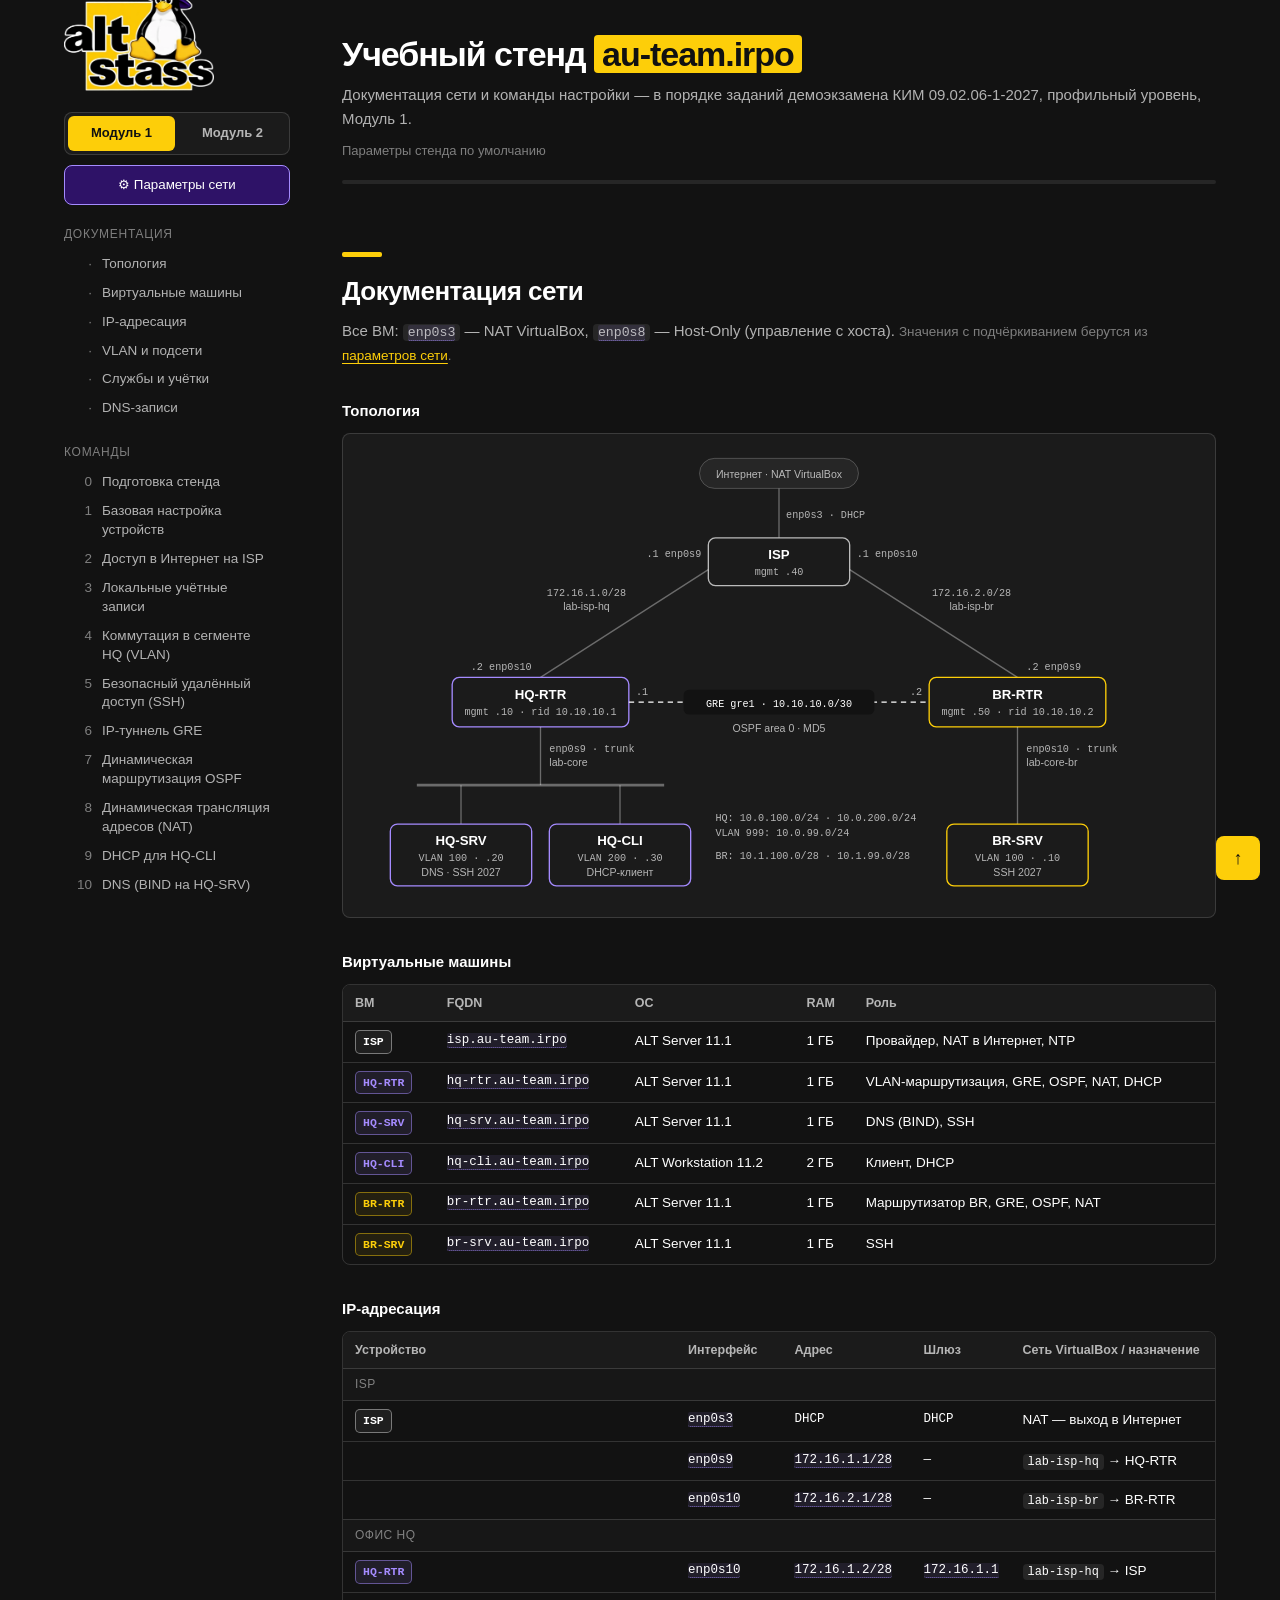
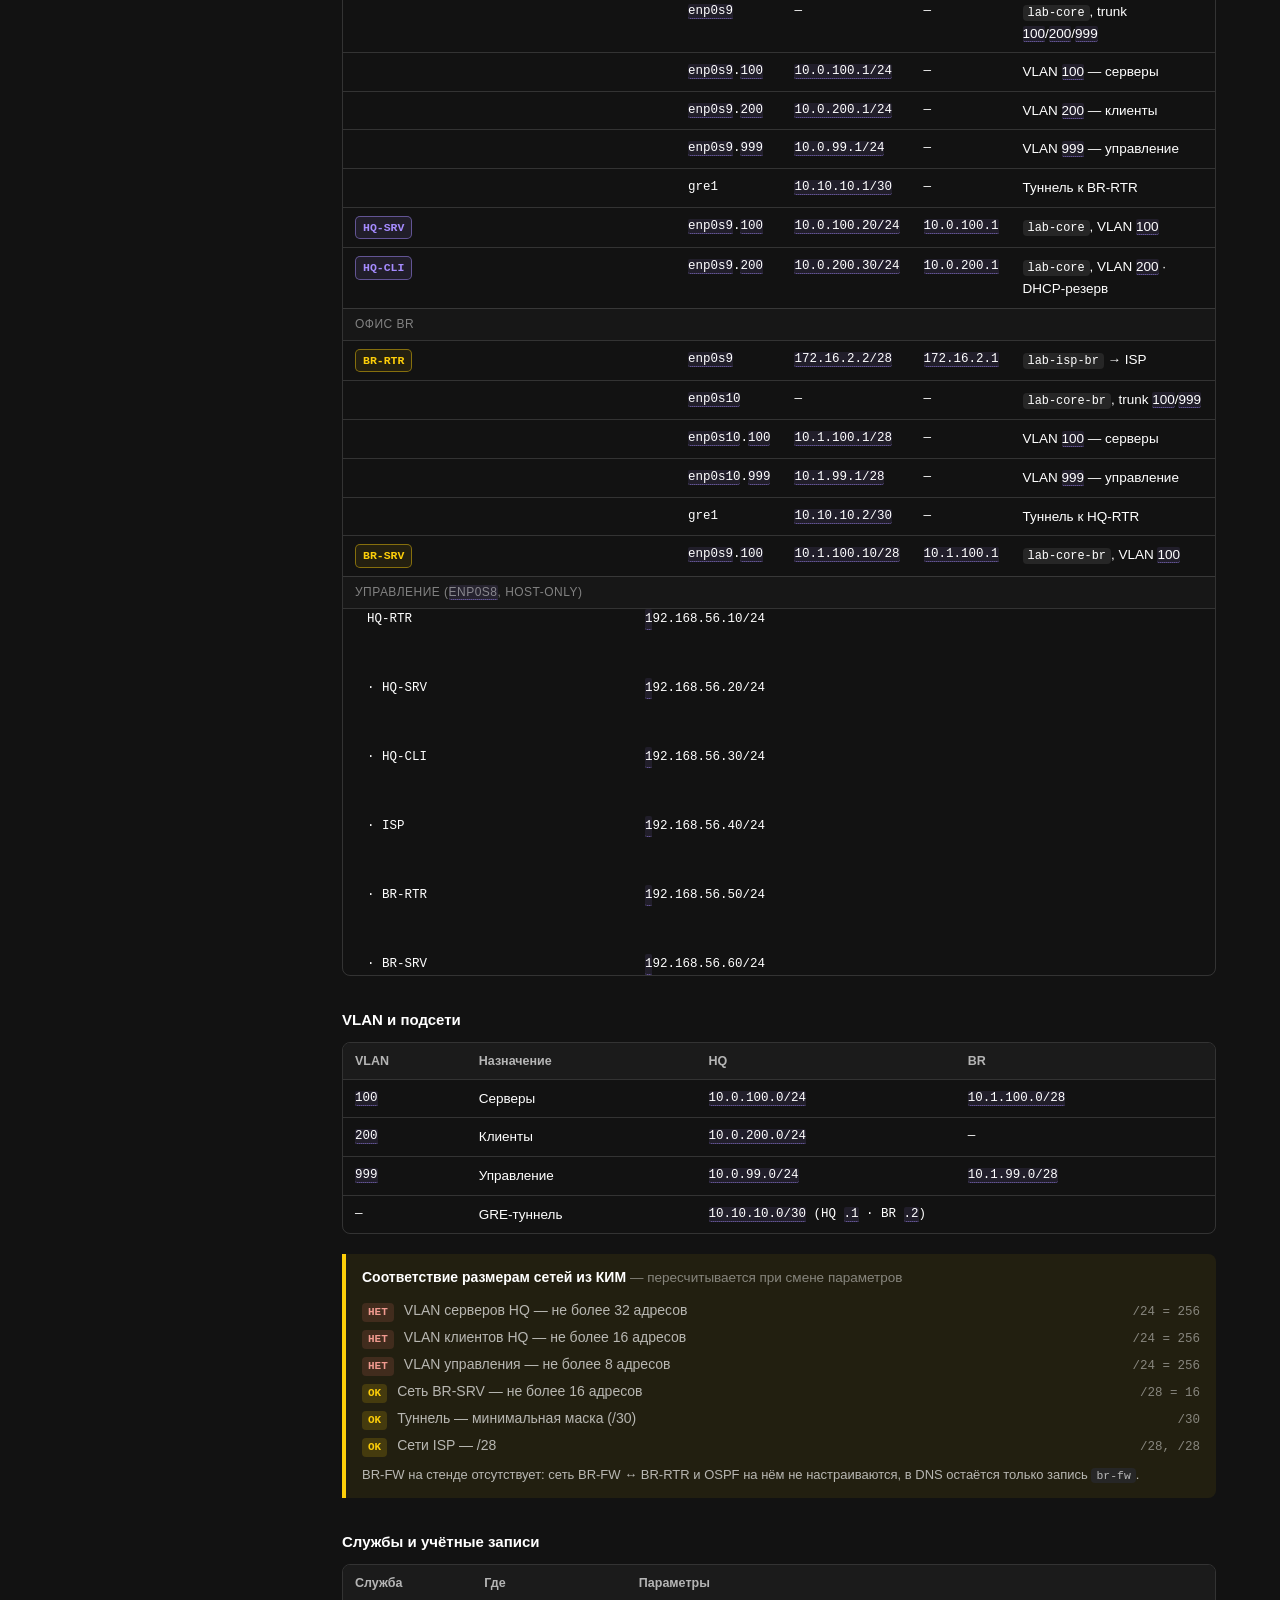
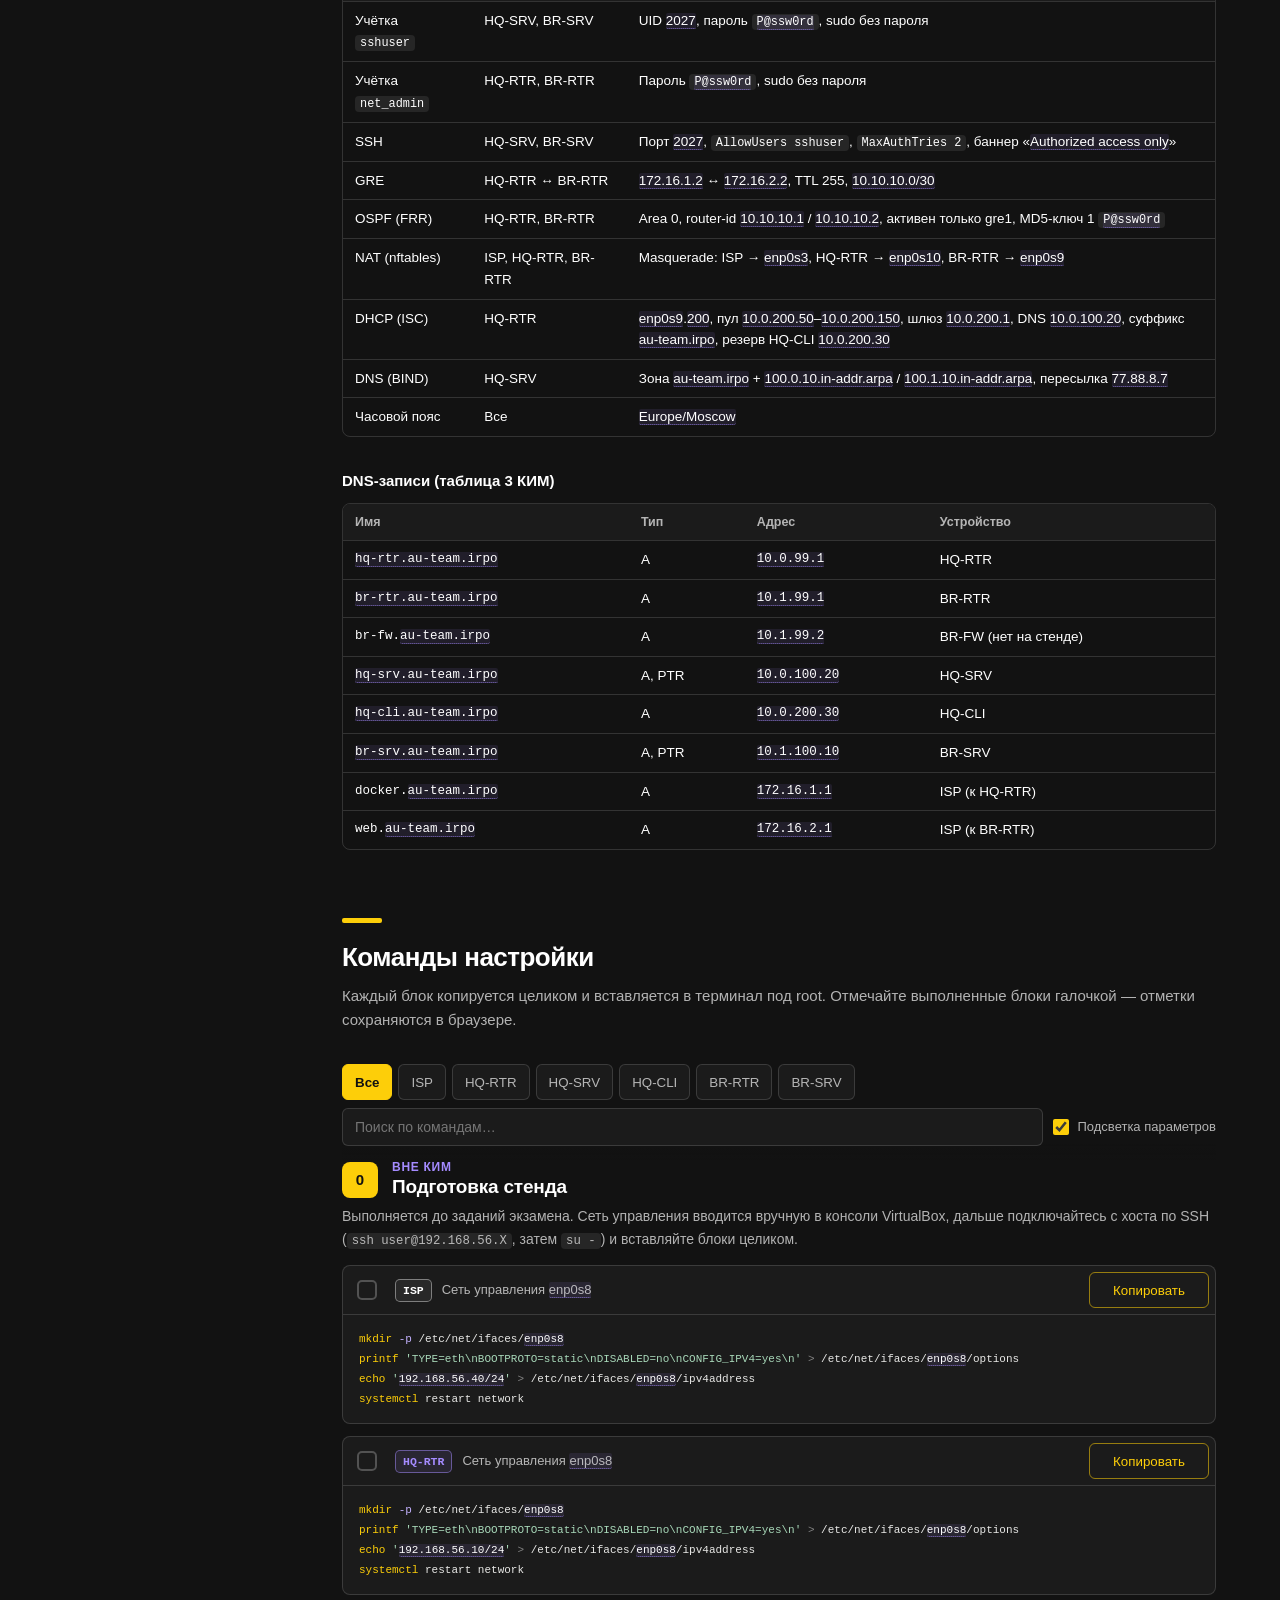
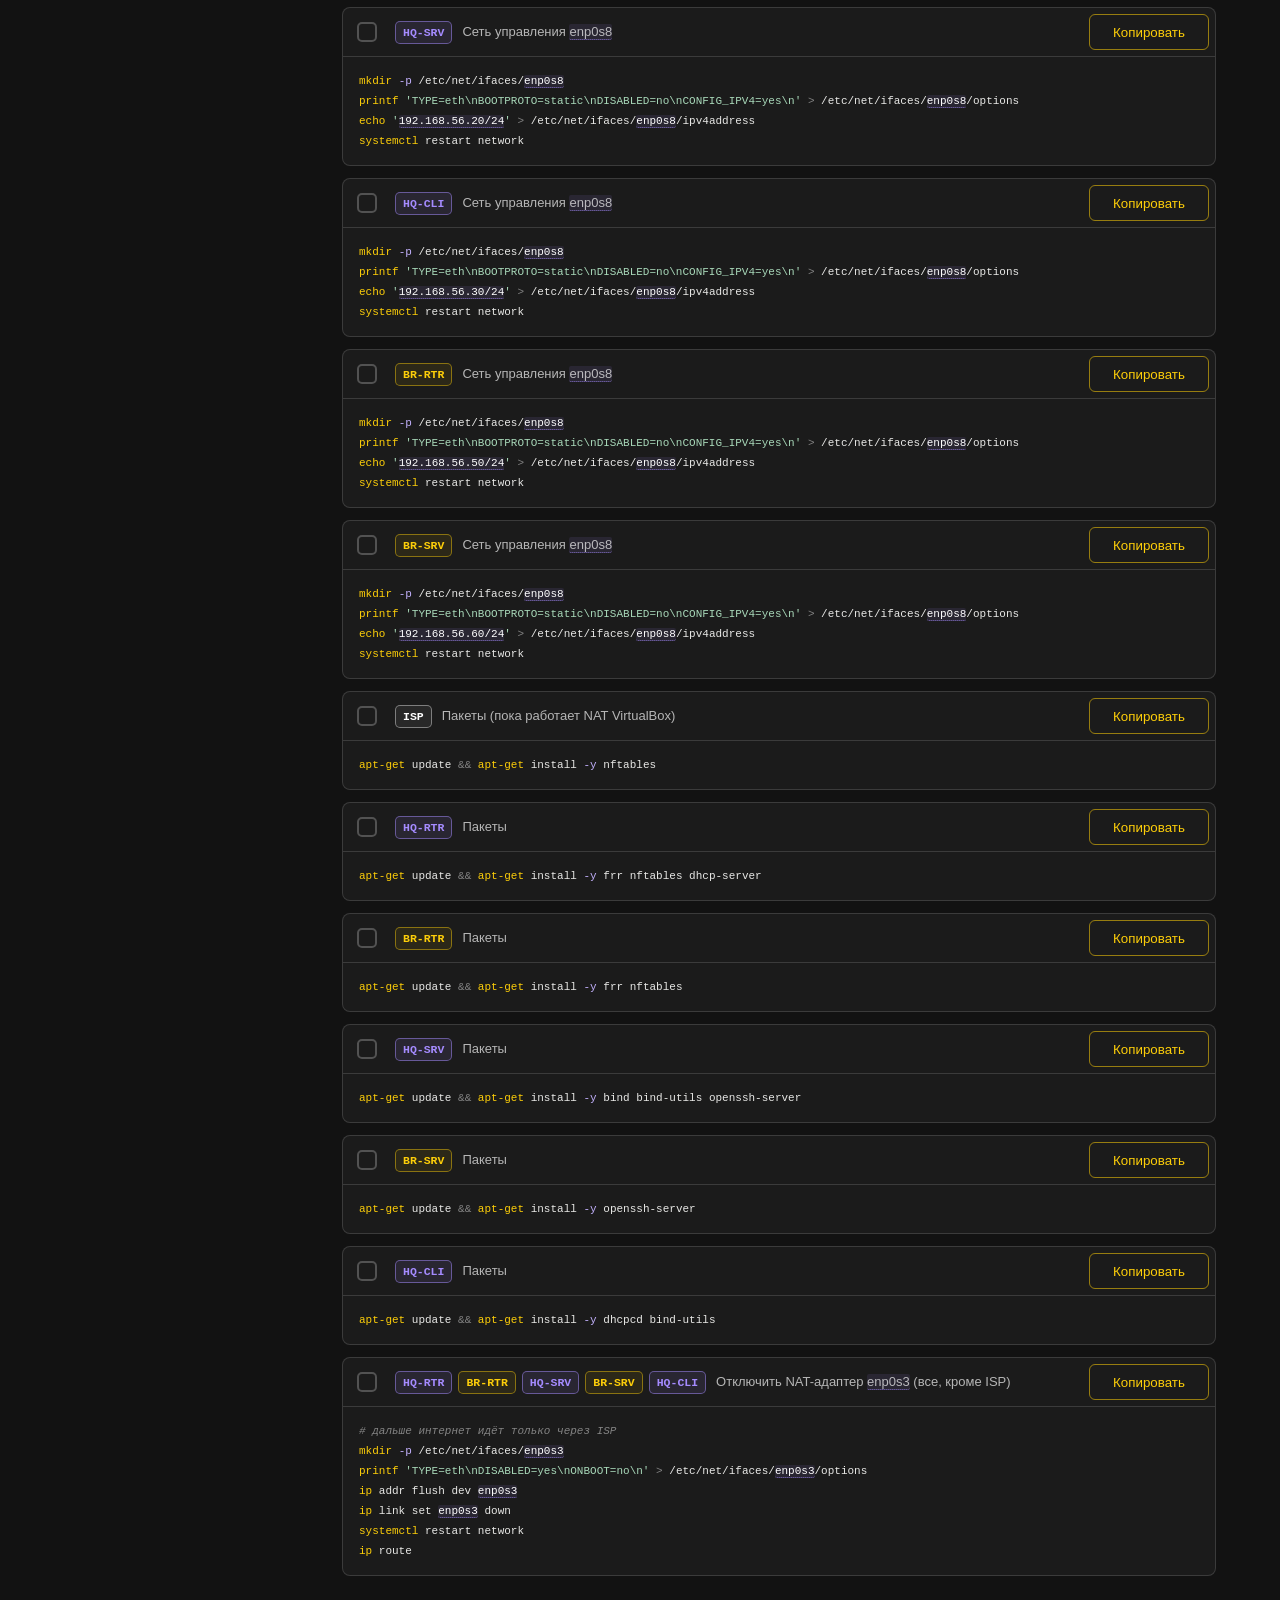
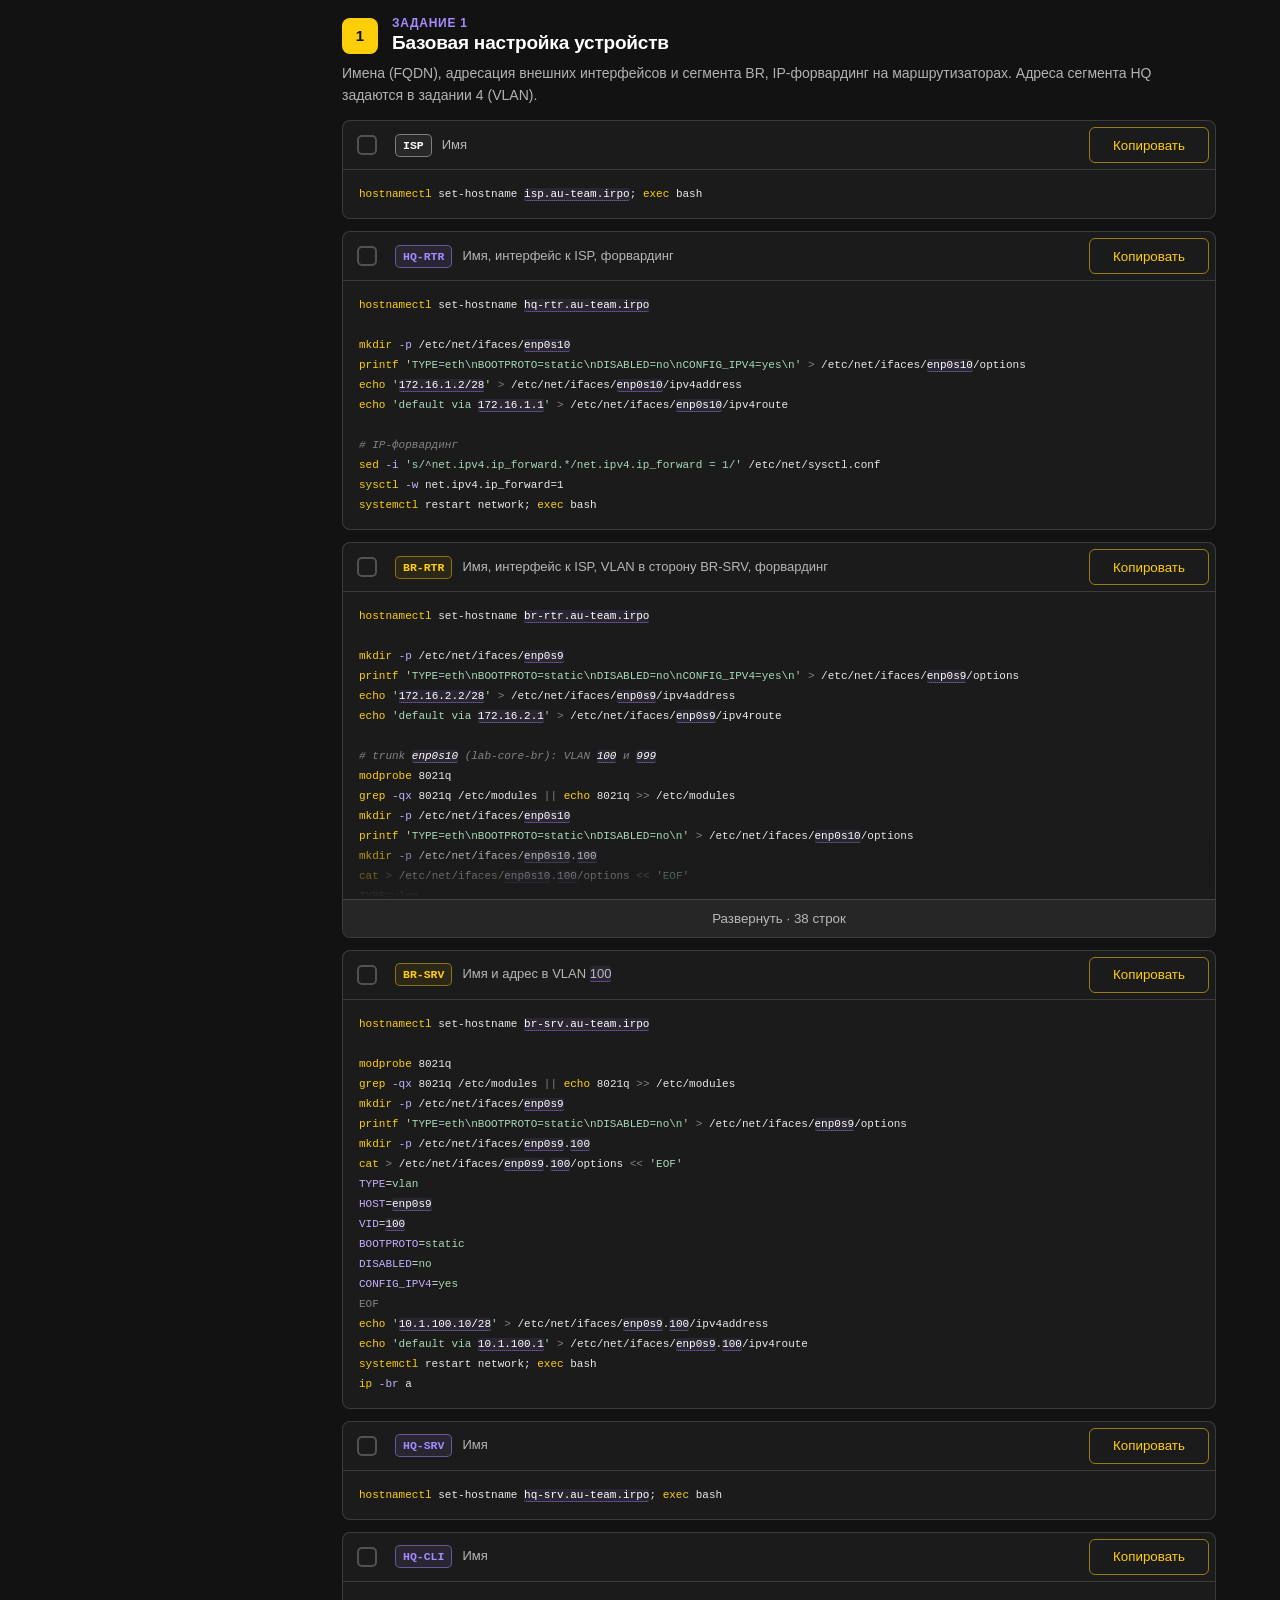
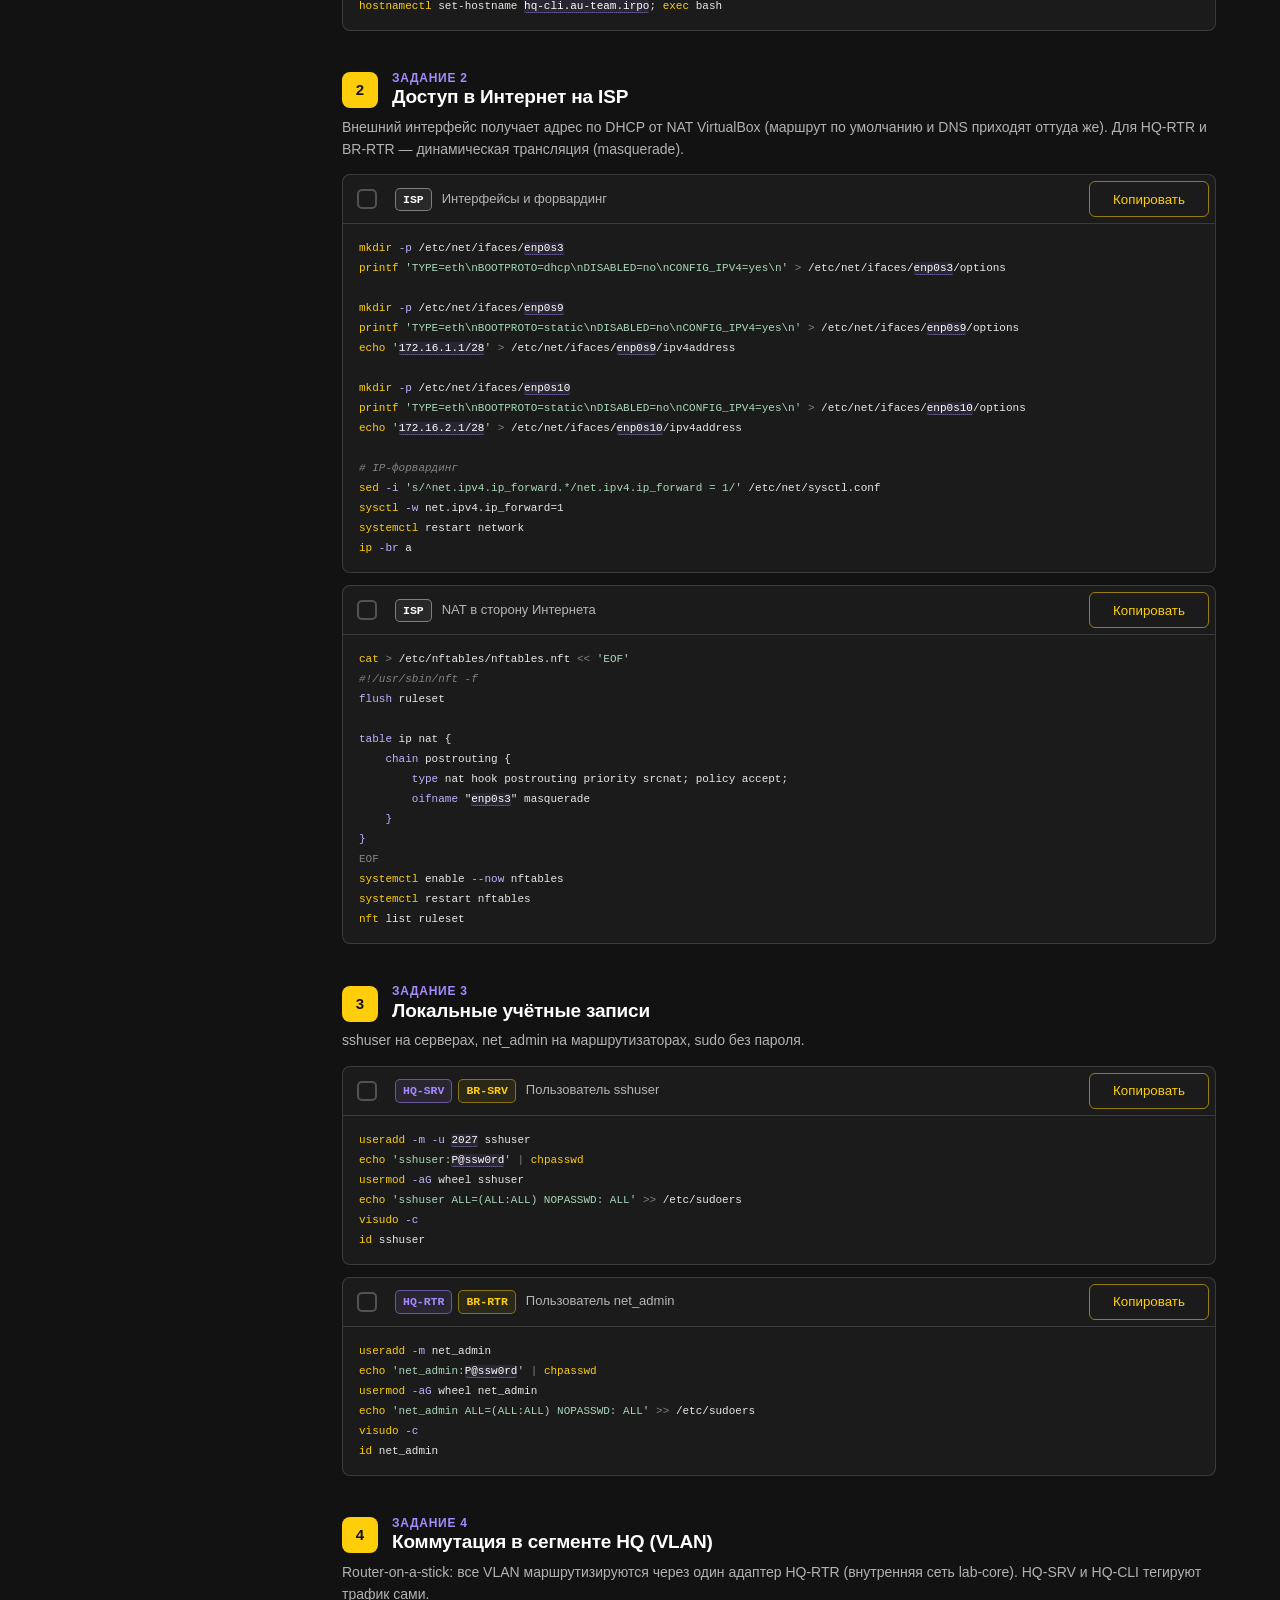
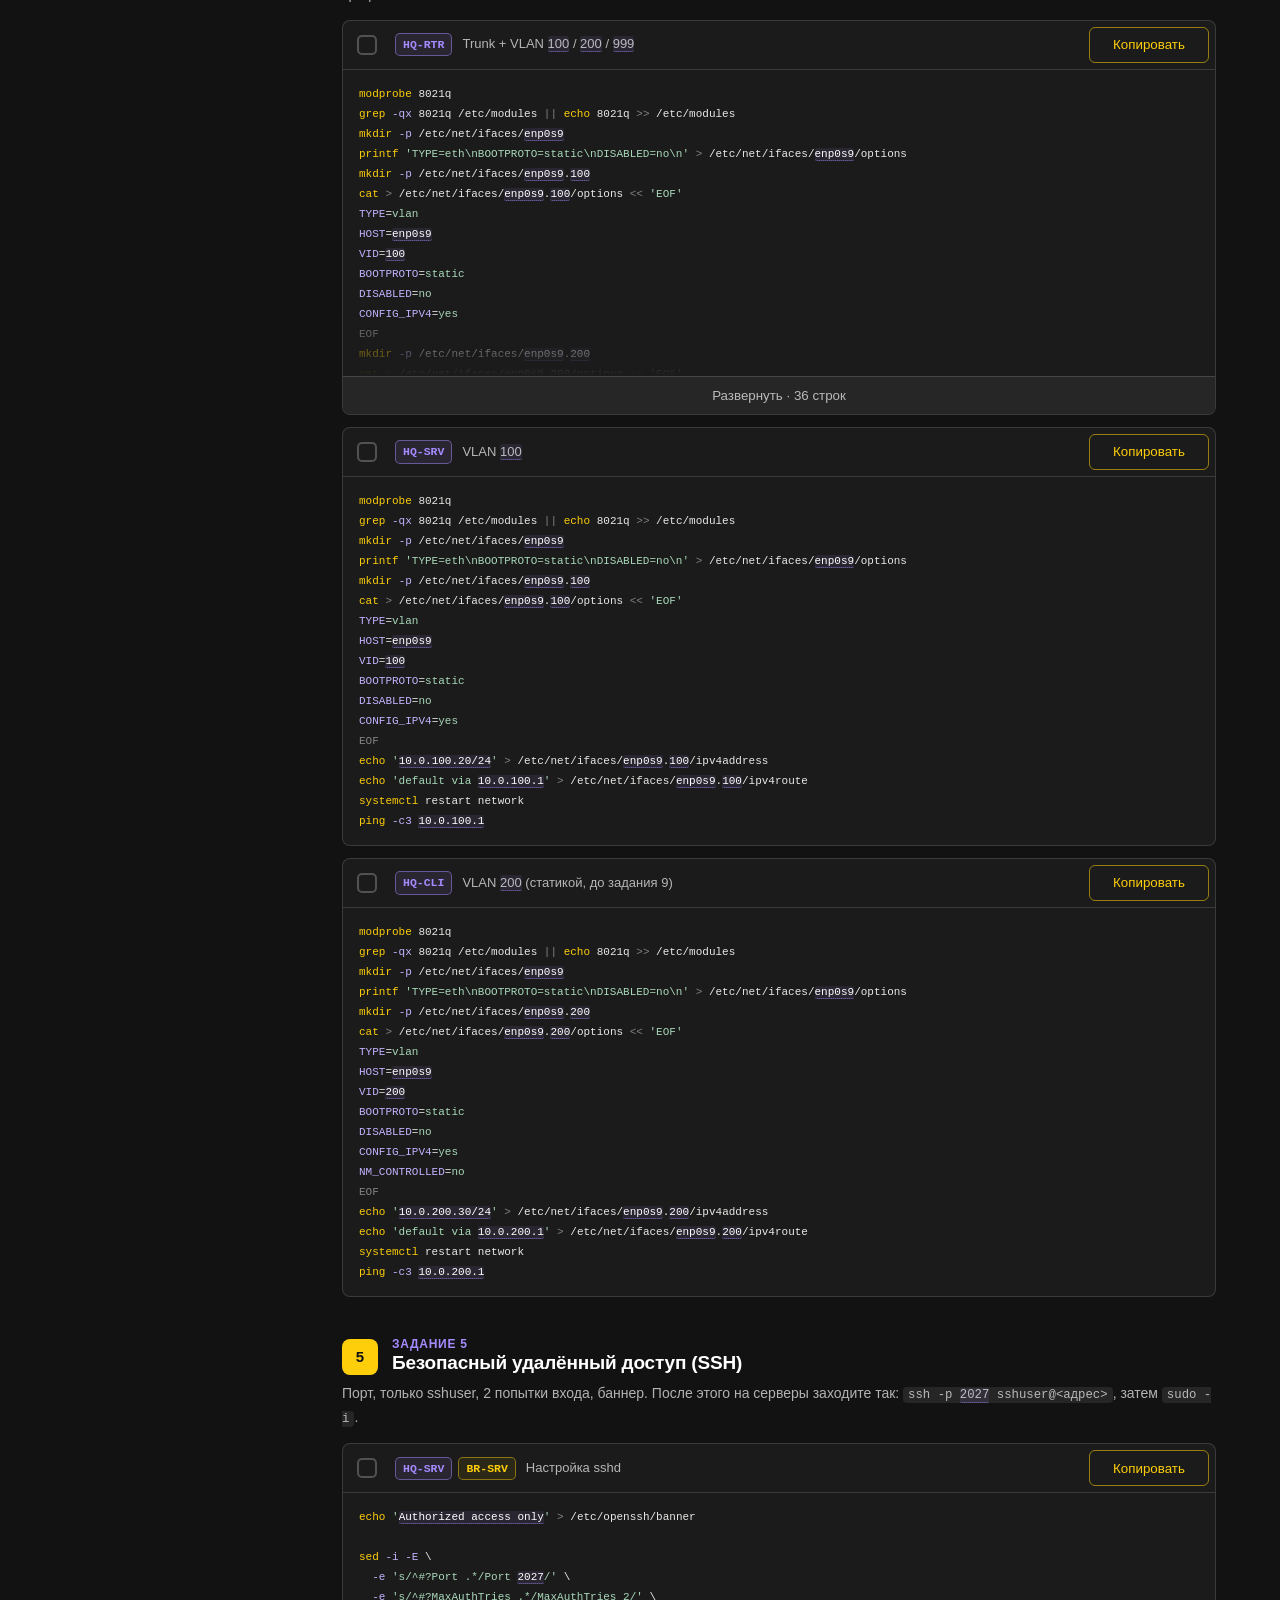
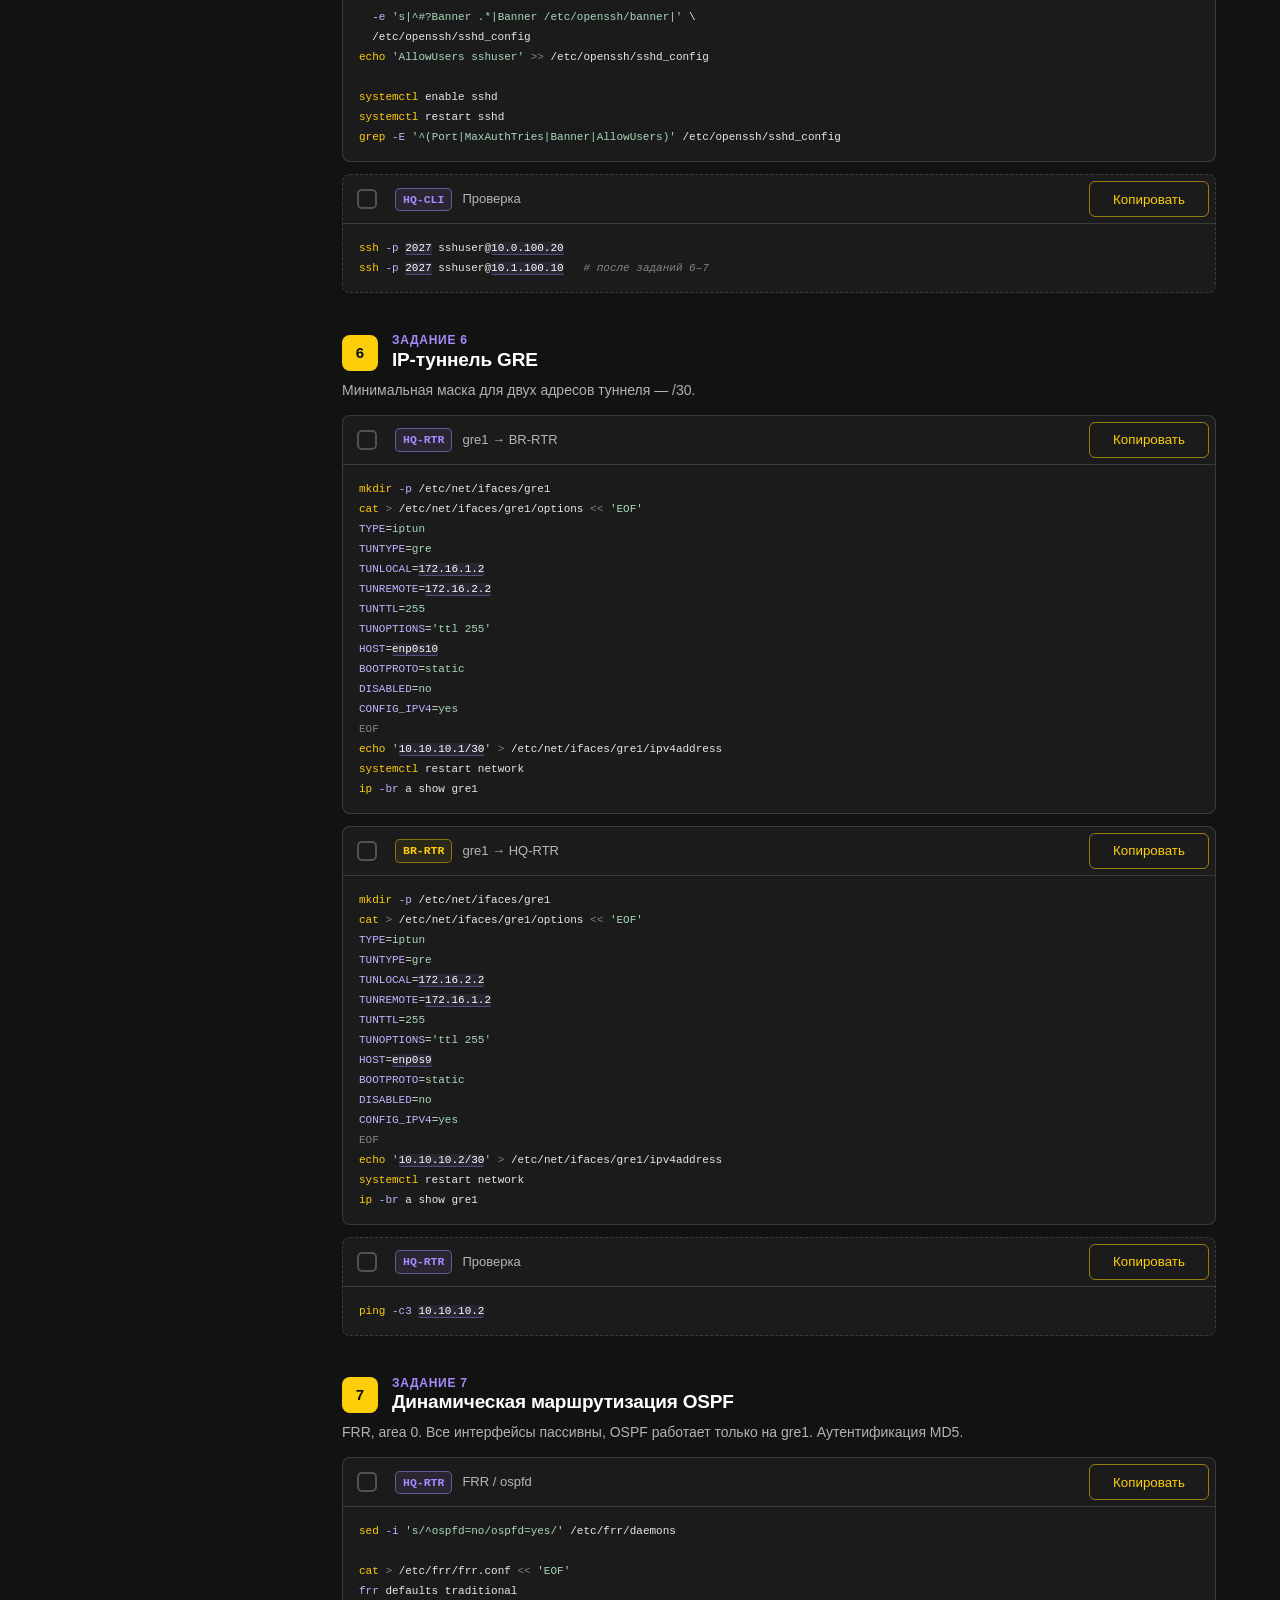
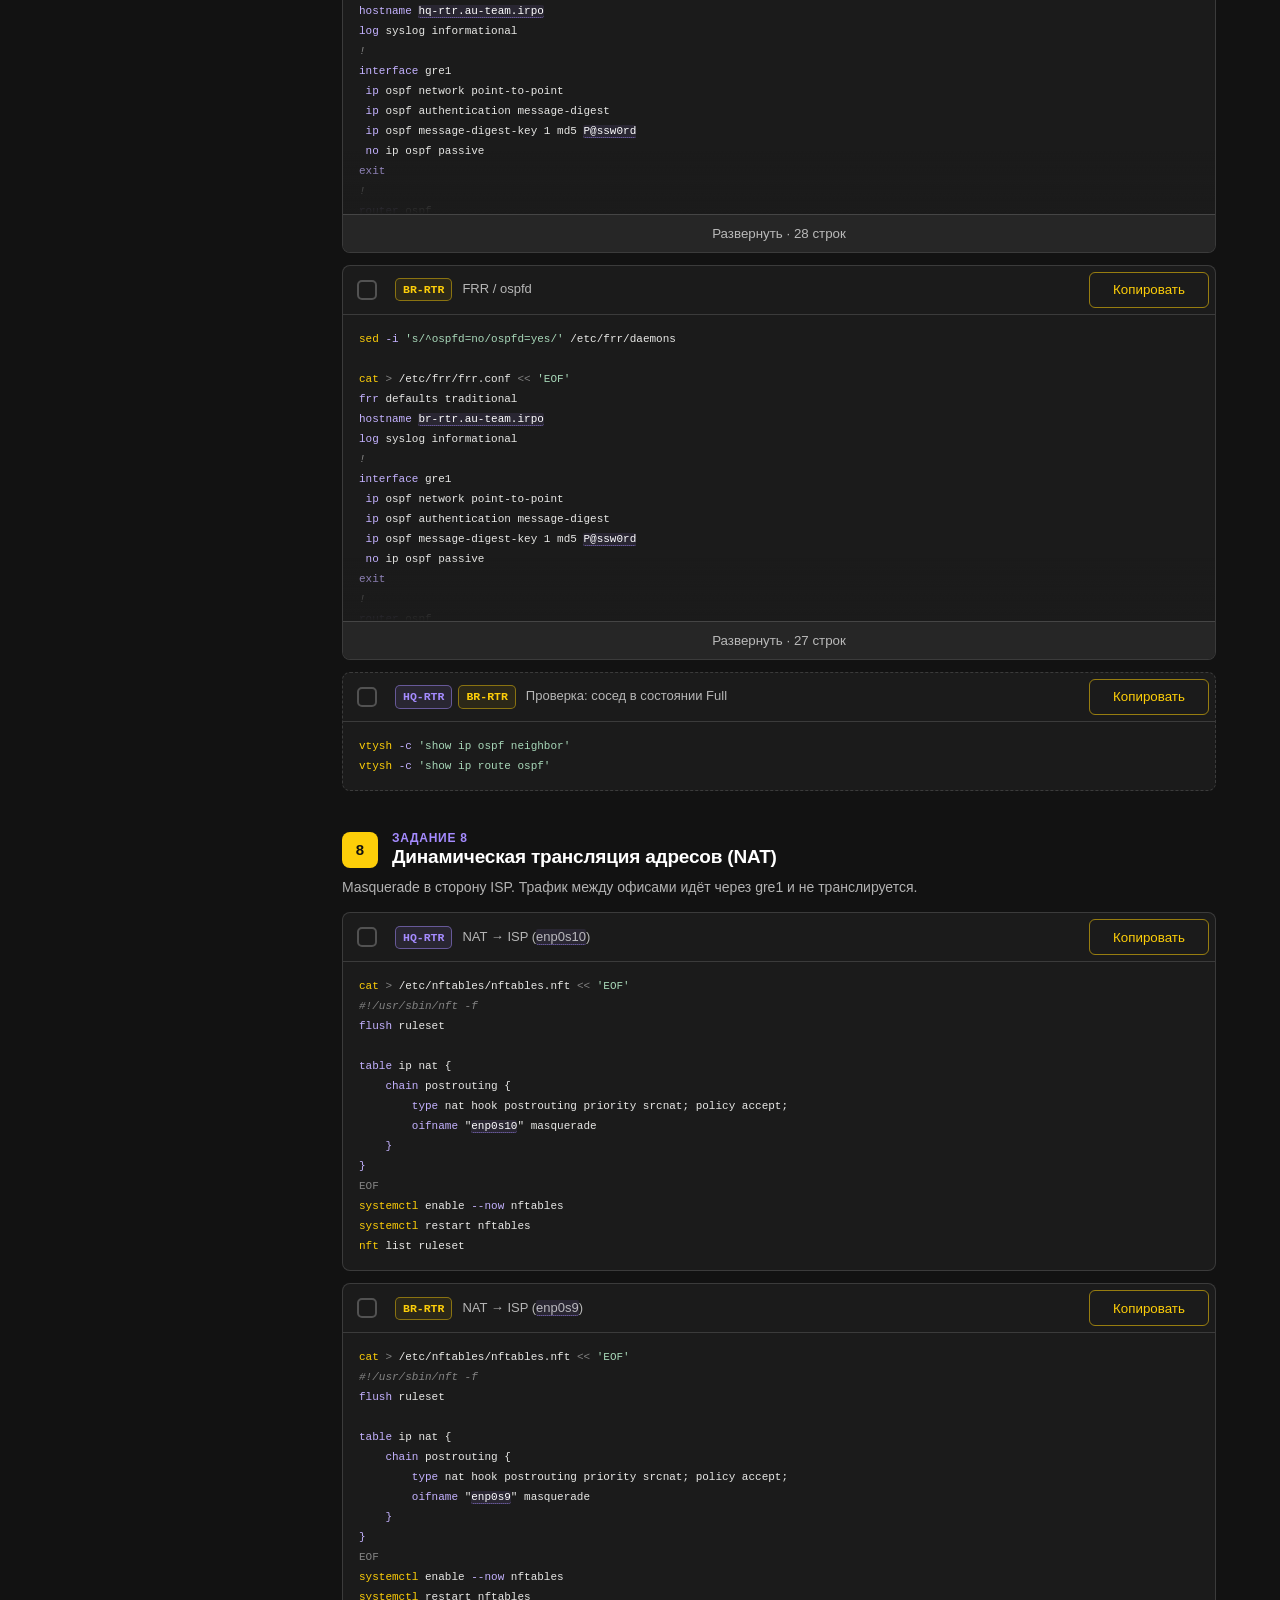
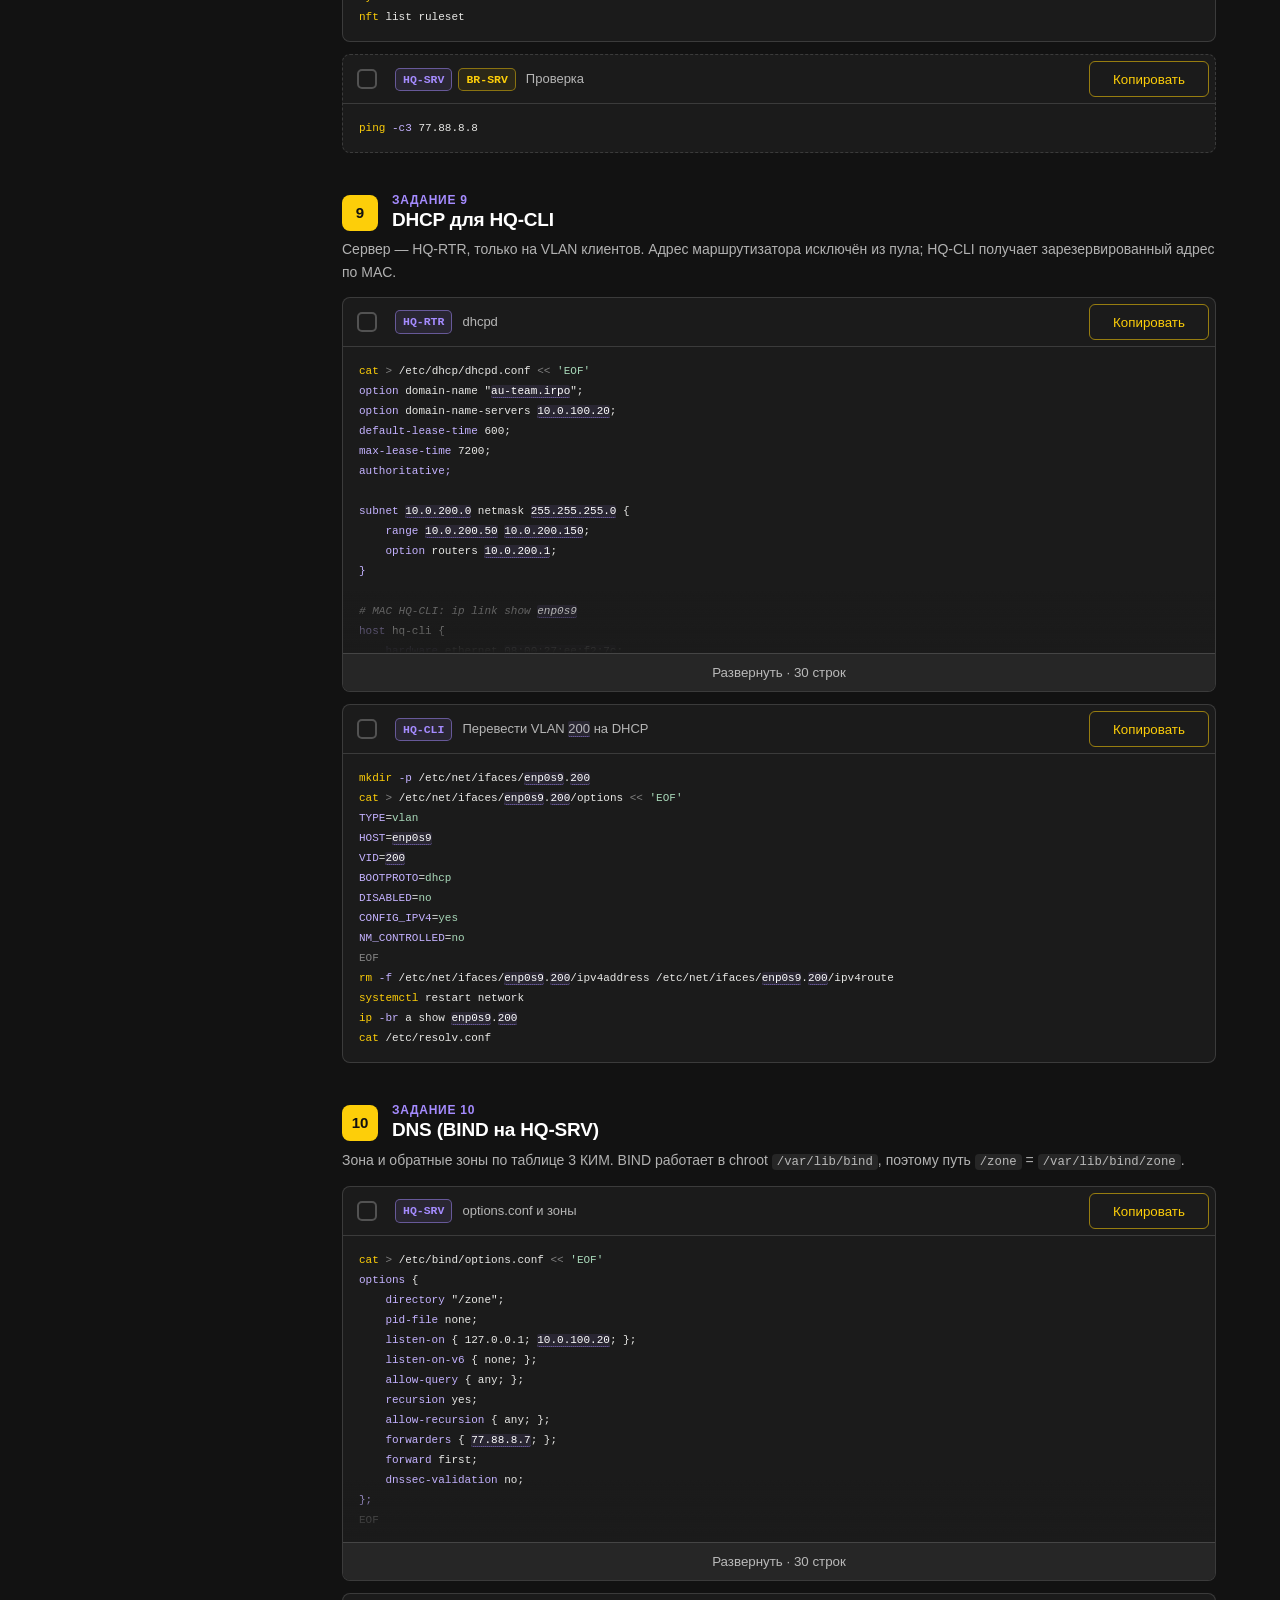
==== index.html @ 7e002b61 "Add files via upload" ====
<!DOCTYPE html>
<html lang="ru">
<head>
<meta charset="utf-8">
<meta name="viewport" content="width=device-width, initial-scale=1">
<title>Модуль 1 — сетевая инфраструктура · стенд au-team.irpo</title>
<meta name="description" content="Документация сети и команды настройки учебного стенда (ALT Linux) в порядке заданий демоэкзамена 09.02.06. Команды пересобираются под ваши параметры сети.">
<meta name="theme-color" content="#121212">
<meta property="og:type" content="website">
<meta property="og:locale" content="ru_RU">
<meta property="og:site_name" content="alt stass · стенд au-team.irpo">
<meta property="og:title" content="Модуль 1 — сетевая инфраструктура · стенд au-team.irpo">
<meta property="og:description" content="Документация сети и команды настройки стенда ДЭ 09.02.06 (ALT Linux) с копированием в один клик.">
<meta property="og:url" content="https://pankstass.github.io/AltStass/">
<meta property="og:image" content="https://pankstass.github.io/AltStass/assets/og-image.png">
<meta property="og:image:width" content="1200">
<meta property="og:image:height" content="630">
<meta name="twitter:card" content="summary_large_image">
<link rel="icon" type="image/png" href="assets/favicon.png">
<link rel="apple-touch-icon" href="assets/favicon.png">
<link rel="stylesheet" href="assets/style.css">
</head>
<body data-page="m1">
<a class="skip" href="#cmds">К командам</a>
<div class="wrap">
<aside aria-label="Навигация">
<a class="logo" href="index.html" aria-label="alt stass — на главную"><img src="assets/logo.webp" alt="alt stass" width="360" height="319"></a>
<nav class="mods" aria-label="Модули"><a href="index.html" aria-current="page">Модуль 1</a><a href="module2.html" >Модуль 2</a></nav>
<button type="button" class="pbtn side" data-open-params>⚙ Параметры сети</button>
<div class="lbl">Документация</div>
<ul class="toc">
<li><a href="#topology"><span class="n">·</span><span class="tt">Топология</span></a></li>
<li><a href="#vms"><span class="n">·</span><span class="tt">Виртуальные машины</span></a></li>
<li><a href="#addr"><span class="n">·</span><span class="tt">IP-адресация</span></a></li>
<li><a href="#vlan"><span class="n">·</span><span class="tt">VLAN и подсети</span></a></li>
<li><a href="#services"><span class="n">·</span><span class="tt">Службы и учётки</span></a></li>
<li><a href="#dns"><span class="n">·</span><span class="tt">DNS-записи</span></a></li>
</ul>
<div class="lbl">Команды <span class="prog-txt" data-prog-txt></span></div>
<ul class="toc">
<li><a href="#prep" data-step="prep"><span class="n">0</span><span class="tt">Подготовка стенда</span><span class="cnt" data-cnt="prep"></span></a></li>
<li><a href="#t1" data-step="t1"><span class="n">1</span><span class="tt">Базовая настройка устройств</span><span class="cnt" data-cnt="t1"></span></a></li>
<li><a href="#t2" data-step="t2"><span class="n">2</span><span class="tt">Доступ в Интернет на ISP</span><span class="cnt" data-cnt="t2"></span></a></li>
<li><a href="#t3" data-step="t3"><span class="n">3</span><span class="tt">Локальные учётные записи</span><span class="cnt" data-cnt="t3"></span></a></li>
<li><a href="#t4" data-step="t4"><span class="n">4</span><span class="tt">Коммутация в сегменте HQ (VLAN)</span><span class="cnt" data-cnt="t4"></span></a></li>
<li><a href="#t5" data-step="t5"><span class="n">5</span><span class="tt">Безопасный удалённый доступ (SSH)</span><span class="cnt" data-cnt="t5"></span></a></li>
<li><a href="#t6" data-step="t6"><span class="n">6</span><span class="tt">IP-туннель GRE</span><span class="cnt" data-cnt="t6"></span></a></li>
<li><a href="#t7" data-step="t7"><span class="n">7</span><span class="tt">Динамическая маршрутизация OSPF</span><span class="cnt" data-cnt="t7"></span></a></li>
<li><a href="#t8" data-step="t8"><span class="n">8</span><span class="tt">Динамическая трансляция адресов (NAT)</span><span class="cnt" data-cnt="t8"></span></a></li>
<li><a href="#t9" data-step="t9"><span class="n">9</span><span class="tt">DHCP для HQ-CLI</span><span class="cnt" data-cnt="t9"></span></a></li>
<li><a href="#t10" data-step="t10"><span class="n">10</span><span class="tt">DNS (BIND на HQ-SRV)</span><span class="cnt" data-cnt="t10"></span></a></li>
<li><a href="#t11" data-step="t11"><span class="n">11</span><span class="tt">Часовой пояс</span><span class="cnt" data-cnt="t11"></span></a></li>
<li><a href="#check" data-step="check"><span class="n">✓</span><span class="tt">Итоговая проверка</span><span class="cnt" data-cnt="check"></span></a></li>
</ul>
<button type="button" class="linkbtn reset-done" data-reset-done>Сбросить отметки «готово»</button>
</aside>
<main>
<header>
<img class="mlogo" src="assets/logo.webp" alt="alt stass" width="360" height="319">
<nav class="mods mmods" aria-label="Модули"><a href="index.html" aria-current="page">Модуль 1</a><a href="module2.html" >Модуль 2</a></nav>
<h1>Учебный стенд <em>au-team.irpo</em></h1>
<p>Документация сети и команды настройки — в порядке заданий демоэкзамена КИМ 09.02.06-1-2027, профильный уровень, Модуль 1.</p>
<div class="hbar">
<button type="button" class="pbtn" data-open-params>⚙ Параметры сети</button>
<span class="pstate" data-pstate>Параметры стенда по умолчанию</span>
</div>
<div class="prog" aria-hidden="true"><span data-prog></span></div>
</header>

<h2 id="docs">Документация сети</h2>
<p class="lead">Все ВМ: <code><span class="v" data-k="ISP_WAN">enp0s3</span></code> — NAT VirtualBox, <code><span class="v" data-k="MG_IF">enp0s8</span></code> — Host-Only (управление с хоста). <span class="hint">Значения с подчёркиванием берутся из <button type="button" class="linkbtn" data-open-params>параметров сети</button>.</span></p>

<h4 id="topology">Топология</h4>
<div class="card topo">
<svg class="topo-wide" viewBox="0 0 960 520" role="img" aria-label="Схема сети: ISP соединён с HQ-RTR и BR-RTR, между маршрутизаторами GRE-туннель, за HQ-RTR — HQ-SRV и HQ-CLI, за BR-RTR — BR-SRV" font-family="-apple-system,Segoe UI,Roboto,Arial,sans-serif">
<rect x="390" y="14" width="180" height="34" rx="17" class="pill-s"/>
<text x="480" y="36" text-anchor="middle" class="sm">Интернет · NAT VirtualBox</text>
<line x1="480" y1="48" x2="480" y2="104" class="ln"/>
<text x="488" y="82" class="mn"><tspan class="v" data-k="ISP_WAN">enp0s3</tspan> · DHCP</text>
<rect x="400" y="104" width="160" height="54" rx="8" class="bx b-isp"/>
<text x="480" y="128" text-anchor="middle" class="nm">ISP</text>
<text x="480" y="146" text-anchor="middle" class="mn">mgmt <tspan class="v" data-k="MG_ISP_DOT">.40</tspan></text>
<line x1="400" y1="140" x2="210" y2="262" class="ln"/>
<line x1="560" y1="140" x2="750" y2="262" class="ln"/>
<text x="262" y="170" class="mn" text-anchor="middle"><tspan class="v" data-k="ISP_HQ_SUBNET">172.16.1.0/28</tspan></text>
<text x="262" y="186" class="sm" text-anchor="middle">lab-isp-hq</text>
<text x="698" y="170" class="mn" text-anchor="middle"><tspan class="v" data-k="ISP_BR_SUBNET">172.16.2.0/28</tspan></text>
<text x="698" y="186" class="sm" text-anchor="middle">lab-isp-br</text>
<text x="392" y="126" class="mn" text-anchor="end"><tspan class="v" data-k="ISP_HQ_DOT">.1</tspan> <tspan class="v" data-k="ISP_HQ_IF">enp0s9</tspan></text>
<text x="568" y="126" class="mn"><tspan class="v" data-k="ISP_BR_DOT">.1</tspan> <tspan class="v" data-k="ISP_BR_IF">enp0s10</tspan></text>
<text x="200" y="254" class="mn" text-anchor="end"><tspan class="v" data-k="HQ_WAN_IP_DOT">.2</tspan> <tspan class="v" data-k="HQ_WAN_IF">enp0s10</tspan></text>
<text x="760" y="254" class="mn"><tspan class="v" data-k="BR_WAN_IP_DOT">.2</tspan> <tspan class="v" data-k="BR_WAN_IF">enp0s9</tspan></text>
<rect x="110" y="262" width="200" height="56" rx="8" class="bx b-hq"/>
<text x="210" y="286" text-anchor="middle" class="nm">HQ-RTR</text>
<text x="210" y="304" text-anchor="middle" class="mn">mgmt <tspan class="v" data-k="MG_HQRTR_DOT">.10</tspan> · rid <tspan class="v" data-k="GRE_HQ_IP">10.10.10.1</tspan></text>
<rect x="650" y="262" width="200" height="56" rx="8" class="bx b-br"/>
<text x="750" y="286" text-anchor="middle" class="nm">BR-RTR</text>
<text x="750" y="304" text-anchor="middle" class="mn">mgmt <tspan class="v" data-k="MG_BRRTR_DOT">.50</tspan> · rid <tspan class="v" data-k="GRE_BR">10.10.10.2</tspan></text>
<line x1="310" y1="290" x2="650" y2="290" class="gre"/>
<rect x="372" y="276" width="216" height="28" rx="6" class="gbg"/>
<text x="480" y="295" text-anchor="middle" class="mn gt">GRE gre1 · <tspan class="v" data-k="GRE_HQ_SUBNET">10.10.10.0/30</tspan></text>
<text x="480" y="324" text-anchor="middle" class="sm">OSPF area 0 · MD5</text>
<text x="318" y="282" class="mn"><tspan class="v" data-k="GRE_HQ_DOT">.1</tspan></text>
<text x="642" y="282" class="mn" text-anchor="end"><tspan class="v" data-k="GRE_BR_DOT">.2</tspan></text>
<line x1="210" y1="318" x2="210" y2="384" class="ln"/>
<text x="220" y="346" class="mn"><tspan class="v" data-k="HQ_LAN_IF">enp0s9</tspan> · trunk</text>
<text x="220" y="362" class="sm">lab-core</text>
<line x1="70" y1="384" x2="350" y2="384" class="bus"/>
<line x1="120" y1="384" x2="120" y2="428" class="ln"/>
<line x1="300" y1="384" x2="300" y2="428" class="ln"/>
<rect x="40" y="428" width="160" height="70" rx="8" class="bx b-hq"/>
<text x="120" y="452" text-anchor="middle" class="nm">HQ-SRV</text>
<text x="120" y="470" text-anchor="middle" class="mn">VLAN <tspan class="v" data-k="V_SRV">100</tspan> · <tspan class="v" data-k="HQ_SRV_IP_DOT">.20</tspan></text>
<text x="120" y="487" text-anchor="middle" class="sm">DNS · SSH <tspan class="v" data-k="SSH_PORT">2027</tspan></text>
<rect x="220" y="428" width="160" height="70" rx="8" class="bx b-hq"/>
<text x="300" y="452" text-anchor="middle" class="nm">HQ-CLI</text>
<text x="300" y="470" text-anchor="middle" class="mn">VLAN <tspan class="v" data-k="V_CLI">200</tspan> · <tspan class="v" data-k="HQ_CLI_IP_DOT">.30</tspan></text>
<text x="300" y="487" text-anchor="middle" class="sm">DHCP-клиент</text>
<line x1="750" y1="318" x2="750" y2="428" class="ln"/>
<text x="760" y="346" class="mn"><tspan class="v" data-k="BR_LAN_IF">enp0s10</tspan> · trunk</text>
<text x="760" y="362" class="sm">lab-core-br</text>
<rect x="670" y="428" width="160" height="70" rx="8" class="bx b-br"/>
<text x="750" y="452" text-anchor="middle" class="nm">BR-SRV</text>
<text x="750" y="470" text-anchor="middle" class="mn">VLAN <tspan class="v" data-k="V_SRV">100</tspan> · <tspan class="v" data-k="BR_SRV_IP_DOT">.10</tspan></text>
<text x="750" y="487" text-anchor="middle" class="sm">SSH <tspan class="v" data-k="SSH_PORT">2027</tspan></text>
<text x="408" y="424" class="mn">HQ: <tspan class="v" data-k="HQ_GW_SRV_SUBNET">10.0.100.0/24</tspan> · <tspan class="v" data-k="HQ_GW_CLI_SUBNET">10.0.200.0/24</tspan></text>
<text x="408" y="442" class="mn">VLAN <tspan class="v" data-k="V_MGMT">999</tspan>: <tspan class="v" data-k="HQ_GW_MGMT_SUBNET">10.0.99.0/24</tspan></text>
<text x="408" y="468" class="mn">BR: <tspan class="v" data-k="BR_GW_SRV_SUBNET">10.1.100.0/28</tspan> · <tspan class="v" data-k="BR_GW_MGMT_SUBNET">10.1.99.0/28</tspan></text>
</svg>
<svg class="topo-narrow" viewBox="0 0 360 600" role="img" aria-label="Схема сети (вертикальная)" font-family="-apple-system,Segoe UI,Roboto,Arial,sans-serif">
<rect x="105" y="8" width="150" height="30" rx="15" class="pill-s"/>
<text x="180" y="28" text-anchor="middle" class="sm">Интернет · NAT</text>
<line x1="180" y1="38" x2="180" y2="78" class="ln"/>
<text x="188" y="62" class="mn"><tspan class="v" data-k="ISP_WAN">enp0s3</tspan> · DHCP</text>
<rect x="110" y="78" width="140" height="48" rx="8" class="bx b-isp"/>
<text x="180" y="100" text-anchor="middle" class="nm">ISP</text>
<text x="180" y="117" text-anchor="middle" class="mn">mgmt <tspan class="v" data-k="MG_ISP_DOT">.40</tspan></text>
<line x1="130" y1="126" x2="90" y2="220" class="ln"/>
<line x1="230" y1="126" x2="270" y2="220" class="ln"/>
<text x="104" y="142" class="mn" text-anchor="end"><tspan class="v" data-k="ISP_HQ_DOT">.1</tspan> <tspan class="v" data-k="ISP_HQ_IF">enp0s9</tspan></text>
<text x="256" y="142" class="mn"><tspan class="v" data-k="ISP_BR_DOT">.1</tspan> <tspan class="v" data-k="ISP_BR_IF">enp0s10</tspan></text>
<text x="8" y="168" class="mn"><tspan class="v" data-k="ISP_HQ_SUBNET">172.16.1.0/28</tspan></text>
<text x="8" y="183" class="sm">lab-isp-hq</text>
<text x="352" y="168" class="mn" text-anchor="end"><tspan class="v" data-k="ISP_BR_SUBNET">172.16.2.0/28</tspan></text>
<text x="352" y="183" class="sm" text-anchor="end">lab-isp-br</text>
<text x="10" y="212" class="mn"><tspan class="v" data-k="HQ_WAN_IP_DOT">.2</tspan> <tspan class="v" data-k="HQ_WAN_IF">enp0s10</tspan></text>
<text x="350" y="212" class="mn" text-anchor="end"><tspan class="v" data-k="BR_WAN_IP_DOT">.2</tspan> <tspan class="v" data-k="BR_WAN_IF">enp0s9</tspan></text>
<rect x="10" y="220" width="160" height="50" rx="8" class="bx b-hq"/>
<text x="90" y="242" text-anchor="middle" class="nm">HQ-RTR</text>
<text x="90" y="259" text-anchor="middle" class="mn">rid <tspan class="v" data-k="GRE_HQ_IP">10.10.10.1</tspan></text>
<rect x="190" y="220" width="160" height="50" rx="8" class="bx b-br"/>
<text x="270" y="242" text-anchor="middle" class="nm">BR-RTR</text>
<text x="270" y="259" text-anchor="middle" class="mn">rid <tspan class="v" data-k="GRE_BR">10.10.10.2</tspan></text>
<line x1="170" y1="245" x2="190" y2="245" class="gre"/>
<text x="180" y="292" text-anchor="middle" class="mn gt">GRE · <tspan class="v" data-k="GRE_HQ_SUBNET">10.10.10.0/30</tspan></text>
<text x="180" y="307" text-anchor="middle" class="sm">OSPF area 0 · MD5</text>
<line x1="90" y1="270" x2="90" y2="370" class="ln"/>
<polyline points="90,356 4,356 4,481 10,481" class="ln"/>
<text x="98" y="334" class="mn"><tspan class="v" data-k="HQ_LAN_IF">enp0s9</tspan> · trunk</text>
<line x1="270" y1="270" x2="270" y2="370" class="ln"/>
<text x="262" y="352" class="mn" text-anchor="end"><tspan class="v" data-k="BR_LAN_IF">enp0s10</tspan> · trunk</text>
<rect x="10" y="370" width="160" height="62" rx="8" class="bx b-hq"/>
<text x="90" y="392" text-anchor="middle" class="nm">HQ-SRV</text>
<text x="90" y="409" text-anchor="middle" class="mn">VLAN <tspan class="v" data-k="V_SRV">100</tspan> · <tspan class="v" data-k="HQ_SRV_IP_DOT">.20</tspan></text>
<text x="90" y="424" text-anchor="middle" class="sm">DNS · SSH <tspan class="v" data-k="SSH_PORT">2027</tspan></text>
<rect x="10" y="450" width="160" height="62" rx="8" class="bx b-hq"/>
<text x="90" y="472" text-anchor="middle" class="nm">HQ-CLI</text>
<text x="90" y="489" text-anchor="middle" class="mn">VLAN <tspan class="v" data-k="V_CLI">200</tspan> · <tspan class="v" data-k="HQ_CLI_IP_DOT">.30</tspan></text>
<text x="90" y="504" text-anchor="middle" class="sm">DHCP-клиент</text>
<rect x="190" y="370" width="160" height="62" rx="8" class="bx b-br"/>
<text x="270" y="392" text-anchor="middle" class="nm">BR-SRV</text>
<text x="270" y="409" text-anchor="middle" class="mn">VLAN <tspan class="v" data-k="V_SRV">100</tspan> · <tspan class="v" data-k="BR_SRV_IP_DOT">.10</tspan></text>
<text x="270" y="424" text-anchor="middle" class="sm">SSH <tspan class="v" data-k="SSH_PORT">2027</tspan></text>
<text x="10" y="548" class="mn">HQ: <tspan class="v" data-k="HQ_GW_SRV_SUBNET">10.0.100.0/24</tspan> · <tspan class="v" data-k="HQ_GW_CLI_SUBNET">10.0.200.0/24</tspan></text>
<text x="10" y="566" class="mn">VLAN <tspan class="v" data-k="V_MGMT">999</tspan>: <tspan class="v" data-k="HQ_GW_MGMT_SUBNET">10.0.99.0/24</tspan></text>
<text x="10" y="590" class="mn">BR: <tspan class="v" data-k="BR_GW_SRV_SUBNET">10.1.100.0/28</tspan> · <tspan class="v" data-k="BR_GW_MGMT_SUBNET">10.1.99.0/28</tspan></text>
</svg>
</div>

<h4 id="vms">Виртуальные машины</h4>
<div class="tw"><table>
<tr><th>ВМ</th><th>FQDN</th><th>ОС</th><th>RAM</th><th>Роль</th></tr>
<tr><td><span class="dev d-isp">ISP</span></td><td class="m"><span class="v" data-k="H_ISP">isp.au-team.irpo</span></td><td>ALT Server 11.1</td><td>1 ГБ</td><td>Провайдер, NAT в Интернет, NTP</td></tr>
<tr><td><span class="dev d-hq">HQ-RTR</span></td><td class="m"><span class="v" data-k="H_HQRTR">hq-rtr.au-team.irpo</span></td><td>ALT Server 11.1</td><td>1 ГБ</td><td>VLAN-маршрутизация, GRE, OSPF, NAT, DHCP</td></tr>
<tr><td><span class="dev d-hq">HQ-SRV</span></td><td class="m"><span class="v" data-k="H_HQSRV">hq-srv.au-team.irpo</span></td><td>ALT Server 11.1</td><td>1 ГБ</td><td>DNS (BIND), SSH</td></tr>
<tr><td><span class="dev d-hq">HQ-CLI</span></td><td class="m"><span class="v" data-k="H_HQCLI">hq-cli.au-team.irpo</span></td><td>ALT Workstation 11.2</td><td>2 ГБ</td><td>Клиент, DHCP</td></tr>
<tr><td><span class="dev d-br">BR-RTR</span></td><td class="m"><span class="v" data-k="H_BRRTR">br-rtr.au-team.irpo</span></td><td>ALT Server 11.1</td><td>1 ГБ</td><td>Маршрутизатор BR, GRE, OSPF, NAT</td></tr>
<tr><td><span class="dev d-br">BR-SRV</span></td><td class="m"><span class="v" data-k="H_BRSRV">br-srv.au-team.irpo</span></td><td>ALT Server 11.1</td><td>1 ГБ</td><td>SSH</td></tr>
</table></div>

<h4 id="addr">IP-адресация</h4>
<div class="tw"><table>
<tr><th>Устройство</th><th>Интерфейс</th><th>Адрес</th><th>Шлюз</th><th>Сеть VirtualBox / назначение</th></tr>
<tr class="grp"><td colspan="5">ISP</td></tr>
<tr><td><span class="dev d-isp">ISP</span></td><td class="m"><span class="v" data-k="ISP_WAN">enp0s3</span></td><td class="m">DHCP</td><td class="m">DHCP</td><td>NAT — выход в Интернет</td></tr>
<tr><td></td><td class="m"><span class="v" data-k="ISP_HQ_IF">enp0s9</span></td><td class="m"><span class="v" data-k="ISP_HQ">172.16.1.1/28</span></td><td class="m">—</td><td><code>lab-isp-hq</code> → HQ-RTR</td></tr>
<tr><td></td><td class="m"><span class="v" data-k="ISP_BR_IF">enp0s10</span></td><td class="m"><span class="v" data-k="ISP_BR">172.16.2.1/28</span></td><td class="m">—</td><td><code>lab-isp-br</code> → BR-RTR</td></tr>
<tr class="grp"><td colspan="5">Офис HQ</td></tr>
<tr><td><span class="dev d-hq">HQ-RTR</span></td><td class="m"><span class="v" data-k="HQ_WAN_IF">enp0s10</span></td><td class="m"><span class="v" data-k="HQ_WAN_CIDR">172.16.1.2/28</span></td><td class="m"><span class="v" data-k="ISP_HQ_IP">172.16.1.1</span></td><td><code>lab-isp-hq</code> → ISP</td></tr>
<tr><td></td><td class="m"><span class="v" data-k="HQ_LAN_IF">enp0s9</span></td><td class="m">—</td><td class="m">—</td><td><code>lab-core</code>, trunk <span class="v" data-k="V_SRV">100</span>/<span class="v" data-k="V_CLI">200</span>/<span class="v" data-k="V_MGMT">999</span></td></tr>
<tr><td></td><td class="m"><span class="v" data-k="HQ_LAN_IF">enp0s9</span>.<span class="v" data-k="V_SRV">100</span></td><td class="m"><span class="v" data-k="HQ_GW_SRV">10.0.100.1/24</span></td><td class="m">—</td><td>VLAN <span class="v" data-k="V_SRV">100</span> — серверы</td></tr>
<tr><td></td><td class="m"><span class="v" data-k="HQ_LAN_IF">enp0s9</span>.<span class="v" data-k="V_CLI">200</span></td><td class="m"><span class="v" data-k="HQ_GW_CLI">10.0.200.1/24</span></td><td class="m">—</td><td>VLAN <span class="v" data-k="V_CLI">200</span> — клиенты</td></tr>
<tr><td></td><td class="m"><span class="v" data-k="HQ_LAN_IF">enp0s9</span>.<span class="v" data-k="V_MGMT">999</span></td><td class="m"><span class="v" data-k="HQ_GW_MGMT">10.0.99.1/24</span></td><td class="m">—</td><td>VLAN <span class="v" data-k="V_MGMT">999</span> — управление</td></tr>
<tr><td></td><td class="m">gre1</td><td class="m"><span class="v" data-k="GRE_HQ">10.10.10.1/30</span></td><td class="m">—</td><td>Туннель к BR-RTR</td></tr>
<tr><td><span class="dev d-hq">HQ-SRV</span></td><td class="m"><span class="v" data-k="HQ_SRV_IF">enp0s9</span>.<span class="v" data-k="V_SRV">100</span></td><td class="m"><span class="v" data-k="HQ_SRV_CIDR">10.0.100.20/24</span></td><td class="m"><span class="v" data-k="HQ_GW_SRV_IP">10.0.100.1</span></td><td><code>lab-core</code>, VLAN <span class="v" data-k="V_SRV">100</span></td></tr>
<tr><td><span class="dev d-hq">HQ-CLI</span></td><td class="m"><span class="v" data-k="HQ_CLI_IF">enp0s9</span>.<span class="v" data-k="V_CLI">200</span></td><td class="m"><span class="v" data-k="HQ_CLI_CIDR">10.0.200.30/24</span></td><td class="m"><span class="v" data-k="HQ_GW_CLI_IP">10.0.200.1</span></td><td><code>lab-core</code>, VLAN <span class="v" data-k="V_CLI">200</span> · DHCP-резерв</td></tr>
<tr class="grp"><td colspan="5">Офис BR</td></tr>
<tr><td><span class="dev d-br">BR-RTR</span></td><td class="m"><span class="v" data-k="BR_WAN_IF">enp0s9</span></td><td class="m"><span class="v" data-k="BR_WAN_CIDR">172.16.2.2/28</span></td><td class="m"><span class="v" data-k="ISP_BR_IP">172.16.2.1</span></td><td><code>lab-isp-br</code> → ISP</td></tr>
<tr><td></td><td class="m"><span class="v" data-k="BR_LAN_IF">enp0s10</span></td><td class="m">—</td><td class="m">—</td><td><code>lab-core-br</code>, trunk <span class="v" data-k="V_SRV">100</span>/<span class="v" data-k="V_MGMT">999</span></td></tr>
<tr><td></td><td class="m"><span class="v" data-k="BR_LAN_IF">enp0s10</span>.<span class="v" data-k="V_SRV">100</span></td><td class="m"><span class="v" data-k="BR_GW_SRV">10.1.100.1/28</span></td><td class="m">—</td><td>VLAN <span class="v" data-k="V_SRV">100</span> — серверы</td></tr>
<tr><td></td><td class="m"><span class="v" data-k="BR_LAN_IF">enp0s10</span>.<span class="v" data-k="V_MGMT">999</span></td><td class="m"><span class="v" data-k="BR_GW_MGMT">10.1.99.1/28</span></td><td class="m">—</td><td>VLAN <span class="v" data-k="V_MGMT">999</span> — управление</td></tr>
<tr><td></td><td class="m">gre1</td><td class="m"><span class="v" data-k="GRE_BR_CIDR">10.10.10.2/30</span></td><td class="m">—</td><td>Туннель к HQ-RTR</td></tr>
<tr><td><span class="dev d-br">BR-SRV</span></td><td class="m"><span class="v" data-k="BR_SRV_IF">enp0s9</span>.<span class="v" data-k="V_SRV">100</span></td><td class="m"><span class="v" data-k="BR_SRV_CIDR">10.1.100.10/28</span></td><td class="m"><span class="v" data-k="BR_GW_SRV_IP">10.1.100.1</span></td><td><code>lab-core-br</code>, VLAN <span class="v" data-k="V_SRV">100</span></td></tr>
<tr class="grp"><td colspan="5">Управление (<span class="v" data-k="MG_IF">enp0s8</span>, Host-Only)</td></tr>
<tr><td colspan="5" class="m wrap">HQ-RTR <span class="v" data-k="MG_HQRTR_CIDR">192.168.56.10/24</span> · HQ-SRV <span class="v" data-k="MG_HQSRV_CIDR">192.168.56.20/24</span> · HQ-CLI <span class="v" data-k="MG_HQCLI_CIDR">192.168.56.30/24</span> · ISP <span class="v" data-k="MG_ISP_CIDR">192.168.56.40/24</span> · BR-RTR <span class="v" data-k="MG_BRRTR_CIDR">192.168.56.50/24</span> · BR-SRV <span class="v" data-k="MG_BRSRV_CIDR">192.168.56.60/24</span></td></tr>
</table></div>

<h4 id="vlan">VLAN и подсети</h4>
<div class="tw"><table>
<tr><th>VLAN</th><th>Назначение</th><th>HQ</th><th>BR</th></tr>
<tr><td class="m"><span class="v" data-k="V_SRV">100</span></td><td>Серверы</td><td class="m"><span class="v" data-k="HQ_GW_SRV_SUBNET">10.0.100.0/24</span></td><td class="m"><span class="v" data-k="BR_GW_SRV_SUBNET">10.1.100.0/28</span></td></tr>
<tr><td class="m"><span class="v" data-k="V_CLI">200</span></td><td>Клиенты</td><td class="m"><span class="v" data-k="HQ_GW_CLI_SUBNET">10.0.200.0/24</span></td><td class="m">—</td></tr>
<tr><td class="m"><span class="v" data-k="V_MGMT">999</span></td><td>Управление</td><td class="m"><span class="v" data-k="HQ_GW_MGMT_SUBNET">10.0.99.0/24</span></td><td class="m"><span class="v" data-k="BR_GW_MGMT_SUBNET">10.1.99.0/28</span></td></tr>
<tr><td class="m">—</td><td>GRE-туннель</td><td class="m" colspan="2"><span class="v" data-k="GRE_HQ_SUBNET">10.10.10.0/30</span> (HQ <span class="v" data-k="GRE_HQ_DOT">.1</span> · BR <span class="v" data-k="GRE_BR_DOT">.2</span>)</td></tr>
</table></div>
<div class="note" id="kimcheck-wrap"><b>Соответствие размерам сетей из КИМ</b> <span class="hint">— пересчитывается при смене параметров</span>
<ul class="kim" id="kimcheck"></ul>
<p class="kim-foot">BR-FW на стенде отсутствует: сеть BR-FW ↔ BR-RTR и OSPF на нём не настраиваются, в DNS остаётся только запись <code>br-fw</code>.</p></div>

<h4 id="services">Службы и учётные записи</h4>
<div class="tw"><table class="svc">
<tr><th>Служба</th><th>Где</th><th>Параметры</th></tr>
<tr><td>Учётка <code>sshuser</code></td><td>HQ-SRV, BR-SRV</td><td>UID <span class="v" data-k="SSH_UID">2027</span>, пароль <code><span class="v" data-k="PW">P@ssw0rd</span></code>, sudo без пароля</td></tr>
<tr><td>Учётка <code>net_admin</code></td><td>HQ-RTR, BR-RTR</td><td>Пароль <code><span class="v" data-k="PW">P@ssw0rd</span></code>, sudo без пароля</td></tr>
<tr><td>SSH</td><td>HQ-SRV, BR-SRV</td><td>Порт <span class="v" data-k="SSH_PORT">2027</span>, <code>AllowUsers sshuser</code>, <code>MaxAuthTries 2</code>, баннер «<span class="v" data-k="BANNER">Authorized access only</span>»</td></tr>
<tr><td>GRE</td><td>HQ-RTR ↔ BR-RTR</td><td><span class="v" data-k="HQ_WAN_IP">172.16.1.2</span> ↔ <span class="v" data-k="BR_WAN_IP">172.16.2.2</span>, TTL 255, <span class="v" data-k="GRE_HQ_SUBNET">10.10.10.0/30</span></td></tr>
<tr><td>OSPF (FRR)</td><td>HQ-RTR, BR-RTR</td><td>Area 0, router-id <span class="v" data-k="GRE_HQ_IP">10.10.10.1</span> / <span class="v" data-k="GRE_BR">10.10.10.2</span>, активен только gre1, MD5-ключ 1 <code><span class="v" data-k="PW">P@ssw0rd</span></code></td></tr>
<tr><td>NAT (nftables)</td><td>ISP, HQ-RTR, BR-RTR</td><td>Masquerade: ISP → <span class="v" data-k="ISP_WAN">enp0s3</span>, HQ-RTR → <span class="v" data-k="HQ_WAN_IF">enp0s10</span>, BR-RTR → <span class="v" data-k="BR_WAN_IF">enp0s9</span></td></tr>
<tr><td>DHCP (ISC)</td><td>HQ-RTR</td><td><span class="v" data-k="HQ_LAN_IF">enp0s9</span>.<span class="v" data-k="V_CLI">200</span>, пул <span class="v" data-k="DHCP_FROM">10.0.200.50</span>–<span class="v" data-k="DHCP_TO">10.0.200.150</span>, шлюз <span class="v" data-k="HQ_GW_CLI_IP">10.0.200.1</span>, DNS <span class="v" data-k="HQ_SRV_IP">10.0.100.20</span>, суффикс <span class="v" data-k="DOMAIN">au-team.irpo</span>, резерв HQ-CLI <span class="v" data-k="HQ_CLI_IP">10.0.200.30</span></td></tr>
<tr><td>DNS (BIND)</td><td>HQ-SRV</td><td>Зона <span class="v" data-k="DOMAIN">au-team.irpo</span> + <span class="v" data-k="REV_HQ">100.0.10.in-addr.arpa</span> / <span class="v" data-k="REV_BR">100.1.10.in-addr.arpa</span>, пересылка <span class="v" data-k="DNS_FWD">77.88.8.7</span></td></tr>
<tr><td>Часовой пояс</td><td>Все</td><td><span class="v" data-k="TZ">Europe/Moscow</span></td></tr>
</table></div>

<h4 id="dns">DNS-записи (таблица 3 КИМ)</h4>
<div class="tw"><table>
<tr><th>Имя</th><th>Тип</th><th>Адрес</th><th>Устройство</th></tr>
<tr><td class="m"><span class="v" data-k="H_HQRTR">hq-rtr.au-team.irpo</span></td><td>A</td><td class="m"><span class="v" data-k="HQ_GW_MGMT_IP">10.0.99.1</span></td><td>HQ-RTR</td></tr>
<tr><td class="m"><span class="v" data-k="H_BRRTR">br-rtr.au-team.irpo</span></td><td>A</td><td class="m"><span class="v" data-k="BR_GW_MGMT_IP">10.1.99.1</span></td><td>BR-RTR</td></tr>
<tr><td class="m">br-fw.<span class="v" data-k="DOMAIN">au-team.irpo</span></td><td>A</td><td class="m"><span class="v" data-k="BR_FW_IP">10.1.99.2</span></td><td>BR-FW (нет на стенде)</td></tr>
<tr><td class="m"><span class="v" data-k="H_HQSRV">hq-srv.au-team.irpo</span></td><td>A, PTR</td><td class="m"><span class="v" data-k="HQ_SRV_IP">10.0.100.20</span></td><td>HQ-SRV</td></tr>
<tr><td class="m"><span class="v" data-k="H_HQCLI">hq-cli.au-team.irpo</span></td><td>A</td><td class="m"><span class="v" data-k="HQ_CLI_IP">10.0.200.30</span></td><td>HQ-CLI</td></tr>
<tr><td class="m"><span class="v" data-k="H_BRSRV">br-srv.au-team.irpo</span></td><td>A, PTR</td><td class="m"><span class="v" data-k="BR_SRV_IP">10.1.100.10</span></td><td>BR-SRV</td></tr>
<tr><td class="m">docker.<span class="v" data-k="DOMAIN">au-team.irpo</span></td><td>A</td><td class="m"><span class="v" data-k="ISP_HQ_IP">172.16.1.1</span></td><td>ISP (к HQ-RTR)</td></tr>
<tr><td class="m">web.<span class="v" data-k="DOMAIN">au-team.irpo</span></td><td>A</td><td class="m"><span class="v" data-k="ISP_BR_IP">172.16.2.1</span></td><td>ISP (к BR-RTR)</td></tr>
</table></div>


<h2 id="cmds">Команды настройки</h2>
<p class="lead">Каждый блок копируется целиком и вставляется в терминал под root. Отмечайте выполненные блоки галочкой — отметки сохраняются в браузере.</p>
<div class="filter" role="search">
<div class="frow" role="group" aria-label="Фильтр по устройству">
<button type="button" data-f="" aria-pressed="true">Все</button><button type="button" data-f="ISP" aria-pressed="false">ISP</button><button type="button" data-f="HQ-RTR" aria-pressed="false">HQ-RTR</button><button type="button" data-f="HQ-SRV" aria-pressed="false">HQ-SRV</button><button type="button" data-f="HQ-CLI" aria-pressed="false">HQ-CLI</button><button type="button" data-f="BR-RTR" aria-pressed="false">BR-RTR</button><button type="button" data-f="BR-SRV" aria-pressed="false">BR-SRV</button>
</div>
<div class="frow">
<label class="search"><span class="sr">Поиск по командам</span><input type="search" placeholder="Поиск по командам…" data-search autocomplete="off"></label>
<label class="tgl"><input type="checkbox" data-hl checked> Подсветка параметров</label>
</div>
<div class="devact" data-devact hidden>
<span data-devact-txt></span>
<button type="button" class="act" data-copy-all>Скопировать всё</button>
<button type="button" class="act" data-download>Скачать .sh</button>
</div>
</div>
<p class="empty" data-empty hidden>Ничего не найдено.</p>
<section class="step" id="prep" data-num="0" data-title="Подготовка стенда">
<div class="sh"><span class="snum">0</span><div><div class="exam">вне КИМ</div><h3>Подготовка стенда</h3></div></div>
<p class="sd">Выполняется до заданий экзамена. Сеть управления вводится вручную в консоли VirtualBox, дальше подключайтесь с хоста по SSH (<code>ssh user@192.168.56.X</code>, затем <code>su -</code>) и вставляйте блоки целиком.</p>
<div class="block" id="prep-1" data-dev="ISP" data-kind="cmd">
<div class="bh"><label class="done" title="Отметить как выполненное"><input type="checkbox" aria-label="Готово: Сеть управления enp0s8"><span class="box" aria-hidden="true"></span></label><div class="bt"><span class="dev d-isp">ISP</span><span class="btitle">Сеть управления <span class="v" data-k="MG_IF">enp0s8</span></span></div><button class="copy" type="button">Копировать</button></div>
<pre><code><span class="k">mkdir</span> <span class="o">-p</span> /etc/net/ifaces/<span class="v" data-k="MG_IF">enp0s8</span>
<span class="k">printf</span> <span class="s">&#x27;TYPE=eth\nBOOTPROTO=static\nDISABLED=no\nCONFIG_IPV4=yes\n&#x27;</span> <span class="op">&gt;</span> /etc/net/ifaces/<span class="v" data-k="MG_IF">enp0s8</span>/options
<span class="k">echo</span> <span class="s">&#x27;<span class="v" data-k="MG_ISP_CIDR">192.168.56.40/24</span>&#x27;</span> <span class="op">&gt;</span> /etc/net/ifaces/<span class="v" data-k="MG_IF">enp0s8</span>/ipv4address
<span class="k">systemctl</span> restart network</code></pre></div><div class="block" id="prep-2" data-dev="HQ-RTR" data-kind="cmd">
<div class="bh"><label class="done" title="Отметить как выполненное"><input type="checkbox" aria-label="Готово: Сеть управления enp0s8"><span class="box" aria-hidden="true"></span></label><div class="bt"><span class="dev d-hq">HQ-RTR</span><span class="btitle">Сеть управления <span class="v" data-k="MG_IF">enp0s8</span></span></div><button class="copy" type="button">Копировать</button></div>
<pre><code><span class="k">mkdir</span> <span class="o">-p</span> /etc/net/ifaces/<span class="v" data-k="MG_IF">enp0s8</span>
<span class="k">printf</span> <span class="s">&#x27;TYPE=eth\nBOOTPROTO=static\nDISABLED=no\nCONFIG_IPV4=yes\n&#x27;</span> <span class="op">&gt;</span> /etc/net/ifaces/<span class="v" data-k="MG_IF">enp0s8</span>/options
<span class="k">echo</span> <span class="s">&#x27;<span class="v" data-k="MG_HQRTR_CIDR">192.168.56.10/24</span>&#x27;</span> <span class="op">&gt;</span> /etc/net/ifaces/<span class="v" data-k="MG_IF">enp0s8</span>/ipv4address
<span class="k">systemctl</span> restart network</code></pre></div><div class="block" id="prep-3" data-dev="HQ-SRV" data-kind="cmd">
<div class="bh"><label class="done" title="Отметить как выполненное"><input type="checkbox" aria-label="Готово: Сеть управления enp0s8"><span class="box" aria-hidden="true"></span></label><div class="bt"><span class="dev d-hq">HQ-SRV</span><span class="btitle">Сеть управления <span class="v" data-k="MG_IF">enp0s8</span></span></div><button class="copy" type="button">Копировать</button></div>
<pre><code><span class="k">mkdir</span> <span class="o">-p</span> /etc/net/ifaces/<span class="v" data-k="MG_IF">enp0s8</span>
<span class="k">printf</span> <span class="s">&#x27;TYPE=eth\nBOOTPROTO=static\nDISABLED=no\nCONFIG_IPV4=yes\n&#x27;</span> <span class="op">&gt;</span> /etc/net/ifaces/<span class="v" data-k="MG_IF">enp0s8</span>/options
<span class="k">echo</span> <span class="s">&#x27;<span class="v" data-k="MG_HQSRV_CIDR">192.168.56.20/24</span>&#x27;</span> <span class="op">&gt;</span> /etc/net/ifaces/<span class="v" data-k="MG_IF">enp0s8</span>/ipv4address
<span class="k">systemctl</span> restart network</code></pre></div><div class="block" id="prep-4" data-dev="HQ-CLI" data-kind="cmd">
<div class="bh"><label class="done" title="Отметить как выполненное"><input type="checkbox" aria-label="Готово: Сеть управления enp0s8"><span class="box" aria-hidden="true"></span></label><div class="bt"><span class="dev d-hq">HQ-CLI</span><span class="btitle">Сеть управления <span class="v" data-k="MG_IF">enp0s8</span></span></div><button class="copy" type="button">Копировать</button></div>
<pre><code><span class="k">mkdir</span> <span class="o">-p</span> /etc/net/ifaces/<span class="v" data-k="MG_IF">enp0s8</span>
<span class="k">printf</span> <span class="s">&#x27;TYPE=eth\nBOOTPROTO=static\nDISABLED=no\nCONFIG_IPV4=yes\n&#x27;</span> <span class="op">&gt;</span> /etc/net/ifaces/<span class="v" data-k="MG_IF">enp0s8</span>/options
<span class="k">echo</span> <span class="s">&#x27;<span class="v" data-k="MG_HQCLI_CIDR">192.168.56.30/24</span>&#x27;</span> <span class="op">&gt;</span> /etc/net/ifaces/<span class="v" data-k="MG_IF">enp0s8</span>/ipv4address
<span class="k">systemctl</span> restart network</code></pre></div><div class="block" id="prep-5" data-dev="BR-RTR" data-kind="cmd">
<div class="bh"><label class="done" title="Отметить как выполненное"><input type="checkbox" aria-label="Готово: Сеть управления enp0s8"><span class="box" aria-hidden="true"></span></label><div class="bt"><span class="dev d-br">BR-RTR</span><span class="btitle">Сеть управления <span class="v" data-k="MG_IF">enp0s8</span></span></div><button class="copy" type="button">Копировать</button></div>
<pre><code><span class="k">mkdir</span> <span class="o">-p</span> /etc/net/ifaces/<span class="v" data-k="MG_IF">enp0s8</span>
<span class="k">printf</span> <span class="s">&#x27;TYPE=eth\nBOOTPROTO=static\nDISABLED=no\nCONFIG_IPV4=yes\n&#x27;</span> <span class="op">&gt;</span> /etc/net/ifaces/<span class="v" data-k="MG_IF">enp0s8</span>/options
<span class="k">echo</span> <span class="s">&#x27;<span class="v" data-k="MG_BRRTR_CIDR">192.168.56.50/24</span>&#x27;</span> <span class="op">&gt;</span> /etc/net/ifaces/<span class="v" data-k="MG_IF">enp0s8</span>/ipv4address
<span class="k">systemctl</span> restart network</code></pre></div><div class="block" id="prep-6" data-dev="BR-SRV" data-kind="cmd">
<div class="bh"><label class="done" title="Отметить как выполненное"><input type="checkbox" aria-label="Готово: Сеть управления enp0s8"><span class="box" aria-hidden="true"></span></label><div class="bt"><span class="dev d-br">BR-SRV</span><span class="btitle">Сеть управления <span class="v" data-k="MG_IF">enp0s8</span></span></div><button class="copy" type="button">Копировать</button></div>
<pre><code><span class="k">mkdir</span> <span class="o">-p</span> /etc/net/ifaces/<span class="v" data-k="MG_IF">enp0s8</span>
<span class="k">printf</span> <span class="s">&#x27;TYPE=eth\nBOOTPROTO=static\nDISABLED=no\nCONFIG_IPV4=yes\n&#x27;</span> <span class="op">&gt;</span> /etc/net/ifaces/<span class="v" data-k="MG_IF">enp0s8</span>/options
<span class="k">echo</span> <span class="s">&#x27;<span class="v" data-k="MG_BRSRV_CIDR">192.168.56.60/24</span>&#x27;</span> <span class="op">&gt;</span> /etc/net/ifaces/<span class="v" data-k="MG_IF">enp0s8</span>/ipv4address
<span class="k">systemctl</span> restart network</code></pre></div><div class="block" id="prep-7" data-dev="ISP" data-kind="cmd">
<div class="bh"><label class="done" title="Отметить как выполненное"><input type="checkbox" aria-label="Готово: Пакеты (пока работает NAT VirtualBox)"><span class="box" aria-hidden="true"></span></label><div class="bt"><span class="dev d-isp">ISP</span><span class="btitle">Пакеты (пока работает NAT VirtualBox)</span></div><button class="copy" type="button">Копировать</button></div>
<pre><code><span class="k">apt-get</span> update <span class="op">&amp;&amp;</span> <span class="k">apt-get</span> install <span class="o">-y</span> nftables</code></pre></div><div class="block" id="prep-8" data-dev="HQ-RTR" data-kind="cmd">
<div class="bh"><label class="done" title="Отметить как выполненное"><input type="checkbox" aria-label="Готово: Пакеты"><span class="box" aria-hidden="true"></span></label><div class="bt"><span class="dev d-hq">HQ-RTR</span><span class="btitle">Пакеты</span></div><button class="copy" type="button">Копировать</button></div>
<pre><code><span class="k">apt-get</span> update <span class="op">&amp;&amp;</span> <span class="k">apt-get</span> install <span class="o">-y</span> frr nftables dhcp-server</code></pre></div><div class="block" id="prep-9" data-dev="BR-RTR" data-kind="cmd">
<div class="bh"><label class="done" title="Отметить как выполненное"><input type="checkbox" aria-label="Готово: Пакеты"><span class="box" aria-hidden="true"></span></label><div class="bt"><span class="dev d-br">BR-RTR</span><span class="btitle">Пакеты</span></div><button class="copy" type="button">Копировать</button></div>
<pre><code><span class="k">apt-get</span> update <span class="op">&amp;&amp;</span> <span class="k">apt-get</span> install <span class="o">-y</span> frr nftables</code></pre></div><div class="block" id="prep-10" data-dev="HQ-SRV" data-kind="cmd">
<div class="bh"><label class="done" title="Отметить как выполненное"><input type="checkbox" aria-label="Готово: Пакеты"><span class="box" aria-hidden="true"></span></label><div class="bt"><span class="dev d-hq">HQ-SRV</span><span class="btitle">Пакеты</span></div><button class="copy" type="button">Копировать</button></div>
<pre><code><span class="k">apt-get</span> update <span class="op">&amp;&amp;</span> <span class="k">apt-get</span> install <span class="o">-y</span> bind bind-utils openssh-server</code></pre></div><div class="block" id="prep-11" data-dev="BR-SRV" data-kind="cmd">
<div class="bh"><label class="done" title="Отметить как выполненное"><input type="checkbox" aria-label="Готово: Пакеты"><span class="box" aria-hidden="true"></span></label><div class="bt"><span class="dev d-br">BR-SRV</span><span class="btitle">Пакеты</span></div><button class="copy" type="button">Копировать</button></div>
<pre><code><span class="k">apt-get</span> update <span class="op">&amp;&amp;</span> <span class="k">apt-get</span> install <span class="o">-y</span> openssh-server</code></pre></div><div class="block" id="prep-12" data-dev="HQ-CLI" data-kind="cmd">
<div class="bh"><label class="done" title="Отметить как выполненное"><input type="checkbox" aria-label="Готово: Пакеты"><span class="box" aria-hidden="true"></span></label><div class="bt"><span class="dev d-hq">HQ-CLI</span><span class="btitle">Пакеты</span></div><button class="copy" type="button">Копировать</button></div>
<pre><code><span class="k">apt-get</span> update <span class="op">&amp;&amp;</span> <span class="k">apt-get</span> install <span class="o">-y</span> dhcpcd bind-utils</code></pre></div><div class="block" id="prep-13" data-dev="HQ-RTR|BR-RTR|HQ-SRV|BR-SRV|HQ-CLI" data-kind="cmd">
<div class="bh"><label class="done" title="Отметить как выполненное"><input type="checkbox" aria-label="Готово: Отключить NAT-адаптер enp0s3 (все, кроме ISP)"><span class="box" aria-hidden="true"></span></label><div class="bt"><span class="dev d-hq">HQ-RTR</span><span class="dev d-br">BR-RTR</span><span class="dev d-hq">HQ-SRV</span><span class="dev d-br">BR-SRV</span><span class="dev d-hq">HQ-CLI</span><span class="btitle">Отключить NAT-адаптер <span class="v" data-k="ISP_WAN">enp0s3</span> (все, кроме ISP)</span></div><button class="copy" type="button">Копировать</button></div>
<pre><code><span class="c"># дальше интернет идёт только через ISP</span>
<span class="k">mkdir</span> <span class="o">-p</span> /etc/net/ifaces/<span class="v" data-k="ISP_WAN">enp0s3</span>
<span class="k">printf</span> <span class="s">&#x27;TYPE=eth\nDISABLED=yes\nONBOOT=no\n&#x27;</span> <span class="op">&gt;</span> /etc/net/ifaces/<span class="v" data-k="ISP_WAN">enp0s3</span>/options
<span class="k">ip</span> addr flush dev <span class="v" data-k="ISP_WAN">enp0s3</span>
<span class="k">ip</span> link set <span class="v" data-k="ISP_WAN">enp0s3</span> down
<span class="k">systemctl</span> restart network
<span class="k">ip</span> route</code></pre></div>
</section>
<section class="step" id="t1" data-num="1" data-title="Базовая настройка устройств">
<div class="sh"><span class="snum">1</span><div><div class="exam">Задание 1</div><h3>Базовая настройка устройств</h3></div></div>
<p class="sd">Имена (FQDN), адресация внешних интерфейсов и сегмента BR, IP-форвардинг на маршрутизаторах. Адреса сегмента HQ задаются в задании 4 (VLAN).</p>
<div class="block" id="t1-1" data-dev="ISP" data-kind="cmd">
<div class="bh"><label class="done" title="Отметить как выполненное"><input type="checkbox" aria-label="Готово: Имя"><span class="box" aria-hidden="true"></span></label><div class="bt"><span class="dev d-isp">ISP</span><span class="btitle">Имя</span></div><button class="copy" type="button">Копировать</button></div>
<pre><code><span class="k">hostnamectl</span> set-hostname <span class="v" data-k="H_ISP">isp.au-team.irpo</span>; <span class="k">exec</span> bash</code></pre></div><div class="block" id="t1-2" data-dev="HQ-RTR" data-kind="cmd">
<div class="bh"><label class="done" title="Отметить как выполненное"><input type="checkbox" aria-label="Готово: Имя, интерфейс к ISP, форвардинг"><span class="box" aria-hidden="true"></span></label><div class="bt"><span class="dev d-hq">HQ-RTR</span><span class="btitle">Имя, интерфейс к ISP, форвардинг</span></div><button class="copy" type="button">Копировать</button></div>
<pre><code><span class="k">hostnamectl</span> set-hostname <span class="v" data-k="H_HQRTR">hq-rtr.au-team.irpo</span>

<span class="k">mkdir</span> <span class="o">-p</span> /etc/net/ifaces/<span class="v" data-k="HQ_WAN_IF">enp0s10</span>
<span class="k">printf</span> <span class="s">&#x27;TYPE=eth\nBOOTPROTO=static\nDISABLED=no\nCONFIG_IPV4=yes\n&#x27;</span> <span class="op">&gt;</span> /etc/net/ifaces/<span class="v" data-k="HQ_WAN_IF">enp0s10</span>/options
<span class="k">echo</span> <span class="s">&#x27;<span class="v" data-k="HQ_WAN_CIDR">172.16.1.2/28</span>&#x27;</span> <span class="op">&gt;</span> /etc/net/ifaces/<span class="v" data-k="HQ_WAN_IF">enp0s10</span>/ipv4address
<span class="k">echo</span> <span class="s">&#x27;default via <span class="v" data-k="ISP_HQ_IP">172.16.1.1</span>&#x27;</span> <span class="op">&gt;</span> /etc/net/ifaces/<span class="v" data-k="HQ_WAN_IF">enp0s10</span>/ipv4route

<span class="c"># IP-форвардинг</span>
<span class="k">sed</span> <span class="o">-i</span> <span class="s">&#x27;s/^net.ipv4.ip_forward.*/net.ipv4.ip_forward = 1/&#x27;</span> /etc/net/sysctl.conf
<span class="k">sysctl</span> <span class="o">-w</span> net.ipv4.ip_forward=1
<span class="k">systemctl</span> restart network; <span class="k">exec</span> bash</code></pre></div><div class="block" id="t1-3" data-dev="BR-RTR" data-kind="cmd">
<div class="bh"><label class="done" title="Отметить как выполненное"><input type="checkbox" aria-label="Готово: Имя, интерфейс к ISP, VLAN в сторону BR-SRV, форвардинг"><span class="box" aria-hidden="true"></span></label><div class="bt"><span class="dev d-br">BR-RTR</span><span class="btitle">Имя, интерфейс к ISP, VLAN в сторону BR-SRV, форвардинг</span></div><button class="copy" type="button">Копировать</button></div>
<pre><code><span class="k">hostnamectl</span> set-hostname <span class="v" data-k="H_BRRTR">br-rtr.au-team.irpo</span>

<span class="k">mkdir</span> <span class="o">-p</span> /etc/net/ifaces/<span class="v" data-k="BR_WAN_IF">enp0s9</span>
<span class="k">printf</span> <span class="s">&#x27;TYPE=eth\nBOOTPROTO=static\nDISABLED=no\nCONFIG_IPV4=yes\n&#x27;</span> <span class="op">&gt;</span> /etc/net/ifaces/<span class="v" data-k="BR_WAN_IF">enp0s9</span>/options
<span class="k">echo</span> <span class="s">&#x27;<span class="v" data-k="BR_WAN_CIDR">172.16.2.2/28</span>&#x27;</span> <span class="op">&gt;</span> /etc/net/ifaces/<span class="v" data-k="BR_WAN_IF">enp0s9</span>/ipv4address
<span class="k">echo</span> <span class="s">&#x27;default via <span class="v" data-k="ISP_BR_IP">172.16.2.1</span>&#x27;</span> <span class="op">&gt;</span> /etc/net/ifaces/<span class="v" data-k="BR_WAN_IF">enp0s9</span>/ipv4route

<span class="c"># trunk <span class="v" data-k="BR_LAN_IF">enp0s10</span> (lab-core-br): VLAN <span class="v" data-k="V_SRV">100</span> и <span class="v" data-k="V_MGMT">999</span></span>
<span class="k">modprobe</span> 8021q
<span class="k">grep</span> <span class="o">-qx</span> 8021q /etc/modules <span class="op">||</span> <span class="k">echo</span> 8021q <span class="op">&gt;&gt;</span> /etc/modules
<span class="k">mkdir</span> <span class="o">-p</span> /etc/net/ifaces/<span class="v" data-k="BR_LAN_IF">enp0s10</span>
<span class="k">printf</span> <span class="s">&#x27;TYPE=eth\nBOOTPROTO=static\nDISABLED=no\n&#x27;</span> <span class="op">&gt;</span> /etc/net/ifaces/<span class="v" data-k="BR_LAN_IF">enp0s10</span>/options
<span class="k">mkdir</span> <span class="o">-p</span> /etc/net/ifaces/<span class="v" data-k="BR_LAN_IF">enp0s10</span>.<span class="v" data-k="V_SRV">100</span>
<span class="k">cat</span> <span class="op">&gt;</span> /etc/net/ifaces/<span class="v" data-k="BR_LAN_IF">enp0s10</span>.<span class="v" data-k="V_SRV">100</span>/options <span class="op">&lt;&lt;</span> <span class="s">&#x27;EOF&#x27;</span>
<span class="p">TYPE</span>=<span class="s">vlan</span>
<span class="p">HOST</span>=<span class="s"><span class="v" data-k="BR_LAN_IF">enp0s10</span></span>
<span class="p">VID</span>=<span class="s"><span class="v" data-k="V_SRV">100</span></span>
<span class="p">BOOTPROTO</span>=<span class="s">static</span>
<span class="p">DISABLED</span>=<span class="s">no</span>
<span class="p">CONFIG_IPV4</span>=<span class="s">yes</span>
<span class="h">EOF</span>
<span class="k">mkdir</span> <span class="o">-p</span> /etc/net/ifaces/<span class="v" data-k="BR_LAN_IF">enp0s10</span>.<span class="v" data-k="V_MGMT">999</span>
<span class="k">cat</span> <span class="op">&gt;</span> /etc/net/ifaces/<span class="v" data-k="BR_LAN_IF">enp0s10</span>.<span class="v" data-k="V_MGMT">999</span>/options <span class="op">&lt;&lt;</span> <span class="s">&#x27;EOF&#x27;</span>
<span class="p">TYPE</span>=<span class="s">vlan</span>
<span class="p">HOST</span>=<span class="s"><span class="v" data-k="BR_LAN_IF">enp0s10</span></span>
<span class="p">VID</span>=<span class="s"><span class="v" data-k="V_MGMT">999</span></span>
<span class="p">BOOTPROTO</span>=<span class="s">static</span>
<span class="p">DISABLED</span>=<span class="s">no</span>
<span class="p">CONFIG_IPV4</span>=<span class="s">yes</span>
<span class="h">EOF</span>
<span class="k">echo</span> <span class="s">&#x27;<span class="v" data-k="BR_GW_SRV">10.1.100.1/28</span>&#x27;</span> <span class="op">&gt;</span> /etc/net/ifaces/<span class="v" data-k="BR_LAN_IF">enp0s10</span>.<span class="v" data-k="V_SRV">100</span>/ipv4address
<span class="k">echo</span> <span class="s">&#x27;<span class="v" data-k="BR_GW_MGMT">10.1.99.1/28</span>&#x27;</span> <span class="op">&gt;</span> /etc/net/ifaces/<span class="v" data-k="BR_LAN_IF">enp0s10</span>.<span class="v" data-k="V_MGMT">999</span>/ipv4address

<span class="c"># IP-форвардинг</span>
<span class="k">sed</span> <span class="o">-i</span> <span class="s">&#x27;s/^net.ipv4.ip_forward.*/net.ipv4.ip_forward = 1/&#x27;</span> /etc/net/sysctl.conf
<span class="k">sysctl</span> <span class="o">-w</span> net.ipv4.ip_forward=1
<span class="k">systemctl</span> restart network; <span class="k">exec</span> bash
<span class="k">ip</span> <span class="o">-br</span> a</code></pre></div><div class="block" id="t1-4" data-dev="BR-SRV" data-kind="cmd">
<div class="bh"><label class="done" title="Отметить как выполненное"><input type="checkbox" aria-label="Готово: Имя и адрес в VLAN 100"><span class="box" aria-hidden="true"></span></label><div class="bt"><span class="dev d-br">BR-SRV</span><span class="btitle">Имя и адрес в VLAN <span class="v" data-k="V_SRV">100</span></span></div><button class="copy" type="button">Копировать</button></div>
<pre><code><span class="k">hostnamectl</span> set-hostname <span class="v" data-k="H_BRSRV">br-srv.au-team.irpo</span>

<span class="k">modprobe</span> 8021q
<span class="k">grep</span> <span class="o">-qx</span> 8021q /etc/modules <span class="op">||</span> <span class="k">echo</span> 8021q <span class="op">&gt;&gt;</span> /etc/modules
<span class="k">mkdir</span> <span class="o">-p</span> /etc/net/ifaces/<span class="v" data-k="BR_SRV_IF">enp0s9</span>
<span class="k">printf</span> <span class="s">&#x27;TYPE=eth\nBOOTPROTO=static\nDISABLED=no\n&#x27;</span> <span class="op">&gt;</span> /etc/net/ifaces/<span class="v" data-k="BR_SRV_IF">enp0s9</span>/options
<span class="k">mkdir</span> <span class="o">-p</span> /etc/net/ifaces/<span class="v" data-k="BR_SRV_IF">enp0s9</span>.<span class="v" data-k="V_SRV">100</span>
<span class="k">cat</span> <span class="op">&gt;</span> /etc/net/ifaces/<span class="v" data-k="BR_SRV_IF">enp0s9</span>.<span class="v" data-k="V_SRV">100</span>/options <span class="op">&lt;&lt;</span> <span class="s">&#x27;EOF&#x27;</span>
<span class="p">TYPE</span>=<span class="s">vlan</span>
<span class="p">HOST</span>=<span class="s"><span class="v" data-k="BR_SRV_IF">enp0s9</span></span>
<span class="p">VID</span>=<span class="s"><span class="v" data-k="V_SRV">100</span></span>
<span class="p">BOOTPROTO</span>=<span class="s">static</span>
<span class="p">DISABLED</span>=<span class="s">no</span>
<span class="p">CONFIG_IPV4</span>=<span class="s">yes</span>
<span class="h">EOF</span>
<span class="k">echo</span> <span class="s">&#x27;<span class="v" data-k="BR_SRV_CIDR">10.1.100.10/28</span>&#x27;</span> <span class="op">&gt;</span> /etc/net/ifaces/<span class="v" data-k="BR_SRV_IF">enp0s9</span>.<span class="v" data-k="V_SRV">100</span>/ipv4address
<span class="k">echo</span> <span class="s">&#x27;default via <span class="v" data-k="BR_GW_SRV_IP">10.1.100.1</span>&#x27;</span> <span class="op">&gt;</span> /etc/net/ifaces/<span class="v" data-k="BR_SRV_IF">enp0s9</span>.<span class="v" data-k="V_SRV">100</span>/ipv4route
<span class="k">systemctl</span> restart network; <span class="k">exec</span> bash
<span class="k">ip</span> <span class="o">-br</span> a</code></pre></div><div class="block" id="t1-5" data-dev="HQ-SRV" data-kind="cmd">
<div class="bh"><label class="done" title="Отметить как выполненное"><input type="checkbox" aria-label="Готово: Имя"><span class="box" aria-hidden="true"></span></label><div class="bt"><span class="dev d-hq">HQ-SRV</span><span class="btitle">Имя</span></div><button class="copy" type="button">Копировать</button></div>
<pre><code><span class="k">hostnamectl</span> set-hostname <span class="v" data-k="H_HQSRV">hq-srv.au-team.irpo</span>; <span class="k">exec</span> bash</code></pre></div><div class="block" id="t1-6" data-dev="HQ-CLI" data-kind="cmd">
<div class="bh"><label class="done" title="Отметить как выполненное"><input type="checkbox" aria-label="Готово: Имя"><span class="box" aria-hidden="true"></span></label><div class="bt"><span class="dev d-hq">HQ-CLI</span><span class="btitle">Имя</span></div><button class="copy" type="button">Копировать</button></div>
<pre><code><span class="k">hostnamectl</span> set-hostname <span class="v" data-k="H_HQCLI">hq-cli.au-team.irpo</span>; <span class="k">exec</span> bash</code></pre></div>
</section>
<section class="step" id="t2" data-num="2" data-title="Доступ в Интернет на ISP">
<div class="sh"><span class="snum">2</span><div><div class="exam">Задание 2</div><h3>Доступ в Интернет на ISP</h3></div></div>
<p class="sd">Внешний интерфейс получает адрес по DHCP от NAT VirtualBox (маршрут по умолчанию и DNS приходят оттуда же). Для HQ-RTR и BR-RTR — динамическая трансляция (masquerade).</p>
<div class="block" id="t2-1" data-dev="ISP" data-kind="cmd">
<div class="bh"><label class="done" title="Отметить как выполненное"><input type="checkbox" aria-label="Готово: Интерфейсы и форвардинг"><span class="box" aria-hidden="true"></span></label><div class="bt"><span class="dev d-isp">ISP</span><span class="btitle">Интерфейсы и форвардинг</span></div><button class="copy" type="button">Копировать</button></div>
<pre><code><span class="k">mkdir</span> <span class="o">-p</span> /etc/net/ifaces/<span class="v" data-k="ISP_WAN">enp0s3</span>
<span class="k">printf</span> <span class="s">&#x27;TYPE=eth\nBOOTPROTO=dhcp\nDISABLED=no\nCONFIG_IPV4=yes\n&#x27;</span> <span class="op">&gt;</span> /etc/net/ifaces/<span class="v" data-k="ISP_WAN">enp0s3</span>/options

<span class="k">mkdir</span> <span class="o">-p</span> /etc/net/ifaces/<span class="v" data-k="ISP_HQ_IF">enp0s9</span>
<span class="k">printf</span> <span class="s">&#x27;TYPE=eth\nBOOTPROTO=static\nDISABLED=no\nCONFIG_IPV4=yes\n&#x27;</span> <span class="op">&gt;</span> /etc/net/ifaces/<span class="v" data-k="ISP_HQ_IF">enp0s9</span>/options
<span class="k">echo</span> <span class="s">&#x27;<span class="v" data-k="ISP_HQ">172.16.1.1/28</span>&#x27;</span> <span class="op">&gt;</span> /etc/net/ifaces/<span class="v" data-k="ISP_HQ_IF">enp0s9</span>/ipv4address

<span class="k">mkdir</span> <span class="o">-p</span> /etc/net/ifaces/<span class="v" data-k="ISP_BR_IF">enp0s10</span>
<span class="k">printf</span> <span class="s">&#x27;TYPE=eth\nBOOTPROTO=static\nDISABLED=no\nCONFIG_IPV4=yes\n&#x27;</span> <span class="op">&gt;</span> /etc/net/ifaces/<span class="v" data-k="ISP_BR_IF">enp0s10</span>/options
<span class="k">echo</span> <span class="s">&#x27;<span class="v" data-k="ISP_BR">172.16.2.1/28</span>&#x27;</span> <span class="op">&gt;</span> /etc/net/ifaces/<span class="v" data-k="ISP_BR_IF">enp0s10</span>/ipv4address

<span class="c"># IP-форвардинг</span>
<span class="k">sed</span> <span class="o">-i</span> <span class="s">&#x27;s/^net.ipv4.ip_forward.*/net.ipv4.ip_forward = 1/&#x27;</span> /etc/net/sysctl.conf
<span class="k">sysctl</span> <span class="o">-w</span> net.ipv4.ip_forward=1
<span class="k">systemctl</span> restart network
<span class="k">ip</span> <span class="o">-br</span> a</code></pre></div><div class="block" id="t2-2" data-dev="ISP" data-kind="cmd">
<div class="bh"><label class="done" title="Отметить как выполненное"><input type="checkbox" aria-label="Готово: NAT в сторону Интернета"><span class="box" aria-hidden="true"></span></label><div class="bt"><span class="dev d-isp">ISP</span><span class="btitle">NAT в сторону Интернета</span></div><button class="copy" type="button">Копировать</button></div>
<pre><code><span class="k">cat</span> <span class="op">&gt;</span> /etc/nftables/nftables.nft <span class="op">&lt;&lt;</span> <span class="s">&#x27;EOF&#x27;</span>
<span class="c">#!/usr/sbin/nft -f</span>
<span class="p">flush</span> ruleset

<span class="p">table</span> ip nat {
    <span class="p">chain</span> postrouting {
        <span class="p">type</span> nat hook postrouting priority srcnat; policy accept;
        <span class="p">oifname</span> &quot;<span class="v" data-k="ISP_WAN">enp0s3</span>&quot; masquerade
    <span class="p">}</span>
<span class="p">}</span>
<span class="h">EOF</span>
<span class="k">systemctl</span> enable <span class="o">--now</span> nftables
<span class="k">systemctl</span> restart nftables
<span class="k">nft</span> list ruleset</code></pre></div>
</section>
<section class="step" id="t3" data-num="3" data-title="Локальные учётные записи">
<div class="sh"><span class="snum">3</span><div><div class="exam">Задание 3</div><h3>Локальные учётные записи</h3></div></div>
<p class="sd">sshuser на серверах, net_admin на маршрутизаторах, sudo без пароля.</p>
<div class="block" id="t3-1" data-dev="HQ-SRV|BR-SRV" data-kind="cmd">
<div class="bh"><label class="done" title="Отметить как выполненное"><input type="checkbox" aria-label="Готово: Пользователь sshuser"><span class="box" aria-hidden="true"></span></label><div class="bt"><span class="dev d-hq">HQ-SRV</span><span class="dev d-br">BR-SRV</span><span class="btitle">Пользователь sshuser</span></div><button class="copy" type="button">Копировать</button></div>
<pre><code><span class="k">useradd</span> <span class="o">-m</span> <span class="o">-u</span> <span class="v" data-k="SSH_UID">2027</span> sshuser
<span class="k">echo</span> <span class="s">&#x27;sshuser:<span class="v" data-k="PW">P@ssw0rd</span>&#x27;</span> <span class="op">|</span> <span class="k">chpasswd</span>
<span class="k">usermod</span> <span class="o">-aG</span> wheel sshuser
<span class="k">echo</span> <span class="s">&#x27;sshuser ALL=(ALL:ALL) NOPASSWD: ALL&#x27;</span> <span class="op">&gt;&gt;</span> /etc/sudoers
<span class="k">visudo</span> <span class="o">-c</span>
<span class="k">id</span> sshuser</code></pre></div><div class="block" id="t3-2" data-dev="HQ-RTR|BR-RTR" data-kind="cmd">
<div class="bh"><label class="done" title="Отметить как выполненное"><input type="checkbox" aria-label="Готово: Пользователь net_admin"><span class="box" aria-hidden="true"></span></label><div class="bt"><span class="dev d-hq">HQ-RTR</span><span class="dev d-br">BR-RTR</span><span class="btitle">Пользователь net_admin</span></div><button class="copy" type="button">Копировать</button></div>
<pre><code><span class="k">useradd</span> <span class="o">-m</span> net_admin
<span class="k">echo</span> <span class="s">&#x27;net_admin:<span class="v" data-k="PW">P@ssw0rd</span>&#x27;</span> <span class="op">|</span> <span class="k">chpasswd</span>
<span class="k">usermod</span> <span class="o">-aG</span> wheel net_admin
<span class="k">echo</span> <span class="s">&#x27;net_admin ALL=(ALL:ALL) NOPASSWD: ALL&#x27;</span> <span class="op">&gt;&gt;</span> /etc/sudoers
<span class="k">visudo</span> <span class="o">-c</span>
<span class="k">id</span> net_admin</code></pre></div>
</section>
<section class="step" id="t4" data-num="4" data-title="Коммутация в сегменте HQ (VLAN)">
<div class="sh"><span class="snum">4</span><div><div class="exam">Задание 4</div><h3>Коммутация в сегменте HQ (VLAN)</h3></div></div>
<p class="sd">Router-on-a-stick: все VLAN маршрутизируются через один адаптер HQ-RTR (внутренняя сеть lab-core). HQ-SRV и HQ-CLI тегируют трафик сами.</p>
<div class="block" id="t4-1" data-dev="HQ-RTR" data-kind="cmd">
<div class="bh"><label class="done" title="Отметить как выполненное"><input type="checkbox" aria-label="Готово: Trunk + VLAN 100 / 200 / 999"><span class="box" aria-hidden="true"></span></label><div class="bt"><span class="dev d-hq">HQ-RTR</span><span class="btitle">Trunk + VLAN <span class="v" data-k="V_SRV">100</span> / <span class="v" data-k="V_CLI">200</span> / <span class="v" data-k="V_MGMT">999</span></span></div><button class="copy" type="button">Копировать</button></div>
<pre><code><span class="k">modprobe</span> 8021q
<span class="k">grep</span> <span class="o">-qx</span> 8021q /etc/modules <span class="op">||</span> <span class="k">echo</span> 8021q <span class="op">&gt;&gt;</span> /etc/modules
<span class="k">mkdir</span> <span class="o">-p</span> /etc/net/ifaces/<span class="v" data-k="HQ_LAN_IF">enp0s9</span>
<span class="k">printf</span> <span class="s">&#x27;TYPE=eth\nBOOTPROTO=static\nDISABLED=no\n&#x27;</span> <span class="op">&gt;</span> /etc/net/ifaces/<span class="v" data-k="HQ_LAN_IF">enp0s9</span>/options
<span class="k">mkdir</span> <span class="o">-p</span> /etc/net/ifaces/<span class="v" data-k="HQ_LAN_IF">enp0s9</span>.<span class="v" data-k="V_SRV">100</span>
<span class="k">cat</span> <span class="op">&gt;</span> /etc/net/ifaces/<span class="v" data-k="HQ_LAN_IF">enp0s9</span>.<span class="v" data-k="V_SRV">100</span>/options <span class="op">&lt;&lt;</span> <span class="s">&#x27;EOF&#x27;</span>
<span class="p">TYPE</span>=<span class="s">vlan</span>
<span class="p">HOST</span>=<span class="s"><span class="v" data-k="HQ_LAN_IF">enp0s9</span></span>
<span class="p">VID</span>=<span class="s"><span class="v" data-k="V_SRV">100</span></span>
<span class="p">BOOTPROTO</span>=<span class="s">static</span>
<span class="p">DISABLED</span>=<span class="s">no</span>
<span class="p">CONFIG_IPV4</span>=<span class="s">yes</span>
<span class="h">EOF</span>
<span class="k">mkdir</span> <span class="o">-p</span> /etc/net/ifaces/<span class="v" data-k="HQ_LAN_IF">enp0s9</span>.<span class="v" data-k="V_CLI">200</span>
<span class="k">cat</span> <span class="op">&gt;</span> /etc/net/ifaces/<span class="v" data-k="HQ_LAN_IF">enp0s9</span>.<span class="v" data-k="V_CLI">200</span>/options <span class="op">&lt;&lt;</span> <span class="s">&#x27;EOF&#x27;</span>
<span class="p">TYPE</span>=<span class="s">vlan</span>
<span class="p">HOST</span>=<span class="s"><span class="v" data-k="HQ_LAN_IF">enp0s9</span></span>
<span class="p">VID</span>=<span class="s"><span class="v" data-k="V_CLI">200</span></span>
<span class="p">BOOTPROTO</span>=<span class="s">static</span>
<span class="p">DISABLED</span>=<span class="s">no</span>
<span class="p">CONFIG_IPV4</span>=<span class="s">yes</span>
<span class="h">EOF</span>
<span class="k">mkdir</span> <span class="o">-p</span> /etc/net/ifaces/<span class="v" data-k="HQ_LAN_IF">enp0s9</span>.<span class="v" data-k="V_MGMT">999</span>
<span class="k">cat</span> <span class="op">&gt;</span> /etc/net/ifaces/<span class="v" data-k="HQ_LAN_IF">enp0s9</span>.<span class="v" data-k="V_MGMT">999</span>/options <span class="op">&lt;&lt;</span> <span class="s">&#x27;EOF&#x27;</span>
<span class="p">TYPE</span>=<span class="s">vlan</span>
<span class="p">HOST</span>=<span class="s"><span class="v" data-k="HQ_LAN_IF">enp0s9</span></span>
<span class="p">VID</span>=<span class="s"><span class="v" data-k="V_MGMT">999</span></span>
<span class="p">BOOTPROTO</span>=<span class="s">static</span>
<span class="p">DISABLED</span>=<span class="s">no</span>
<span class="p">CONFIG_IPV4</span>=<span class="s">yes</span>
<span class="h">EOF</span>
<span class="k">echo</span> <span class="s">&#x27;<span class="v" data-k="HQ_GW_SRV">10.0.100.1/24</span>&#x27;</span>  <span class="op">&gt;</span> /etc/net/ifaces/<span class="v" data-k="HQ_LAN_IF">enp0s9</span>.<span class="v" data-k="V_SRV">100</span>/ipv4address
<span class="k">echo</span> <span class="s">&#x27;<span class="v" data-k="HQ_GW_CLI">10.0.200.1/24</span>&#x27;</span>  <span class="op">&gt;</span> /etc/net/ifaces/<span class="v" data-k="HQ_LAN_IF">enp0s9</span>.<span class="v" data-k="V_CLI">200</span>/ipv4address
<span class="k">echo</span> <span class="s">&#x27;<span class="v" data-k="HQ_GW_MGMT">10.0.99.1/24</span>&#x27;</span> <span class="op">&gt;</span> /etc/net/ifaces/<span class="v" data-k="HQ_LAN_IF">enp0s9</span>.<span class="v" data-k="V_MGMT">999</span>/ipv4address
<span class="k">systemctl</span> restart network
<span class="k">ip</span> <span class="o">-br</span> a</code></pre></div><div class="block" id="t4-2" data-dev="HQ-SRV" data-kind="cmd">
<div class="bh"><label class="done" title="Отметить как выполненное"><input type="checkbox" aria-label="Готово: VLAN 100"><span class="box" aria-hidden="true"></span></label><div class="bt"><span class="dev d-hq">HQ-SRV</span><span class="btitle">VLAN <span class="v" data-k="V_SRV">100</span></span></div><button class="copy" type="button">Копировать</button></div>
<pre><code><span class="k">modprobe</span> 8021q
<span class="k">grep</span> <span class="o">-qx</span> 8021q /etc/modules <span class="op">||</span> <span class="k">echo</span> 8021q <span class="op">&gt;&gt;</span> /etc/modules
<span class="k">mkdir</span> <span class="o">-p</span> /etc/net/ifaces/<span class="v" data-k="HQ_SRV_IF">enp0s9</span>
<span class="k">printf</span> <span class="s">&#x27;TYPE=eth\nBOOTPROTO=static\nDISABLED=no\n&#x27;</span> <span class="op">&gt;</span> /etc/net/ifaces/<span class="v" data-k="HQ_SRV_IF">enp0s9</span>/options
<span class="k">mkdir</span> <span class="o">-p</span> /etc/net/ifaces/<span class="v" data-k="HQ_SRV_IF">enp0s9</span>.<span class="v" data-k="V_SRV">100</span>
<span class="k">cat</span> <span class="op">&gt;</span> /etc/net/ifaces/<span class="v" data-k="HQ_SRV_IF">enp0s9</span>.<span class="v" data-k="V_SRV">100</span>/options <span class="op">&lt;&lt;</span> <span class="s">&#x27;EOF&#x27;</span>
<span class="p">TYPE</span>=<span class="s">vlan</span>
<span class="p">HOST</span>=<span class="s"><span class="v" data-k="HQ_SRV_IF">enp0s9</span></span>
<span class="p">VID</span>=<span class="s"><span class="v" data-k="V_SRV">100</span></span>
<span class="p">BOOTPROTO</span>=<span class="s">static</span>
<span class="p">DISABLED</span>=<span class="s">no</span>
<span class="p">CONFIG_IPV4</span>=<span class="s">yes</span>
<span class="h">EOF</span>
<span class="k">echo</span> <span class="s">&#x27;<span class="v" data-k="HQ_SRV_CIDR">10.0.100.20/24</span>&#x27;</span> <span class="op">&gt;</span> /etc/net/ifaces/<span class="v" data-k="HQ_SRV_IF">enp0s9</span>.<span class="v" data-k="V_SRV">100</span>/ipv4address
<span class="k">echo</span> <span class="s">&#x27;default via <span class="v" data-k="HQ_GW_SRV_IP">10.0.100.1</span>&#x27;</span> <span class="op">&gt;</span> /etc/net/ifaces/<span class="v" data-k="HQ_SRV_IF">enp0s9</span>.<span class="v" data-k="V_SRV">100</span>/ipv4route
<span class="k">systemctl</span> restart network
<span class="k">ping</span> <span class="o">-c3</span> <span class="v" data-k="HQ_GW_SRV_IP">10.0.100.1</span></code></pre></div><div class="block" id="t4-3" data-dev="HQ-CLI" data-kind="cmd">
<div class="bh"><label class="done" title="Отметить как выполненное"><input type="checkbox" aria-label="Готово: VLAN 200 (статикой, до задания 9)"><span class="box" aria-hidden="true"></span></label><div class="bt"><span class="dev d-hq">HQ-CLI</span><span class="btitle">VLAN <span class="v" data-k="V_CLI">200</span> (статикой, до задания 9)</span></div><button class="copy" type="button">Копировать</button></div>
<pre><code><span class="k">modprobe</span> 8021q
<span class="k">grep</span> <span class="o">-qx</span> 8021q /etc/modules <span class="op">||</span> <span class="k">echo</span> 8021q <span class="op">&gt;&gt;</span> /etc/modules
<span class="k">mkdir</span> <span class="o">-p</span> /etc/net/ifaces/<span class="v" data-k="HQ_CLI_IF">enp0s9</span>
<span class="k">printf</span> <span class="s">&#x27;TYPE=eth\nBOOTPROTO=static\nDISABLED=no\n&#x27;</span> <span class="op">&gt;</span> /etc/net/ifaces/<span class="v" data-k="HQ_CLI_IF">enp0s9</span>/options
<span class="k">mkdir</span> <span class="o">-p</span> /etc/net/ifaces/<span class="v" data-k="HQ_CLI_IF">enp0s9</span>.<span class="v" data-k="V_CLI">200</span>
<span class="k">cat</span> <span class="op">&gt;</span> /etc/net/ifaces/<span class="v" data-k="HQ_CLI_IF">enp0s9</span>.<span class="v" data-k="V_CLI">200</span>/options <span class="op">&lt;&lt;</span> <span class="s">&#x27;EOF&#x27;</span>
<span class="p">TYPE</span>=<span class="s">vlan</span>
<span class="p">HOST</span>=<span class="s"><span class="v" data-k="HQ_CLI_IF">enp0s9</span></span>
<span class="p">VID</span>=<span class="s"><span class="v" data-k="V_CLI">200</span></span>
<span class="p">BOOTPROTO</span>=<span class="s">static</span>
<span class="p">DISABLED</span>=<span class="s">no</span>
<span class="p">CONFIG_IPV4</span>=<span class="s">yes</span>
<span class="p">NM_CONTROLLED</span>=<span class="s">no</span>
<span class="h">EOF</span>
<span class="k">echo</span> <span class="s">&#x27;<span class="v" data-k="HQ_CLI_CIDR">10.0.200.30/24</span>&#x27;</span> <span class="op">&gt;</span> /etc/net/ifaces/<span class="v" data-k="HQ_CLI_IF">enp0s9</span>.<span class="v" data-k="V_CLI">200</span>/ipv4address
<span class="k">echo</span> <span class="s">&#x27;default via <span class="v" data-k="HQ_GW_CLI_IP">10.0.200.1</span>&#x27;</span> <span class="op">&gt;</span> /etc/net/ifaces/<span class="v" data-k="HQ_CLI_IF">enp0s9</span>.<span class="v" data-k="V_CLI">200</span>/ipv4route
<span class="k">systemctl</span> restart network
<span class="k">ping</span> <span class="o">-c3</span> <span class="v" data-k="HQ_GW_CLI_IP">10.0.200.1</span></code></pre></div>
</section>
<section class="step" id="t5" data-num="5" data-title="Безопасный удалённый доступ (SSH)">
<div class="sh"><span class="snum">5</span><div><div class="exam">Задание 5</div><h3>Безопасный удалённый доступ (SSH)</h3></div></div>
<p class="sd">Порт, только sshuser, 2 попытки входа, баннер. После этого на серверы заходите так: <code>ssh -p <span class="v" data-k="SSH_PORT">2027</span> sshuser@&lt;адрес&gt;</code>, затем <code>sudo -i</code>.</p>
<div class="block" id="t5-1" data-dev="HQ-SRV|BR-SRV" data-kind="cmd">
<div class="bh"><label class="done" title="Отметить как выполненное"><input type="checkbox" aria-label="Готово: Настройка sshd"><span class="box" aria-hidden="true"></span></label><div class="bt"><span class="dev d-hq">HQ-SRV</span><span class="dev d-br">BR-SRV</span><span class="btitle">Настройка sshd</span></div><button class="copy" type="button">Копировать</button></div>
<pre><code><span class="k">echo</span> <span class="s">&#x27;<span class="v" data-k="BANNER">Authorized access only</span>&#x27;</span> <span class="op">&gt;</span> /etc/openssh/banner

<span class="k">sed</span> <span class="o">-i</span> <span class="o">-E</span> \
  <span class="o">-e</span> <span class="s">&#x27;s/^#?Port .*/Port <span class="v" data-k="SSH_PORT">2027</span>/&#x27;</span> \
  <span class="o">-e</span> <span class="s">&#x27;s/^#?MaxAuthTries .*/MaxAuthTries 2/&#x27;</span> \
  <span class="o">-e</span> <span class="s">&#x27;s|^#?Banner .*|Banner /etc/openssh/banner|&#x27;</span> \
  /etc/openssh/sshd_config
<span class="k">echo</span> <span class="s">&#x27;AllowUsers sshuser&#x27;</span> <span class="op">&gt;&gt;</span> /etc/openssh/sshd_config

<span class="k">systemctl</span> enable sshd
<span class="k">systemctl</span> restart sshd
<span class="k">grep</span> <span class="o">-E</span> <span class="s">&#x27;^(Port|MaxAuthTries|Banner|AllowUsers)&#x27;</span> /etc/openssh/sshd_config</code></pre></div><div class="block chk" id="t5-2" data-dev="HQ-CLI" data-kind="check">
<div class="bh"><label class="done" title="Отметить как выполненное"><input type="checkbox" aria-label="Готово: Проверка"><span class="box" aria-hidden="true"></span></label><div class="bt"><span class="dev d-hq">HQ-CLI</span><span class="btitle">Проверка</span></div><button class="copy" type="button">Копировать</button></div>
<pre><code><span class="k">ssh</span> <span class="o">-p</span> <span class="v" data-k="SSH_PORT">2027</span> sshuser@<span class="v" data-k="HQ_SRV_IP">10.0.100.20</span>
<span class="k">ssh</span> <span class="o">-p</span> <span class="v" data-k="SSH_PORT">2027</span> sshuser@<span class="v" data-k="BR_SRV_IP">10.1.100.10</span>   <span class="c"># после заданий 6–7</span></code></pre></div>
</section>
<section class="step" id="t6" data-num="6" data-title="IP-туннель GRE">
<div class="sh"><span class="snum">6</span><div><div class="exam">Задание 6</div><h3>IP-туннель GRE</h3></div></div>
<p class="sd">Минимальная маска для двух адресов туннеля — /30.</p>
<div class="block" id="t6-1" data-dev="HQ-RTR" data-kind="cmd">
<div class="bh"><label class="done" title="Отметить как выполненное"><input type="checkbox" aria-label="Готово: gre1 → BR-RTR"><span class="box" aria-hidden="true"></span></label><div class="bt"><span class="dev d-hq">HQ-RTR</span><span class="btitle">gre1 → BR-RTR</span></div><button class="copy" type="button">Копировать</button></div>
<pre><code><span class="k">mkdir</span> <span class="o">-p</span> /etc/net/ifaces/gre1
<span class="k">cat</span> <span class="op">&gt;</span> /etc/net/ifaces/gre1/options <span class="op">&lt;&lt;</span> <span class="s">&#x27;EOF&#x27;</span>
<span class="p">TYPE</span>=<span class="s">iptun</span>
<span class="p">TUNTYPE</span>=<span class="s">gre</span>
<span class="p">TUNLOCAL</span>=<span class="s"><span class="v" data-k="HQ_WAN_IP">172.16.1.2</span></span>
<span class="p">TUNREMOTE</span>=<span class="s"><span class="v" data-k="BR_WAN_IP">172.16.2.2</span></span>
<span class="p">TUNTTL</span>=<span class="s">255</span>
<span class="p">TUNOPTIONS</span>=<span class="s">&#x27;ttl 255&#x27;</span>
<span class="p">HOST</span>=<span class="s"><span class="v" data-k="HQ_WAN_IF">enp0s10</span></span>
<span class="p">BOOTPROTO</span>=<span class="s">static</span>
<span class="p">DISABLED</span>=<span class="s">no</span>
<span class="p">CONFIG_IPV4</span>=<span class="s">yes</span>
<span class="h">EOF</span>
<span class="k">echo</span> <span class="s">&#x27;<span class="v" data-k="GRE_HQ">10.10.10.1/30</span>&#x27;</span> <span class="op">&gt;</span> /etc/net/ifaces/gre1/ipv4address
<span class="k">systemctl</span> restart network
<span class="k">ip</span> <span class="o">-br</span> a show gre1</code></pre></div><div class="block" id="t6-2" data-dev="BR-RTR" data-kind="cmd">
<div class="bh"><label class="done" title="Отметить как выполненное"><input type="checkbox" aria-label="Готово: gre1 → HQ-RTR"><span class="box" aria-hidden="true"></span></label><div class="bt"><span class="dev d-br">BR-RTR</span><span class="btitle">gre1 → HQ-RTR</span></div><button class="copy" type="button">Копировать</button></div>
<pre><code><span class="k">mkdir</span> <span class="o">-p</span> /etc/net/ifaces/gre1
<span class="k">cat</span> <span class="op">&gt;</span> /etc/net/ifaces/gre1/options <span class="op">&lt;&lt;</span> <span class="s">&#x27;EOF&#x27;</span>
<span class="p">TYPE</span>=<span class="s">iptun</span>
<span class="p">TUNTYPE</span>=<span class="s">gre</span>
<span class="p">TUNLOCAL</span>=<span class="s"><span class="v" data-k="BR_WAN_IP">172.16.2.2</span></span>
<span class="p">TUNREMOTE</span>=<span class="s"><span class="v" data-k="HQ_WAN_IP">172.16.1.2</span></span>
<span class="p">TUNTTL</span>=<span class="s">255</span>
<span class="p">TUNOPTIONS</span>=<span class="s">&#x27;ttl 255&#x27;</span>
<span class="p">HOST</span>=<span class="s"><span class="v" data-k="BR_WAN_IF">enp0s9</span></span>
<span class="p">BOOTPROTO</span>=<span class="s">static</span>
<span class="p">DISABLED</span>=<span class="s">no</span>
<span class="p">CONFIG_IPV4</span>=<span class="s">yes</span>
<span class="h">EOF</span>
<span class="k">echo</span> <span class="s">&#x27;<span class="v" data-k="GRE_BR_CIDR">10.10.10.2/30</span>&#x27;</span> <span class="op">&gt;</span> /etc/net/ifaces/gre1/ipv4address
<span class="k">systemctl</span> restart network
<span class="k">ip</span> <span class="o">-br</span> a show gre1</code></pre></div><div class="block chk" id="t6-3" data-dev="HQ-RTR" data-kind="check">
<div class="bh"><label class="done" title="Отметить как выполненное"><input type="checkbox" aria-label="Готово: Проверка"><span class="box" aria-hidden="true"></span></label><div class="bt"><span class="dev d-hq">HQ-RTR</span><span class="btitle">Проверка</span></div><button class="copy" type="button">Копировать</button></div>
<pre><code><span class="k">ping</span> <span class="o">-c3</span> <span class="v" data-k="GRE_BR">10.10.10.2</span></code></pre></div>
</section>
<section class="step" id="t7" data-num="7" data-title="Динамическая маршрутизация OSPF">
<div class="sh"><span class="snum">7</span><div><div class="exam">Задание 7</div><h3>Динамическая маршрутизация OSPF</h3></div></div>
<p class="sd">FRR, area 0. Все интерфейсы пассивны, OSPF работает только на gre1. Аутентификация MD5.</p>
<div class="block" id="t7-1" data-dev="HQ-RTR" data-kind="cmd">
<div class="bh"><label class="done" title="Отметить как выполненное"><input type="checkbox" aria-label="Готово: FRR / ospfd"><span class="box" aria-hidden="true"></span></label><div class="bt"><span class="dev d-hq">HQ-RTR</span><span class="btitle">FRR / ospfd</span></div><button class="copy" type="button">Копировать</button></div>
<pre><code><span class="k">sed</span> <span class="o">-i</span> <span class="s">&#x27;s/^ospfd=no/ospfd=yes/&#x27;</span> /etc/frr/daemons

<span class="k">cat</span> <span class="op">&gt;</span> /etc/frr/frr.conf <span class="op">&lt;&lt;</span> <span class="s">&#x27;EOF&#x27;</span>
<span class="p">frr</span> defaults traditional
<span class="p">hostname</span> <span class="v" data-k="H_HQRTR">hq-rtr.au-team.irpo</span>
<span class="p">log</span> syslog informational
<span class="c">!</span>
<span class="p">interface</span> gre1
 <span class="p">ip</span> ospf network point-to-point
 <span class="p">ip</span> ospf authentication message-digest
 <span class="p">ip</span> ospf message-digest-key 1 md5 <span class="v" data-k="PW">P@ssw0rd</span>
 <span class="p">no</span> ip ospf passive
<span class="p">exit</span>
<span class="c">!</span>
<span class="p">router</span> ospf
 <span class="p">ospf</span> router-id <span class="v" data-k="GRE_HQ_IP">10.10.10.1</span>
 <span class="p">passive-interface</span> default
 <span class="p">network</span> <span class="v" data-k="HQ_GW_SRV_SUBNET">10.0.100.0/24</span> area 0
 <span class="p">network</span> <span class="v" data-k="HQ_GW_CLI_SUBNET">10.0.200.0/24</span> area 0
 <span class="p">network</span> <span class="v" data-k="HQ_GW_MGMT_SUBNET">10.0.99.0/24</span> area 0
 <span class="p">network</span> <span class="v" data-k="GRE_HQ_SUBNET">10.10.10.0/30</span> area 0
<span class="p">exit</span>
<span class="c">!</span>
<span class="p">line</span> vty
<span class="c">!</span>
<span class="h">EOF</span>
<span class="k">systemctl</span> enable <span class="o">--now</span> frr
<span class="k">systemctl</span> restart frr</code></pre></div><div class="block" id="t7-2" data-dev="BR-RTR" data-kind="cmd">
<div class="bh"><label class="done" title="Отметить как выполненное"><input type="checkbox" aria-label="Готово: FRR / ospfd"><span class="box" aria-hidden="true"></span></label><div class="bt"><span class="dev d-br">BR-RTR</span><span class="btitle">FRR / ospfd</span></div><button class="copy" type="button">Копировать</button></div>
<pre><code><span class="k">sed</span> <span class="o">-i</span> <span class="s">&#x27;s/^ospfd=no/ospfd=yes/&#x27;</span> /etc/frr/daemons

<span class="k">cat</span> <span class="op">&gt;</span> /etc/frr/frr.conf <span class="op">&lt;&lt;</span> <span class="s">&#x27;EOF&#x27;</span>
<span class="p">frr</span> defaults traditional
<span class="p">hostname</span> <span class="v" data-k="H_BRRTR">br-rtr.au-team.irpo</span>
<span class="p">log</span> syslog informational
<span class="c">!</span>
<span class="p">interface</span> gre1
 <span class="p">ip</span> ospf network point-to-point
 <span class="p">ip</span> ospf authentication message-digest
 <span class="p">ip</span> ospf message-digest-key 1 md5 <span class="v" data-k="PW">P@ssw0rd</span>
 <span class="p">no</span> ip ospf passive
<span class="p">exit</span>
<span class="c">!</span>
<span class="p">router</span> ospf
 <span class="p">ospf</span> router-id <span class="v" data-k="GRE_BR">10.10.10.2</span>
 <span class="p">passive-interface</span> default
 <span class="p">network</span> <span class="v" data-k="BR_GW_SRV_SUBNET">10.1.100.0/28</span> area 0
 <span class="p">network</span> <span class="v" data-k="BR_GW_MGMT_SUBNET">10.1.99.0/28</span> area 0
 <span class="p">network</span> <span class="v" data-k="GRE_HQ_SUBNET">10.10.10.0/30</span> area 0
<span class="p">exit</span>
<span class="c">!</span>
<span class="p">line</span> vty
<span class="c">!</span>
<span class="h">EOF</span>
<span class="k">systemctl</span> enable <span class="o">--now</span> frr
<span class="k">systemctl</span> restart frr</code></pre></div><div class="block chk" id="t7-3" data-dev="HQ-RTR|BR-RTR" data-kind="check">
<div class="bh"><label class="done" title="Отметить как выполненное"><input type="checkbox" aria-label="Готово: Проверка: сосед в состоянии Full"><span class="box" aria-hidden="true"></span></label><div class="bt"><span class="dev d-hq">HQ-RTR</span><span class="dev d-br">BR-RTR</span><span class="btitle">Проверка: сосед в состоянии Full</span></div><button class="copy" type="button">Копировать</button></div>
<pre><code><span class="k">vtysh</span> <span class="o">-c</span> <span class="s">&#x27;show ip ospf neighbor&#x27;</span>
<span class="k">vtysh</span> <span class="o">-c</span> <span class="s">&#x27;show ip route ospf&#x27;</span></code></pre></div>
</section>
<section class="step" id="t8" data-num="8" data-title="Динамическая трансляция адресов (NAT)">
<div class="sh"><span class="snum">8</span><div><div class="exam">Задание 8</div><h3>Динамическая трансляция адресов (NAT)</h3></div></div>
<p class="sd">Masquerade в сторону ISP. Трафик между офисами идёт через gre1 и не транслируется.</p>
<div class="block" id="t8-1" data-dev="HQ-RTR" data-kind="cmd">
<div class="bh"><label class="done" title="Отметить как выполненное"><input type="checkbox" aria-label="Готово: NAT → ISP (enp0s10)"><span class="box" aria-hidden="true"></span></label><div class="bt"><span class="dev d-hq">HQ-RTR</span><span class="btitle">NAT → ISP (<span class="v" data-k="HQ_WAN_IF">enp0s10</span>)</span></div><button class="copy" type="button">Копировать</button></div>
<pre><code><span class="k">cat</span> <span class="op">&gt;</span> /etc/nftables/nftables.nft <span class="op">&lt;&lt;</span> <span class="s">&#x27;EOF&#x27;</span>
<span class="c">#!/usr/sbin/nft -f</span>
<span class="p">flush</span> ruleset

<span class="p">table</span> ip nat {
    <span class="p">chain</span> postrouting {
        <span class="p">type</span> nat hook postrouting priority srcnat; policy accept;
        <span class="p">oifname</span> &quot;<span class="v" data-k="HQ_WAN_IF">enp0s10</span>&quot; masquerade
    <span class="p">}</span>
<span class="p">}</span>
<span class="h">EOF</span>
<span class="k">systemctl</span> enable <span class="o">--now</span> nftables
<span class="k">systemctl</span> restart nftables
<span class="k">nft</span> list ruleset</code></pre></div><div class="block" id="t8-2" data-dev="BR-RTR" data-kind="cmd">
<div class="bh"><label class="done" title="Отметить как выполненное"><input type="checkbox" aria-label="Готово: NAT → ISP (enp0s9)"><span class="box" aria-hidden="true"></span></label><div class="bt"><span class="dev d-br">BR-RTR</span><span class="btitle">NAT → ISP (<span class="v" data-k="BR_WAN_IF">enp0s9</span>)</span></div><button class="copy" type="button">Копировать</button></div>
<pre><code><span class="k">cat</span> <span class="op">&gt;</span> /etc/nftables/nftables.nft <span class="op">&lt;&lt;</span> <span class="s">&#x27;EOF&#x27;</span>
<span class="c">#!/usr/sbin/nft -f</span>
<span class="p">flush</span> ruleset

<span class="p">table</span> ip nat {
    <span class="p">chain</span> postrouting {
        <span class="p">type</span> nat hook postrouting priority srcnat; policy accept;
        <span class="p">oifname</span> &quot;<span class="v" data-k="BR_WAN_IF">enp0s9</span>&quot; masquerade
    <span class="p">}</span>
<span class="p">}</span>
<span class="h">EOF</span>
<span class="k">systemctl</span> enable <span class="o">--now</span> nftables
<span class="k">systemctl</span> restart nftables
<span class="k">nft</span> list ruleset</code></pre></div><div class="block chk" id="t8-3" data-dev="HQ-SRV|BR-SRV" data-kind="check">
<div class="bh"><label class="done" title="Отметить как выполненное"><input type="checkbox" aria-label="Готово: Проверка"><span class="box" aria-hidden="true"></span></label><div class="bt"><span class="dev d-hq">HQ-SRV</span><span class="dev d-br">BR-SRV</span><span class="btitle">Проверка</span></div><button class="copy" type="button">Копировать</button></div>
<pre><code><span class="k">ping</span> <span class="o">-c3</span> 77.88.8.8</code></pre></div>
</section>
<section class="step" id="t9" data-num="9" data-title="DHCP для HQ-CLI">
<div class="sh"><span class="snum">9</span><div><div class="exam">Задание 9</div><h3>DHCP для HQ-CLI</h3></div></div>
<p class="sd">Сервер — HQ-RTR, только на VLAN клиентов. Адрес маршрутизатора исключён из пула; HQ-CLI получает зарезервированный адрес по MAC.</p>
<div class="block" id="t9-1" data-dev="HQ-RTR" data-kind="cmd">
<div class="bh"><label class="done" title="Отметить как выполненное"><input type="checkbox" aria-label="Готово: dhcpd"><span class="box" aria-hidden="true"></span></label><div class="bt"><span class="dev d-hq">HQ-RTR</span><span class="btitle">dhcpd</span></div><button class="copy" type="button">Копировать</button></div>
<pre><code><span class="k">cat</span> <span class="op">&gt;</span> /etc/dhcp/dhcpd.conf <span class="op">&lt;&lt;</span> <span class="s">&#x27;EOF&#x27;</span>
<span class="p">option</span> domain-name &quot;<span class="v" data-k="DOMAIN">au-team.irpo</span>&quot;;
<span class="p">option</span> domain-name-servers <span class="v" data-k="HQ_SRV_IP">10.0.100.20</span>;
<span class="p">default-lease-time</span> 600;
<span class="p">max-lease-time</span> 7200;
<span class="p">authoritative;</span>

<span class="p">subnet</span> <span class="v" data-k="HQ_GW_CLI_NET">10.0.200.0</span> netmask <span class="v" data-k="HQ_GW_CLI_MASK">255.255.255.0</span> {
    <span class="p">range</span> <span class="v" data-k="DHCP_FROM">10.0.200.50</span> <span class="v" data-k="DHCP_TO">10.0.200.150</span>;
    <span class="p">option</span> routers <span class="v" data-k="HQ_GW_CLI_IP">10.0.200.1</span>;
<span class="p">}</span>

<span class="c"># MAC HQ-CLI: ip link show <span class="v" data-k="HQ_CLI_IF">enp0s9</span></span>
<span class="p">host</span> hq-cli {
    <span class="p">hardware</span> ethernet <span class="v" data-k="HQ_CLI_MAC">08:00:27:ee:f2:7c</span>;
    <span class="p">fixed-address</span> <span class="v" data-k="HQ_CLI_IP">10.0.200.30</span>;
<span class="p">}</span>
<span class="h">EOF</span>
<span class="k">dhcpd</span> <span class="o">-t</span> <span class="o">-cf</span> /etc/dhcp/dhcpd.conf

<span class="k">mkdir</span> <span class="o">-p</span> /etc/systemd/system/dhcpd.service.d
<span class="k">cat</span> <span class="op">&gt;</span> /etc/systemd/system/dhcpd.service.d/override.conf <span class="op">&lt;&lt;</span> <span class="s">&#x27;EOF&#x27;</span>
<span class="p">[Service]</span>
<span class="p">ExecStart</span>=<span class="s"></span>
<span class="p">ExecStart</span>=<span class="s">/usr/sbin/dhcpd -f -q -cf /etc/dhcp/dhcpd.conf <span class="v" data-k="HQ_LAN_IF">enp0s9</span>.<span class="v" data-k="V_CLI">200</span></span>
<span class="h">EOF</span>
<span class="k">systemctl</span> daemon-reload
<span class="k">systemctl</span> enable <span class="o">--now</span> dhcpd
<span class="k">systemctl</span> restart dhcpd
<span class="k">systemctl</span> status dhcpd <span class="o">--no-pager</span></code></pre></div><div class="block" id="t9-2" data-dev="HQ-CLI" data-kind="cmd">
<div class="bh"><label class="done" title="Отметить как выполненное"><input type="checkbox" aria-label="Готово: Перевести VLAN 200 на DHCP"><span class="box" aria-hidden="true"></span></label><div class="bt"><span class="dev d-hq">HQ-CLI</span><span class="btitle">Перевести VLAN <span class="v" data-k="V_CLI">200</span> на DHCP</span></div><button class="copy" type="button">Копировать</button></div>
<pre><code><span class="k">mkdir</span> <span class="o">-p</span> /etc/net/ifaces/<span class="v" data-k="HQ_CLI_IF">enp0s9</span>.<span class="v" data-k="V_CLI">200</span>
<span class="k">cat</span> <span class="op">&gt;</span> /etc/net/ifaces/<span class="v" data-k="HQ_CLI_IF">enp0s9</span>.<span class="v" data-k="V_CLI">200</span>/options <span class="op">&lt;&lt;</span> <span class="s">&#x27;EOF&#x27;</span>
<span class="p">TYPE</span>=<span class="s">vlan</span>
<span class="p">HOST</span>=<span class="s"><span class="v" data-k="HQ_CLI_IF">enp0s9</span></span>
<span class="p">VID</span>=<span class="s"><span class="v" data-k="V_CLI">200</span></span>
<span class="p">BOOTPROTO</span>=<span class="s">dhcp</span>
<span class="p">DISABLED</span>=<span class="s">no</span>
<span class="p">CONFIG_IPV4</span>=<span class="s">yes</span>
<span class="p">NM_CONTROLLED</span>=<span class="s">no</span>
<span class="h">EOF</span>
<span class="k">rm</span> <span class="o">-f</span> /etc/net/ifaces/<span class="v" data-k="HQ_CLI_IF">enp0s9</span>.<span class="v" data-k="V_CLI">200</span>/ipv4address /etc/net/ifaces/<span class="v" data-k="HQ_CLI_IF">enp0s9</span>.<span class="v" data-k="V_CLI">200</span>/ipv4route
<span class="k">systemctl</span> restart network
<span class="k">ip</span> <span class="o">-br</span> a show <span class="v" data-k="HQ_CLI_IF">enp0s9</span>.<span class="v" data-k="V_CLI">200</span>
<span class="k">cat</span> /etc/resolv.conf</code></pre></div>
</section>
<section class="step" id="t10" data-num="10" data-title="DNS (BIND на HQ-SRV)">
<div class="sh"><span class="snum">10</span><div><div class="exam">Задание 10</div><h3>DNS (BIND на HQ-SRV)</h3></div></div>
<p class="sd">Зона и обратные зоны по таблице 3 КИМ. BIND работает в chroot <code>/var/lib/bind</code>, поэтому путь <code>/zone</code> = <code>/var/lib/bind/zone</code>.</p>
<div class="block" id="t10-1" data-dev="HQ-SRV" data-kind="cmd">
<div class="bh"><label class="done" title="Отметить как выполненное"><input type="checkbox" aria-label="Готово: options.conf и зоны"><span class="box" aria-hidden="true"></span></label><div class="bt"><span class="dev d-hq">HQ-SRV</span><span class="btitle">options.conf и зоны</span></div><button class="copy" type="button">Копировать</button></div>
<pre><code><span class="k">cat</span> <span class="op">&gt;</span> /etc/bind/options.conf <span class="op">&lt;&lt;</span> <span class="s">&#x27;EOF&#x27;</span>
<span class="p">options</span> {
    <span class="p">directory</span> &quot;/zone&quot;;
    <span class="p">pid-file</span> none;
    <span class="p">listen-on</span> { 127.0.0.1; <span class="v" data-k="HQ_SRV_IP">10.0.100.20</span>; };
    <span class="p">listen-on-v6</span> { none; };
    <span class="p">allow-query</span> { any; };
    <span class="p">recursion</span> yes;
    <span class="p">allow-recursion</span> { any; };
    <span class="p">forwarders</span> { <span class="v" data-k="DNS_FWD">77.88.8.7</span>; };
    <span class="p">forward</span> first;
    <span class="p">dnssec-validation</span> no;
<span class="p">};</span>
<span class="h">EOF</span>

<span class="k">cat</span> <span class="op">&gt;&gt;</span> /etc/bind/local.conf <span class="op">&lt;&lt;</span> <span class="s">&#x27;EOF&#x27;</span>
<span class="p">zone</span> &quot;<span class="v" data-k="DOMAIN">au-team.irpo</span>&quot; {
    <span class="p">type</span> master;
    <span class="p">file</span> &quot;/zone/<span class="v" data-k="DOMAIN">au-team.irpo</span>.zone&quot;;
<span class="p">};</span>
<span class="p">zone</span> &quot;<span class="v" data-k="REV_HQ">100.0.10.in-addr.arpa</span>&quot; {
    <span class="p">type</span> master;
    <span class="p">file</span> &quot;/zone/<span class="v" data-k="REV_HQ_FILE">10.0.100.rev</span>&quot;;
<span class="p">};</span>
<span class="p">zone</span> &quot;<span class="v" data-k="REV_BR">100.1.10.in-addr.arpa</span>&quot; {
    <span class="p">type</span> master;
    <span class="p">file</span> &quot;/zone/<span class="v" data-k="REV_BR_FILE">10.1.100.rev</span>&quot;;
<span class="p">};</span>
<span class="h">EOF</span>
<span class="k">named-checkconf</span></code></pre></div><div class="block" id="t10-2" data-dev="HQ-SRV" data-kind="cmd">
<div class="bh"><label class="done" title="Отметить как выполненное"><input type="checkbox" aria-label="Готово: Файлы зон"><span class="box" aria-hidden="true"></span></label><div class="bt"><span class="dev d-hq">HQ-SRV</span><span class="btitle">Файлы зон</span></div><button class="copy" type="button">Копировать</button></div>
<pre><code><span class="k">mkdir</span> <span class="o">-p</span> /var/lib/bind/zone
<span class="k">cat</span> <span class="op">&gt;</span> /var/lib/bind/zone/<span class="v" data-k="DOMAIN">au-team.irpo</span>.zone <span class="op">&lt;&lt;</span> <span class="s">&#x27;EOF&#x27;</span>
<span class="p">$TTL</span> 1D
<span class="p">@</span>       IN SOA  <span class="v" data-k="H_HQSRV">hq-srv.au-team.irpo</span>. root.<span class="v" data-k="DOMAIN">au-team.irpo</span>. (
                <span class="p">2027010101</span><span class="c"> ; serial</span>
                <span class="p">12H</span>       <span class="c"> ; refresh</span>
                <span class="p">1H</span>        <span class="c"> ; retry</span>
                <span class="p">1W</span>        <span class="c"> ; expire</span>
                <span class="p">1H</span> )      <span class="c"> ; minimum</span>
        <span class="p">IN</span> NS   <span class="v" data-k="H_HQSRV">hq-srv.au-team.irpo</span>.
<span class="p">hq-rtr</span>  IN A    <span class="v" data-k="HQ_GW_MGMT_IP">10.0.99.1</span>
<span class="p">br-rtr</span>  IN A    <span class="v" data-k="BR_GW_MGMT_IP">10.1.99.1</span>
<span class="p">br-fw</span>   IN A    <span class="v" data-k="BR_FW_IP">10.1.99.2</span>
<span class="p">hq-srv</span>  IN A    <span class="v" data-k="HQ_SRV_IP">10.0.100.20</span>
<span class="p">hq-cli</span>  IN A    <span class="v" data-k="HQ_CLI_IP">10.0.200.30</span>
<span class="p">br-srv</span>  IN A    <span class="v" data-k="BR_SRV_IP">10.1.100.10</span>
<span class="p">docker</span>  IN A    <span class="v" data-k="ISP_HQ_IP">172.16.1.1</span>
<span class="p">web</span>     IN A    <span class="v" data-k="ISP_BR_IP">172.16.2.1</span>
<span class="h">EOF</span>

<span class="k">cat</span> <span class="op">&gt;</span> /var/lib/bind/zone/<span class="v" data-k="REV_HQ_FILE">10.0.100.rev</span> <span class="op">&lt;&lt;</span> <span class="s">&#x27;EOF&#x27;</span>
<span class="p">$TTL</span> 1D
<span class="p">@</span>   IN SOA <span class="v" data-k="H_HQSRV">hq-srv.au-team.irpo</span>. root.<span class="v" data-k="DOMAIN">au-team.irpo</span>. ( 2027010101 12H 1H 1W 1H )
    <span class="p">IN</span> NS  <span class="v" data-k="H_HQSRV">hq-srv.au-team.irpo</span>.
<span class="p"><span class="v" data-k="REV_HQ_PTR">20</span></span>  IN PTR <span class="v" data-k="H_HQSRV">hq-srv.au-team.irpo</span>.
<span class="h">EOF</span>

<span class="k">cat</span> <span class="op">&gt;</span> /var/lib/bind/zone/<span class="v" data-k="REV_BR_FILE">10.1.100.rev</span> <span class="op">&lt;&lt;</span> <span class="s">&#x27;EOF&#x27;</span>
<span class="p">$TTL</span> 1D
<span class="p">@</span>   IN SOA <span class="v" data-k="H_HQSRV">hq-srv.au-team.irpo</span>. root.<span class="v" data-k="DOMAIN">au-team.irpo</span>. ( 2027010101 12H 1H 1W 1H )
    <span class="p">IN</span> NS  <span class="v" data-k="H_HQSRV">hq-srv.au-team.irpo</span>.
<span class="p"><span class="v" data-k="REV_BR_PTR">10</span></span>  IN PTR <span class="v" data-k="H_BRSRV">br-srv.au-team.irpo</span>.
<span class="h">EOF</span>

<span class="k">chown</span> named:named /var/lib/bind/zone/*
<span class="k">chmod</span> 640 /var/lib/bind/zone/*
<span class="k">named-checkzone</span> <span class="v" data-k="DOMAIN">au-team.irpo</span> /var/lib/bind/zone/<span class="v" data-k="DOMAIN">au-team.irpo</span>.zone
<span class="k">named-checkzone</span> <span class="v" data-k="REV_HQ">100.0.10.in-addr.arpa</span> /var/lib/bind/zone/<span class="v" data-k="REV_HQ_FILE">10.0.100.rev</span>
<span class="k">named-checkzone</span> <span class="v" data-k="REV_BR">100.1.10.in-addr.arpa</span> /var/lib/bind/zone/<span class="v" data-k="REV_BR_FILE">10.1.100.rev</span></code></pre></div><div class="block" id="t10-3" data-dev="HQ-SRV" data-kind="cmd">
<div class="bh"><label class="done" title="Отметить как выполненное"><input type="checkbox" aria-label="Готово: Запуск и локальный резолвер"><span class="box" aria-hidden="true"></span></label><div class="bt"><span class="dev d-hq">HQ-SRV</span><span class="btitle">Запуск и локальный резолвер</span></div><button class="copy" type="button">Копировать</button></div>
<pre><code><span class="k">sed</span> <span class="o">-i</span> <span class="s">&#x27;s|^#\?CHROOT=.*|CHROOT=&quot;-t /var/lib/bind&quot;|&#x27;</span> /etc/sysconfig/bind
<span class="k">grep</span> CHROOT /etc/sysconfig/bind
<span class="k">systemctl</span> enable <span class="o">--now</span> bind
<span class="k">systemctl</span> restart bind

<span class="k">printf</span> <span class="s">&#x27;search <span class="v" data-k="DOMAIN">au-team.irpo</span>\nnameserver 127.0.0.1\n&#x27;</span> <span class="op">&gt;</span> /etc/net/ifaces/<span class="v" data-k="HQ_SRV_IF">enp0s9</span>.<span class="v" data-k="V_SRV">100</span>/resolv.conf
<span class="k">systemctl</span> restart network</code></pre></div><div class="block chk" id="t10-4" data-dev="HQ-SRV|HQ-CLI" data-kind="check">
<div class="bh"><label class="done" title="Отметить как выполненное"><input type="checkbox" aria-label="Готово: Проверка"><span class="box" aria-hidden="true"></span></label><div class="bt"><span class="dev d-hq">HQ-SRV</span><span class="dev d-hq">HQ-CLI</span><span class="btitle">Проверка</span></div><button class="copy" type="button">Копировать</button></div>
<pre><code><span class="k">dig</span> @<span class="v" data-k="HQ_SRV_IP">10.0.100.20</span> <span class="v" data-k="H_HQRTR">hq-rtr.au-team.irpo</span> +short
<span class="k">dig</span> @<span class="v" data-k="HQ_SRV_IP">10.0.100.20</span> <span class="v" data-k="H_BRSRV">br-srv.au-team.irpo</span> +short
<span class="k">dig</span> @<span class="v" data-k="HQ_SRV_IP">10.0.100.20</span> <span class="o">-x</span> <span class="v" data-k="HQ_SRV_IP">10.0.100.20</span> +short
<span class="k">dig</span> @<span class="v" data-k="HQ_SRV_IP">10.0.100.20</span> <span class="o">-x</span> <span class="v" data-k="BR_SRV_IP">10.1.100.10</span> +short
<span class="k">dig</span> @<span class="v" data-k="HQ_SRV_IP">10.0.100.20</span> ya.ru +short</code></pre></div>
</section>
<section class="step" id="t11" data-num="11" data-title="Часовой пояс">
<div class="sh"><span class="snum">11</span><div><div class="exam">Задание 11</div><h3>Часовой пояс</h3></div></div>
<p class="sd">На всех устройствах — по месту проведения экзамена.</p>
<div class="block" id="t11-1" data-dev="Все ВМ" data-kind="cmd">
<div class="bh"><label class="done" title="Отметить как выполненное"><input type="checkbox" aria-label="Готово: Часовой пояс"><span class="box" aria-hidden="true"></span></label><div class="bt"><span class="dev d-all">Все ВМ</span><span class="btitle">Часовой пояс</span></div><button class="copy" type="button">Копировать</button></div>
<pre><code><span class="k">timedatectl</span> set-timezone <span class="v" data-k="TZ">Europe/Moscow</span>
<span class="k">timedatectl</span></code></pre></div>
</section>
<section class="step" id="check" data-num="✓" data-title="Итоговая проверка">
<div class="sh"><span class="snum">✓</span><div><div class="exam">вне КИМ</div><h3>Итоговая проверка</h3></div></div>
<p class="sd">Быстрый прогон перед сдачей.</p>
<div class="block chk" id="check-1" data-dev="HQ-CLI" data-kind="check">
<div class="bh"><label class="done" title="Отметить как выполненное"><input type="checkbox" aria-label="Готово: Связность, DNS, SSH"><span class="box" aria-hidden="true"></span></label><div class="bt"><span class="dev d-hq">HQ-CLI</span><span class="btitle">Связность, DNS, SSH</span></div><button class="copy" type="button">Копировать</button></div>
<pre><code><span class="k">ip</span> <span class="o">-br</span> a
<span class="k">ip</span> route
<span class="k">ping</span> <span class="o">-c2</span> <span class="v" data-k="HQ_GW_CLI_IP">10.0.200.1</span>
<span class="k">ping</span> <span class="o">-c2</span> <span class="v" data-k="HQ_SRV_IP">10.0.100.20</span>
<span class="k">ping</span> <span class="o">-c2</span> <span class="v" data-k="BR_SRV_IP">10.1.100.10</span>
<span class="k">ping</span> <span class="o">-c2</span> 77.88.8.8
<span class="k">host</span> <span class="v" data-k="H_HQSRV">hq-srv.au-team.irpo</span>
<span class="k">host</span> ya.ru
<span class="k">ssh</span> <span class="o">-p</span> <span class="v" data-k="SSH_PORT">2027</span> sshuser@<span class="v" data-k="H_HQSRV">hq-srv.au-team.irpo</span></code></pre></div><div class="block chk" id="check-2" data-dev="HQ-RTR|BR-RTR" data-kind="check">
<div class="bh"><label class="done" title="Отметить как выполненное"><input type="checkbox" aria-label="Готово: Маршрутизация и NAT"><span class="box" aria-hidden="true"></span></label><div class="bt"><span class="dev d-hq">HQ-RTR</span><span class="dev d-br">BR-RTR</span><span class="btitle">Маршрутизация и NAT</span></div><button class="copy" type="button">Копировать</button></div>
<pre><code><span class="k">ip</span> <span class="o">-br</span> a
<span class="k">vtysh</span> <span class="o">-c</span> <span class="s">&#x27;show ip ospf neighbor&#x27;</span>
<span class="k">vtysh</span> <span class="o">-c</span> <span class="s">&#x27;show ip route&#x27;</span>
<span class="k">nft</span> list ruleset
<span class="k">systemctl</span> is-active frr nftables</code></pre></div>
</section>
<footer>
<p>Стенд: Панков С. А., НовГУ · Порядок по КИМ 09.02.06-1-2027, Том 1 · ALT Linux (etcnet)</p>
<p class="noprint"><button type="button" class="linkbtn" onclick="window.print()">Версия для печати</button></p>
</footer>
</main>
</div>
<a class="top" href="#" aria-label="Наверх">↑</a>
<dialog class="params" id="params" aria-labelledby="ptitle">
<form method="dialog" class="pform" novalidate>
<div class="phead"><h2 id="ptitle">Параметры сети</h2><button type="button" class="x" data-close aria-label="Закрыть">×</button></div>
<p class="pnote">Измените значения и нажмите «Пересобрать команды» — подставятся во все блоки, таблицы и схему. Параметры общие для обоих модулей.</p>
<div class="pbody" data-pbody></div>
<div class="pmsg" data-pmsg aria-live="polite"></div>
<div class="pfoot">
<button type="button" class="primary" data-apply>Пересобрать команды</button>
<button type="button" data-preset>Маски по КИМ</button>
<button type="button" data-defaults>Значения стенда</button>
<button type="button" data-export>Экспорт</button>
<label class="filebtn">Импорт<input type="file" accept=".json,application/json" data-import hidden></label>
</div>
</form>
</dialog>
<div class="toast" data-toast role="status" aria-live="polite"></div>
<script src="assets/params.js"></script>
<script src="assets/app.js"></script>
</body>
</html>
---- assets/style.css ----
:root{--bg:#121212;--sf:#1b1b1b;--rs:#262626;--rd:#333;--yl:#FDCE09;--yl2:#ffdc3d;--pp:#A58BFF;--ppd:#2E1267;--tx:#fff;--t2:rgba(255,255,255,.68);--t3:rgba(255,255,255,.46);--bd:rgba(255,255,255,.14);--bd2:rgba(255,255,255,.24);--mono:Menlo,Consolas,"Liberation Mono",monospace}
*{box-sizing:border-box}
html{scroll-behavior:smooth;scroll-padding-top:16px}
body{margin:0;background:var(--bg);color:var(--tx);font:15px/1.6 -apple-system,BlinkMacSystemFont,"Segoe UI",Roboto,"Helvetica Neue",Arial,sans-serif;-webkit-font-smoothing:antialiased}
a{color:var(--yl);text-decoration:none}a:hover{text-decoration:underline}
code{font-family:var(--mono);font-size:.88em}
p code,td code,li code{background:var(--rs);padding:1px 5px;border-radius:4px}
button{font-family:inherit}
.skip{position:absolute;left:-999px;top:8px;background:var(--yl);color:#111;padding:8px 12px;border-radius:6px;z-index:50}.skip:focus{left:8px}
.sr{position:absolute;width:1px;height:1px;overflow:hidden;clip:rect(0 0 0 0)}
:focus-visible{outline:2px solid var(--pp);outline-offset:2px}
.wrap{max-width:1200px;margin:0 auto;padding:0 24px;display:grid;grid-template-columns:230px minmax(0,1fr);gap:48px}
aside{position:sticky;top:0;align-self:start;height:100vh;overflow:auto;padding:28px 4px 24px 0;scrollbar-width:thin}
.logo{display:block;width:150px;margin:0 0 16px}.logo img,.mlogo{display:block;width:100%;height:auto}
.mods{display:flex;gap:4px;background:var(--sf);border:1px solid var(--bd);border-radius:8px;padding:3px;margin-bottom:10px}
.mods a{flex:1;text-align:center;font-size:13px;font-weight:700;color:var(--t2);padding:7px 6px;border-radius:6px}
.mods a:hover{color:var(--tx);text-decoration:none;background:var(--rs)}
.mods a[aria-current=page]{background:var(--yl);color:#111}
.pbtn{font:700 13px/1 inherit;font-family:inherit;color:var(--tx);background:var(--ppd);border:1px solid var(--pp);border-radius:8px;padding:0 14px;min-height:40px;cursor:pointer}
.pbtn:hover{background:#3d1a8a}
.pbtn.side{width:100%}
aside .lbl{font-size:12px;letter-spacing:.06em;text-transform:uppercase;color:var(--t3);margin:20px 0 6px;display:flex;justify-content:space-between}
.prog-txt{letter-spacing:0;text-transform:none;color:var(--yl)}
.toc{list-style:none;margin:0;padding:0}
.toc a{display:flex;gap:10px;padding:5px 8px;border-radius:6px;color:var(--t2);font-size:13.5px;line-height:1.4;border-left:2px solid transparent}
.toc a:hover{background:var(--sf);color:var(--tx);text-decoration:none}
.toc a.active{color:var(--tx);background:var(--sf);border-left-color:var(--yl)}
.toc .n{flex:0 0 18px;color:var(--t3);font-variant-numeric:tabular-nums;text-align:right}
.toc a.active .n{color:var(--yl)}
.toc .tt{flex:1}
.cnt{font-size:11.5px;color:var(--t3);font-variant-numeric:tabular-nums;white-space:nowrap}
.cnt.full{color:var(--yl)}
.toc .v{border:0;background:none;padding:0;color:inherit}
.linkbtn{background:none;border:0;color:var(--yl);padding:0;font:inherit;cursor:pointer;text-decoration:underline;text-underline-offset:3px}
.reset-done{margin:16px 8px 0;font-size:12.5px;color:var(--t3)}
main{padding:36px 0 80px;min-width:0}
.mlogo{display:none}.mmods{display:none}
header h1{font-size:34px;line-height:1.1;margin:0 0 10px;font-weight:900;letter-spacing:-.03em}
header h1 em{font-style:normal;background:var(--yl);color:#111;padding:0 8px;border-radius:4px}
header p{margin:0;color:var(--t2)}
.hbar{display:flex;flex-wrap:wrap;align-items:center;gap:12px;margin-top:18px}
.pstate{font-size:13px;color:var(--t3)}
.pstate.chg{color:var(--yl)}
.prog{height:4px;background:var(--rs);border-radius:2px;margin-top:18px;overflow:hidden}
.prog span{display:block;height:100%;width:0;background:var(--yl);transition:width .3s}
h2{font-size:26px;margin:60px 0 6px;font-weight:900;letter-spacing:-.02em;padding-top:8px}
h2::before{content:"";display:block;width:40px;height:5px;background:var(--yl);border-radius:2px;margin-bottom:14px}
.lead{color:var(--t2);margin:0 0 20px}
.hint{color:var(--t3);font-size:13.5px}
h4{font-size:15px;margin:32px 0 10px;font-weight:800}
.card{background:var(--sf);border:1px solid var(--bd);border-radius:8px}
.topo{padding:12px;overflow-x:auto}
.topo svg{display:block;width:100%;height:auto}
.topo .topo-wide{min-width:720px}.topo .topo-narrow{display:none;max-width:420px;margin:0 auto}
.topo .bx{fill:#1b1b1b;stroke-width:1.5}.topo .b-isp{stroke:rgba(255,255,255,.7)}.topo .b-hq{stroke:var(--pp)}.topo .b-br{stroke:var(--yl)}
.topo .nm{fill:#fff;font-size:15px;font-weight:800}.topo .sm{fill:var(--t2);font-size:12px}
.topo .mn{fill:var(--t2);font-size:11.5px;font-family:var(--mono)}
.topo .ln{stroke:rgba(255,255,255,.35);stroke-width:1.5;fill:none}.topo .bus{stroke:rgba(255,255,255,.35);stroke-width:3}
.topo .gre{stroke:#fff;stroke-width:1.5;stroke-dasharray:6 5}.topo .gbg{fill:var(--bg)}.topo .gt{fill:#fff}
.topo .pill-s{fill:var(--rs);stroke:var(--bd2)}
.topo tspan.chg{fill:var(--yl)}
.tw{overflow-x:auto;border:1px solid var(--bd);border-radius:8px}
table{border-collapse:collapse;width:100%;font-size:13.5px}
th,td{text-align:left;padding:8px 12px;border-bottom:1px solid var(--bd);vertical-align:top}
th{font-weight:600;color:var(--t2);background:var(--sf);font-size:12.5px;white-space:nowrap}
tr:last-child td{border-bottom:0}
td.m{font-family:var(--mono);font-size:12.5px;white-space:nowrap}td.wrap{white-space:normal}
.svc td:nth-child(2){min-width:140px}
.grp td{background:#171717;color:var(--t3);font-size:12px;letter-spacing:.04em;text-transform:uppercase;padding:6px 12px}
.note{border-left:4px solid var(--yl);background:rgba(253,206,9,.07);border-radius:0 8px 8px 0;padding:12px 16px;margin:20px 0;color:var(--t2);font-size:14px}
.note b{color:var(--tx)}
.kim{list-style:none;margin:10px 0 6px;padding:0;display:grid;gap:4px}
.kim li{display:flex;gap:10px;align-items:baseline}
.kim .st{flex:0 0 auto;font:700 11px/1 var(--mono);padding:4px 6px;border-radius:4px}
.kim .ok{background:rgba(253,206,9,.16);color:var(--yl)}.kim .bad{background:rgba(233,115,102,.16);color:#F09A8F}
.kim .val{margin-left:auto;font-family:var(--mono);font-size:12.5px;color:var(--t3);white-space:nowrap}
.kim-foot{margin:8px 0 0;font-size:13px}
.dev{display:inline-block;font:600 11.5px/1 var(--mono);padding:5px 7px;border-radius:5px;border:1px solid;white-space:nowrap}
.d-isp{color:#fff;border-color:rgba(255,255,255,.4);background:rgba(255,255,255,.06)}
.d-hq{color:var(--pp);border-color:rgba(165,139,255,.5);background:rgba(165,139,255,.1)}
.d-br{color:var(--yl);border-color:rgba(253,206,9,.45);background:rgba(253,206,9,.08)}
.d-all{color:var(--t2);border-color:var(--bd2);background:var(--rs)}
/* значения-параметры */
.v{border-bottom:1px dotted rgba(165,139,255,.75);background:rgba(165,139,255,.1);border-radius:2px}
.v.chg{border-bottom-color:var(--yl);background:rgba(253,206,9,.16)}
body.nohl .v,body.nohl .v.chg{background:none;border-bottom-color:transparent}
.toc .v,h1 .v{background:none!important;border:0!important}
/* фильтр */
.filter{position:sticky;top:0;z-index:5;background:linear-gradient(var(--bg) 85%,rgba(18,18,18,0));padding:12px 0 14px;display:grid;gap:8px}
.frow{display:flex;flex-wrap:wrap;gap:6px;align-items:center}
.filter [data-f]{font:500 13px/1 inherit;font-family:inherit;color:var(--t2);background:var(--sf);border:1px solid var(--bd);border-radius:6px;padding:0 12px;min-height:36px;cursor:pointer}
.filter [data-f]:hover{color:var(--tx);border-color:var(--bd2)}
.filter [data-f][aria-pressed=true]{background:var(--yl);color:#111;border-color:var(--yl);font-weight:700}
.search{flex:1 1 260px}
.search input{width:100%;min-height:38px;background:var(--sf);border:1px solid var(--bd);border-radius:6px;color:var(--tx);padding:0 12px;font:inherit;font-size:14px}
.search input:focus{outline:none;border-color:var(--pp)}
.tgl{font-size:13px;color:var(--t2);display:flex;gap:6px;align-items:center;cursor:pointer;min-height:38px}
.tgl input{accent-color:var(--yl);width:16px;height:16px}
.devact{display:flex;flex-wrap:wrap;gap:8px;align-items:center;background:var(--sf);border:1px solid var(--bd);border-radius:8px;padding:6px 6px 6px 12px;font-size:13px;color:var(--t2)}
.devact span{margin-right:auto}
.act{font:700 13px/1 inherit;font-family:inherit;color:#111;background:var(--yl);border:0;border-radius:6px;padding:0 14px;min-height:36px;cursor:pointer}
.act:hover{background:var(--yl2)}
.empty{color:var(--t3);text-align:center;padding:32px 0}
/* шаги и блоки */
.step{margin:0 0 40px;scroll-margin-top:150px}
.sh{display:flex;gap:14px;align-items:center;margin-bottom:6px}
.snum{flex:0 0 36px;height:36px;border-radius:8px;background:var(--yl);color:#111;display:grid;place-items:center;font-weight:900;font-variant-numeric:tabular-nums}
.step.alldone .snum{background:var(--ppd);color:var(--pp);box-shadow:inset 0 0 0 1px var(--pp)}
.exam{font-size:12px;color:var(--pp);font-weight:600;text-transform:uppercase;letter-spacing:.06em;line-height:1.2}
.sh h3{margin:0;font-size:19px;font-weight:800;letter-spacing:-.01em;line-height:1.3}
.sd{color:var(--t2);margin:6px 0 14px;font-size:14px}
.block{background:var(--sf);border:1px solid var(--bd);border-radius:8px;margin:0 0 12px;overflow:hidden;scroll-margin-top:150px;transition:opacity .2s}
.block.chk{border-style:dashed}
.block.isdone{opacity:.55}.block.isdone:hover{opacity:.9}
.bh{display:flex;align-items:center;gap:10px;padding:6px 6px 6px 6px;border-bottom:1px solid var(--bd)}
.done{flex:0 0 auto;display:grid;place-items:center;width:36px;height:36px;cursor:pointer;border-radius:6px}
.done:hover{background:var(--rs)}
.done input{position:absolute;opacity:0;width:1px;height:1px}
.done .box{width:20px;height:20px;border:2px solid var(--bd2);border-radius:5px;display:grid;place-items:center}
.done input:checked+.box{background:var(--yl);border-color:var(--yl)}
.done input:checked+.box::after{content:"";width:10px;height:5px;border:solid #111;border-width:0 0 2.5px 2.5px;transform:translateY(-1px) rotate(-45deg)}
.done input:focus-visible+.box{outline:2px solid var(--pp);outline-offset:2px}
.bt{display:flex;flex-wrap:wrap;align-items:center;gap:6px;min-width:0;flex:1}
.btitle{color:var(--t2);font-size:13px;margin-left:4px}
.copy{flex:0 0 auto;font:700 13px/1 inherit;font-family:inherit;color:var(--yl);background:transparent;border:1px solid rgba(253,206,9,.55);border-radius:6px;padding:0 14px;min-height:36px;min-width:120px;cursor:pointer}
.copy:hover{background:var(--yl);color:#111;border-color:var(--yl)}
.copy.ok{background:var(--ppd);color:#fff;border-color:var(--pp)}
pre{margin:0;padding:14px 16px;overflow-x:auto;font:12.5px/1.6 var(--mono);color:#e8e8e6;tab-size:4;position:relative}
pre.collapsed{max-height:24.5em;overflow:hidden}
pre.collapsed::after{content:"";position:absolute;left:0;right:0;bottom:0;height:5em;background:linear-gradient(rgba(27,27,27,0),var(--sf))}
.more{display:block;width:100%;background:var(--rs);border:0;border-top:1px solid var(--bd);color:var(--t2);font:600 13px/1 inherit;font-family:inherit;min-height:38px;cursor:pointer}
.more:hover{color:var(--tx);background:var(--rd)}
/* подсветка синтаксиса */
pre .c{color:var(--t3);font-style:italic}pre .k{color:var(--yl)}pre .o{color:#C4B2FF}pre .s{color:#A8D8B9}
pre .p{color:#C4B2FF}pre .op{color:var(--t3)}pre .h{color:var(--t3)}pre .var{color:#A8D8B9}
pre .v{color:#fff}
.hidden{display:none!important}
footer{color:var(--t3);font-size:13px;border-top:1px solid var(--bd);padding-top:20px;margin-top:56px}
footer p{margin:0 0 6px}
.top{position:fixed;right:20px;bottom:20px;width:44px;height:44px;border-radius:8px;background:var(--yl);color:#111;font-weight:900;display:grid;place-items:center;font-size:18px;z-index:6}
.top:hover{text-decoration:none;background:var(--yl2)}
/* диалог параметров */
.params{padding:0;border:0;margin:0 0 0 auto;height:100vh;max-height:100vh;width:min(520px,100vw);max-width:100vw;background:var(--sf);color:var(--tx);border-left:1px solid var(--bd2)}
.params::backdrop{background:rgba(0,0,0,.6)}
.pform{display:flex;flex-direction:column;height:100%}
.phead{display:flex;align-items:center;justify-content:space-between;padding:16px 20px 8px}
.phead h2{margin:0;font-size:20px;padding:0}.phead h2::before{display:none}
.x{width:44px;height:44px;border-radius:8px;background:var(--rs);border:0;color:var(--tx);font-size:24px;cursor:pointer}
.x:hover{background:var(--rd)}
.pnote{margin:0 20px 8px;color:var(--t2);font-size:13px}
.pbody{flex:1;overflow:auto;padding:0 20px 12px}
.pbody fieldset{border:0;border-top:1px solid var(--bd);margin:0;padding:12px 0 6px}
.pbody legend{font-weight:800;font-size:14px;padding:0 0 6px;color:var(--yl)}
.fld{display:grid;grid-template-columns:1fr 190px;gap:10px;align-items:center;padding:3px 0}
.fld label{font-size:13px;color:var(--t2)}
.fld input{width:100%;min-height:34px;background:var(--bg);border:1px solid var(--bd);border-radius:6px;color:var(--tx);padding:0 9px;font:12.5px var(--mono)}
.fld input:focus{outline:none;border-color:var(--pp)}
.fld.chg input{border-color:rgba(253,206,9,.6)}
.fld.err input{border-color:#E97366;background:rgba(233,115,102,.08)}
.fld .em{grid-column:2;font-size:11.5px;color:#F09A8F;margin-top:-2px}
.pmsg{padding:0 20px;font-size:13px}
.pmsg ul{margin:8px 0;padding-left:18px}
.pmsg .e{color:#F09A8F}.pmsg .w{color:var(--yl)}.pmsg .i{color:var(--t2)}
.pfoot{display:flex;flex-wrap:wrap;gap:8px;padding:12px 20px 16px;border-top:1px solid var(--bd);background:var(--sf)}
.pfoot button,.filebtn{font:600 13px/1 inherit;font-family:inherit;color:var(--tx);background:var(--rs);border:1px solid var(--bd);border-radius:6px;padding:0 12px;min-height:40px;cursor:pointer;display:inline-flex;align-items:center}
.pfoot button:hover,.filebtn:hover{background:var(--rd)}
.pfoot .primary{background:var(--yl);color:#111;border-color:var(--yl);font-weight:800;flex:1 1 100%;justify-content:center;min-height:44px}
.pfoot .primary:hover{background:var(--yl2)}
.toast{position:fixed;left:50%;bottom:24px;transform:translate(-50%,20px);background:var(--ppd);border:1px solid var(--pp);color:#fff;padding:10px 16px;border-radius:8px;font-size:14px;opacity:0;pointer-events:none;transition:.25s;z-index:100}
.toast.on{opacity:1;transform:translate(-50%,0)}
@media (min-width:961px){.hbar .pbtn{display:none}.hbar{margin-top:10px}}
@media (max-width:960px){.wrap{display:block;padding:0 16px}aside{display:none}main{padding-top:24px}header h1{font-size:26px}
 .mlogo{display:block;width:120px;margin-bottom:14px}.mmods{display:flex;max-width:320px}
 .btitle{flex-basis:100%;margin:2px 0 0}.top{right:12px;bottom:12px}.step,.block{scroll-margin-top:200px}}
@media (max-width:700px){.topo .topo-wide{display:none}.topo .topo-narrow{display:block}.topo{overflow:visible}
 .fld{grid-template-columns:1fr}.fld .em{grid-column:1}.copy{min-width:0}}
@media (prefers-reduced-motion:reduce){html{scroll-behavior:auto}*{transition:none!important}}
/* печать */
@media print{
 @page{margin:14mm}
 :root{--bg:#fff;--sf:#fff;--rs:#f2f2f2;--tx:#000;--t2:#333;--t3:#666;--bd:#ccc;--bd2:#999;--yl:#000;--pp:#4b2aa8}
 body{background:#fff;color:#000;font-size:11pt}
 .wrap{display:block;padding:0;max-width:none}
 aside,.filter,.copy,.done,.top,.hbar,.prog,.more,.toast,.params,.noprint,.skip,.mmods,.empty,.hint{display:none!important}
 .mlogo{display:block;width:90px}
 header h1 em{background:none;color:#000;padding:0;text-decoration:underline}
 h2{break-after:avoid}h2::before{background:#000}
 .block,.step .sh,tr{break-inside:avoid}
 .block{border:1px solid #bbb;opacity:1!important}
 pre{white-space:pre-wrap;word-break:break-all;color:#000;font-size:9pt}
 pre.collapsed{max-height:none}pre.collapsed::after{display:none}
 pre .k,pre .o,pre .s,pre .p,pre .var{color:#000}pre .k{font-weight:700}pre .c{color:#555}
 .v,.v.chg{background:none!important;border:0!important}
 .snum{background:#000;color:#fff}
 .topo{background:#fff}.topo .topo-wide{display:block!important;min-width:0}.topo .topo-narrow{display:none!important}
 .topo .bx{fill:#fff}.topo .nm,.topo .gt{fill:#000}.topo .mn,.topo .sm{fill:#333}.topo .ln,.topo .bus{stroke:#666}.topo .gre{stroke:#000}.topo .gbg{fill:#fff}.topo .pill-s{fill:#f2f2f2}
 .topo .b-br{stroke:#b08d00}.topo .b-hq{stroke:#4b2aa8}.topo .b-isp{stroke:#000}
 .dev{background:none!important;color:#000!important;border-color:#666!important}
 a{color:#000}
 .grp td{background:#eee!important;color:#333!important}
 th{background:#f5f5f5}
 .note{background:#f7f7f7;border-left-color:#000}
 .hidden{display:block!important}.step.hidden{display:block!important}
}
.devact[hidden],[hidden]{display:none!important}
.filebtn{font-size:13px!important;line-height:1}
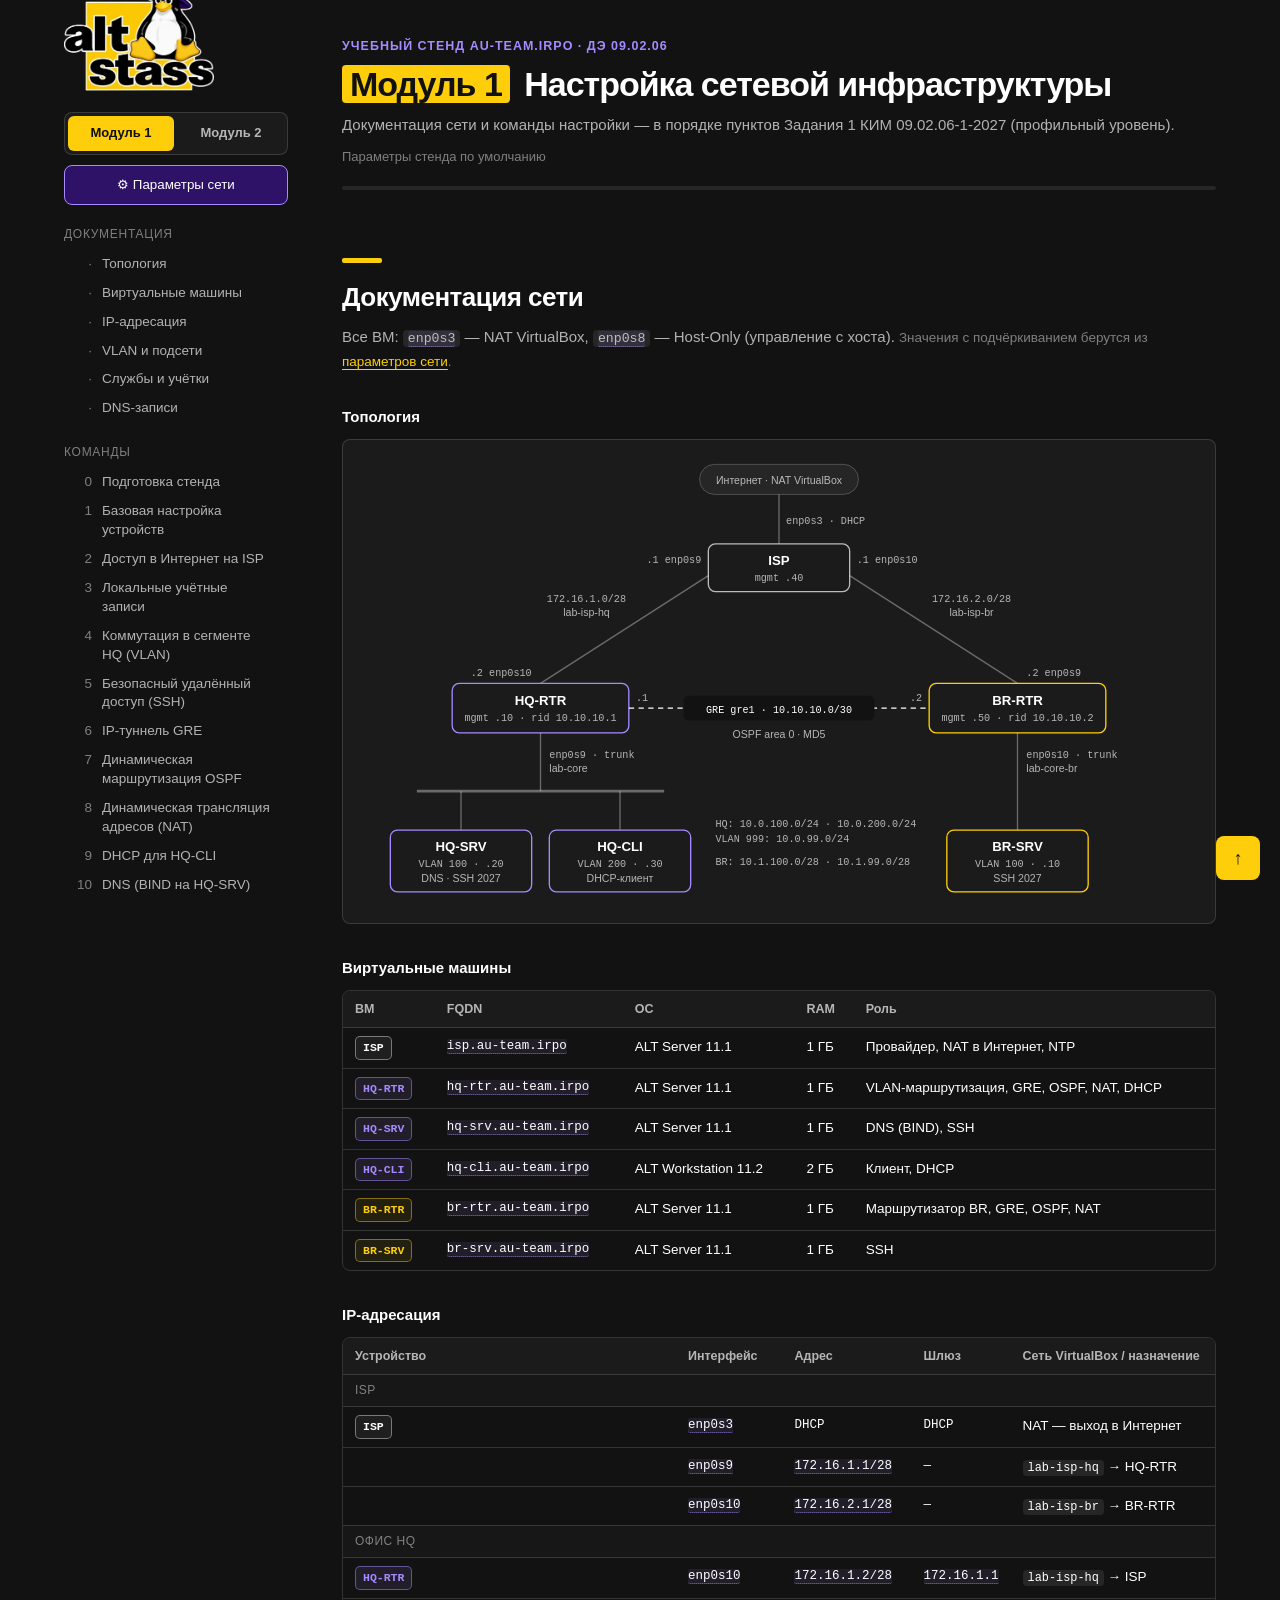
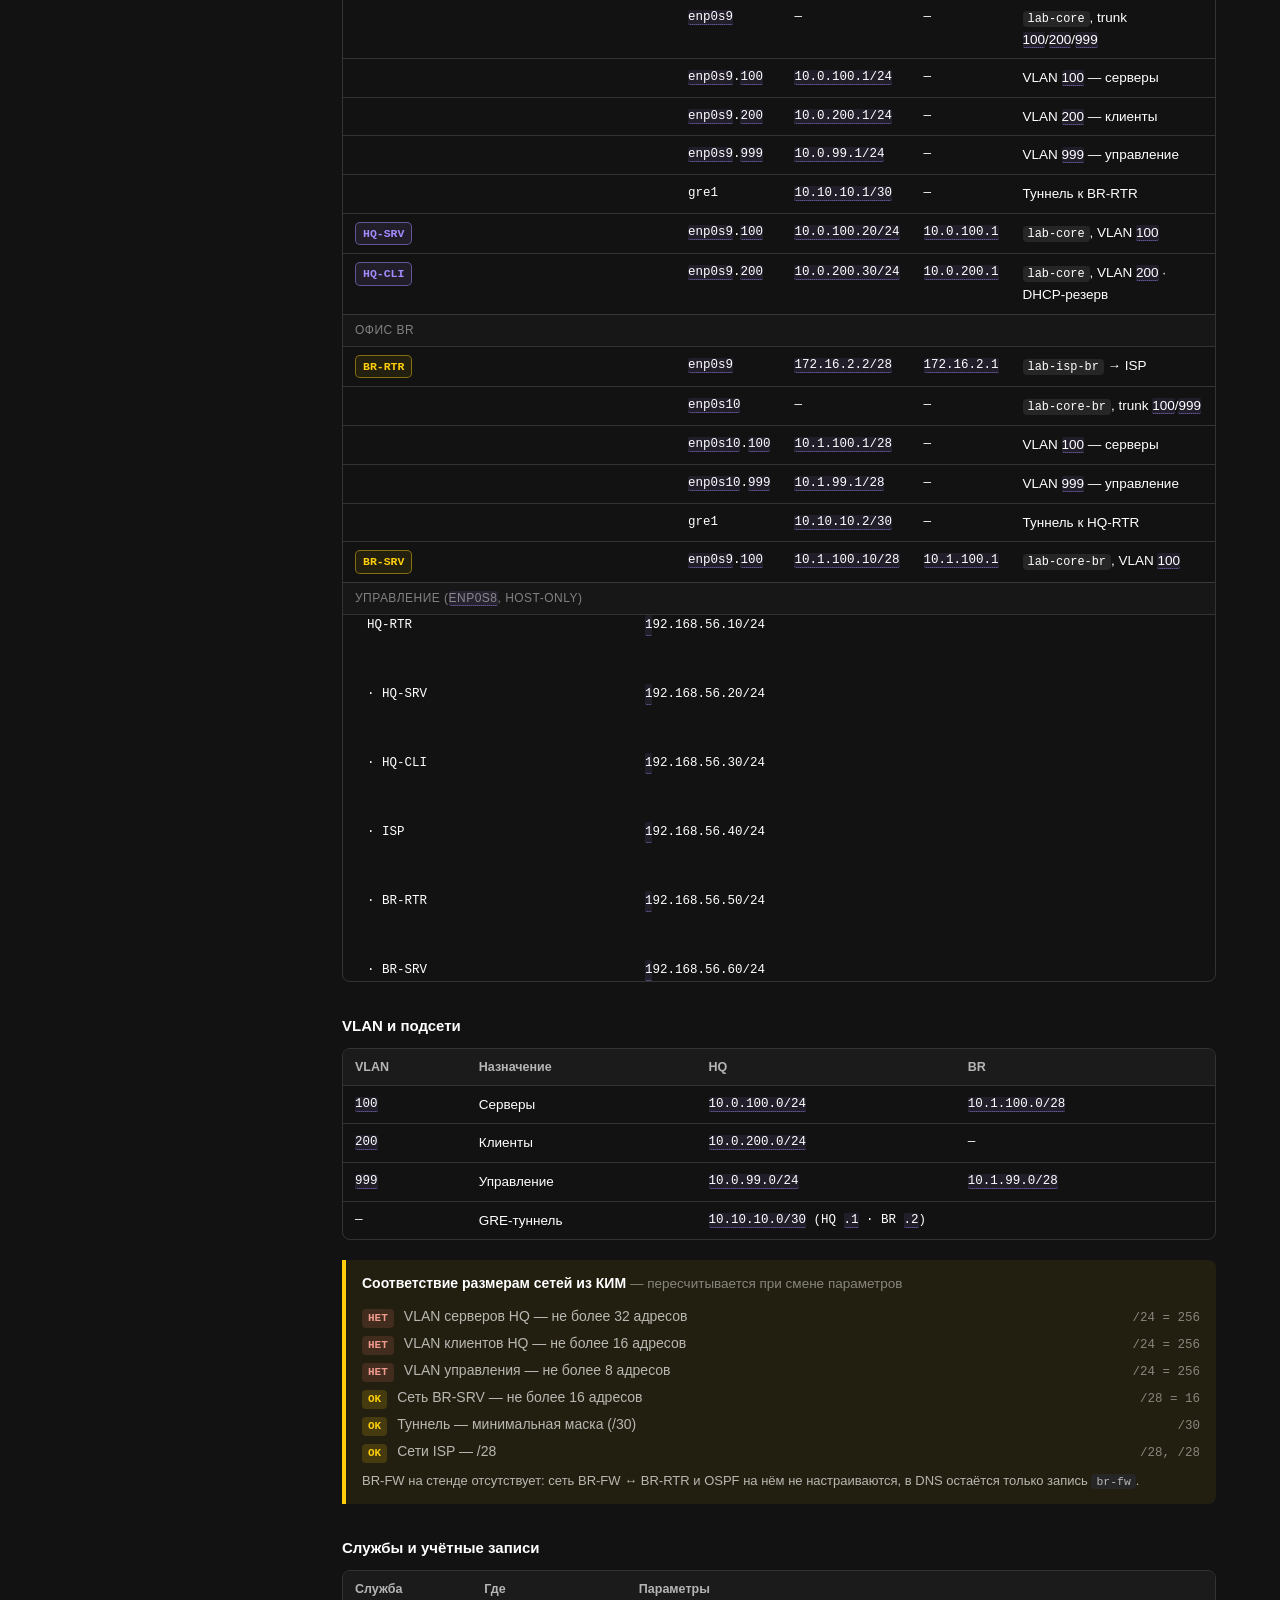
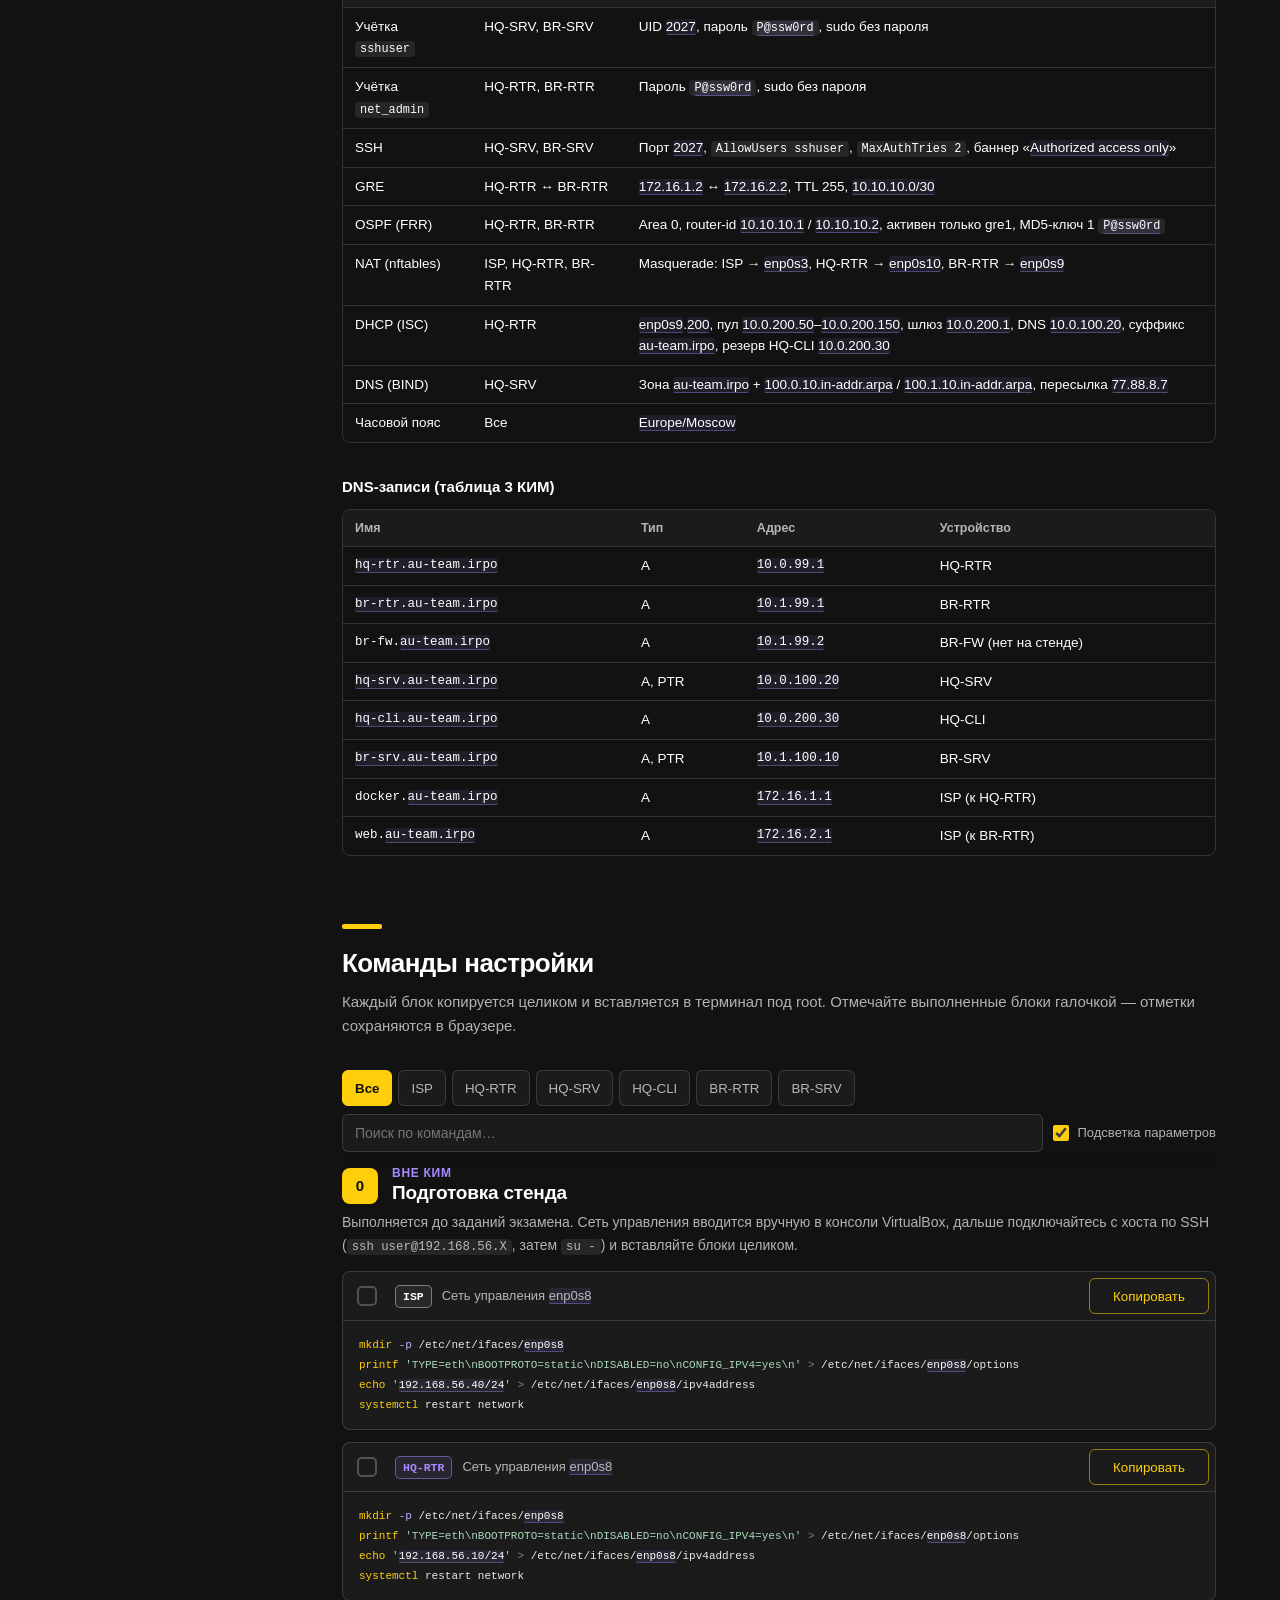
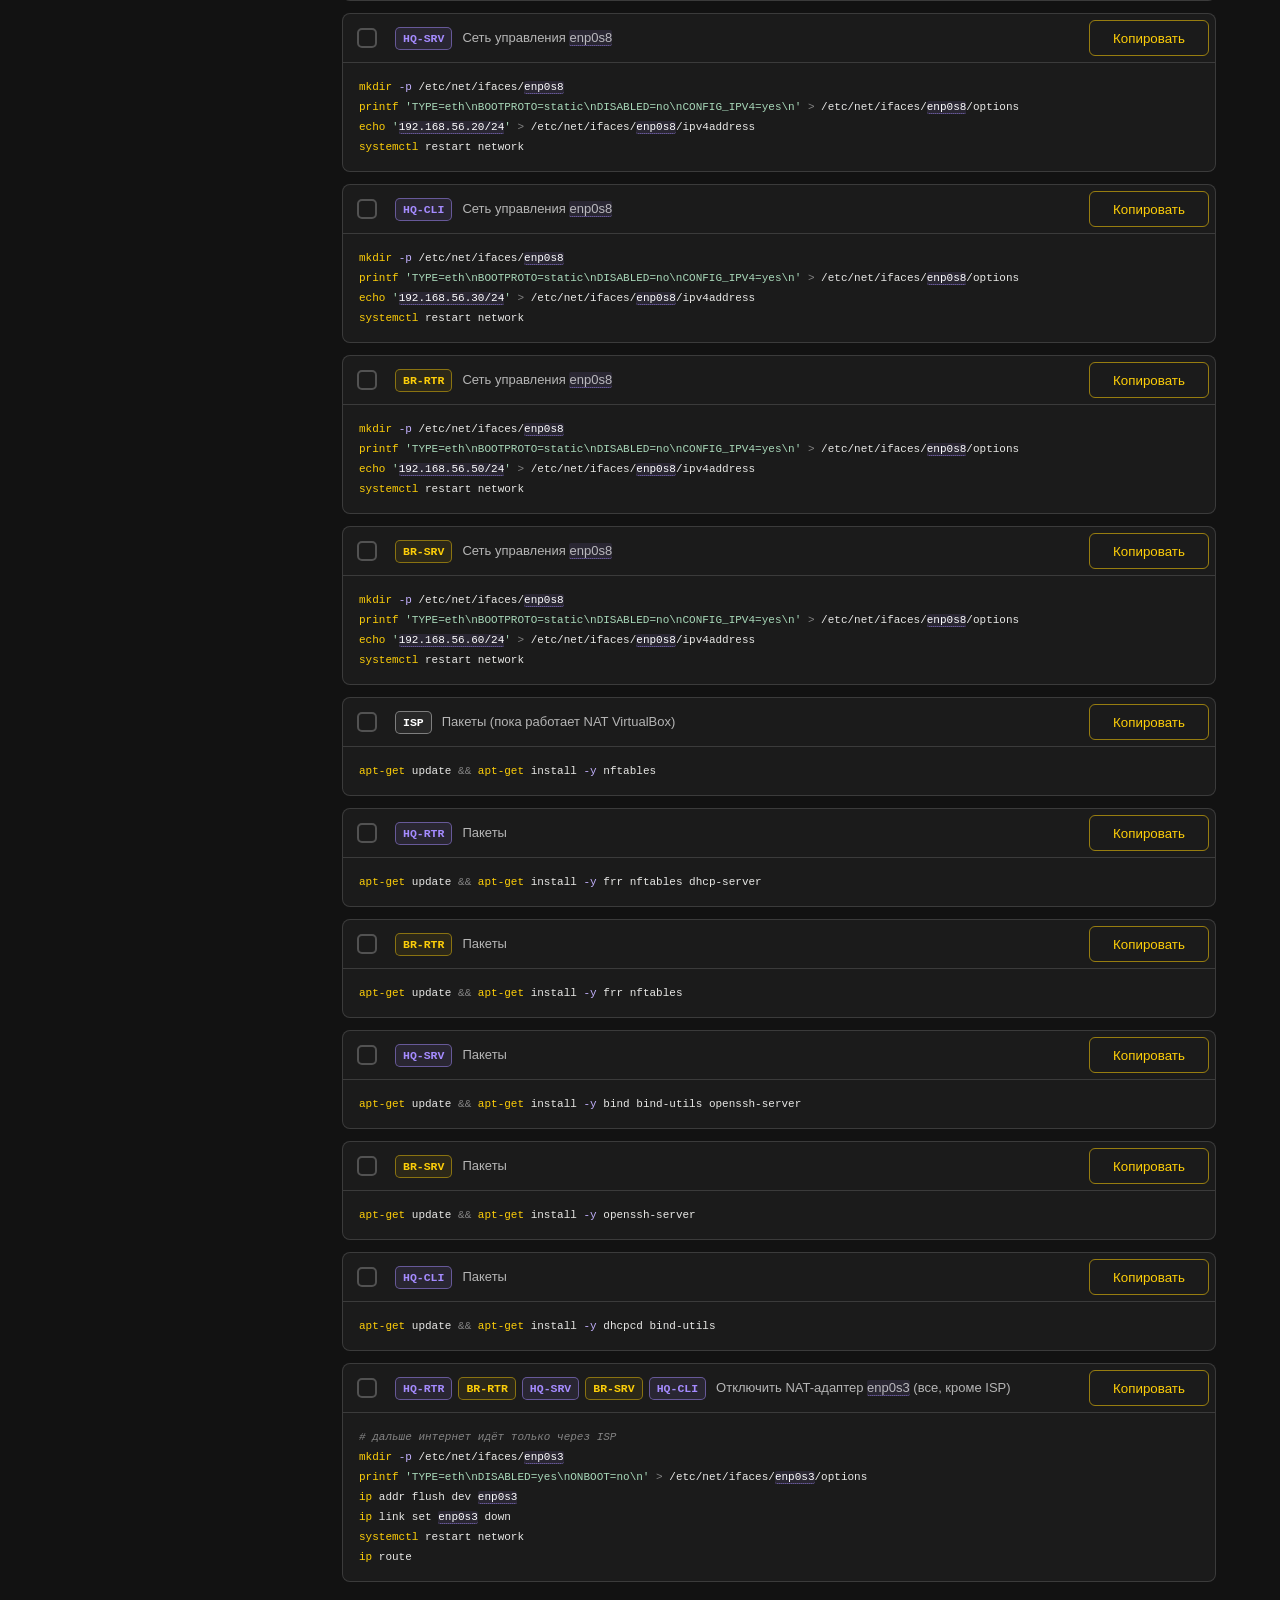
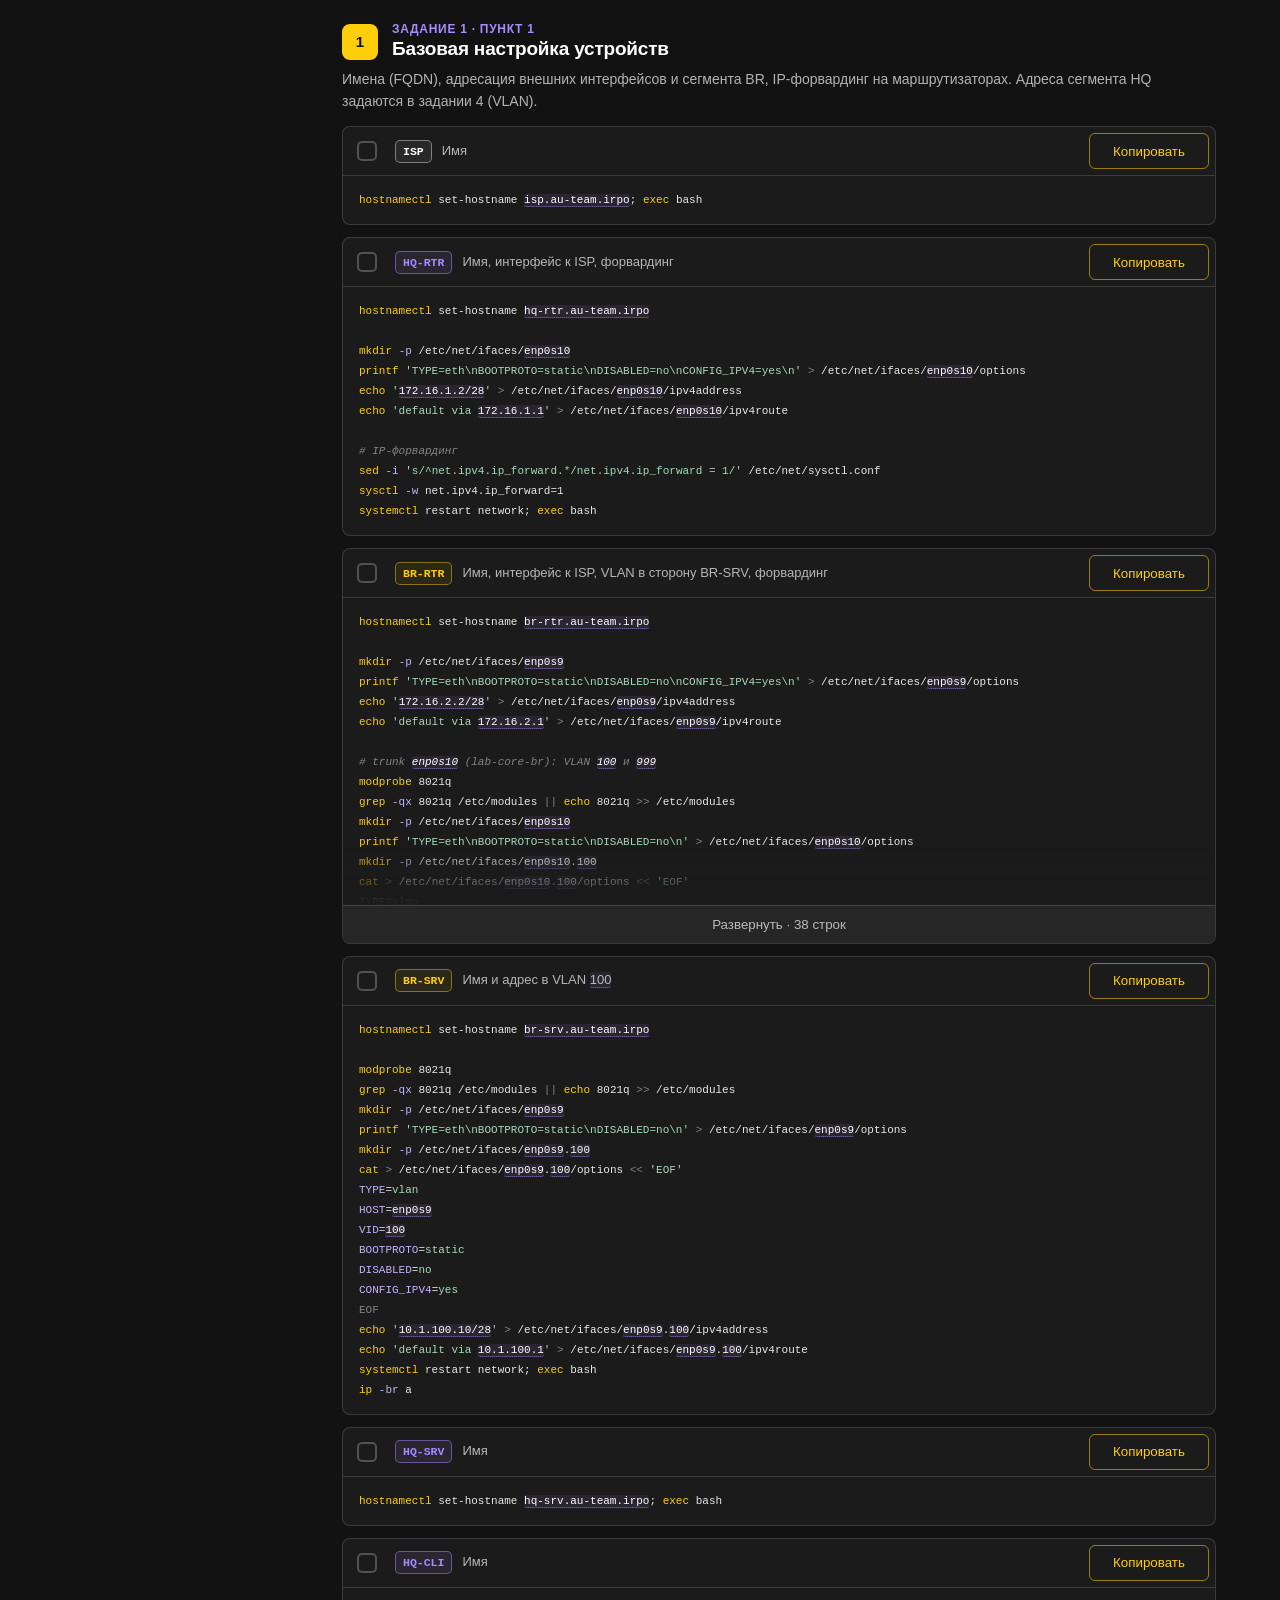
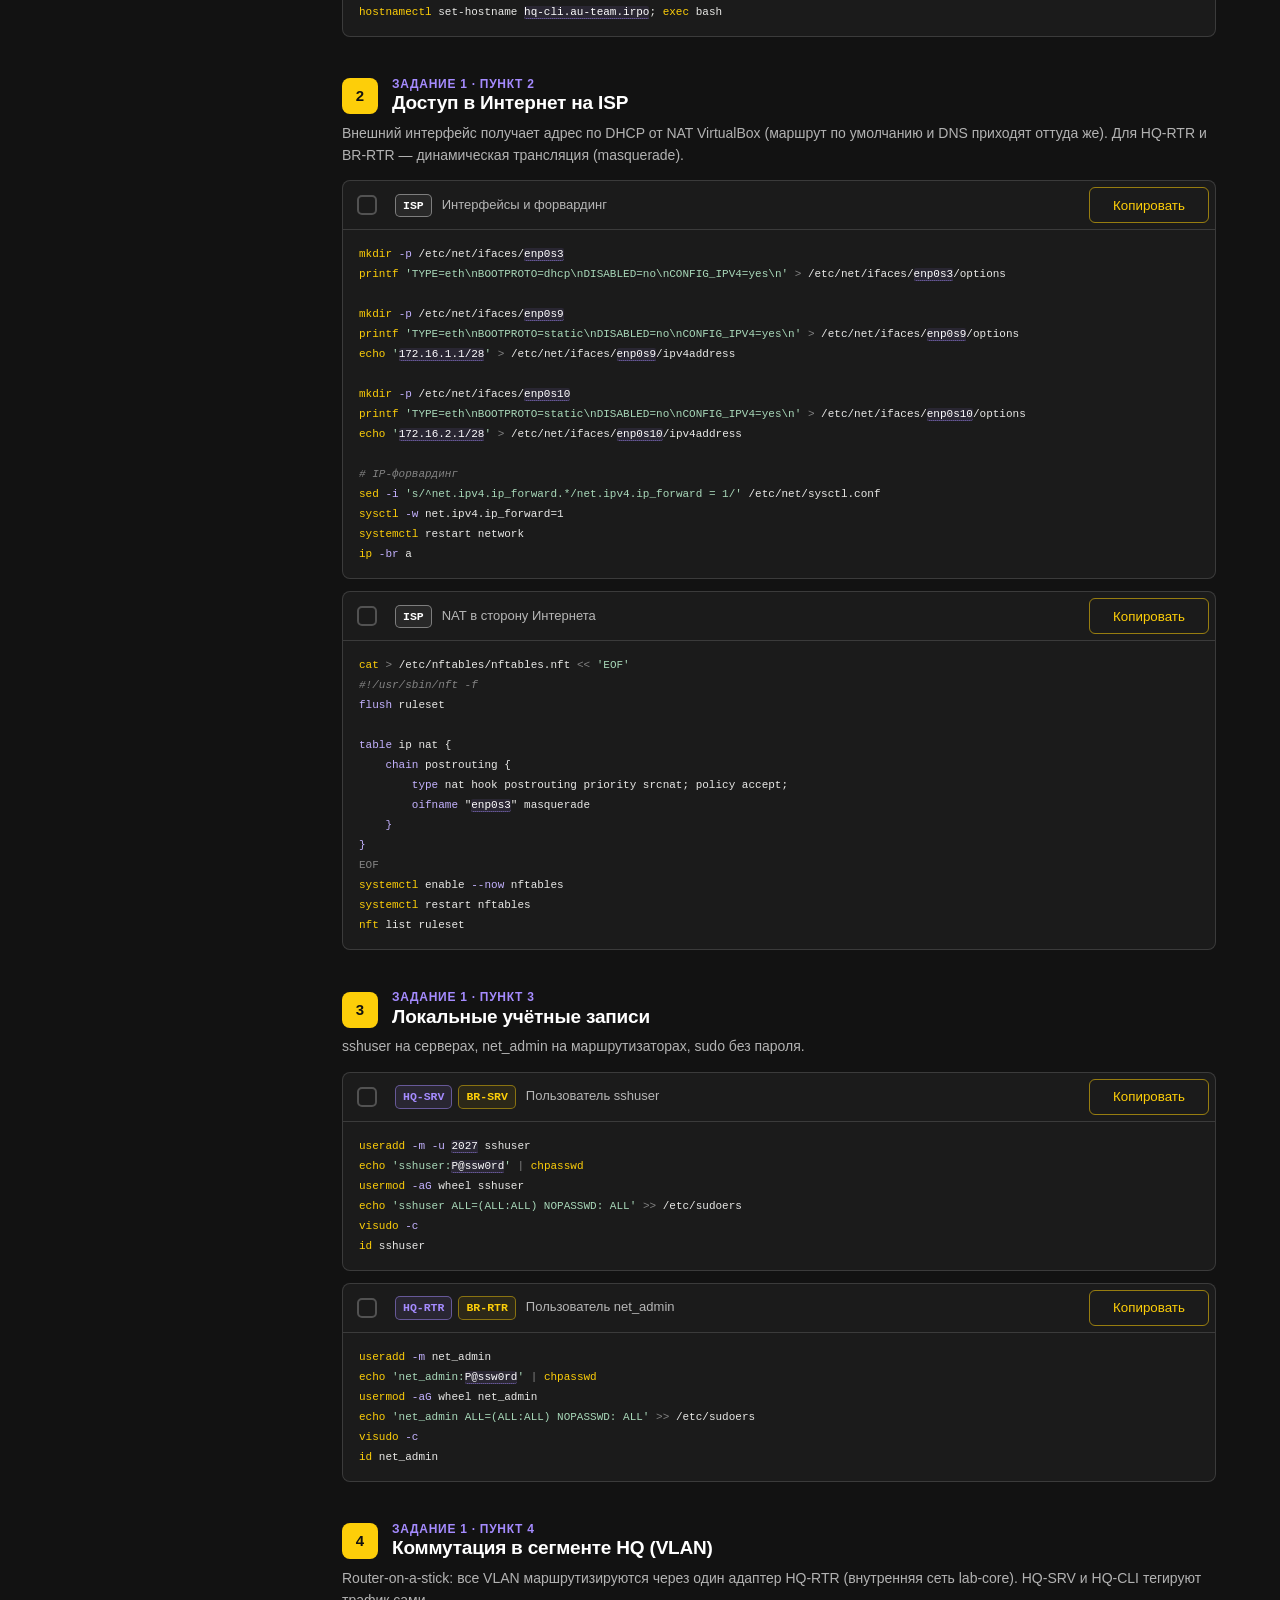
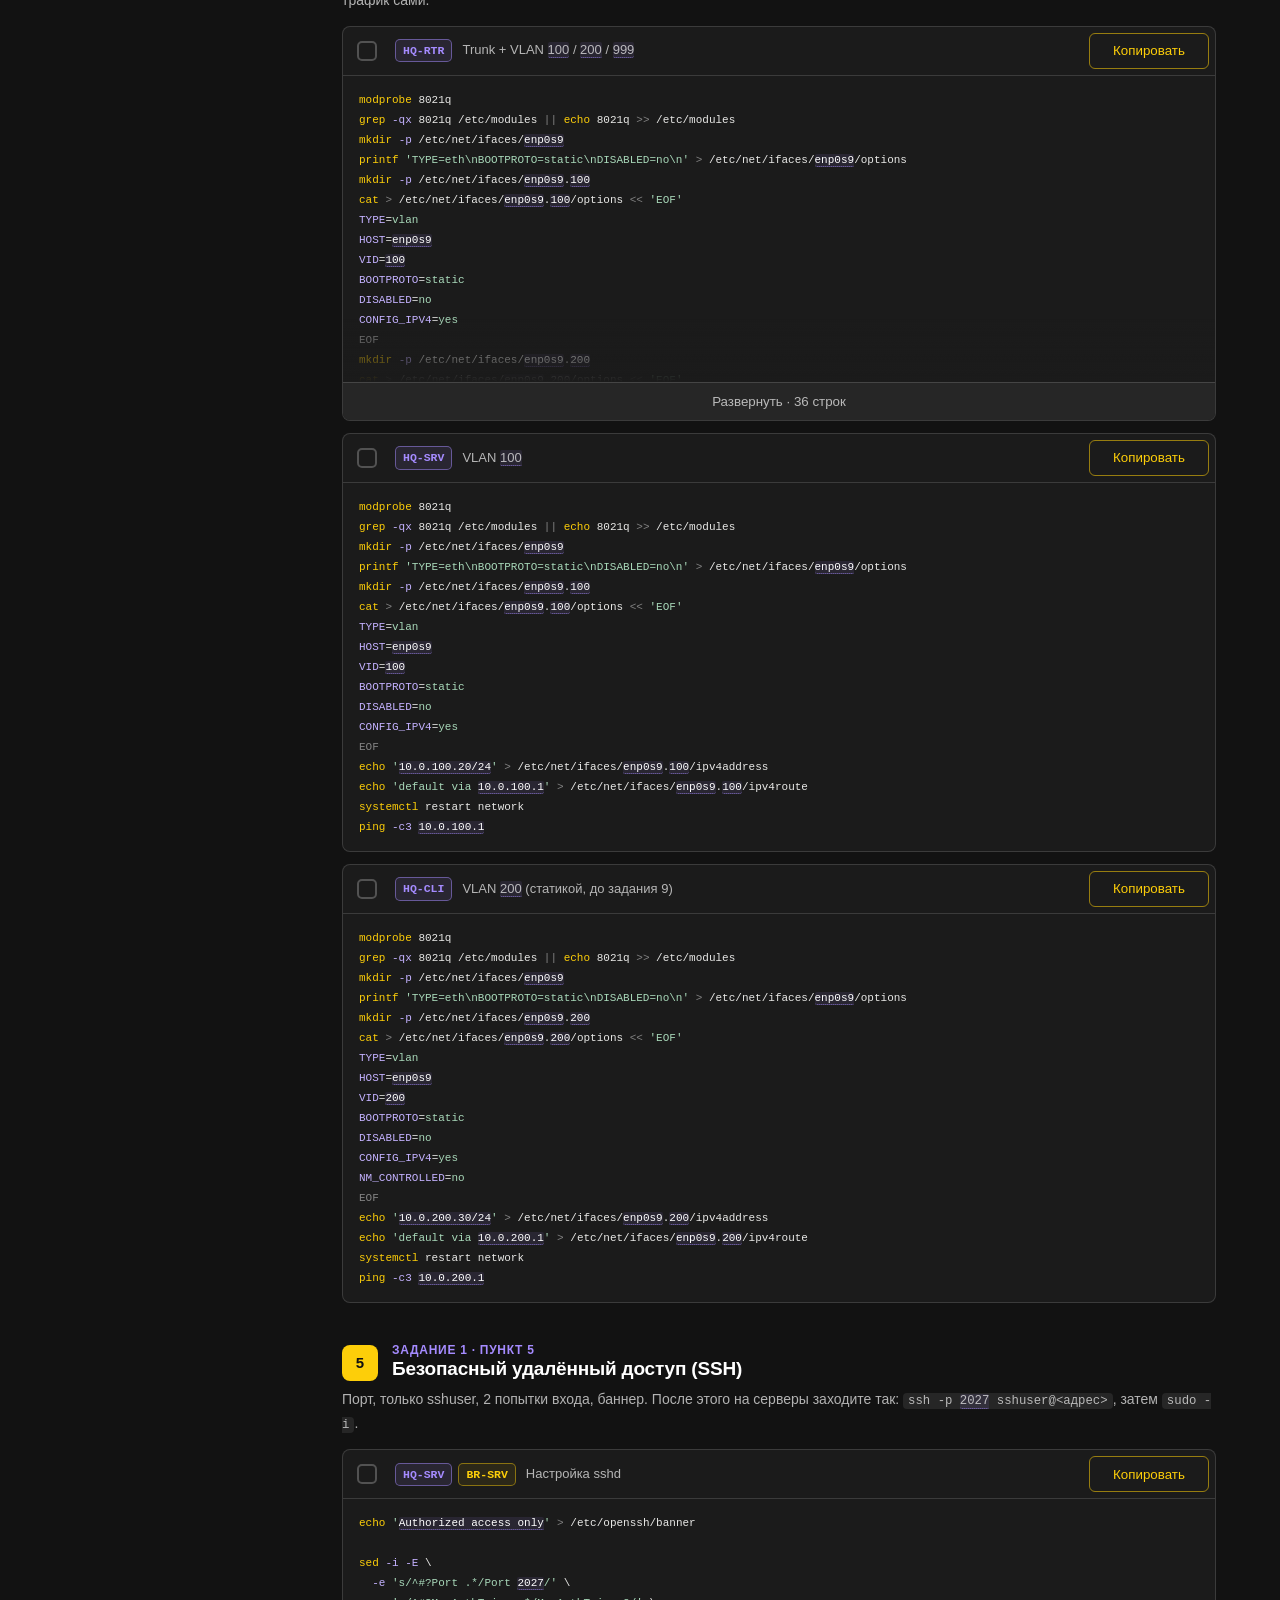
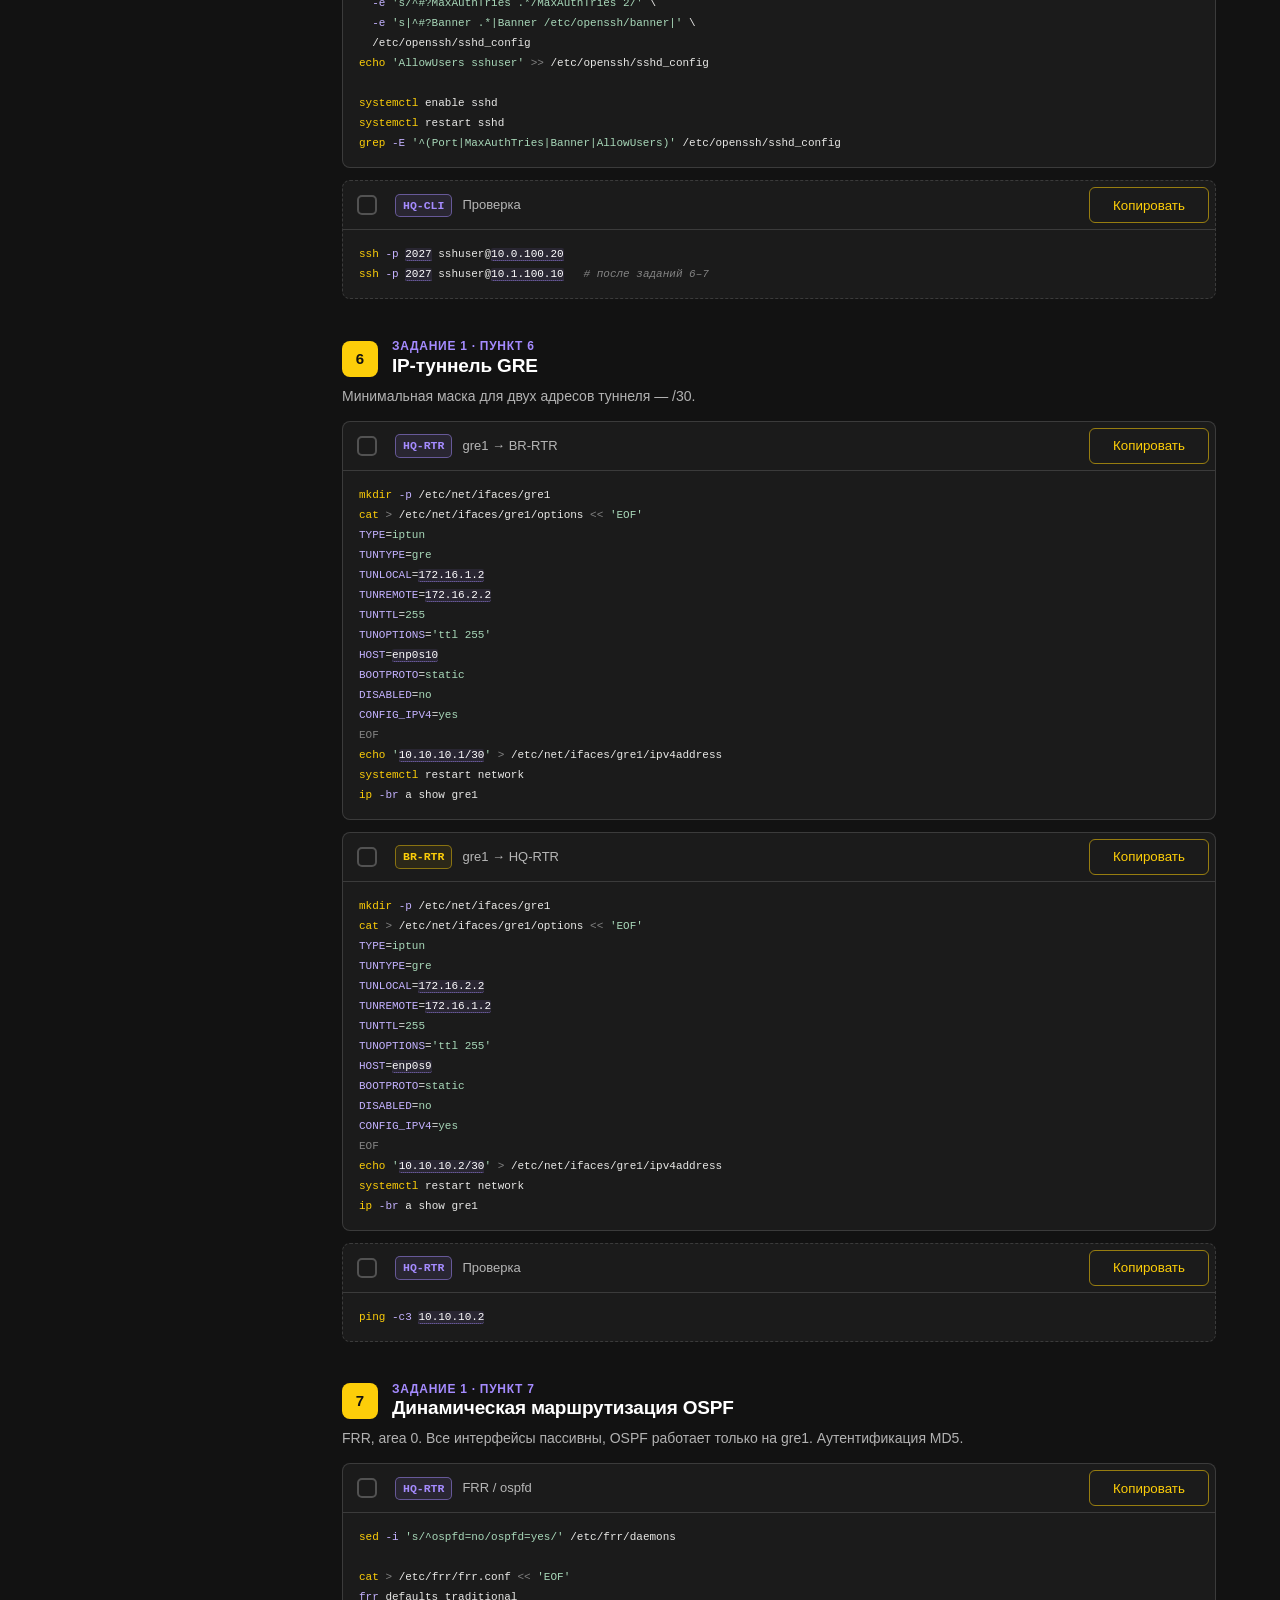
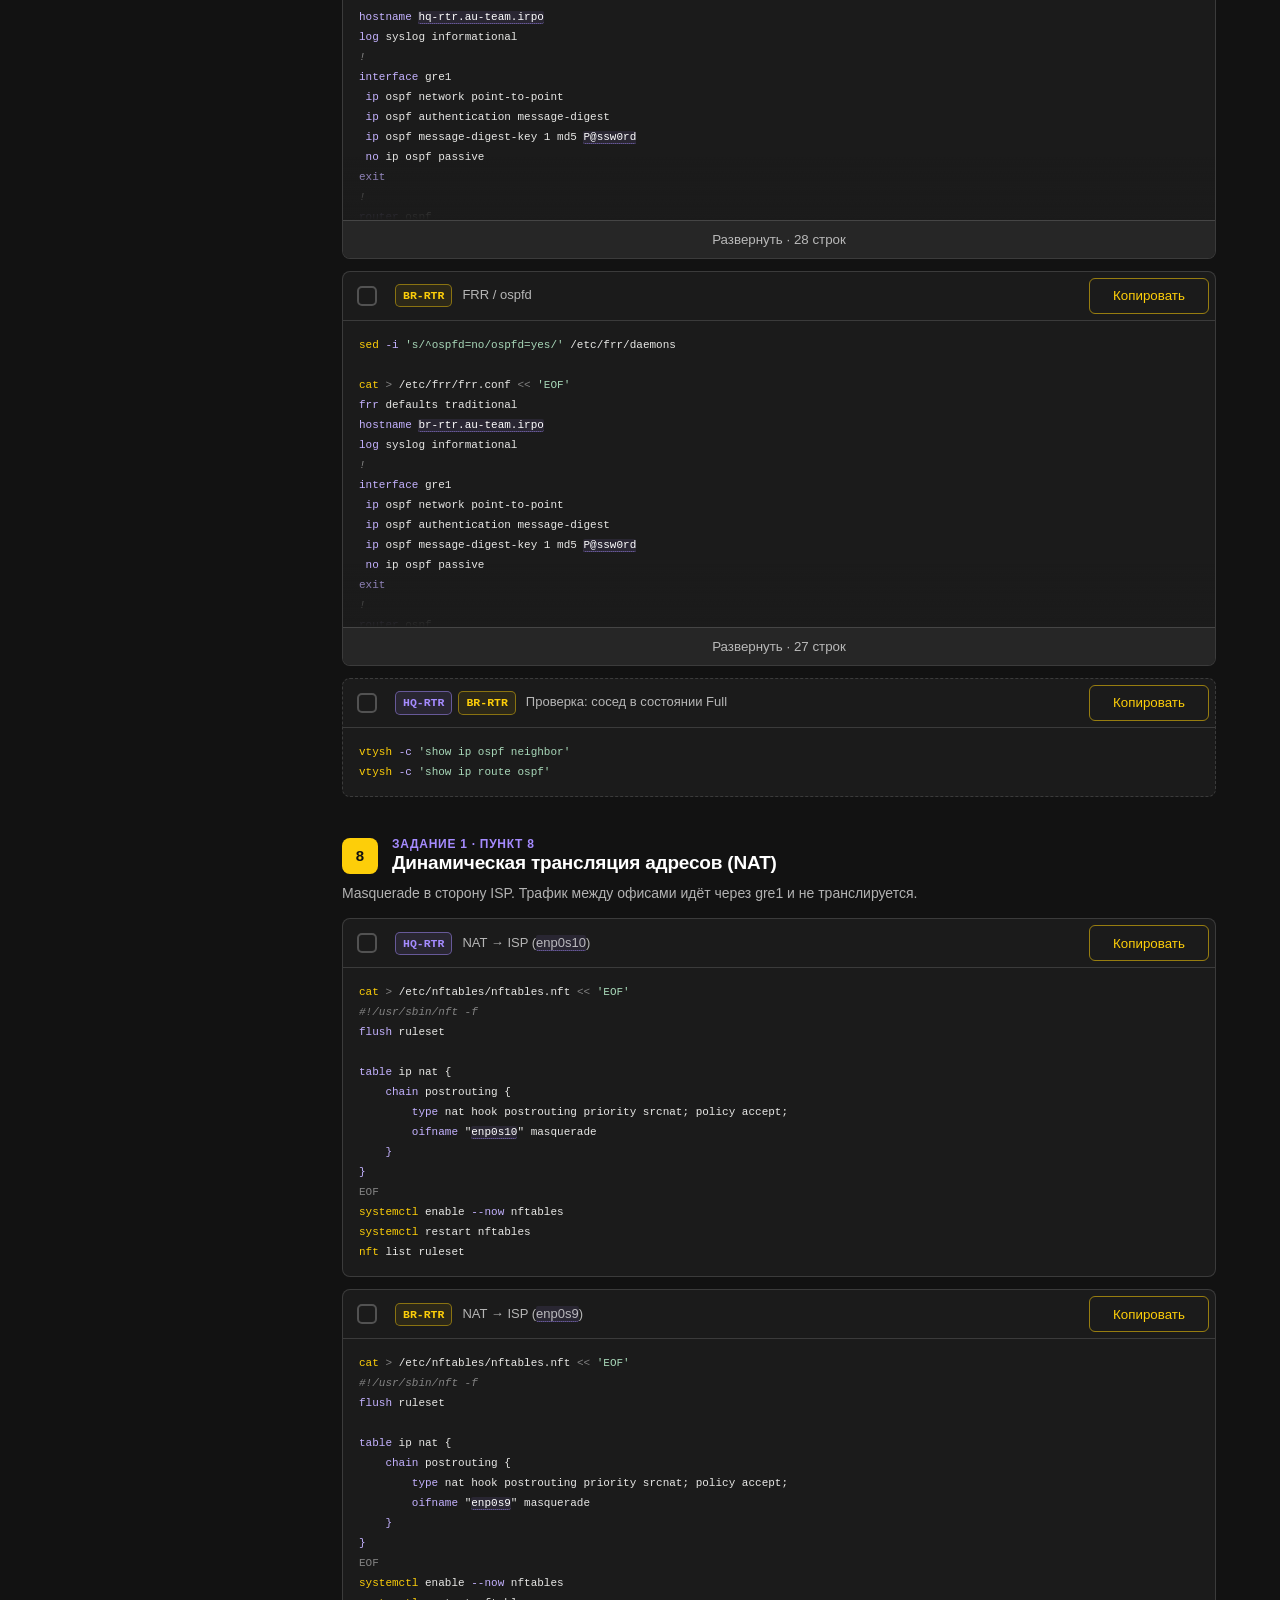
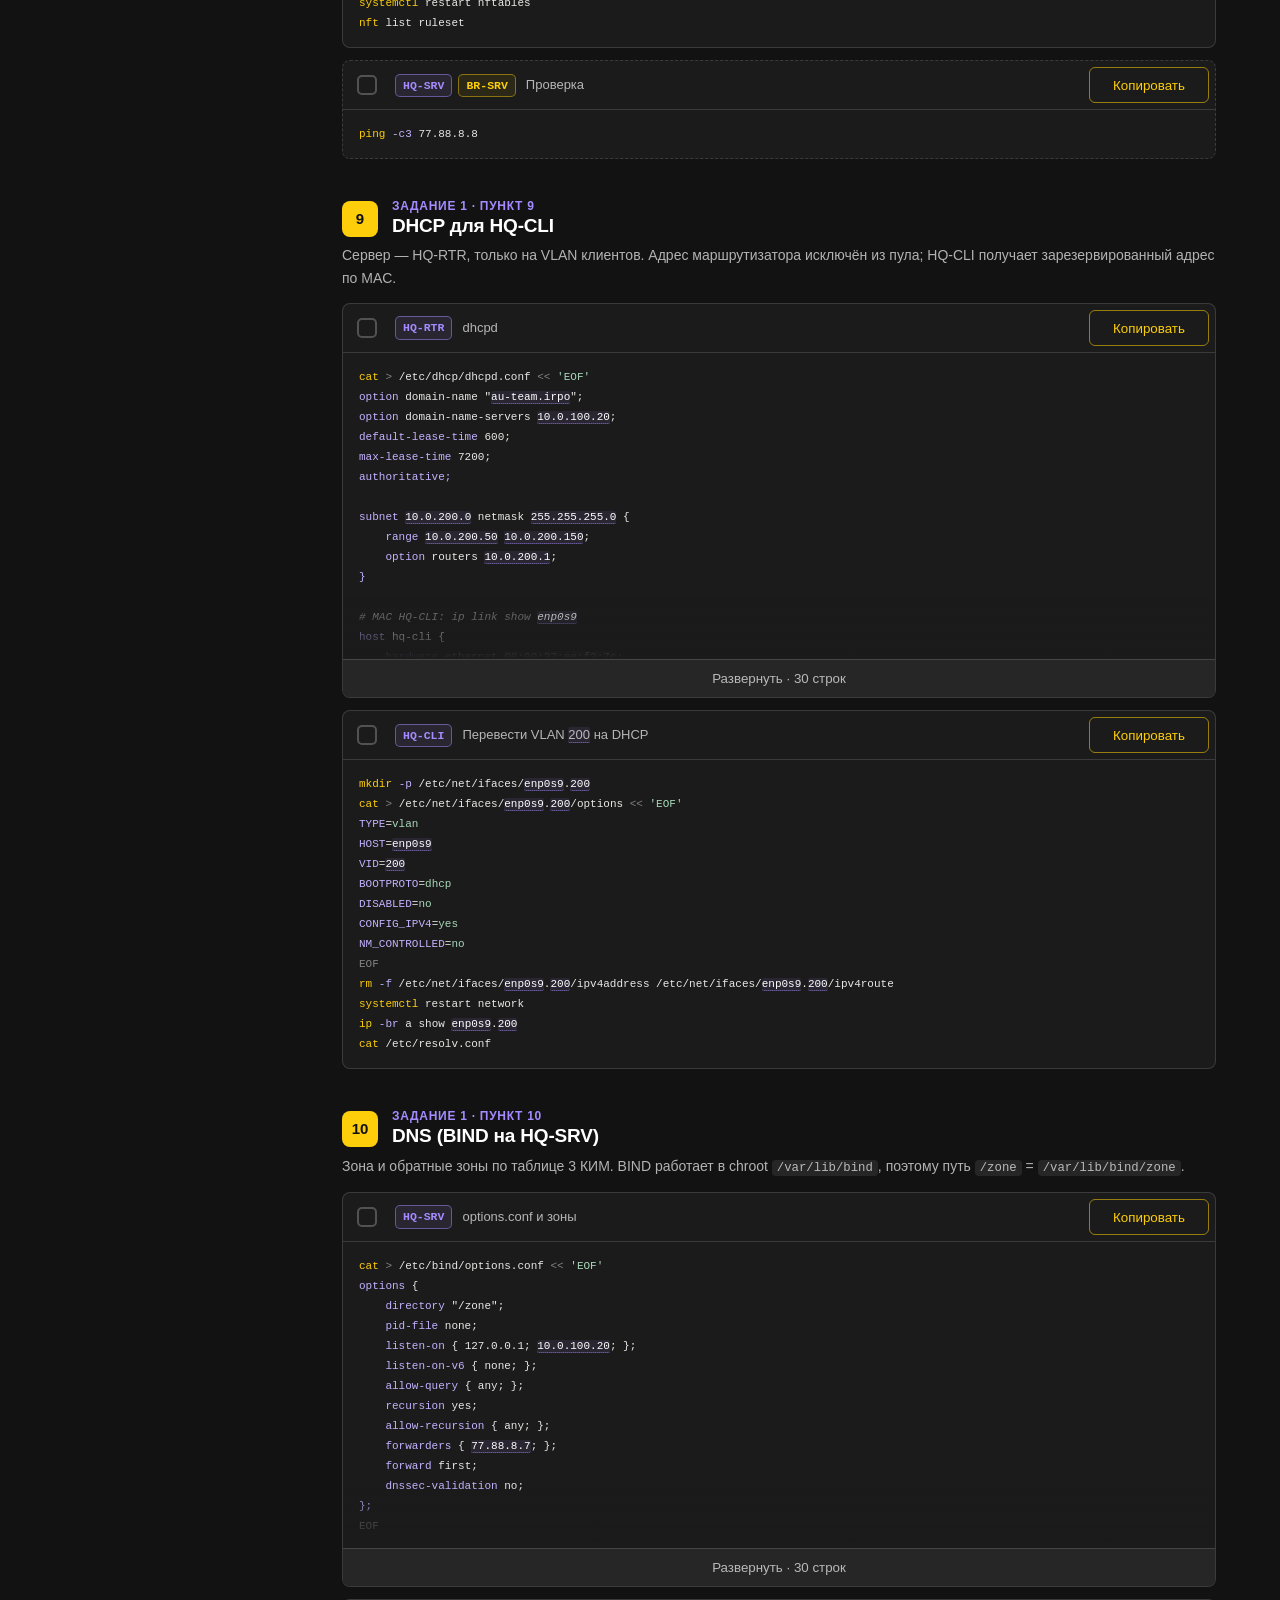
==== commit 426d9dfa: "Add files via upload" ====
--- a/index.html
+++ b/index.html
@@ -3,16 +3,16 @@
 <head>
 <meta charset="utf-8">
 <meta name="viewport" content="width=device-width, initial-scale=1">
-<title>Модуль 1 — сетевая инфраструктура · стенд au-team.irpo</title>
+<title>Модуль 1. Настройка сетевой инфраструктуры · стенд au-team.irpo</title>
 <meta name="description" content="Документация сети и команды настройки учебного стенда (ALT Linux) в порядке заданий демоэкзамена 09.02.06. Команды пересобираются под ваши параметры сети.">
 <meta name="theme-color" content="#121212">
 <meta property="og:type" content="website">
 <meta property="og:locale" content="ru_RU">
 <meta property="og:site_name" content="alt stass · стенд au-team.irpo">
-<meta property="og:title" content="Модуль 1 — сетевая инфраструктура · стенд au-team.irpo">
+<meta property="og:title" content="Модуль 1. Настройка сетевой инфраструктуры · стенд au-team.irpo">
 <meta property="og:description" content="Документация сети и команды настройки стенда ДЭ 09.02.06 (ALT Linux) с копированием в один клик.">
-<meta property="og:url" content="https://pankstass.github.io/AltStass/">
-<meta property="og:image" content="https://pankstass.github.io/AltStass/assets/og-image.png">
+<meta property="og:url" content="https://USERNAME.github.io/REPO/">
+<meta property="og:image" content="https://USERNAME.github.io/REPO/assets/og-image.png">
 <meta property="og:image:width" content="1200">
 <meta property="og:image:height" content="630">
 <meta name="twitter:card" content="summary_large_image">
@@ -25,7 +25,7 @@
 <div class="wrap">
 <aside aria-label="Навигация">
 <a class="logo" href="index.html" aria-label="alt stass — на главную"><img src="assets/logo.webp" alt="alt stass" width="360" height="319"></a>
-<nav class="mods" aria-label="Модули"><a href="index.html" aria-current="page">Модуль 1</a><a href="module2.html" >Модуль 2</a></nav>
+<nav class="mods" aria-label="Модули"><a href="index.html" aria-current="page" title="Настройка сетевой инфраструктуры">Модуль 1</a><a href="module2.html"  title="Организация сетевого администрирования">Модуль 2</a></nav>
 <button type="button" class="pbtn side" data-open-params>⚙ Параметры сети</button>
 <div class="lbl">Документация</div>
 <ul class="toc">
@@ -57,9 +57,10 @@
 <main>
 <header>
 <img class="mlogo" src="assets/logo.webp" alt="alt stass" width="360" height="319">
-<nav class="mods mmods" aria-label="Модули"><a href="index.html" aria-current="page">Модуль 1</a><a href="module2.html" >Модуль 2</a></nav>
-<h1>Учебный стенд <em>au-team.irpo</em></h1>
-<p>Документация сети и команды настройки — в порядке заданий демоэкзамена КИМ 09.02.06-1-2027, профильный уровень, Модуль 1.</p>
+<nav class="mods mmods" aria-label="Модули"><a href="index.html" aria-current="page" title="Настройка сетевой инфраструктуры">Модуль 1</a><a href="module2.html"  title="Организация сетевого администрирования">Модуль 2</a></nav>
+<p class="kicker">Учебный стенд au-team.irpo · ДЭ 09.02.06</p>
+<h1><em>Модуль 1</em> Настройка сетевой инфраструктуры</h1>
+<p>Документация сети и команды настройки — в порядке пунктов Задания 1 КИМ 09.02.06-1-2027 (профильный уровень).</p>
 <div class="hbar">
 <button type="button" class="pbtn" data-open-params>⚙ Параметры сети</button>
 <span class="pstate" data-pstate>Параметры стенда по умолчанию</span>
@@ -328,7 +329,7 @@
 <span class="k">ip</span> route</code></pre></div>
 </section>
 <section class="step" id="t1" data-num="1" data-title="Базовая настройка устройств">
-<div class="sh"><span class="snum">1</span><div><div class="exam">Задание 1</div><h3>Базовая настройка устройств</h3></div></div>
+<div class="sh"><span class="snum">1</span><div><div class="exam">Задание 1 · пункт 1</div><h3>Базовая настройка устройств</h3></div></div>
 <p class="sd">Имена (FQDN), адресация внешних интерфейсов и сегмента BR, IP-форвардинг на маршрутизаторах. Адреса сегмента HQ задаются в задании 4 (VLAN).</p>
 <div class="block" id="t1-1" data-dev="ISP" data-kind="cmd">
 <div class="bh"><label class="done" title="Отметить как выполненное"><input type="checkbox" aria-label="Готово: Имя"><span class="box" aria-hidden="true"></span></label><div class="bt"><span class="dev d-isp">ISP</span><span class="btitle">Имя</span></div><button class="copy" type="button">Копировать</button></div>
@@ -410,7 +411,7 @@
 <pre><code><span class="k">hostnamectl</span> set-hostname <span class="v" data-k="H_HQCLI">hq-cli.au-team.irpo</span>; <span class="k">exec</span> bash</code></pre></div>
 </section>
 <section class="step" id="t2" data-num="2" data-title="Доступ в Интернет на ISP">
-<div class="sh"><span class="snum">2</span><div><div class="exam">Задание 2</div><h3>Доступ в Интернет на ISP</h3></div></div>
+<div class="sh"><span class="snum">2</span><div><div class="exam">Задание 1 · пункт 2</div><h3>Доступ в Интернет на ISP</h3></div></div>
 <p class="sd">Внешний интерфейс получает адрес по DHCP от NAT VirtualBox (маршрут по умолчанию и DNS приходят оттуда же). Для HQ-RTR и BR-RTR — динамическая трансляция (masquerade).</p>
 <div class="block" id="t2-1" data-dev="ISP" data-kind="cmd">
 <div class="bh"><label class="done" title="Отметить как выполненное"><input type="checkbox" aria-label="Готово: Интерфейсы и форвардинг"><span class="box" aria-hidden="true"></span></label><div class="bt"><span class="dev d-isp">ISP</span><span class="btitle">Интерфейсы и форвардинг</span></div><button class="copy" type="button">Копировать</button></div>
@@ -447,7 +448,7 @@
 <span class="k">nft</span> list ruleset</code></pre></div>
 </section>
 <section class="step" id="t3" data-num="3" data-title="Локальные учётные записи">
-<div class="sh"><span class="snum">3</span><div><div class="exam">Задание 3</div><h3>Локальные учётные записи</h3></div></div>
+<div class="sh"><span class="snum">3</span><div><div class="exam">Задание 1 · пункт 3</div><h3>Локальные учётные записи</h3></div></div>
 <p class="sd">sshuser на серверах, net_admin на маршрутизаторах, sudo без пароля.</p>
 <div class="block" id="t3-1" data-dev="HQ-SRV|BR-SRV" data-kind="cmd">
 <div class="bh"><label class="done" title="Отметить как выполненное"><input type="checkbox" aria-label="Готово: Пользователь sshuser"><span class="box" aria-hidden="true"></span></label><div class="bt"><span class="dev d-hq">HQ-SRV</span><span class="dev d-br">BR-SRV</span><span class="btitle">Пользователь sshuser</span></div><button class="copy" type="button">Копировать</button></div>
@@ -466,7 +467,7 @@
 <span class="k">id</span> net_admin</code></pre></div>
 </section>
 <section class="step" id="t4" data-num="4" data-title="Коммутация в сегменте HQ (VLAN)">
-<div class="sh"><span class="snum">4</span><div><div class="exam">Задание 4</div><h3>Коммутация в сегменте HQ (VLAN)</h3></div></div>
+<div class="sh"><span class="snum">4</span><div><div class="exam">Задание 1 · пункт 4</div><h3>Коммутация в сегменте HQ (VLAN)</h3></div></div>
 <p class="sd">Router-on-a-stick: все VLAN маршрутизируются через один адаптер HQ-RTR (внутренняя сеть lab-core). HQ-SRV и HQ-CLI тегируют трафик сами.</p>
 <div class="block" id="t4-1" data-dev="HQ-RTR" data-kind="cmd">
 <div class="bh"><label class="done" title="Отметить как выполненное"><input type="checkbox" aria-label="Готово: Trunk + VLAN 100 / 200 / 999"><span class="box" aria-hidden="true"></span></label><div class="bt"><span class="dev d-hq">HQ-RTR</span><span class="btitle">Trunk + VLAN <span class="v" data-k="V_SRV">100</span> / <span class="v" data-k="V_CLI">200</span> / <span class="v" data-k="V_MGMT">999</span></span></div><button class="copy" type="button">Копировать</button></div>
@@ -545,7 +546,7 @@
 <span class="k">ping</span> <span class="o">-c3</span> <span class="v" data-k="HQ_GW_CLI_IP">10.0.200.1</span></code></pre></div>
 </section>
 <section class="step" id="t5" data-num="5" data-title="Безопасный удалённый доступ (SSH)">
-<div class="sh"><span class="snum">5</span><div><div class="exam">Задание 5</div><h3>Безопасный удалённый доступ (SSH)</h3></div></div>
+<div class="sh"><span class="snum">5</span><div><div class="exam">Задание 1 · пункт 5</div><h3>Безопасный удалённый доступ (SSH)</h3></div></div>
 <p class="sd">Порт, только sshuser, 2 попытки входа, баннер. После этого на серверы заходите так: <code>ssh -p <span class="v" data-k="SSH_PORT">2027</span> sshuser@&lt;адрес&gt;</code>, затем <code>sudo -i</code>.</p>
 <div class="block" id="t5-1" data-dev="HQ-SRV|BR-SRV" data-kind="cmd">
 <div class="bh"><label class="done" title="Отметить как выполненное"><input type="checkbox" aria-label="Готово: Настройка sshd"><span class="box" aria-hidden="true"></span></label><div class="bt"><span class="dev d-hq">HQ-SRV</span><span class="dev d-br">BR-SRV</span><span class="btitle">Настройка sshd</span></div><button class="copy" type="button">Копировать</button></div>
@@ -566,7 +567,7 @@
 <span class="k">ssh</span> <span class="o">-p</span> <span class="v" data-k="SSH_PORT">2027</span> sshuser@<span class="v" data-k="BR_SRV_IP">10.1.100.10</span>   <span class="c"># после заданий 6–7</span></code></pre></div>
 </section>
 <section class="step" id="t6" data-num="6" data-title="IP-туннель GRE">
-<div class="sh"><span class="snum">6</span><div><div class="exam">Задание 6</div><h3>IP-туннель GRE</h3></div></div>
+<div class="sh"><span class="snum">6</span><div><div class="exam">Задание 1 · пункт 6</div><h3>IP-туннель GRE</h3></div></div>
 <p class="sd">Минимальная маска для двух адресов туннеля — /30.</p>
 <div class="block" id="t6-1" data-dev="HQ-RTR" data-kind="cmd">
 <div class="bh"><label class="done" title="Отметить как выполненное"><input type="checkbox" aria-label="Готово: gre1 → BR-RTR"><span class="box" aria-hidden="true"></span></label><div class="bt"><span class="dev d-hq">HQ-RTR</span><span class="btitle">gre1 → BR-RTR</span></div><button class="copy" type="button">Копировать</button></div>
@@ -607,7 +608,7 @@
 <pre><code><span class="k">ping</span> <span class="o">-c3</span> <span class="v" data-k="GRE_BR">10.10.10.2</span></code></pre></div>
 </section>
 <section class="step" id="t7" data-num="7" data-title="Динамическая маршрутизация OSPF">
-<div class="sh"><span class="snum">7</span><div><div class="exam">Задание 7</div><h3>Динамическая маршрутизация OSPF</h3></div></div>
+<div class="sh"><span class="snum">7</span><div><div class="exam">Задание 1 · пункт 7</div><h3>Динамическая маршрутизация OSPF</h3></div></div>
 <p class="sd">FRR, area 0. Все интерфейсы пассивны, OSPF работает только на gre1. Аутентификация MD5.</p>
 <div class="block" id="t7-1" data-dev="HQ-RTR" data-kind="cmd">
 <div class="bh"><label class="done" title="Отметить как выполненное"><input type="checkbox" aria-label="Готово: FRR / ospfd"><span class="box" aria-hidden="true"></span></label><div class="bt"><span class="dev d-hq">HQ-RTR</span><span class="btitle">FRR / ospfd</span></div><button class="copy" type="button">Копировать</button></div>
@@ -672,7 +673,7 @@
 <span class="k">vtysh</span> <span class="o">-c</span> <span class="s">&#x27;show ip route ospf&#x27;</span></code></pre></div>
 </section>
 <section class="step" id="t8" data-num="8" data-title="Динамическая трансляция адресов (NAT)">
-<div class="sh"><span class="snum">8</span><div><div class="exam">Задание 8</div><h3>Динамическая трансляция адресов (NAT)</h3></div></div>
+<div class="sh"><span class="snum">8</span><div><div class="exam">Задание 1 · пункт 8</div><h3>Динамическая трансляция адресов (NAT)</h3></div></div>
 <p class="sd">Masquerade в сторону ISP. Трафик между офисами идёт через gre1 и не транслируется.</p>
 <div class="block" id="t8-1" data-dev="HQ-RTR" data-kind="cmd">
 <div class="bh"><label class="done" title="Отметить как выполненное"><input type="checkbox" aria-label="Готово: NAT → ISP (enp0s10)"><span class="box" aria-hidden="true"></span></label><div class="bt"><span class="dev d-hq">HQ-RTR</span><span class="btitle">NAT → ISP (<span class="v" data-k="HQ_WAN_IF">enp0s10</span>)</span></div><button class="copy" type="button">Копировать</button></div>
@@ -709,7 +710,7 @@
 <pre><code><span class="k">ping</span> <span class="o">-c3</span> 77.88.8.8</code></pre></div>
 </section>
 <section class="step" id="t9" data-num="9" data-title="DHCP для HQ-CLI">
-<div class="sh"><span class="snum">9</span><div><div class="exam">Задание 9</div><h3>DHCP для HQ-CLI</h3></div></div>
+<div class="sh"><span class="snum">9</span><div><div class="exam">Задание 1 · пункт 9</div><h3>DHCP для HQ-CLI</h3></div></div>
 <p class="sd">Сервер — HQ-RTR, только на VLAN клиентов. Адрес маршрутизатора исключён из пула; HQ-CLI получает зарезервированный адрес по MAC.</p>
 <div class="block" id="t9-1" data-dev="HQ-RTR" data-kind="cmd">
 <div class="bh"><label class="done" title="Отметить как выполненное"><input type="checkbox" aria-label="Готово: dhcpd"><span class="box" aria-hidden="true"></span></label><div class="bt"><span class="dev d-hq">HQ-RTR</span><span class="btitle">dhcpd</span></div><button class="copy" type="button">Копировать</button></div>
@@ -760,7 +761,7 @@
 <span class="k">cat</span> /etc/resolv.conf</code></pre></div>
 </section>
 <section class="step" id="t10" data-num="10" data-title="DNS (BIND на HQ-SRV)">
-<div class="sh"><span class="snum">10</span><div><div class="exam">Задание 10</div><h3>DNS (BIND на HQ-SRV)</h3></div></div>
+<div class="sh"><span class="snum">10</span><div><div class="exam">Задание 1 · пункт 10</div><h3>DNS (BIND на HQ-SRV)</h3></div></div>
 <p class="sd">Зона и обратные зоны по таблице 3 КИМ. BIND работает в chroot <code>/var/lib/bind</code>, поэтому путь <code>/zone</code> = <code>/var/lib/bind/zone</code>.</p>
 <div class="block" id="t10-1" data-dev="HQ-SRV" data-kind="cmd">
 <div class="bh"><label class="done" title="Отметить как выполненное"><input type="checkbox" aria-label="Готово: options.conf и зоны"><span class="box" aria-hidden="true"></span></label><div class="bt"><span class="dev d-hq">HQ-SRV</span><span class="btitle">options.conf и зоны</span></div><button class="copy" type="button">Копировать</button></div>
@@ -850,7 +851,7 @@
 <span class="k">dig</span> @<span class="v" data-k="HQ_SRV_IP">10.0.100.20</span> ya.ru +short</code></pre></div>
 </section>
 <section class="step" id="t11" data-num="11" data-title="Часовой пояс">
-<div class="sh"><span class="snum">11</span><div><div class="exam">Задание 11</div><h3>Часовой пояс</h3></div></div>
+<div class="sh"><span class="snum">11</span><div><div class="exam">Задание 1 · пункт 11</div><h3>Часовой пояс</h3></div></div>
 <p class="sd">На всех устройствах — по месту проведения экзамена.</p>
 <div class="block" id="t11-1" data-dev="Все ВМ" data-kind="cmd">
 <div class="bh"><label class="done" title="Отметить как выполненное"><input type="checkbox" aria-label="Готово: Часовой пояс"><span class="box" aria-hidden="true"></span></label><div class="bt"><span class="dev d-all">Все ВМ</span><span class="btitle">Часовой пояс</span></div><button class="copy" type="button">Копировать</button></div>
--- a/assets/style.css
+++ b/assets/style.css
@@ -10,7 +10,9 @@
 .sr{position:absolute;width:1px;height:1px;overflow:hidden;clip:rect(0 0 0 0)}
 :focus-visible{outline:2px solid var(--pp);outline-offset:2px}
 .wrap{max-width:1200px;margin:0 auto;padding:0 24px;display:grid;grid-template-columns:230px minmax(0,1fr);gap:48px}
-aside{position:sticky;top:0;align-self:start;height:100vh;overflow:auto;padding:28px 4px 24px 0;scrollbar-width:thin}
+aside{position:sticky;top:0;align-self:start;height:100vh;overflow-y:auto;overflow-x:hidden;padding:28px 6px 24px 0;scrollbar-width:thin;scrollbar-color:#3a3a3a transparent}
+aside::-webkit-scrollbar{width:6px}aside::-webkit-scrollbar-track{background:transparent}aside::-webkit-scrollbar-thumb{background:#3a3a3a;border-radius:3px}aside::-webkit-scrollbar-thumb:hover{background:#555}aside::-webkit-scrollbar-button{display:none;height:0}
+html{scrollbar-color:#3a3a3a var(--bg)}::-webkit-scrollbar{width:10px;height:10px}::-webkit-scrollbar-track{background:var(--bg)}::-webkit-scrollbar-thumb{background:#3a3a3a;border-radius:5px;border:2px solid var(--bg)}::-webkit-scrollbar-thumb:hover{background:#555}::-webkit-scrollbar-button{display:none;width:0;height:0}::-webkit-scrollbar-corner{background:transparent}
 .logo{display:block;width:150px;margin:0 0 16px}.logo img,.mlogo{display:block;width:100%;height:auto}
 .mods{display:flex;gap:4px;background:var(--sf);border:1px solid var(--bd);border-radius:8px;padding:3px;margin-bottom:10px}
 .mods a{flex:1;text-align:center;font-size:13px;font-weight:700;color:var(--t2);padding:7px 6px;border-radius:6px}
@@ -36,7 +38,8 @@
 main{padding:36px 0 80px;min-width:0}
 .mlogo{display:none}.mmods{display:none}
 header h1{font-size:34px;line-height:1.1;margin:0 0 10px;font-weight:900;letter-spacing:-.03em}
-header h1 em{font-style:normal;background:var(--yl);color:#111;padding:0 8px;border-radius:4px}
+header h1 em{font-style:normal;background:var(--yl);color:#111;padding:0 8px;border-radius:4px;margin-right:6px;white-space:nowrap}
+.kicker{font-size:12.5px!important;letter-spacing:.08em;text-transform:uppercase;color:var(--pp)!important;font-weight:700;margin:0 0 10px!important}
 header p{margin:0;color:var(--t2)}
 .hbar{display:flex;flex-wrap:wrap;align-items:center;gap:12px;margin-top:18px}
 .pstate{font-size:13px;color:var(--t3)}
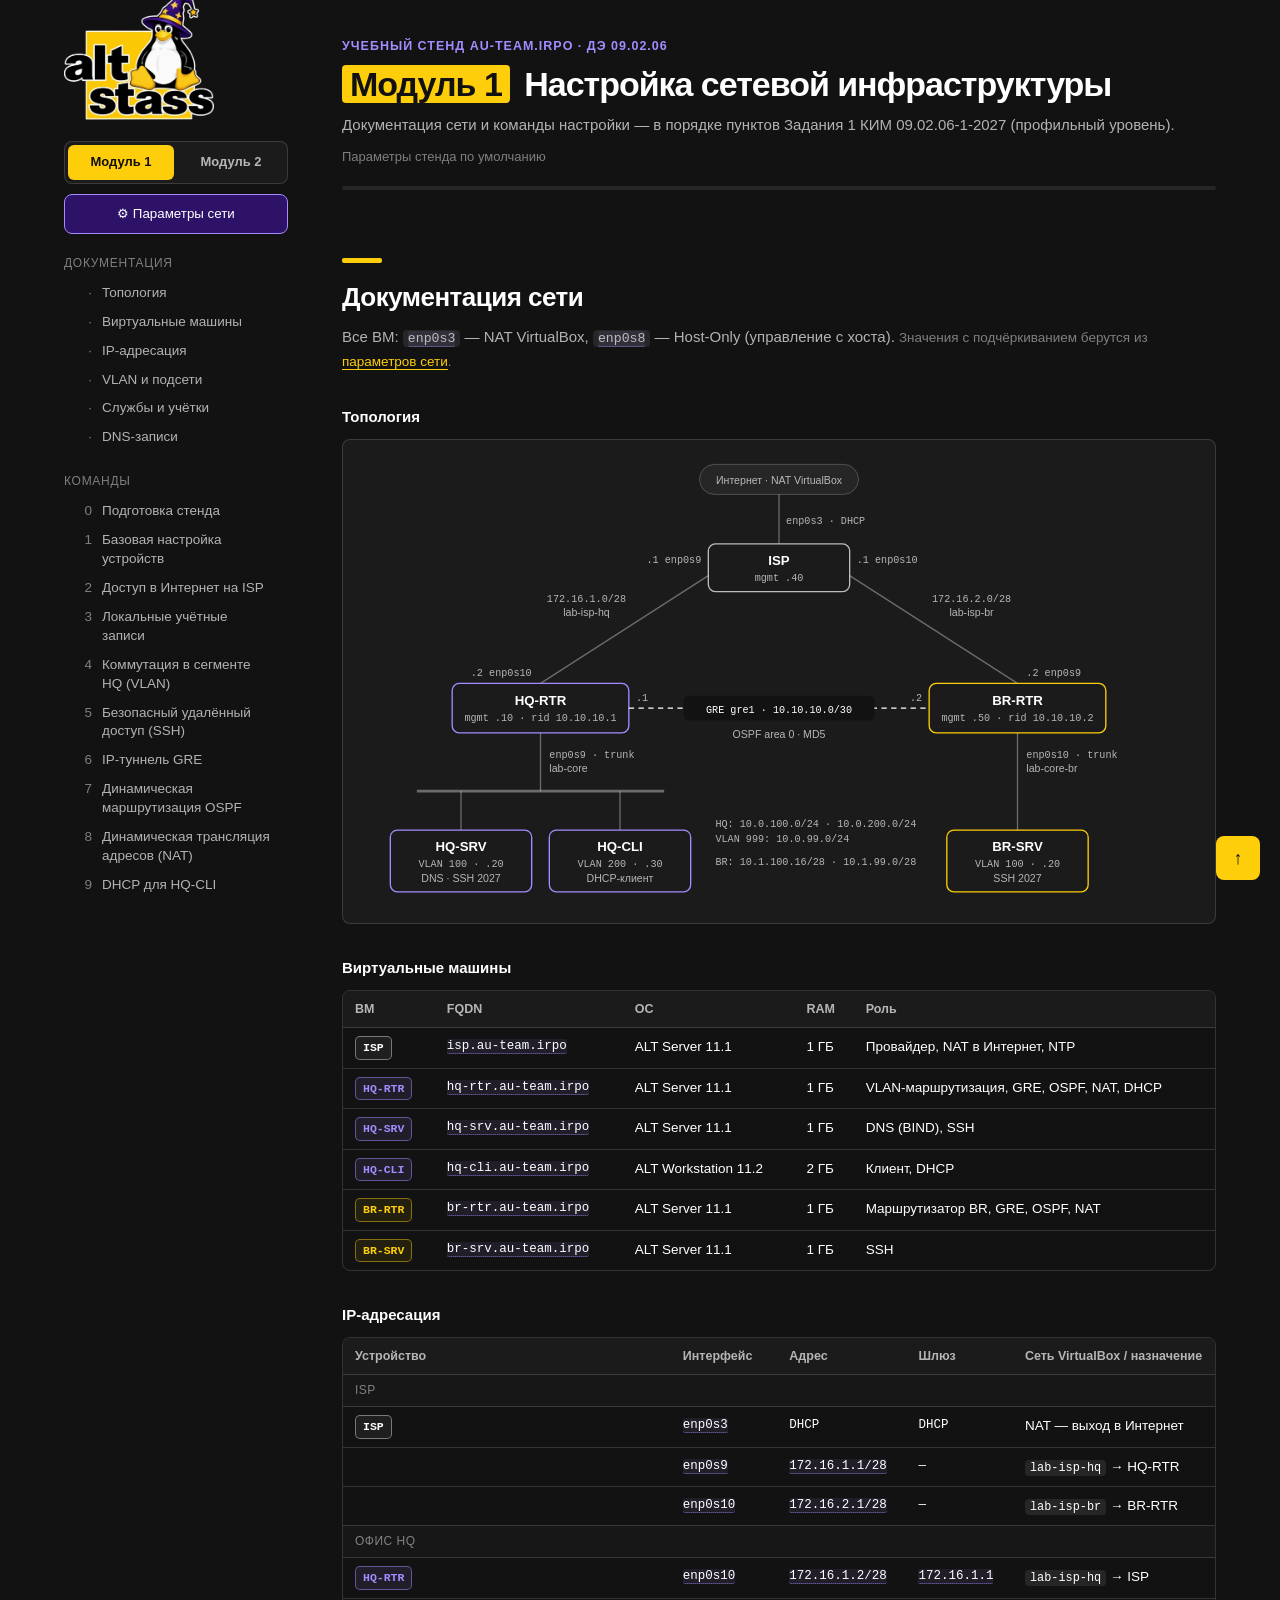
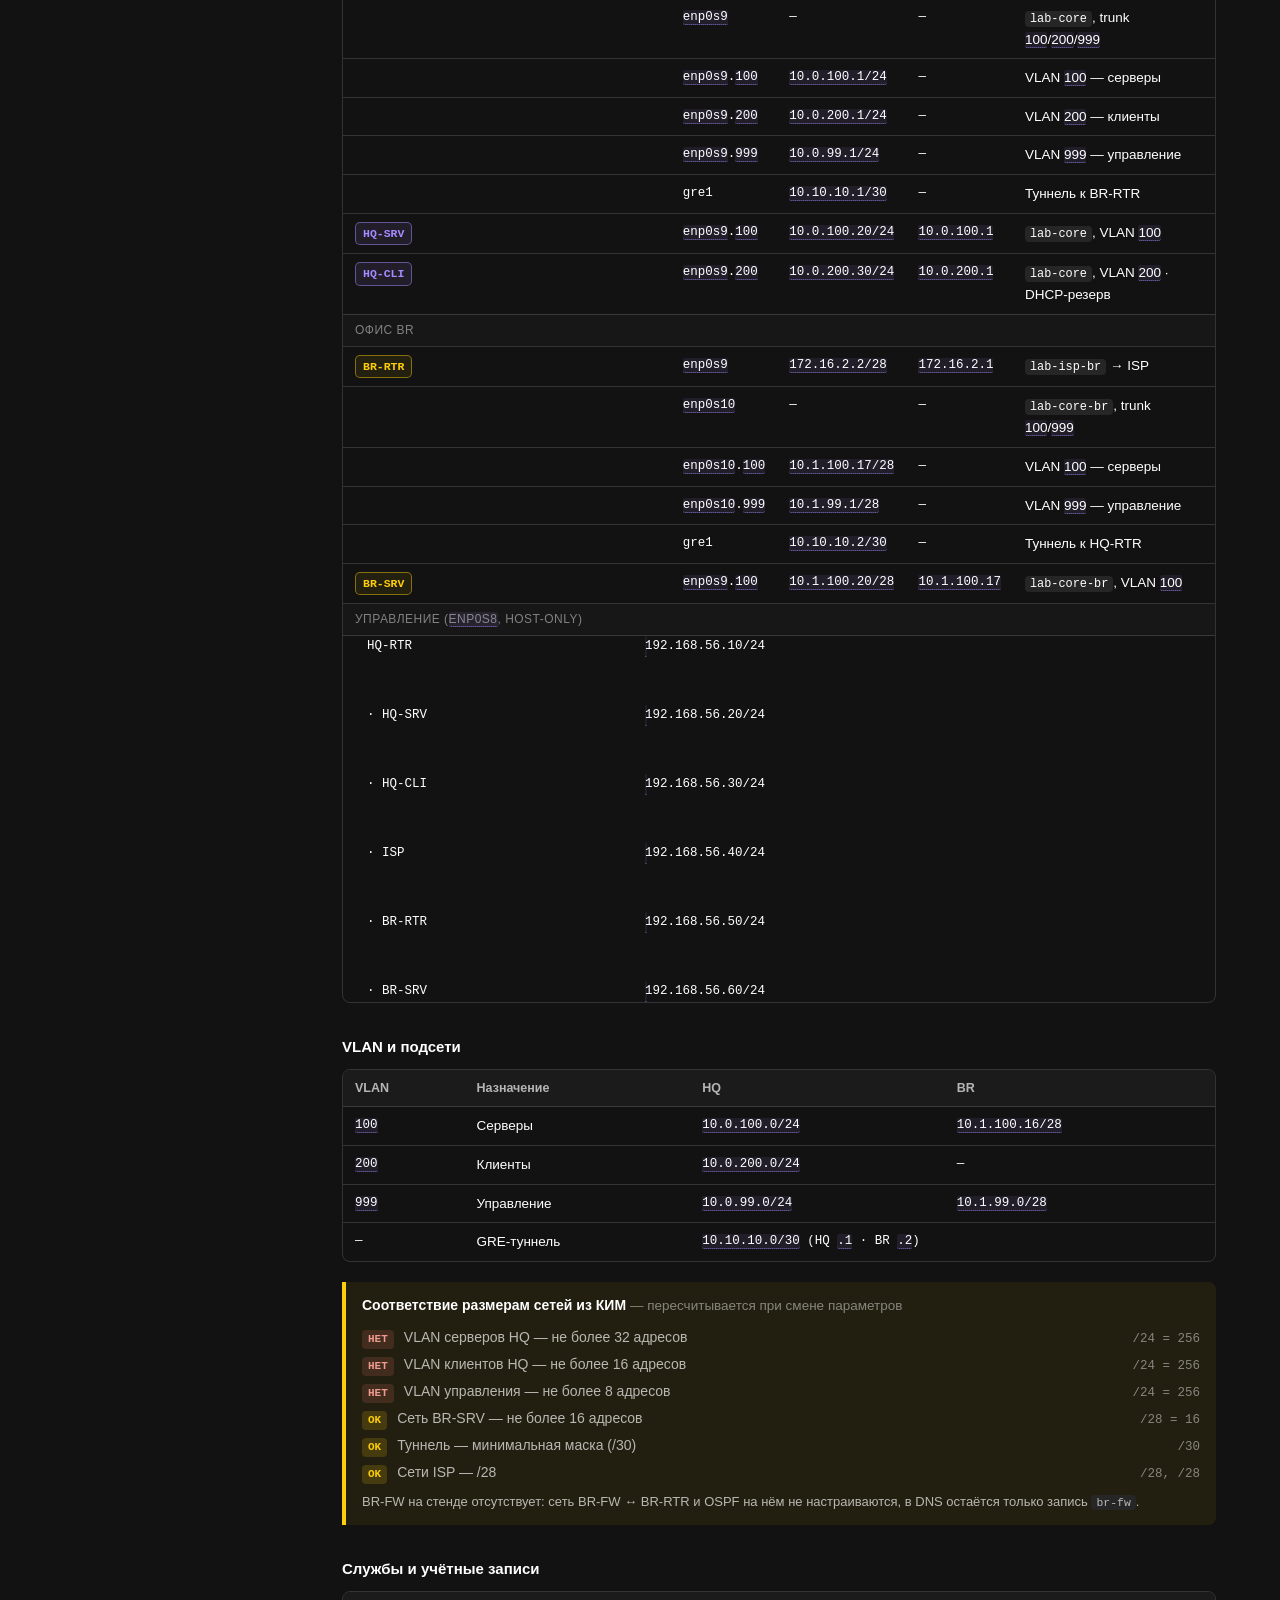
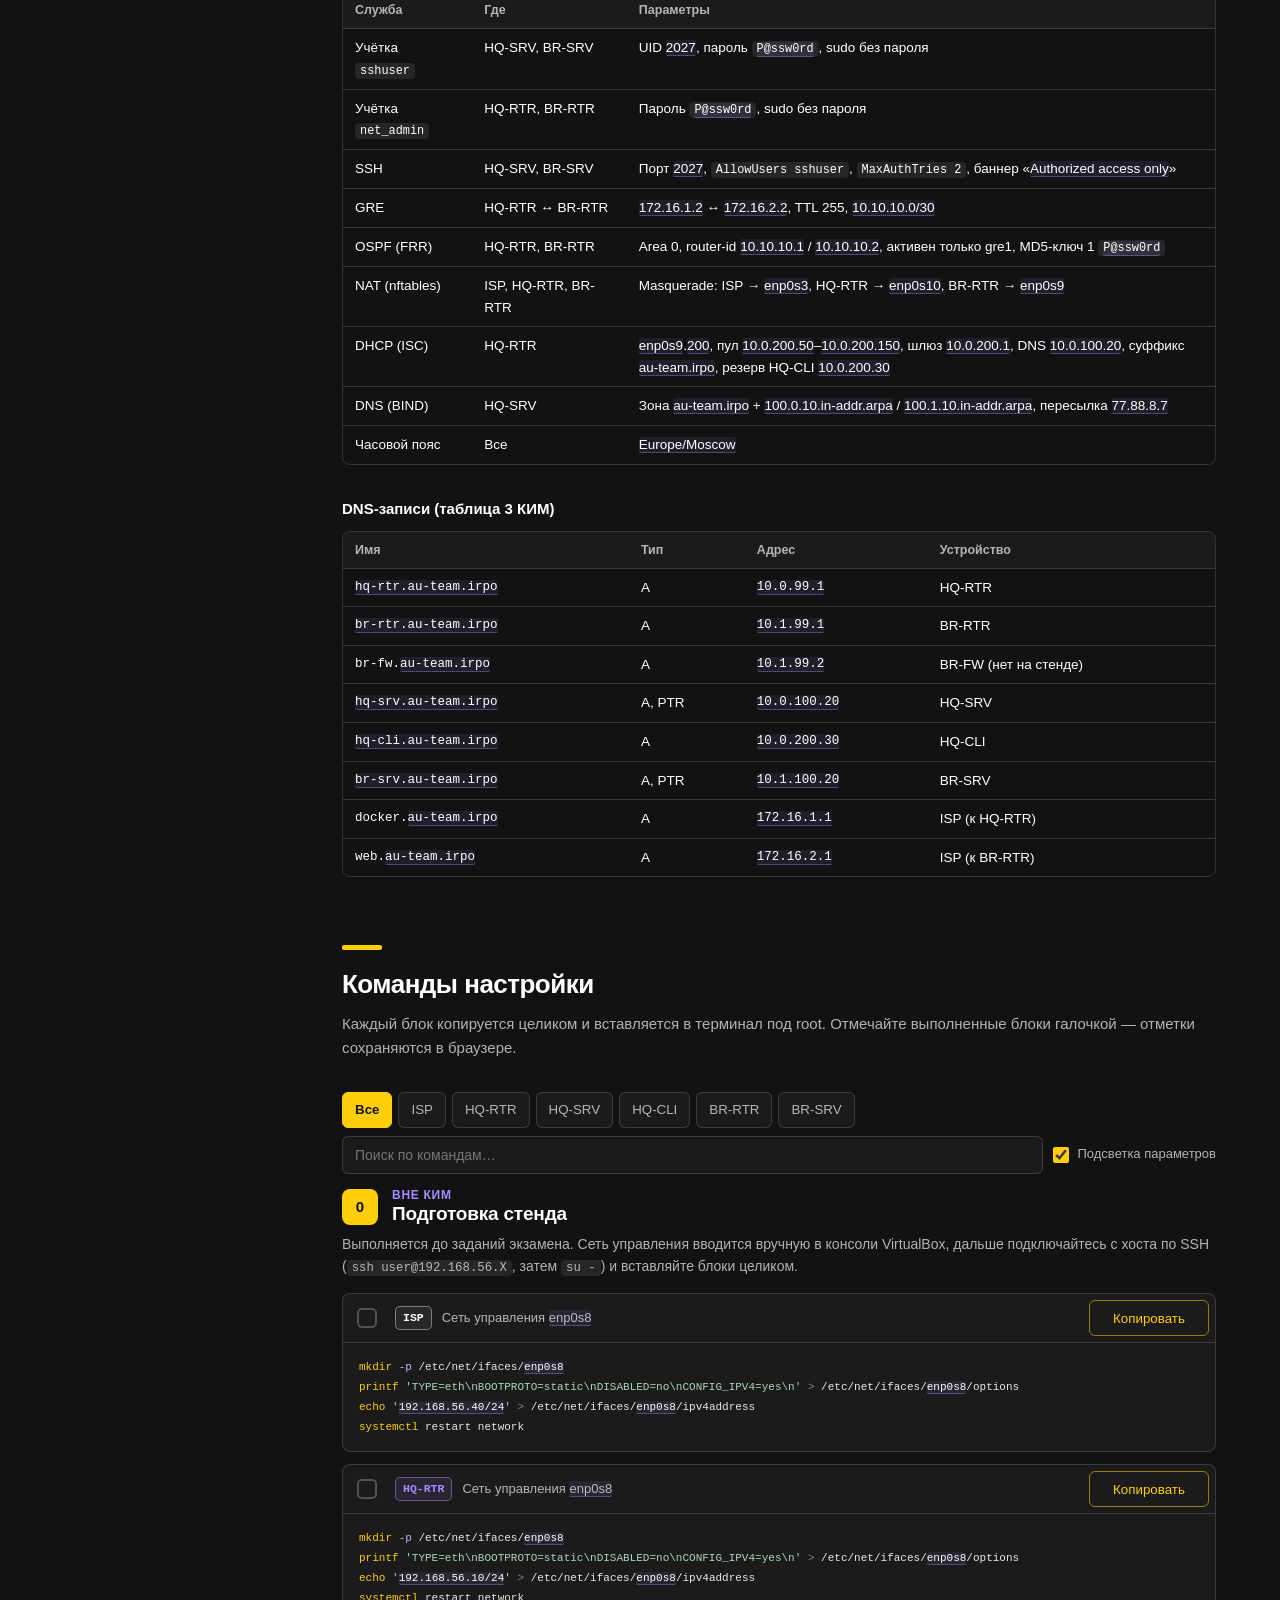
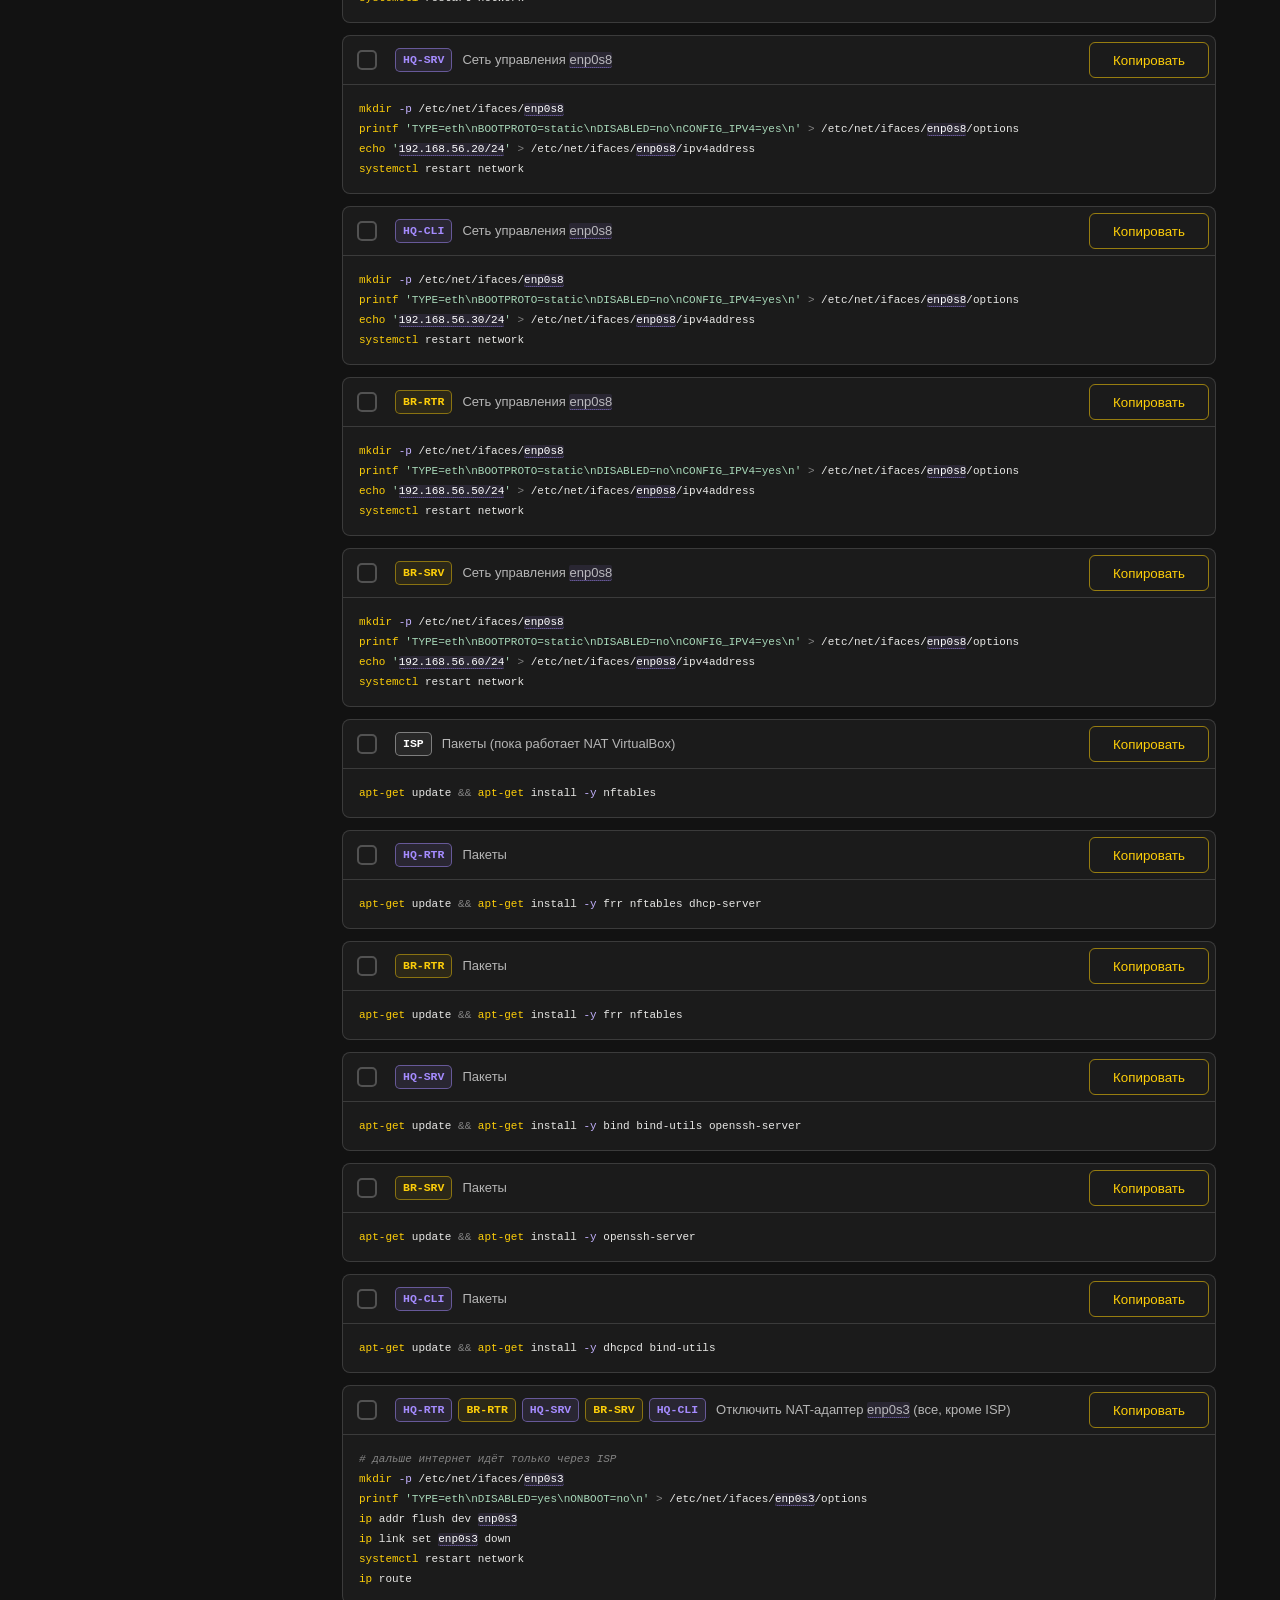
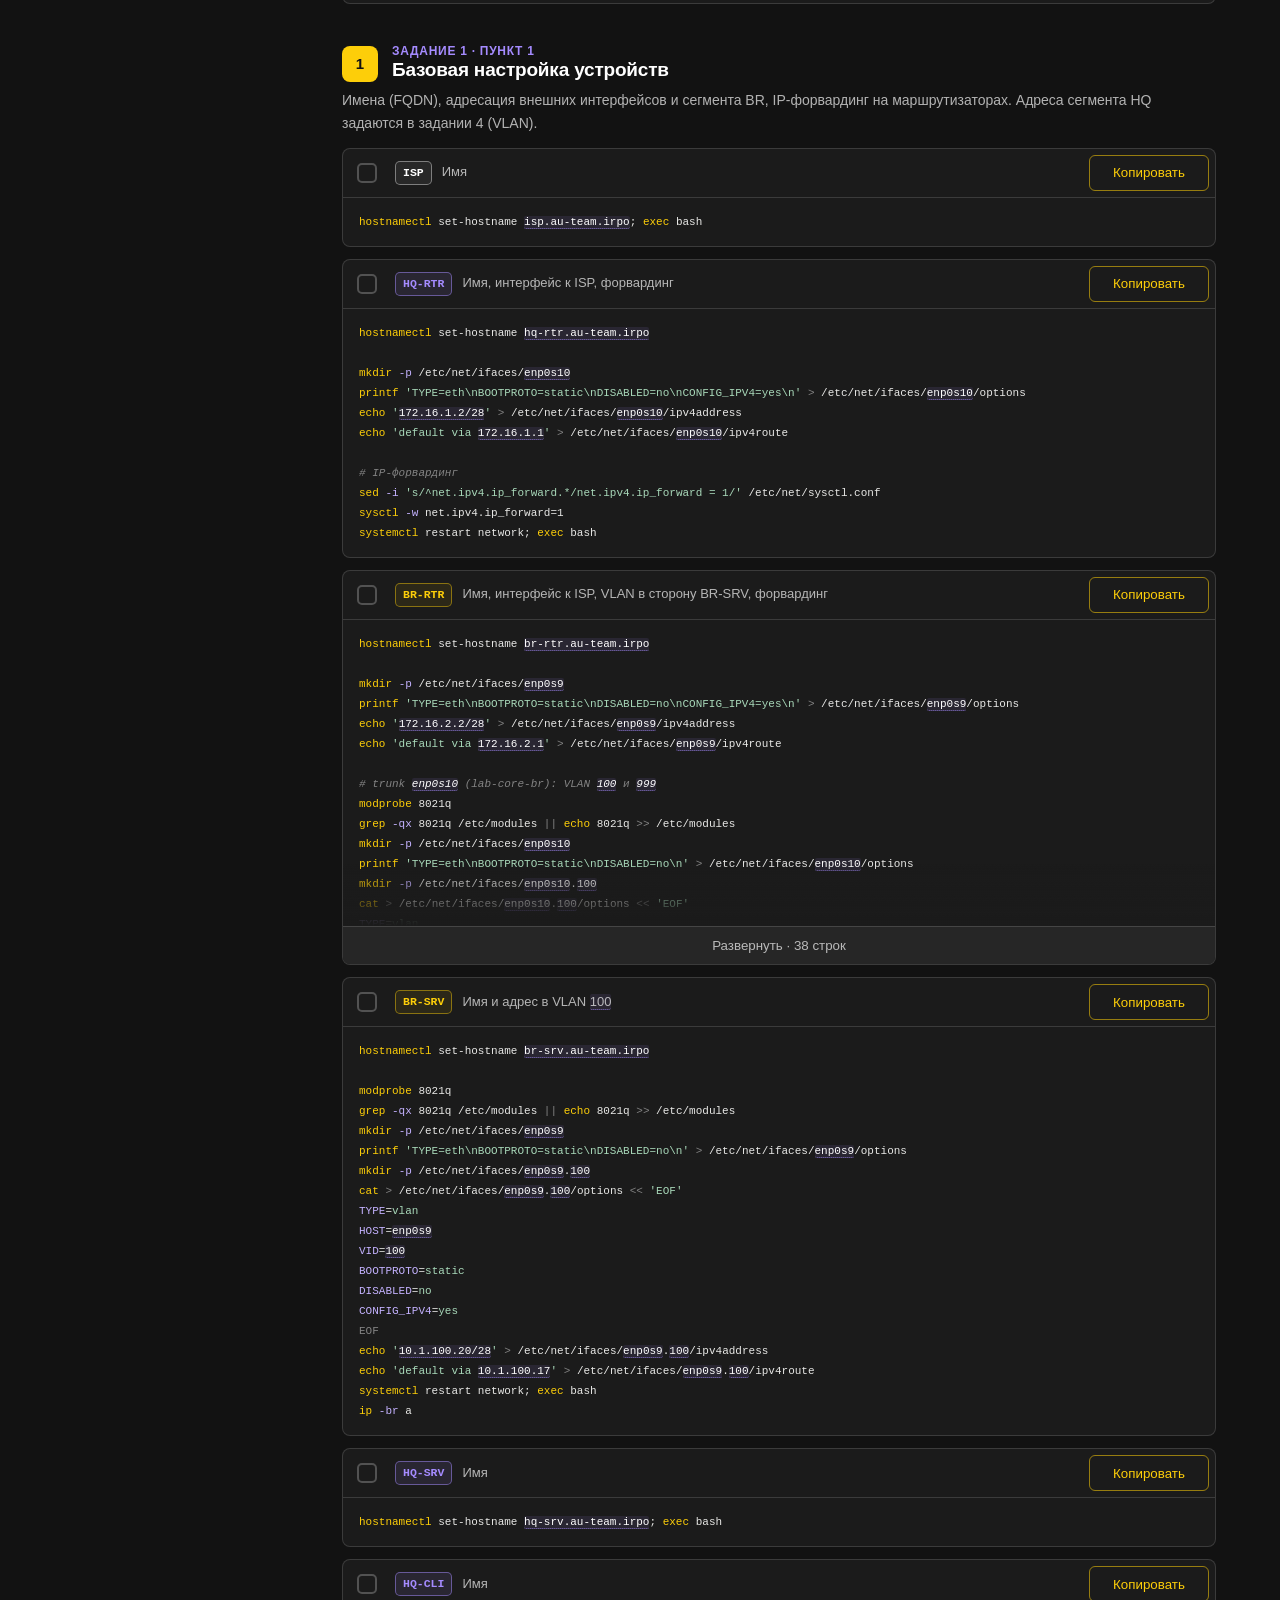
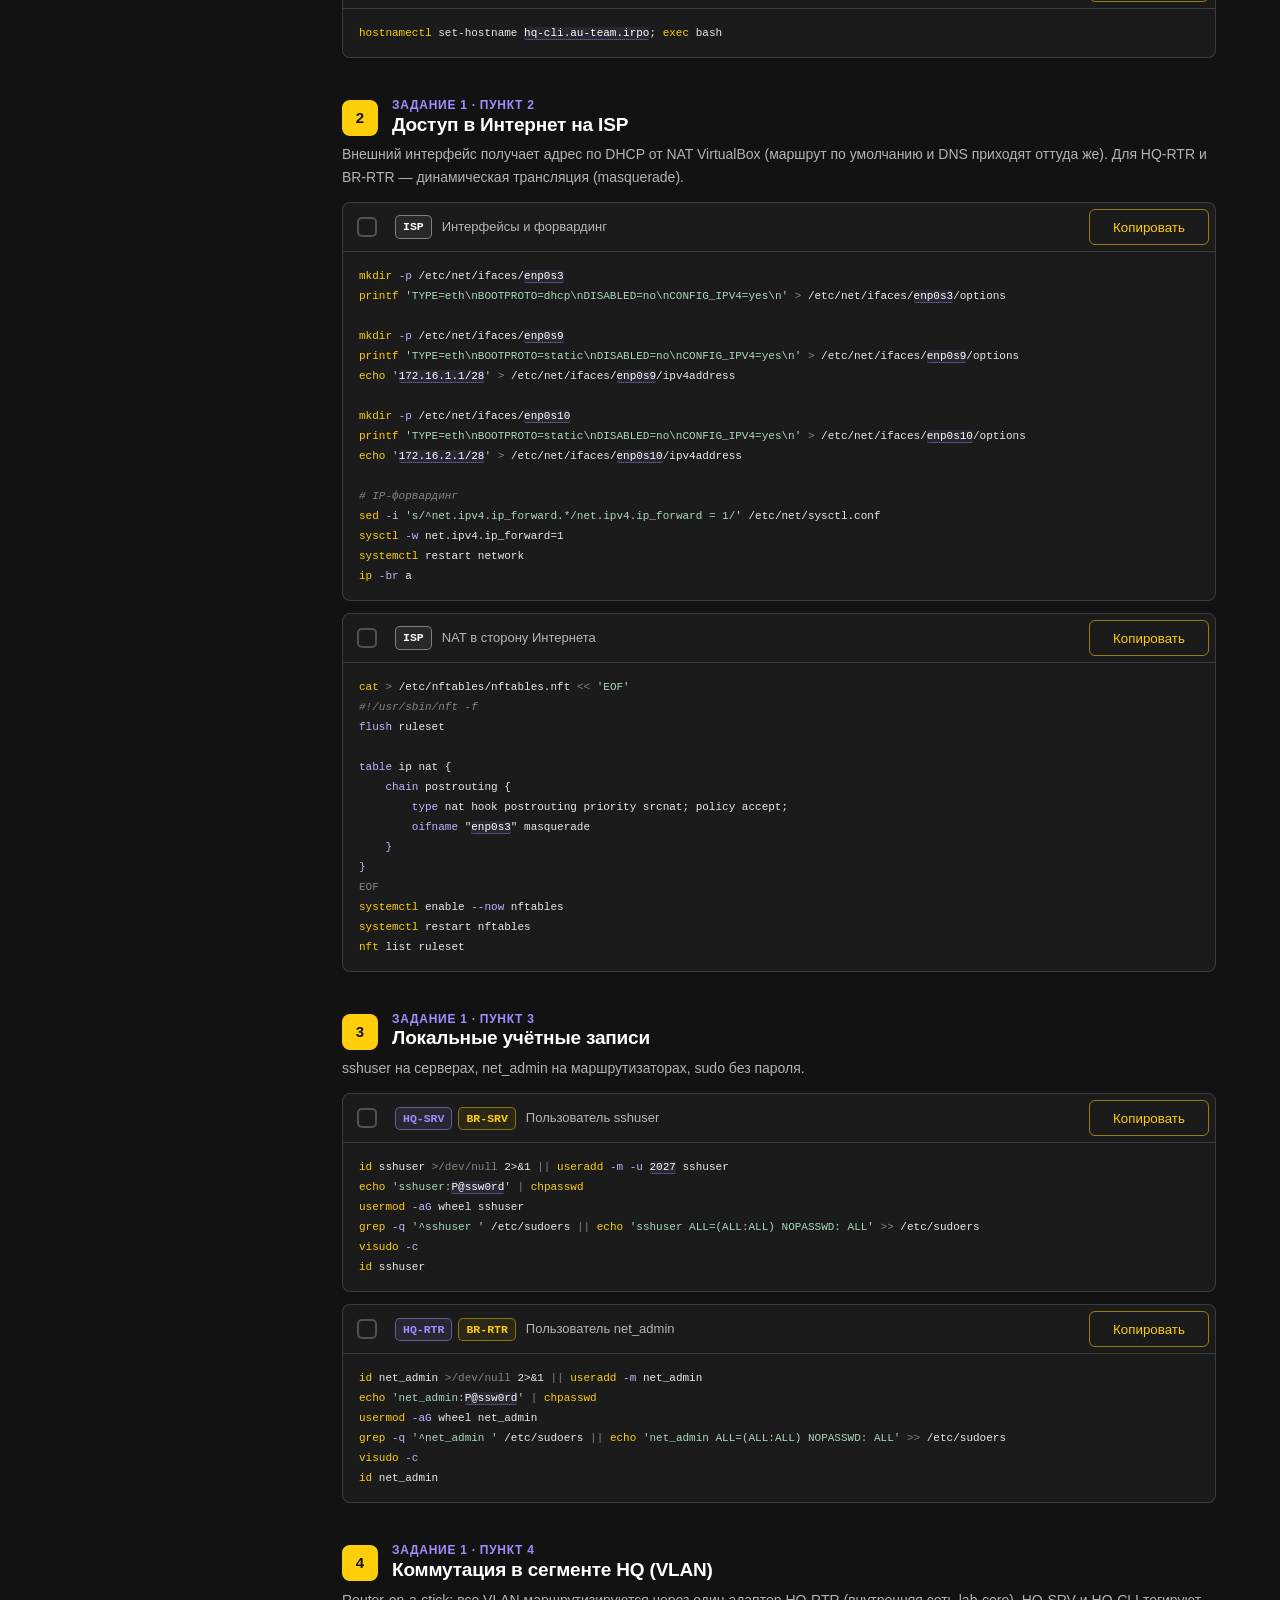
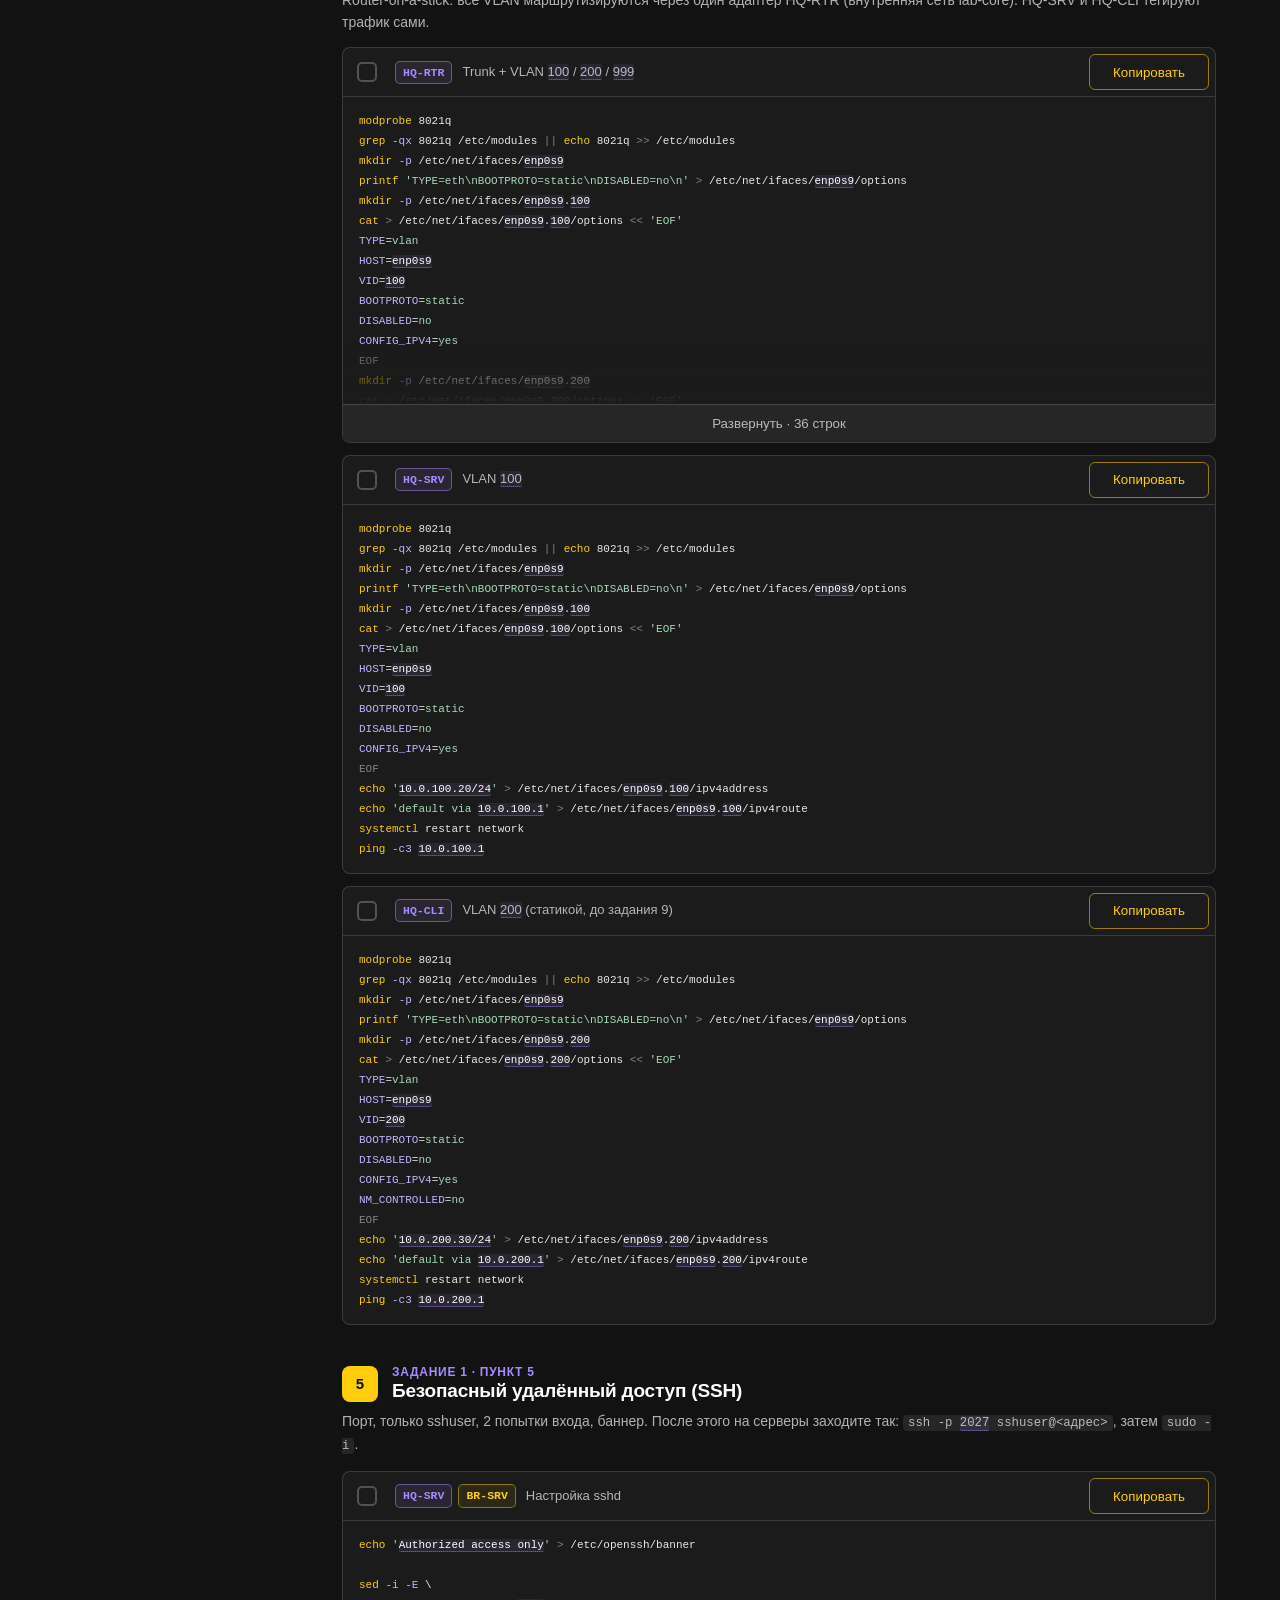
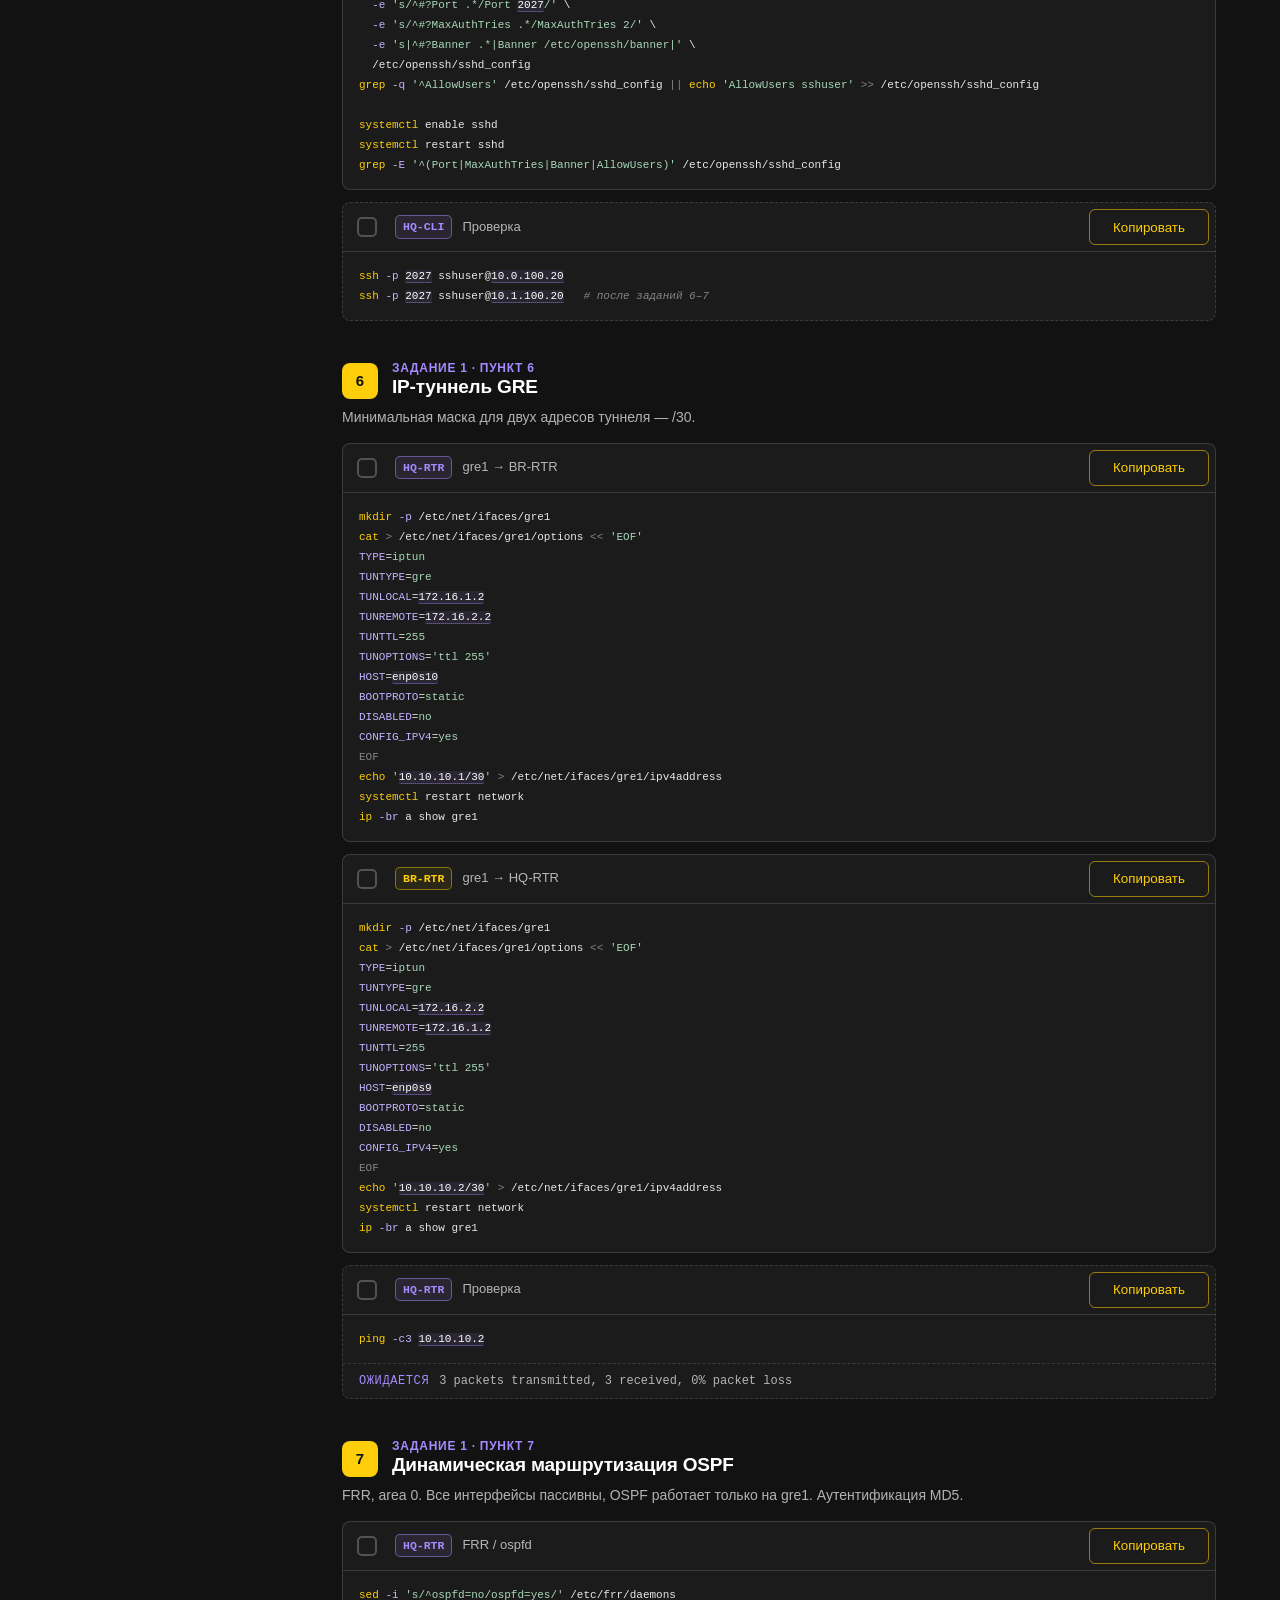
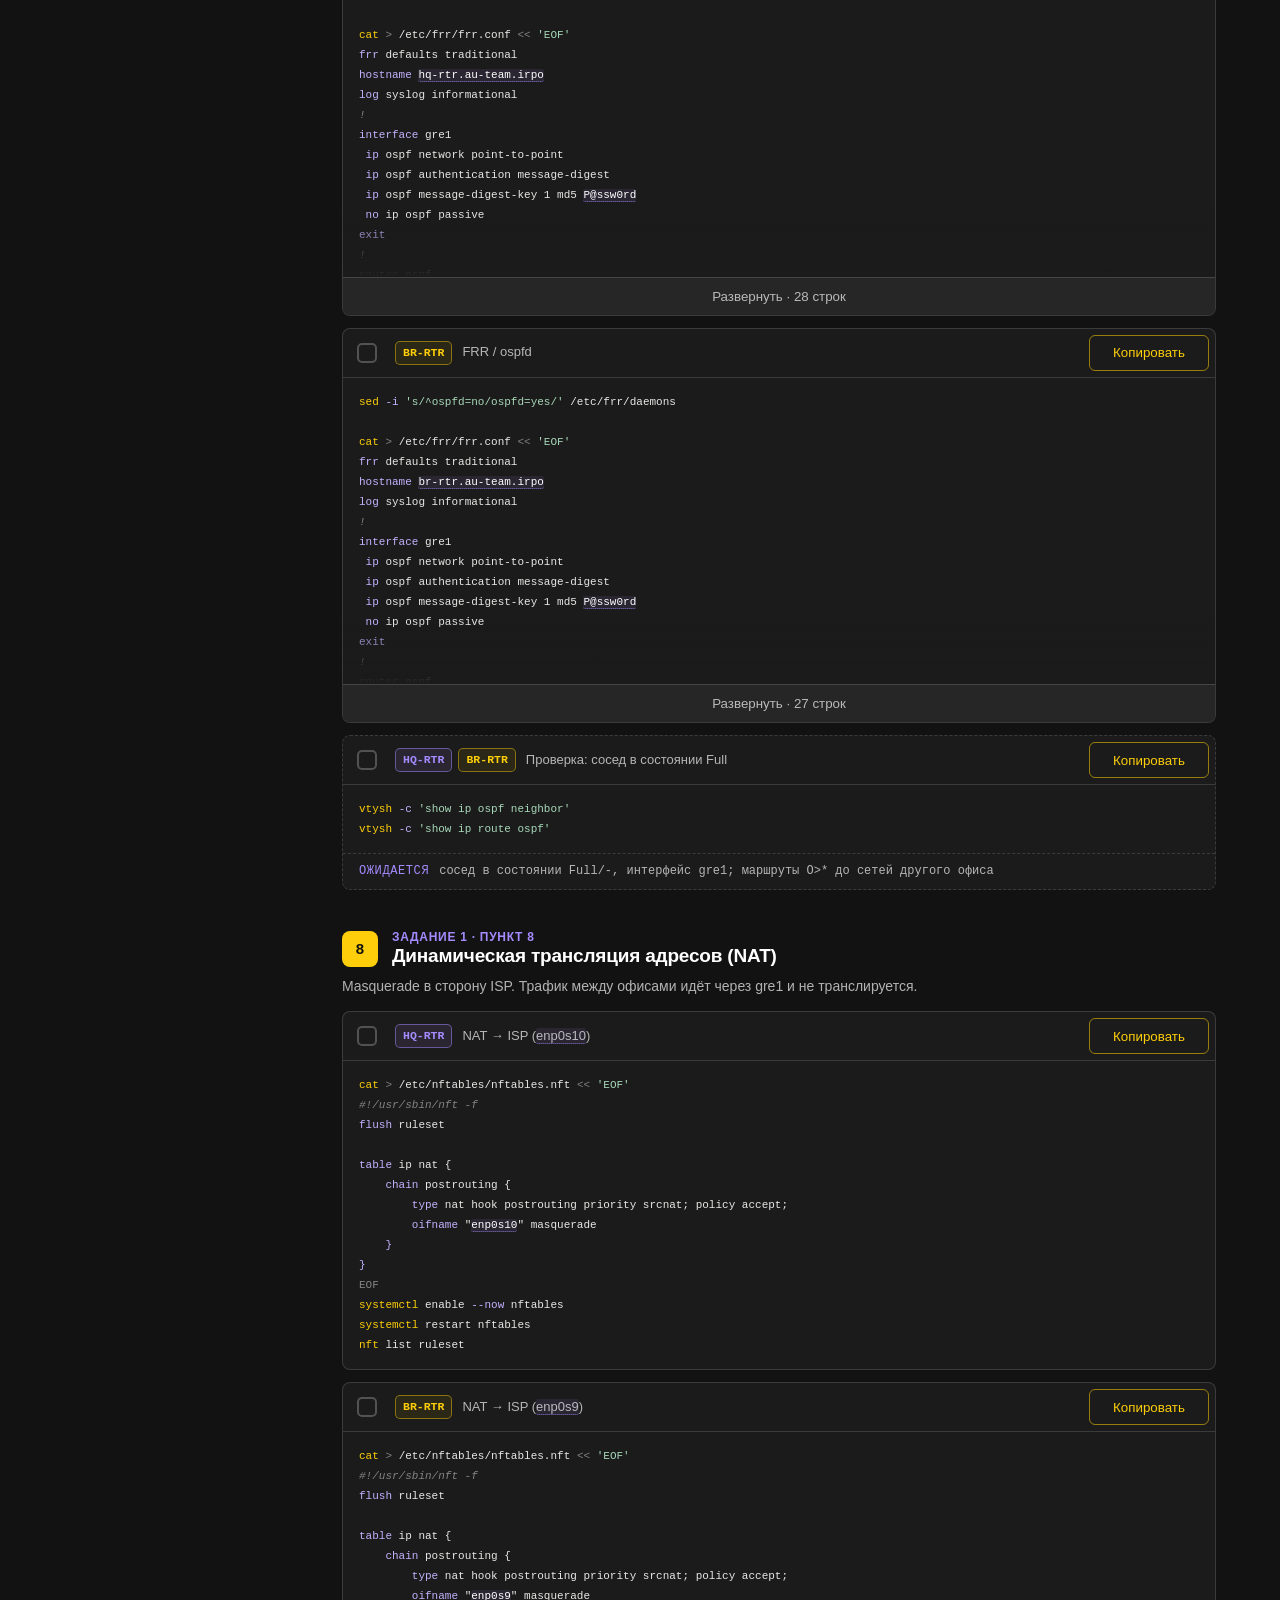
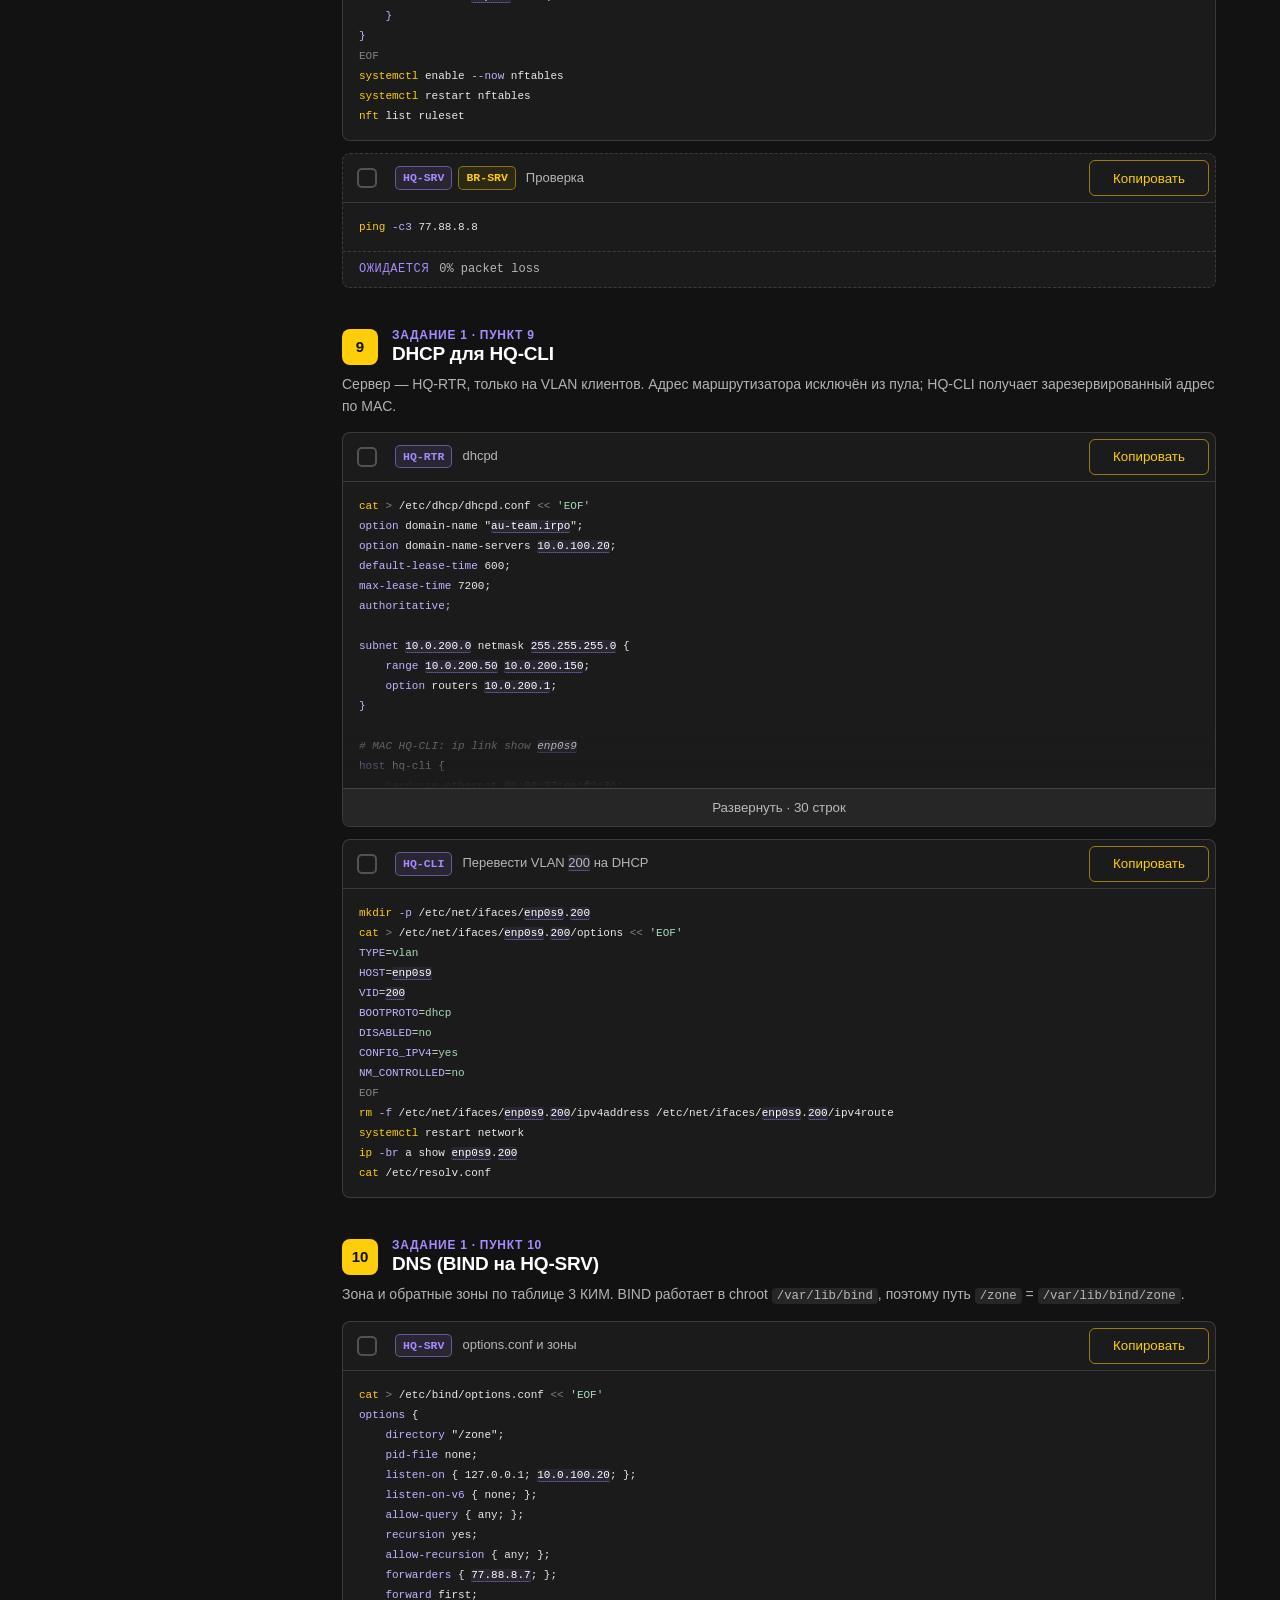
==== commit 43a68f8b: "1.3" ====
--- a/index.html
+++ b/index.html
@@ -122,11 +122,11 @@
 <text x="760" y="362" class="sm">lab-core-br</text>
 <rect x="670" y="428" width="160" height="70" rx="8" class="bx b-br"/>
 <text x="750" y="452" text-anchor="middle" class="nm">BR-SRV</text>
-<text x="750" y="470" text-anchor="middle" class="mn">VLAN <tspan class="v" data-k="V_SRV">100</tspan> · <tspan class="v" data-k="BR_SRV_IP_DOT">.10</tspan></text>
+<text x="750" y="470" text-anchor="middle" class="mn">VLAN <tspan class="v" data-k="V_SRV">100</tspan> · <tspan class="v" data-k="BR_SRV_IP_DOT">.20</tspan></text>
 <text x="750" y="487" text-anchor="middle" class="sm">SSH <tspan class="v" data-k="SSH_PORT">2027</tspan></text>
 <text x="408" y="424" class="mn">HQ: <tspan class="v" data-k="HQ_GW_SRV_SUBNET">10.0.100.0/24</tspan> · <tspan class="v" data-k="HQ_GW_CLI_SUBNET">10.0.200.0/24</tspan></text>
 <text x="408" y="442" class="mn">VLAN <tspan class="v" data-k="V_MGMT">999</tspan>: <tspan class="v" data-k="HQ_GW_MGMT_SUBNET">10.0.99.0/24</tspan></text>
-<text x="408" y="468" class="mn">BR: <tspan class="v" data-k="BR_GW_SRV_SUBNET">10.1.100.0/28</tspan> · <tspan class="v" data-k="BR_GW_MGMT_SUBNET">10.1.99.0/28</tspan></text>
+<text x="408" y="468" class="mn">BR: <tspan class="v" data-k="BR_GW_SRV_SUBNET">10.1.100.16/28</tspan> · <tspan class="v" data-k="BR_GW_MGMT_SUBNET">10.1.99.0/28</tspan></text>
 </svg>
 <svg class="topo-narrow" viewBox="0 0 360 600" role="img" aria-label="Схема сети (вертикальная)" font-family="-apple-system,Segoe UI,Roboto,Arial,sans-serif">
 <rect x="105" y="8" width="150" height="30" rx="15" class="pill-s"/>
@@ -170,11 +170,11 @@
 <text x="90" y="504" text-anchor="middle" class="sm">DHCP-клиент</text>
 <rect x="190" y="370" width="160" height="62" rx="8" class="bx b-br"/>
 <text x="270" y="392" text-anchor="middle" class="nm">BR-SRV</text>
-<text x="270" y="409" text-anchor="middle" class="mn">VLAN <tspan class="v" data-k="V_SRV">100</tspan> · <tspan class="v" data-k="BR_SRV_IP_DOT">.10</tspan></text>
+<text x="270" y="409" text-anchor="middle" class="mn">VLAN <tspan class="v" data-k="V_SRV">100</tspan> · <tspan class="v" data-k="BR_SRV_IP_DOT">.20</tspan></text>
 <text x="270" y="424" text-anchor="middle" class="sm">SSH <tspan class="v" data-k="SSH_PORT">2027</tspan></text>
 <text x="10" y="548" class="mn">HQ: <tspan class="v" data-k="HQ_GW_SRV_SUBNET">10.0.100.0/24</tspan> · <tspan class="v" data-k="HQ_GW_CLI_SUBNET">10.0.200.0/24</tspan></text>
 <text x="10" y="566" class="mn">VLAN <tspan class="v" data-k="V_MGMT">999</tspan>: <tspan class="v" data-k="HQ_GW_MGMT_SUBNET">10.0.99.0/24</tspan></text>
-<text x="10" y="590" class="mn">BR: <tspan class="v" data-k="BR_GW_SRV_SUBNET">10.1.100.0/28</tspan> · <tspan class="v" data-k="BR_GW_MGMT_SUBNET">10.1.99.0/28</tspan></text>
+<text x="10" y="590" class="mn">BR: <tspan class="v" data-k="BR_GW_SRV_SUBNET">10.1.100.16/28</tspan> · <tspan class="v" data-k="BR_GW_MGMT_SUBNET">10.1.99.0/28</tspan></text>
 </svg>
 </div>
 
@@ -208,10 +208,10 @@
 <tr class="grp"><td colspan="5">Офис BR</td></tr>
 <tr><td><span class="dev d-br">BR-RTR</span></td><td class="m"><span class="v" data-k="BR_WAN_IF">enp0s9</span></td><td class="m"><span class="v" data-k="BR_WAN_CIDR">172.16.2.2/28</span></td><td class="m"><span class="v" data-k="ISP_BR_IP">172.16.2.1</span></td><td><code>lab-isp-br</code> → ISP</td></tr>
 <tr><td></td><td class="m"><span class="v" data-k="BR_LAN_IF">enp0s10</span></td><td class="m">—</td><td class="m">—</td><td><code>lab-core-br</code>, trunk <span class="v" data-k="V_SRV">100</span>/<span class="v" data-k="V_MGMT">999</span></td></tr>
-<tr><td></td><td class="m"><span class="v" data-k="BR_LAN_IF">enp0s10</span>.<span class="v" data-k="V_SRV">100</span></td><td class="m"><span class="v" data-k="BR_GW_SRV">10.1.100.1/28</span></td><td class="m">—</td><td>VLAN <span class="v" data-k="V_SRV">100</span> — серверы</td></tr>
+<tr><td></td><td class="m"><span class="v" data-k="BR_LAN_IF">enp0s10</span>.<span class="v" data-k="V_SRV">100</span></td><td class="m"><span class="v" data-k="BR_GW_SRV">10.1.100.17/28</span></td><td class="m">—</td><td>VLAN <span class="v" data-k="V_SRV">100</span> — серверы</td></tr>
 <tr><td></td><td class="m"><span class="v" data-k="BR_LAN_IF">enp0s10</span>.<span class="v" data-k="V_MGMT">999</span></td><td class="m"><span class="v" data-k="BR_GW_MGMT">10.1.99.1/28</span></td><td class="m">—</td><td>VLAN <span class="v" data-k="V_MGMT">999</span> — управление</td></tr>
 <tr><td></td><td class="m">gre1</td><td class="m"><span class="v" data-k="GRE_BR_CIDR">10.10.10.2/30</span></td><td class="m">—</td><td>Туннель к HQ-RTR</td></tr>
-<tr><td><span class="dev d-br">BR-SRV</span></td><td class="m"><span class="v" data-k="BR_SRV_IF">enp0s9</span>.<span class="v" data-k="V_SRV">100</span></td><td class="m"><span class="v" data-k="BR_SRV_CIDR">10.1.100.10/28</span></td><td class="m"><span class="v" data-k="BR_GW_SRV_IP">10.1.100.1</span></td><td><code>lab-core-br</code>, VLAN <span class="v" data-k="V_SRV">100</span></td></tr>
+<tr><td><span class="dev d-br">BR-SRV</span></td><td class="m"><span class="v" data-k="BR_SRV_IF">enp0s9</span>.<span class="v" data-k="V_SRV">100</span></td><td class="m"><span class="v" data-k="BR_SRV_CIDR">10.1.100.20/28</span></td><td class="m"><span class="v" data-k="BR_GW_SRV_IP">10.1.100.17</span></td><td><code>lab-core-br</code>, VLAN <span class="v" data-k="V_SRV">100</span></td></tr>
 <tr class="grp"><td colspan="5">Управление (<span class="v" data-k="MG_IF">enp0s8</span>, Host-Only)</td></tr>
 <tr><td colspan="5" class="m wrap">HQ-RTR <span class="v" data-k="MG_HQRTR_CIDR">192.168.56.10/24</span> · HQ-SRV <span class="v" data-k="MG_HQSRV_CIDR">192.168.56.20/24</span> · HQ-CLI <span class="v" data-k="MG_HQCLI_CIDR">192.168.56.30/24</span> · ISP <span class="v" data-k="MG_ISP_CIDR">192.168.56.40/24</span> · BR-RTR <span class="v" data-k="MG_BRRTR_CIDR">192.168.56.50/24</span> · BR-SRV <span class="v" data-k="MG_BRSRV_CIDR">192.168.56.60/24</span></td></tr>
 </table></div>
@@ -219,7 +219,7 @@
 <h4 id="vlan">VLAN и подсети</h4>
 <div class="tw"><table>
 <tr><th>VLAN</th><th>Назначение</th><th>HQ</th><th>BR</th></tr>
-<tr><td class="m"><span class="v" data-k="V_SRV">100</span></td><td>Серверы</td><td class="m"><span class="v" data-k="HQ_GW_SRV_SUBNET">10.0.100.0/24</span></td><td class="m"><span class="v" data-k="BR_GW_SRV_SUBNET">10.1.100.0/28</span></td></tr>
+<tr><td class="m"><span class="v" data-k="V_SRV">100</span></td><td>Серверы</td><td class="m"><span class="v" data-k="HQ_GW_SRV_SUBNET">10.0.100.0/24</span></td><td class="m"><span class="v" data-k="BR_GW_SRV_SUBNET">10.1.100.16/28</span></td></tr>
 <tr><td class="m"><span class="v" data-k="V_CLI">200</span></td><td>Клиенты</td><td class="m"><span class="v" data-k="HQ_GW_CLI_SUBNET">10.0.200.0/24</span></td><td class="m">—</td></tr>
 <tr><td class="m"><span class="v" data-k="V_MGMT">999</span></td><td>Управление</td><td class="m"><span class="v" data-k="HQ_GW_MGMT_SUBNET">10.0.99.0/24</span></td><td class="m"><span class="v" data-k="BR_GW_MGMT_SUBNET">10.1.99.0/28</span></td></tr>
 <tr><td class="m">—</td><td>GRE-туннель</td><td class="m" colspan="2"><span class="v" data-k="GRE_HQ_SUBNET">10.10.10.0/30</span> (HQ <span class="v" data-k="GRE_HQ_DOT">.1</span> · BR <span class="v" data-k="GRE_BR_DOT">.2</span>)</td></tr>
@@ -250,7 +250,7 @@
 <tr><td class="m">br-fw.<span class="v" data-k="DOMAIN">au-team.irpo</span></td><td>A</td><td class="m"><span class="v" data-k="BR_FW_IP">10.1.99.2</span></td><td>BR-FW (нет на стенде)</td></tr>
 <tr><td class="m"><span class="v" data-k="H_HQSRV">hq-srv.au-team.irpo</span></td><td>A, PTR</td><td class="m"><span class="v" data-k="HQ_SRV_IP">10.0.100.20</span></td><td>HQ-SRV</td></tr>
 <tr><td class="m"><span class="v" data-k="H_HQCLI">hq-cli.au-team.irpo</span></td><td>A</td><td class="m"><span class="v" data-k="HQ_CLI_IP">10.0.200.30</span></td><td>HQ-CLI</td></tr>
-<tr><td class="m"><span class="v" data-k="H_BRSRV">br-srv.au-team.irpo</span></td><td>A, PTR</td><td class="m"><span class="v" data-k="BR_SRV_IP">10.1.100.10</span></td><td>BR-SRV</td></tr>
+<tr><td class="m"><span class="v" data-k="H_BRSRV">br-srv.au-team.irpo</span></td><td>A, PTR</td><td class="m"><span class="v" data-k="BR_SRV_IP">10.1.100.20</span></td><td>BR-SRV</td></tr>
 <tr><td class="m">docker.<span class="v" data-k="DOMAIN">au-team.irpo</span></td><td>A</td><td class="m"><span class="v" data-k="ISP_HQ_IP">172.16.1.1</span></td><td>ISP (к HQ-RTR)</td></tr>
 <tr><td class="m">web.<span class="v" data-k="DOMAIN">au-team.irpo</span></td><td>A</td><td class="m"><span class="v" data-k="ISP_BR_IP">172.16.2.1</span></td><td>ISP (к BR-RTR)</td></tr>
 </table></div>
@@ -377,7 +377,7 @@
 <span class="p">DISABLED</span>=<span class="s">no</span>
 <span class="p">CONFIG_IPV4</span>=<span class="s">yes</span>
 <span class="h">EOF</span>
-<span class="k">echo</span> <span class="s">&#x27;<span class="v" data-k="BR_GW_SRV">10.1.100.1/28</span>&#x27;</span> <span class="op">&gt;</span> /etc/net/ifaces/<span class="v" data-k="BR_LAN_IF">enp0s10</span>.<span class="v" data-k="V_SRV">100</span>/ipv4address
+<span class="k">echo</span> <span class="s">&#x27;<span class="v" data-k="BR_GW_SRV">10.1.100.17/28</span>&#x27;</span> <span class="op">&gt;</span> /etc/net/ifaces/<span class="v" data-k="BR_LAN_IF">enp0s10</span>.<span class="v" data-k="V_SRV">100</span>/ipv4address
 <span class="k">echo</span> <span class="s">&#x27;<span class="v" data-k="BR_GW_MGMT">10.1.99.1/28</span>&#x27;</span> <span class="op">&gt;</span> /etc/net/ifaces/<span class="v" data-k="BR_LAN_IF">enp0s10</span>.<span class="v" data-k="V_MGMT">999</span>/ipv4address
 
 <span class="c"># IP-форвардинг</span>
@@ -401,8 +401,8 @@
 <span class="p">DISABLED</span>=<span class="s">no</span>
 <span class="p">CONFIG_IPV4</span>=<span class="s">yes</span>
 <span class="h">EOF</span>
-<span class="k">echo</span> <span class="s">&#x27;<span class="v" data-k="BR_SRV_CIDR">10.1.100.10/28</span>&#x27;</span> <span class="op">&gt;</span> /etc/net/ifaces/<span class="v" data-k="BR_SRV_IF">enp0s9</span>.<span class="v" data-k="V_SRV">100</span>/ipv4address
-<span class="k">echo</span> <span class="s">&#x27;default via <span class="v" data-k="BR_GW_SRV_IP">10.1.100.1</span>&#x27;</span> <span class="op">&gt;</span> /etc/net/ifaces/<span class="v" data-k="BR_SRV_IF">enp0s9</span>.<span class="v" data-k="V_SRV">100</span>/ipv4route
+<span class="k">echo</span> <span class="s">&#x27;<span class="v" data-k="BR_SRV_CIDR">10.1.100.20/28</span>&#x27;</span> <span class="op">&gt;</span> /etc/net/ifaces/<span class="v" data-k="BR_SRV_IF">enp0s9</span>.<span class="v" data-k="V_SRV">100</span>/ipv4address
+<span class="k">echo</span> <span class="s">&#x27;default via <span class="v" data-k="BR_GW_SRV_IP">10.1.100.17</span>&#x27;</span> <span class="op">&gt;</span> /etc/net/ifaces/<span class="v" data-k="BR_SRV_IF">enp0s9</span>.<span class="v" data-k="V_SRV">100</span>/ipv4route
 <span class="k">systemctl</span> restart network; <span class="k">exec</span> bash
 <span class="k">ip</span> <span class="o">-br</span> a</code></pre></div><div class="block" id="t1-5" data-dev="HQ-SRV" data-kind="cmd">
 <div class="bh"><label class="done" title="Отметить как выполненное"><input type="checkbox" aria-label="Готово: Имя"><span class="box" aria-hidden="true"></span></label><div class="bt"><span class="dev d-hq">HQ-SRV</span><span class="btitle">Имя</span></div><button class="copy" type="button">Копировать</button></div>
@@ -452,17 +452,17 @@
 <p class="sd">sshuser на серверах, net_admin на маршрутизаторах, sudo без пароля.</p>
 <div class="block" id="t3-1" data-dev="HQ-SRV|BR-SRV" data-kind="cmd">
 <div class="bh"><label class="done" title="Отметить как выполненное"><input type="checkbox" aria-label="Готово: Пользователь sshuser"><span class="box" aria-hidden="true"></span></label><div class="bt"><span class="dev d-hq">HQ-SRV</span><span class="dev d-br">BR-SRV</span><span class="btitle">Пользователь sshuser</span></div><button class="copy" type="button">Копировать</button></div>
-<pre><code><span class="k">useradd</span> <span class="o">-m</span> <span class="o">-u</span> <span class="v" data-k="SSH_UID">2027</span> sshuser
+<pre><code><span class="k">id</span> sshuser <span class="op">&gt;/dev/null</span> 2&gt;&amp;1 <span class="op">||</span> <span class="k">useradd</span> <span class="o">-m</span> <span class="o">-u</span> <span class="v" data-k="SSH_UID">2027</span> sshuser
 <span class="k">echo</span> <span class="s">&#x27;sshuser:<span class="v" data-k="PW">P@ssw0rd</span>&#x27;</span> <span class="op">|</span> <span class="k">chpasswd</span>
 <span class="k">usermod</span> <span class="o">-aG</span> wheel sshuser
-<span class="k">echo</span> <span class="s">&#x27;sshuser ALL=(ALL:ALL) NOPASSWD: ALL&#x27;</span> <span class="op">&gt;&gt;</span> /etc/sudoers
+<span class="k">grep</span> <span class="o">-q</span> <span class="s">&#x27;^sshuser &#x27;</span> /etc/sudoers <span class="op">||</span> <span class="k">echo</span> <span class="s">&#x27;sshuser ALL=(ALL:ALL) NOPASSWD: ALL&#x27;</span> <span class="op">&gt;&gt;</span> /etc/sudoers
 <span class="k">visudo</span> <span class="o">-c</span>
 <span class="k">id</span> sshuser</code></pre></div><div class="block" id="t3-2" data-dev="HQ-RTR|BR-RTR" data-kind="cmd">
 <div class="bh"><label class="done" title="Отметить как выполненное"><input type="checkbox" aria-label="Готово: Пользователь net_admin"><span class="box" aria-hidden="true"></span></label><div class="bt"><span class="dev d-hq">HQ-RTR</span><span class="dev d-br">BR-RTR</span><span class="btitle">Пользователь net_admin</span></div><button class="copy" type="button">Копировать</button></div>
-<pre><code><span class="k">useradd</span> <span class="o">-m</span> net_admin
+<pre><code><span class="k">id</span> net_admin <span class="op">&gt;/dev/null</span> 2&gt;&amp;1 <span class="op">||</span> <span class="k">useradd</span> <span class="o">-m</span> net_admin
 <span class="k">echo</span> <span class="s">&#x27;net_admin:<span class="v" data-k="PW">P@ssw0rd</span>&#x27;</span> <span class="op">|</span> <span class="k">chpasswd</span>
 <span class="k">usermod</span> <span class="o">-aG</span> wheel net_admin
-<span class="k">echo</span> <span class="s">&#x27;net_admin ALL=(ALL:ALL) NOPASSWD: ALL&#x27;</span> <span class="op">&gt;&gt;</span> /etc/sudoers
+<span class="k">grep</span> <span class="o">-q</span> <span class="s">&#x27;^net_admin &#x27;</span> /etc/sudoers <span class="op">||</span> <span class="k">echo</span> <span class="s">&#x27;net_admin ALL=(ALL:ALL) NOPASSWD: ALL&#x27;</span> <span class="op">&gt;&gt;</span> /etc/sudoers
 <span class="k">visudo</span> <span class="o">-c</span>
 <span class="k">id</span> net_admin</code></pre></div>
 </section>
@@ -557,14 +557,14 @@
   <span class="o">-e</span> <span class="s">&#x27;s/^#?MaxAuthTries .*/MaxAuthTries 2/&#x27;</span> \
   <span class="o">-e</span> <span class="s">&#x27;s|^#?Banner .*|Banner /etc/openssh/banner|&#x27;</span> \
   /etc/openssh/sshd_config
-<span class="k">echo</span> <span class="s">&#x27;AllowUsers sshuser&#x27;</span> <span class="op">&gt;&gt;</span> /etc/openssh/sshd_config
+<span class="k">grep</span> <span class="o">-q</span> <span class="s">&#x27;^AllowUsers&#x27;</span> /etc/openssh/sshd_config <span class="op">||</span> <span class="k">echo</span> <span class="s">&#x27;AllowUsers sshuser&#x27;</span> <span class="op">&gt;&gt;</span> /etc/openssh/sshd_config
 
 <span class="k">systemctl</span> enable sshd
 <span class="k">systemctl</span> restart sshd
 <span class="k">grep</span> <span class="o">-E</span> <span class="s">&#x27;^(Port|MaxAuthTries|Banner|AllowUsers)&#x27;</span> /etc/openssh/sshd_config</code></pre></div><div class="block chk" id="t5-2" data-dev="HQ-CLI" data-kind="check">
 <div class="bh"><label class="done" title="Отметить как выполненное"><input type="checkbox" aria-label="Готово: Проверка"><span class="box" aria-hidden="true"></span></label><div class="bt"><span class="dev d-hq">HQ-CLI</span><span class="btitle">Проверка</span></div><button class="copy" type="button">Копировать</button></div>
 <pre><code><span class="k">ssh</span> <span class="o">-p</span> <span class="v" data-k="SSH_PORT">2027</span> sshuser@<span class="v" data-k="HQ_SRV_IP">10.0.100.20</span>
-<span class="k">ssh</span> <span class="o">-p</span> <span class="v" data-k="SSH_PORT">2027</span> sshuser@<span class="v" data-k="BR_SRV_IP">10.1.100.10</span>   <span class="c"># после заданий 6–7</span></code></pre></div>
+<span class="k">ssh</span> <span class="o">-p</span> <span class="v" data-k="SSH_PORT">2027</span> sshuser@<span class="v" data-k="BR_SRV_IP">10.1.100.20</span>   <span class="c"># после заданий 6–7</span></code></pre></div>
 </section>
 <section class="step" id="t6" data-num="6" data-title="IP-туннель GRE">
 <div class="sh"><span class="snum">6</span><div><div class="exam">Задание 1 · пункт 6</div><h3>IP-туннель GRE</h3></div></div>
@@ -605,7 +605,7 @@
 <span class="k">systemctl</span> restart network
 <span class="k">ip</span> <span class="o">-br</span> a show gre1</code></pre></div><div class="block chk" id="t6-3" data-dev="HQ-RTR" data-kind="check">
 <div class="bh"><label class="done" title="Отметить как выполненное"><input type="checkbox" aria-label="Готово: Проверка"><span class="box" aria-hidden="true"></span></label><div class="bt"><span class="dev d-hq">HQ-RTR</span><span class="btitle">Проверка</span></div><button class="copy" type="button">Копировать</button></div>
-<pre><code><span class="k">ping</span> <span class="o">-c3</span> <span class="v" data-k="GRE_BR">10.10.10.2</span></code></pre></div>
+<pre><code><span class="k">ping</span> <span class="o">-c3</span> <span class="v" data-k="GRE_BR">10.10.10.2</span></code></pre><div class="exp"><span class="expl">Ожидается</span><div class="expt">3 packets transmitted, 3 received, 0% packet loss</div></div></div>
 </section>
 <section class="step" id="t7" data-num="7" data-title="Динамическая маршрутизация OSPF">
 <div class="sh"><span class="snum">7</span><div><div class="exam">Задание 1 · пункт 7</div><h3>Динамическая маршрутизация OSPF</h3></div></div>
@@ -658,7 +658,7 @@
 <span class="p">router</span> ospf
  <span class="p">ospf</span> router-id <span class="v" data-k="GRE_BR">10.10.10.2</span>
  <span class="p">passive-interface</span> default
- <span class="p">network</span> <span class="v" data-k="BR_GW_SRV_SUBNET">10.1.100.0/28</span> area 0
+ <span class="p">network</span> <span class="v" data-k="BR_GW_SRV_SUBNET">10.1.100.16/28</span> area 0
  <span class="p">network</span> <span class="v" data-k="BR_GW_MGMT_SUBNET">10.1.99.0/28</span> area 0
  <span class="p">network</span> <span class="v" data-k="GRE_HQ_SUBNET">10.10.10.0/30</span> area 0
 <span class="p">exit</span>
@@ -670,7 +670,7 @@
 <span class="k">systemctl</span> restart frr</code></pre></div><div class="block chk" id="t7-3" data-dev="HQ-RTR|BR-RTR" data-kind="check">
 <div class="bh"><label class="done" title="Отметить как выполненное"><input type="checkbox" aria-label="Готово: Проверка: сосед в состоянии Full"><span class="box" aria-hidden="true"></span></label><div class="bt"><span class="dev d-hq">HQ-RTR</span><span class="dev d-br">BR-RTR</span><span class="btitle">Проверка: сосед в состоянии Full</span></div><button class="copy" type="button">Копировать</button></div>
 <pre><code><span class="k">vtysh</span> <span class="o">-c</span> <span class="s">&#x27;show ip ospf neighbor&#x27;</span>
-<span class="k">vtysh</span> <span class="o">-c</span> <span class="s">&#x27;show ip route ospf&#x27;</span></code></pre></div>
+<span class="k">vtysh</span> <span class="o">-c</span> <span class="s">&#x27;show ip route ospf&#x27;</span></code></pre><div class="exp"><span class="expl">Ожидается</span><div class="expt">сосед в состоянии Full/-, интерфейс gre1; маршруты O&gt;* до сетей другого офиса</div></div></div>
 </section>
 <section class="step" id="t8" data-num="8" data-title="Динамическая трансляция адресов (NAT)">
 <div class="sh"><span class="snum">8</span><div><div class="exam">Задание 1 · пункт 8</div><h3>Динамическая трансляция адресов (NAT)</h3></div></div>
@@ -707,7 +707,7 @@
 <span class="k">systemctl</span> restart nftables
 <span class="k">nft</span> list ruleset</code></pre></div><div class="block chk" id="t8-3" data-dev="HQ-SRV|BR-SRV" data-kind="check">
 <div class="bh"><label class="done" title="Отметить как выполненное"><input type="checkbox" aria-label="Готово: Проверка"><span class="box" aria-hidden="true"></span></label><div class="bt"><span class="dev d-hq">HQ-SRV</span><span class="dev d-br">BR-SRV</span><span class="btitle">Проверка</span></div><button class="copy" type="button">Копировать</button></div>
-<pre><code><span class="k">ping</span> <span class="o">-c3</span> 77.88.8.8</code></pre></div>
+<pre><code><span class="k">ping</span> <span class="o">-c3</span> 77.88.8.8</code></pre><div class="exp"><span class="expl">Ожидается</span><div class="expt">0% packet loss</div></div></div>
 </section>
 <section class="step" id="t9" data-num="9" data-title="DHCP для HQ-CLI">
 <div class="sh"><span class="snum">9</span><div><div class="exam">Задание 1 · пункт 9</div><h3>DHCP для HQ-CLI</h3></div></div>
@@ -780,7 +780,7 @@
 <span class="p">};</span>
 <span class="h">EOF</span>
 
-<span class="k">cat</span> <span class="op">&gt;&gt;</span> /etc/bind/local.conf <span class="op">&lt;&lt;</span> <span class="s">&#x27;EOF&#x27;</span>
+<span class="k">grep</span> <span class="o">-q</span> <span class="s">&#x27;&quot;<span class="v" data-k="DOMAIN">au-team.irpo</span>&quot;&#x27;</span> /etc/bind/local.conf <span class="op">||</span> <span class="k">cat</span> <span class="op">&gt;&gt;</span> /etc/bind/local.conf <span class="op">&lt;&lt;</span> <span class="s">&#x27;EOF&#x27;</span>
 <span class="p">zone</span> &quot;<span class="v" data-k="DOMAIN">au-team.irpo</span>&quot; {
     <span class="p">type</span> master;
     <span class="p">file</span> &quot;/zone/<span class="v" data-k="DOMAIN">au-team.irpo</span>.zone&quot;;
@@ -811,7 +811,7 @@
 <span class="p">br-fw</span>   IN A    <span class="v" data-k="BR_FW_IP">10.1.99.2</span>
 <span class="p">hq-srv</span>  IN A    <span class="v" data-k="HQ_SRV_IP">10.0.100.20</span>
 <span class="p">hq-cli</span>  IN A    <span class="v" data-k="HQ_CLI_IP">10.0.200.30</span>
-<span class="p">br-srv</span>  IN A    <span class="v" data-k="BR_SRV_IP">10.1.100.10</span>
+<span class="p">br-srv</span>  IN A    <span class="v" data-k="BR_SRV_IP">10.1.100.20</span>
 <span class="p">docker</span>  IN A    <span class="v" data-k="ISP_HQ_IP">172.16.1.1</span>
 <span class="p">web</span>     IN A    <span class="v" data-k="ISP_BR_IP">172.16.2.1</span>
 <span class="h">EOF</span>
@@ -827,7 +827,7 @@
 <span class="p">$TTL</span> 1D
 <span class="p">@</span>   IN SOA <span class="v" data-k="H_HQSRV">hq-srv.au-team.irpo</span>. root.<span class="v" data-k="DOMAIN">au-team.irpo</span>. ( 2027010101 12H 1H 1W 1H )
     <span class="p">IN</span> NS  <span class="v" data-k="H_HQSRV">hq-srv.au-team.irpo</span>.
-<span class="p"><span class="v" data-k="REV_BR_PTR">10</span></span>  IN PTR <span class="v" data-k="H_BRSRV">br-srv.au-team.irpo</span>.
+<span class="p"><span class="v" data-k="REV_BR_PTR">20</span></span>  IN PTR <span class="v" data-k="H_BRSRV">br-srv.au-team.irpo</span>.
 <span class="h">EOF</span>
 
 <span class="k">chown</span> named:named /var/lib/bind/zone/*
@@ -847,8 +847,8 @@
 <pre><code><span class="k">dig</span> @<span class="v" data-k="HQ_SRV_IP">10.0.100.20</span> <span class="v" data-k="H_HQRTR">hq-rtr.au-team.irpo</span> +short
 <span class="k">dig</span> @<span class="v" data-k="HQ_SRV_IP">10.0.100.20</span> <span class="v" data-k="H_BRSRV">br-srv.au-team.irpo</span> +short
 <span class="k">dig</span> @<span class="v" data-k="HQ_SRV_IP">10.0.100.20</span> <span class="o">-x</span> <span class="v" data-k="HQ_SRV_IP">10.0.100.20</span> +short
-<span class="k">dig</span> @<span class="v" data-k="HQ_SRV_IP">10.0.100.20</span> <span class="o">-x</span> <span class="v" data-k="BR_SRV_IP">10.1.100.10</span> +short
-<span class="k">dig</span> @<span class="v" data-k="HQ_SRV_IP">10.0.100.20</span> ya.ru +short</code></pre></div>
+<span class="k">dig</span> @<span class="v" data-k="HQ_SRV_IP">10.0.100.20</span> <span class="o">-x</span> <span class="v" data-k="BR_SRV_IP">10.1.100.20</span> +short
+<span class="k">dig</span> @<span class="v" data-k="HQ_SRV_IP">10.0.100.20</span> ya.ru +short</code></pre><div class="exp"><span class="expl">Ожидается</span><div class="expt"><span class="v" data-k="HQ_GW_MGMT_IP">10.0.99.1</span>, <span class="v" data-k="BR_SRV_IP">10.1.100.20</span>, <span class="v" data-k="H_HQSRV">hq-srv.au-team.irpo</span>., <span class="v" data-k="H_BRSRV">br-srv.au-team.irpo</span>., адреса ya.ru</div></div></div>
 </section>
 <section class="step" id="t11" data-num="11" data-title="Часовой пояс">
 <div class="sh"><span class="snum">11</span><div><div class="exam">Задание 1 · пункт 11</div><h3>Часовой пояс</h3></div></div>
@@ -867,7 +867,7 @@
 <span class="k">ip</span> route
 <span class="k">ping</span> <span class="o">-c2</span> <span class="v" data-k="HQ_GW_CLI_IP">10.0.200.1</span>
 <span class="k">ping</span> <span class="o">-c2</span> <span class="v" data-k="HQ_SRV_IP">10.0.100.20</span>
-<span class="k">ping</span> <span class="o">-c2</span> <span class="v" data-k="BR_SRV_IP">10.1.100.10</span>
+<span class="k">ping</span> <span class="o">-c2</span> <span class="v" data-k="BR_SRV_IP">10.1.100.20</span>
 <span class="k">ping</span> <span class="o">-c2</span> 77.88.8.8
 <span class="k">host</span> <span class="v" data-k="H_HQSRV">hq-srv.au-team.irpo</span>
 <span class="k">host</span> ya.ru
--- a/assets/style.css
+++ b/assets/style.css
@@ -207,3 +207,9 @@
 }
 .devact[hidden],[hidden]{display:none!important}
 .filebtn{font-size:13px!important;line-height:1}
+/* v1.3: отметка «проверено на стенде» и ожидаемый вывод */
+.vbadge{font-size:11px;font-weight:700;color:#7ee2b8;border:1px solid rgba(126,226,184,.45);border-radius:4px;padding:1px 6px;margin-left:4px;white-space:nowrap}
+.exp{display:flex;gap:10px;align-items:flex-start;border-top:1px dashed var(--bd);padding:8px 16px;font:12px/1.55 var(--mono);color:var(--t2)}
+.expl{flex:0 0 auto;font:700 11px/1.9 inherit;font-family:inherit;color:var(--pp);text-transform:uppercase;letter-spacing:.05em}
+.expt{white-space:pre-wrap;overflow-wrap:anywhere;min-width:0}
+@media print{.vbadge{color:#176b45;border-color:#176b45}.exp{color:#333;border-color:#bbb}.expl{color:#4a2a9a}}
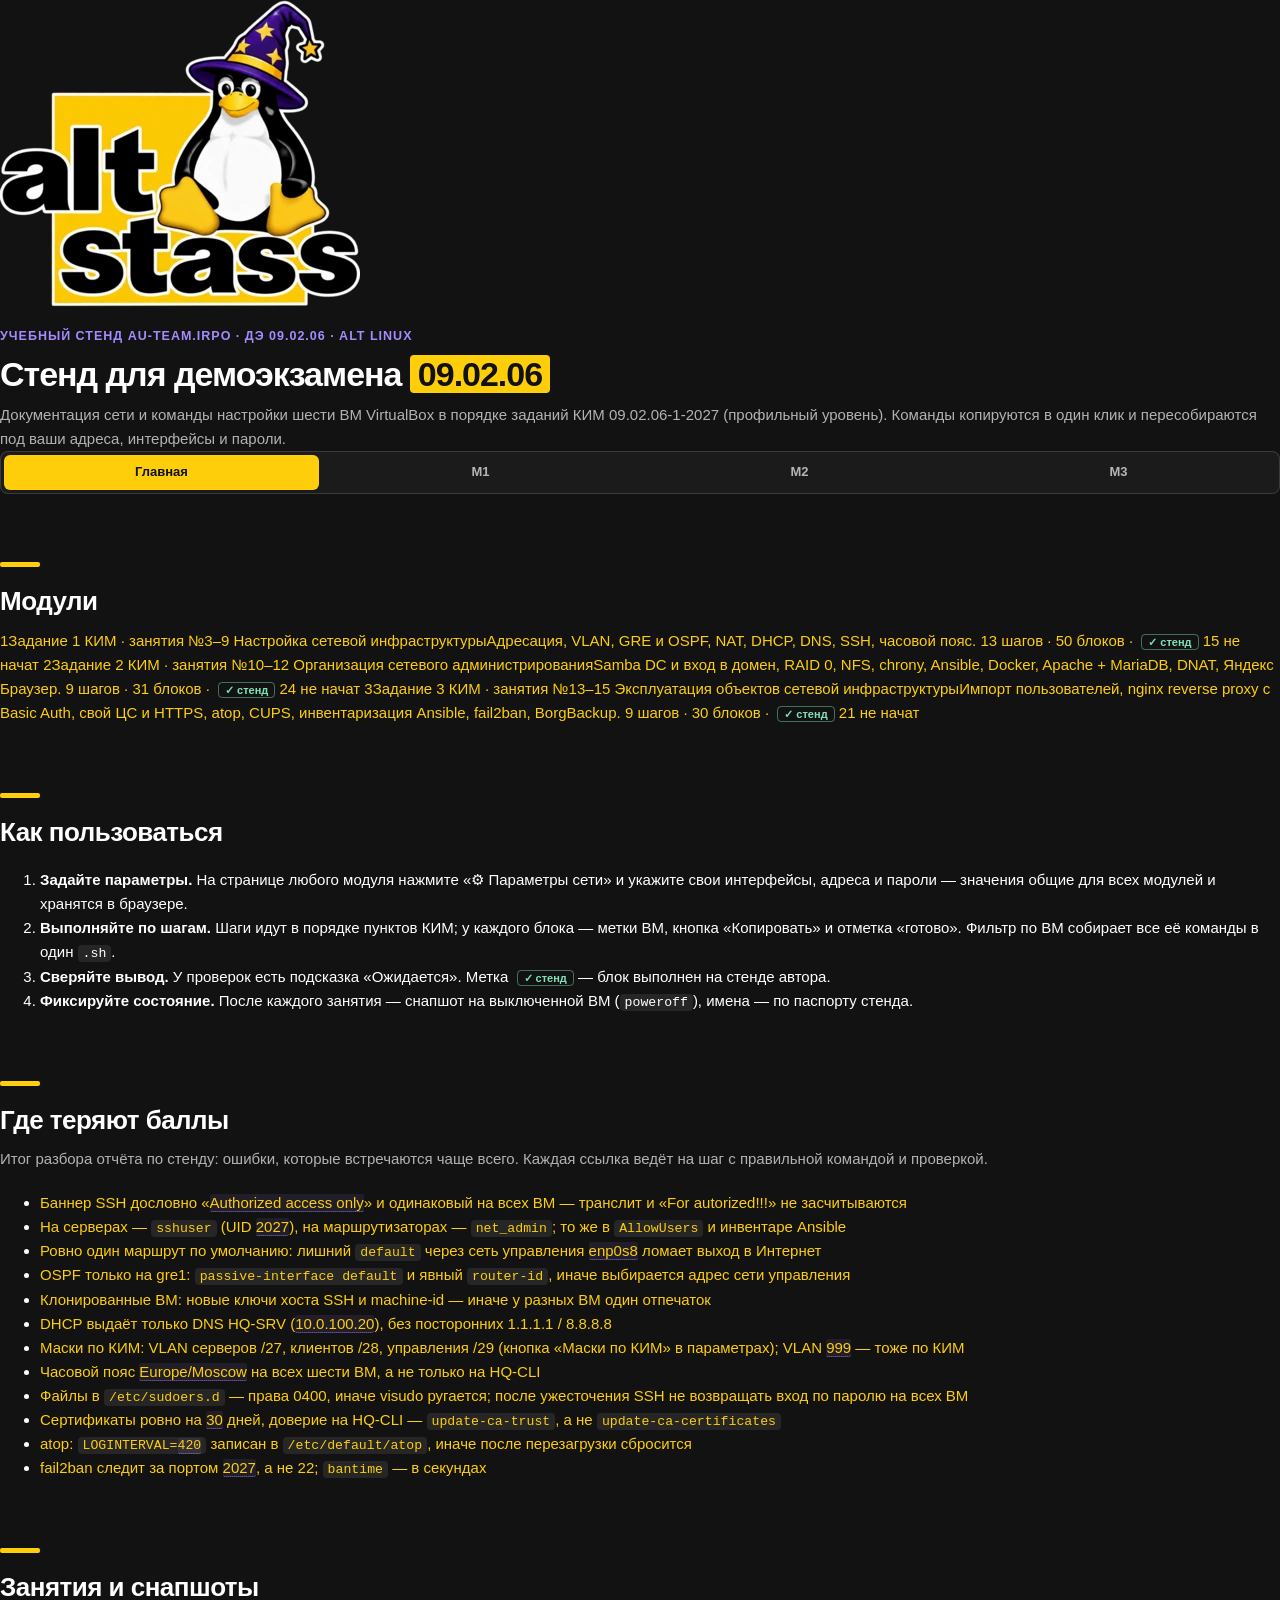
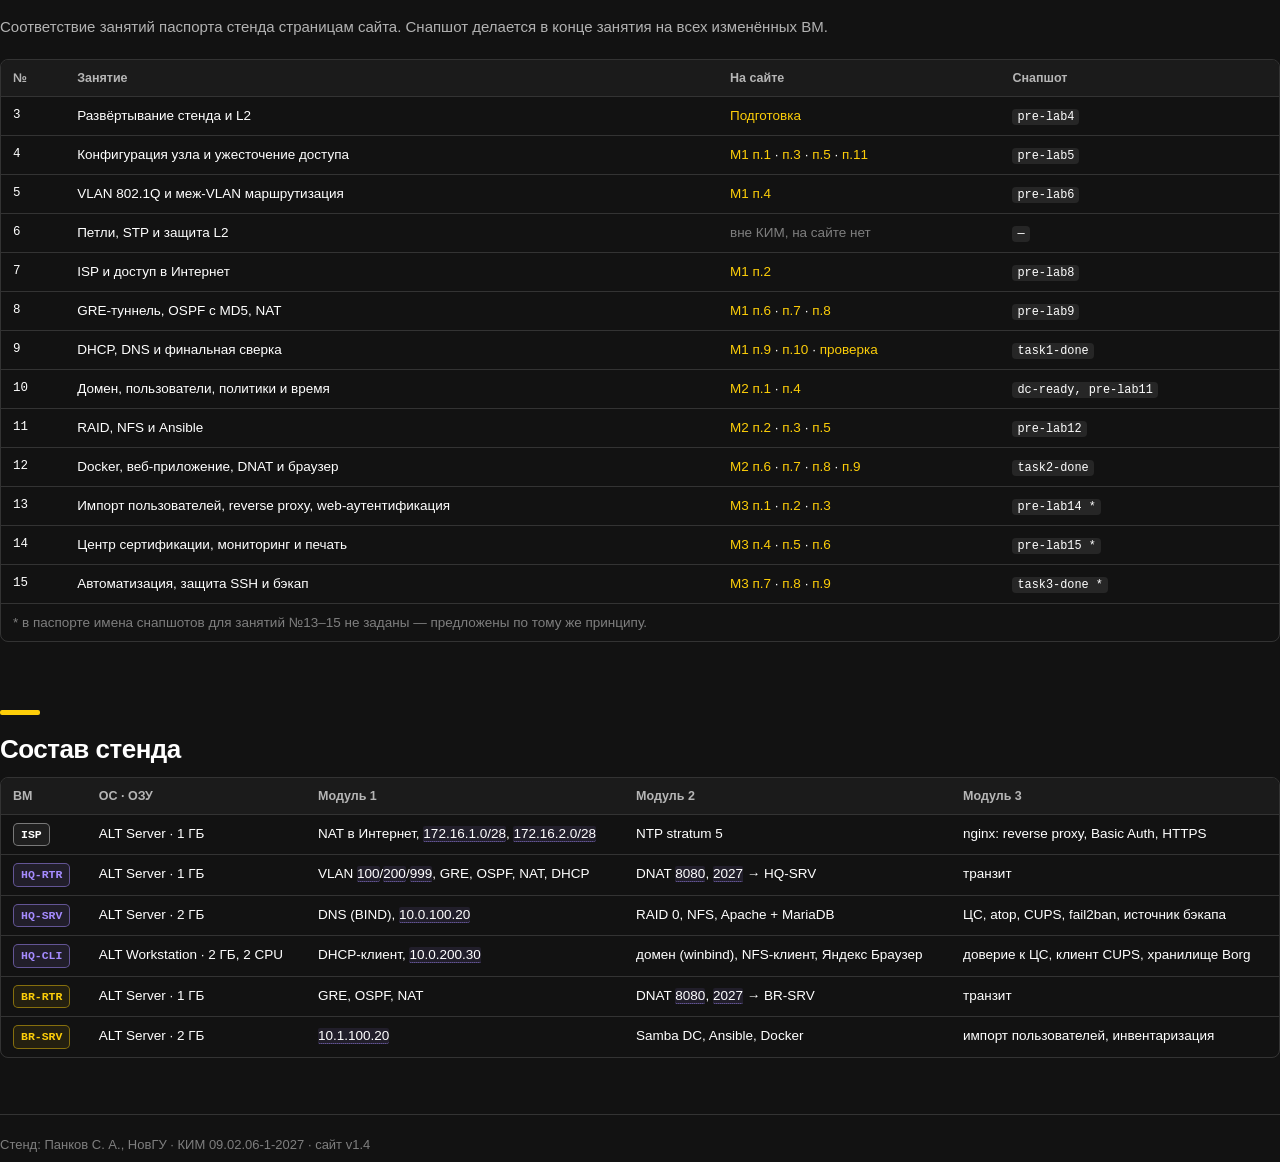
==== commit 4ff7ac80: "Add files via upload" ====
--- a/index.html
+++ b/index.html
@@ -3,14 +3,15 @@
 <head>
 <meta charset="utf-8">
 <meta name="viewport" content="width=device-width, initial-scale=1">
-<title>Модуль 1. Настройка сетевой инфраструктуры · стенд au-team.irpo</title>
-<meta name="description" content="Документация сети и команды настройки учебного стенда (ALT Linux) в порядке заданий демоэкзамена 09.02.06. Команды пересобираются под ваши параметры сети.">
+<title>Стенд au-team.irpo · ДЭ 09.02.06 — главная</title>
+<meta name="description" content="Документация сети и команды настройки учебного стенда (ALT Linux) по трём модулям демоэкзамена 09.02.06. Команды пересобираются под ваши параметры сети.">
+<link rel="canonical" href="https://USERNAME.github.io/REPO/">
 <meta name="theme-color" content="#121212">
 <meta property="og:type" content="website">
 <meta property="og:locale" content="ru_RU">
 <meta property="og:site_name" content="alt stass · стенд au-team.irpo">
-<meta property="og:title" content="Модуль 1. Настройка сетевой инфраструктуры · стенд au-team.irpo">
-<meta property="og:description" content="Документация сети и команды настройки стенда ДЭ 09.02.06 (ALT Linux) с копированием в один клик.">
+<meta property="og:title" content="Стенд au-team.irpo · ДЭ 09.02.06 — главная">
+<meta property="og:description" content="Документация сети и команды настройки учебного стенда (ALT Linux) по трём модулям демоэкзамена 09.02.06. Команды пересобираются под ваши параметры сети.">
 <meta property="og:url" content="https://USERNAME.github.io/REPO/">
 <meta property="og:image" content="https://USERNAME.github.io/REPO/assets/og-image.png">
 <meta property="og:image:width" content="1200">
@@ -19,890 +20,102 @@
 <link rel="icon" type="image/png" href="assets/favicon.png">
 <link rel="apple-touch-icon" href="assets/favicon.png">
 <link rel="stylesheet" href="assets/style.css">
+<script>/* старые ссылки index.html#t5 вели на Модуль 1 — переадресация до отрисовки */
+(function(){var m={"docs":"m1","kimcheck":"m1","topology":"m1","vms":"m1","addr":"m1","vlan":"m1","services":"m1","dns":"m1","prep":"m1","t1":"m1","t2":"m1","t3":"m1","t4":"m1","t5":"m1","t6":"m1","t7":"m1","t8":"m1","t9":"m1","t10":"m1","t11":"m1","check":"m1","prep-1":"m1","prep-2":"m1","prep-3":"m1","prep-4":"m1","prep-5":"m1","prep-6":"m1","prep-7":"m1","prep-8":"m1","prep-9":"m1","prep-10":"m1","prep-11":"m1","prep-12":"m1","prep-13":"m1","prep-14":"m1","t1-1":"m1","t1-2":"m1","t1-3":"m1","t1-4":"m1","t1-5":"m1","t1-6":"m1","t2-1":"m1","t2-2":"m1","t3-1":"m1","t3-2":"m1","t3-3":"m1","t4-1":"m1","t4-2":"m1","t4-3":"m1","t5-1":"m1","t5-2":"m1","t6-1":"m1","t6-2":"m1","t6-3":"m1","t7-1":"m1","t7-2":"m1","t7-3":"m1","t8-1":"m1","t8-2":"m1","t8-3":"m1","t9-1":"m1","t9-2":"m1","t9-3":"m1","t10-1":"m1","t10-2":"m1","t10-3":"m1","t10-4":"m1","t11-1":"m1","check-1":"m1","check-2":"m1","check-3":"m1"},f={"m1":"m1-network.html","m2":"m2-admin.html","m3":"m3-services.html"};function go(){var h=location.hash.slice(1);if(h&&m[h])location.replace(f[m[h]]+"#"+h);}go();window.addEventListener("hashchange",go);})();</script>
 </head>
-<body data-page="m1">
-<a class="skip" href="#cmds">К командам</a>
-<div class="wrap">
-<aside aria-label="Навигация">
-<a class="logo" href="index.html" aria-label="alt stass — на главную"><img src="assets/logo.webp" alt="alt stass" width="360" height="319"></a>
-<nav class="mods" aria-label="Модули"><a href="index.html" aria-current="page" title="Настройка сетевой инфраструктуры">Модуль 1</a><a href="module2.html"  title="Организация сетевого администрирования">Модуль 2</a></nav>
-<button type="button" class="pbtn side" data-open-params>⚙ Параметры сети</button>
-<div class="lbl">Документация</div>
-<ul class="toc">
-<li><a href="#topology"><span class="n">·</span><span class="tt">Топология</span></a></li>
-<li><a href="#vms"><span class="n">·</span><span class="tt">Виртуальные машины</span></a></li>
-<li><a href="#addr"><span class="n">·</span><span class="tt">IP-адресация</span></a></li>
-<li><a href="#vlan"><span class="n">·</span><span class="tt">VLAN и подсети</span></a></li>
-<li><a href="#services"><span class="n">·</span><span class="tt">Службы и учётки</span></a></li>
-<li><a href="#dns"><span class="n">·</span><span class="tt">DNS-записи</span></a></li>
-</ul>
-<div class="lbl">Команды <span class="prog-txt" data-prog-txt></span></div>
-<ul class="toc">
-<li><a href="#prep" data-step="prep"><span class="n">0</span><span class="tt">Подготовка стенда</span><span class="cnt" data-cnt="prep"></span></a></li>
-<li><a href="#t1" data-step="t1"><span class="n">1</span><span class="tt">Базовая настройка устройств</span><span class="cnt" data-cnt="t1"></span></a></li>
-<li><a href="#t2" data-step="t2"><span class="n">2</span><span class="tt">Доступ в Интернет на ISP</span><span class="cnt" data-cnt="t2"></span></a></li>
-<li><a href="#t3" data-step="t3"><span class="n">3</span><span class="tt">Локальные учётные записи</span><span class="cnt" data-cnt="t3"></span></a></li>
-<li><a href="#t4" data-step="t4"><span class="n">4</span><span class="tt">Коммутация в сегменте HQ (VLAN)</span><span class="cnt" data-cnt="t4"></span></a></li>
-<li><a href="#t5" data-step="t5"><span class="n">5</span><span class="tt">Безопасный удалённый доступ (SSH)</span><span class="cnt" data-cnt="t5"></span></a></li>
-<li><a href="#t6" data-step="t6"><span class="n">6</span><span class="tt">IP-туннель GRE</span><span class="cnt" data-cnt="t6"></span></a></li>
-<li><a href="#t7" data-step="t7"><span class="n">7</span><span class="tt">Динамическая маршрутизация OSPF</span><span class="cnt" data-cnt="t7"></span></a></li>
-<li><a href="#t8" data-step="t8"><span class="n">8</span><span class="tt">Динамическая трансляция адресов (NAT)</span><span class="cnt" data-cnt="t8"></span></a></li>
-<li><a href="#t9" data-step="t9"><span class="n">9</span><span class="tt">DHCP для HQ-CLI</span><span class="cnt" data-cnt="t9"></span></a></li>
-<li><a href="#t10" data-step="t10"><span class="n">10</span><span class="tt">DNS (BIND на HQ-SRV)</span><span class="cnt" data-cnt="t10"></span></a></li>
-<li><a href="#t11" data-step="t11"><span class="n">11</span><span class="tt">Часовой пояс</span><span class="cnt" data-cnt="t11"></span></a></li>
-<li><a href="#check" data-step="check"><span class="n">✓</span><span class="tt">Итоговая проверка</span><span class="cnt" data-cnt="check"></span></a></li>
-</ul>
-<button type="button" class="linkbtn reset-done" data-reset-done>Сбросить отметки «готово»</button>
-</aside>
-<main>
-<header>
-<img class="mlogo" src="assets/logo.webp" alt="alt stass" width="360" height="319">
-<nav class="mods mmods" aria-label="Модули"><a href="index.html" aria-current="page" title="Настройка сетевой инфраструктуры">Модуль 1</a><a href="module2.html"  title="Организация сетевого администрирования">Модуль 2</a></nav>
-<p class="kicker">Учебный стенд au-team.irpo · ДЭ 09.02.06</p>
-<h1><em>Модуль 1</em> Настройка сетевой инфраструктуры</h1>
-<p>Документация сети и команды настройки — в порядке пунктов Задания 1 КИМ 09.02.06-1-2027 (профильный уровень).</p>
-<div class="hbar">
-<button type="button" class="pbtn" data-open-params>⚙ Параметры сети</button>
-<span class="pstate" data-pstate>Параметры стенда по умолчанию</span>
+<body data-page="home" class="home">
+<a class="skip" href="#modules">К модулям</a>
+<div class="hwrap">
+<header class="hhero">
+<img class="hlogo" src="assets/logo.webp" alt="alt stass" width="360" height="319">
+<div>
+<p class="kicker">Учебный стенд au-team.irpo · ДЭ 09.02.06 · ALT Linux</p>
+<h1>Стенд для демоэкзамена <em>09.02.06</em></h1>
+<p class="hlead">Документация сети и команды настройки шести ВМ VirtualBox в порядке заданий КИМ 09.02.06-1-2027 (профильный уровень). Команды копируются в один клик и пересобираются под ваши адреса, интерфейсы и пароли.</p>
+<nav class="mods hmods" aria-label="Разделы сайта"><a href="index.html" class="mhome" title="Главная" aria-current="page">Главная</a><a href="m1-network.html" title="Модуль 1. Настройка сетевой инфраструктуры">М1</a><a href="m2-admin.html" title="Модуль 2. Организация сетевого администрирования">М2</a><a href="m3-services.html" title="Модуль 3. Эксплуатация объектов сетевой инфраструктуры">М3</a></nav>
 </div>
-<div class="prog" aria-hidden="true"><span data-prog></span></div>
 </header>
 
-<h2 id="docs">Документация сети</h2>
-<p class="lead">Все ВМ: <code><span class="v" data-k="ISP_WAN">enp0s3</span></code> — NAT VirtualBox, <code><span class="v" data-k="MG_IF">enp0s8</span></code> — Host-Only (управление с хоста). <span class="hint">Значения с подчёркиванием берутся из <button type="button" class="linkbtn" data-open-params>параметров сети</button>.</span></p>
-
-<h4 id="topology">Топология</h4>
-<div class="card topo">
-<svg class="topo-wide" viewBox="0 0 960 520" role="img" aria-label="Схема сети: ISP соединён с HQ-RTR и BR-RTR, между маршрутизаторами GRE-туннель, за HQ-RTR — HQ-SRV и HQ-CLI, за BR-RTR — BR-SRV" font-family="-apple-system,Segoe UI,Roboto,Arial,sans-serif">
-<rect x="390" y="14" width="180" height="34" rx="17" class="pill-s"/>
-<text x="480" y="36" text-anchor="middle" class="sm">Интернет · NAT VirtualBox</text>
-<line x1="480" y1="48" x2="480" y2="104" class="ln"/>
-<text x="488" y="82" class="mn"><tspan class="v" data-k="ISP_WAN">enp0s3</tspan> · DHCP</text>
-<rect x="400" y="104" width="160" height="54" rx="8" class="bx b-isp"/>
-<text x="480" y="128" text-anchor="middle" class="nm">ISP</text>
-<text x="480" y="146" text-anchor="middle" class="mn">mgmt <tspan class="v" data-k="MG_ISP_DOT">.40</tspan></text>
-<line x1="400" y1="140" x2="210" y2="262" class="ln"/>
-<line x1="560" y1="140" x2="750" y2="262" class="ln"/>
-<text x="262" y="170" class="mn" text-anchor="middle"><tspan class="v" data-k="ISP_HQ_SUBNET">172.16.1.0/28</tspan></text>
-<text x="262" y="186" class="sm" text-anchor="middle">lab-isp-hq</text>
-<text x="698" y="170" class="mn" text-anchor="middle"><tspan class="v" data-k="ISP_BR_SUBNET">172.16.2.0/28</tspan></text>
-<text x="698" y="186" class="sm" text-anchor="middle">lab-isp-br</text>
-<text x="392" y="126" class="mn" text-anchor="end"><tspan class="v" data-k="ISP_HQ_DOT">.1</tspan> <tspan class="v" data-k="ISP_HQ_IF">enp0s9</tspan></text>
-<text x="568" y="126" class="mn"><tspan class="v" data-k="ISP_BR_DOT">.1</tspan> <tspan class="v" data-k="ISP_BR_IF">enp0s10</tspan></text>
-<text x="200" y="254" class="mn" text-anchor="end"><tspan class="v" data-k="HQ_WAN_IP_DOT">.2</tspan> <tspan class="v" data-k="HQ_WAN_IF">enp0s10</tspan></text>
-<text x="760" y="254" class="mn"><tspan class="v" data-k="BR_WAN_IP_DOT">.2</tspan> <tspan class="v" data-k="BR_WAN_IF">enp0s9</tspan></text>
-<rect x="110" y="262" width="200" height="56" rx="8" class="bx b-hq"/>
-<text x="210" y="286" text-anchor="middle" class="nm">HQ-RTR</text>
-<text x="210" y="304" text-anchor="middle" class="mn">mgmt <tspan class="v" data-k="MG_HQRTR_DOT">.10</tspan> · rid <tspan class="v" data-k="GRE_HQ_IP">10.10.10.1</tspan></text>
-<rect x="650" y="262" width="200" height="56" rx="8" class="bx b-br"/>
-<text x="750" y="286" text-anchor="middle" class="nm">BR-RTR</text>
-<text x="750" y="304" text-anchor="middle" class="mn">mgmt <tspan class="v" data-k="MG_BRRTR_DOT">.50</tspan> · rid <tspan class="v" data-k="GRE_BR">10.10.10.2</tspan></text>
-<line x1="310" y1="290" x2="650" y2="290" class="gre"/>
-<rect x="372" y="276" width="216" height="28" rx="6" class="gbg"/>
-<text x="480" y="295" text-anchor="middle" class="mn gt">GRE gre1 · <tspan class="v" data-k="GRE_HQ_SUBNET">10.10.10.0/30</tspan></text>
-<text x="480" y="324" text-anchor="middle" class="sm">OSPF area 0 · MD5</text>
-<text x="318" y="282" class="mn"><tspan class="v" data-k="GRE_HQ_DOT">.1</tspan></text>
-<text x="642" y="282" class="mn" text-anchor="end"><tspan class="v" data-k="GRE_BR_DOT">.2</tspan></text>
-<line x1="210" y1="318" x2="210" y2="384" class="ln"/>
-<text x="220" y="346" class="mn"><tspan class="v" data-k="HQ_LAN_IF">enp0s9</tspan> · trunk</text>
-<text x="220" y="362" class="sm">lab-core</text>
-<line x1="70" y1="384" x2="350" y2="384" class="bus"/>
-<line x1="120" y1="384" x2="120" y2="428" class="ln"/>
-<line x1="300" y1="384" x2="300" y2="428" class="ln"/>
-<rect x="40" y="428" width="160" height="70" rx="8" class="bx b-hq"/>
-<text x="120" y="452" text-anchor="middle" class="nm">HQ-SRV</text>
-<text x="120" y="470" text-anchor="middle" class="mn">VLAN <tspan class="v" data-k="V_SRV">100</tspan> · <tspan class="v" data-k="HQ_SRV_IP_DOT">.20</tspan></text>
-<text x="120" y="487" text-anchor="middle" class="sm">DNS · SSH <tspan class="v" data-k="SSH_PORT">2027</tspan></text>
-<rect x="220" y="428" width="160" height="70" rx="8" class="bx b-hq"/>
-<text x="300" y="452" text-anchor="middle" class="nm">HQ-CLI</text>
-<text x="300" y="470" text-anchor="middle" class="mn">VLAN <tspan class="v" data-k="V_CLI">200</tspan> · <tspan class="v" data-k="HQ_CLI_IP_DOT">.30</tspan></text>
-<text x="300" y="487" text-anchor="middle" class="sm">DHCP-клиент</text>
-<line x1="750" y1="318" x2="750" y2="428" class="ln"/>
-<text x="760" y="346" class="mn"><tspan class="v" data-k="BR_LAN_IF">enp0s10</tspan> · trunk</text>
-<text x="760" y="362" class="sm">lab-core-br</text>
-<rect x="670" y="428" width="160" height="70" rx="8" class="bx b-br"/>
-<text x="750" y="452" text-anchor="middle" class="nm">BR-SRV</text>
-<text x="750" y="470" text-anchor="middle" class="mn">VLAN <tspan class="v" data-k="V_SRV">100</tspan> · <tspan class="v" data-k="BR_SRV_IP_DOT">.20</tspan></text>
-<text x="750" y="487" text-anchor="middle" class="sm">SSH <tspan class="v" data-k="SSH_PORT">2027</tspan></text>
-<text x="408" y="424" class="mn">HQ: <tspan class="v" data-k="HQ_GW_SRV_SUBNET">10.0.100.0/24</tspan> · <tspan class="v" data-k="HQ_GW_CLI_SUBNET">10.0.200.0/24</tspan></text>
-<text x="408" y="442" class="mn">VLAN <tspan class="v" data-k="V_MGMT">999</tspan>: <tspan class="v" data-k="HQ_GW_MGMT_SUBNET">10.0.99.0/24</tspan></text>
-<text x="408" y="468" class="mn">BR: <tspan class="v" data-k="BR_GW_SRV_SUBNET">10.1.100.16/28</tspan> · <tspan class="v" data-k="BR_GW_MGMT_SUBNET">10.1.99.0/28</tspan></text>
-</svg>
-<svg class="topo-narrow" viewBox="0 0 360 600" role="img" aria-label="Схема сети (вертикальная)" font-family="-apple-system,Segoe UI,Roboto,Arial,sans-serif">
-<rect x="105" y="8" width="150" height="30" rx="15" class="pill-s"/>
-<text x="180" y="28" text-anchor="middle" class="sm">Интернет · NAT</text>
-<line x1="180" y1="38" x2="180" y2="78" class="ln"/>
-<text x="188" y="62" class="mn"><tspan class="v" data-k="ISP_WAN">enp0s3</tspan> · DHCP</text>
-<rect x="110" y="78" width="140" height="48" rx="8" class="bx b-isp"/>
-<text x="180" y="100" text-anchor="middle" class="nm">ISP</text>
-<text x="180" y="117" text-anchor="middle" class="mn">mgmt <tspan class="v" data-k="MG_ISP_DOT">.40</tspan></text>
-<line x1="130" y1="126" x2="90" y2="220" class="ln"/>
-<line x1="230" y1="126" x2="270" y2="220" class="ln"/>
-<text x="104" y="142" class="mn" text-anchor="end"><tspan class="v" data-k="ISP_HQ_DOT">.1</tspan> <tspan class="v" data-k="ISP_HQ_IF">enp0s9</tspan></text>
-<text x="256" y="142" class="mn"><tspan class="v" data-k="ISP_BR_DOT">.1</tspan> <tspan class="v" data-k="ISP_BR_IF">enp0s10</tspan></text>
-<text x="8" y="168" class="mn"><tspan class="v" data-k="ISP_HQ_SUBNET">172.16.1.0/28</tspan></text>
-<text x="8" y="183" class="sm">lab-isp-hq</text>
-<text x="352" y="168" class="mn" text-anchor="end"><tspan class="v" data-k="ISP_BR_SUBNET">172.16.2.0/28</tspan></text>
-<text x="352" y="183" class="sm" text-anchor="end">lab-isp-br</text>
-<text x="10" y="212" class="mn"><tspan class="v" data-k="HQ_WAN_IP_DOT">.2</tspan> <tspan class="v" data-k="HQ_WAN_IF">enp0s10</tspan></text>
-<text x="350" y="212" class="mn" text-anchor="end"><tspan class="v" data-k="BR_WAN_IP_DOT">.2</tspan> <tspan class="v" data-k="BR_WAN_IF">enp0s9</tspan></text>
-<rect x="10" y="220" width="160" height="50" rx="8" class="bx b-hq"/>
-<text x="90" y="242" text-anchor="middle" class="nm">HQ-RTR</text>
-<text x="90" y="259" text-anchor="middle" class="mn">rid <tspan class="v" data-k="GRE_HQ_IP">10.10.10.1</tspan></text>
-<rect x="190" y="220" width="160" height="50" rx="8" class="bx b-br"/>
-<text x="270" y="242" text-anchor="middle" class="nm">BR-RTR</text>
-<text x="270" y="259" text-anchor="middle" class="mn">rid <tspan class="v" data-k="GRE_BR">10.10.10.2</tspan></text>
-<line x1="170" y1="245" x2="190" y2="245" class="gre"/>
-<text x="180" y="292" text-anchor="middle" class="mn gt">GRE · <tspan class="v" data-k="GRE_HQ_SUBNET">10.10.10.0/30</tspan></text>
-<text x="180" y="307" text-anchor="middle" class="sm">OSPF area 0 · MD5</text>
-<line x1="90" y1="270" x2="90" y2="370" class="ln"/>
-<polyline points="90,356 4,356 4,481 10,481" class="ln"/>
-<text x="98" y="334" class="mn"><tspan class="v" data-k="HQ_LAN_IF">enp0s9</tspan> · trunk</text>
-<line x1="270" y1="270" x2="270" y2="370" class="ln"/>
-<text x="262" y="352" class="mn" text-anchor="end"><tspan class="v" data-k="BR_LAN_IF">enp0s10</tspan> · trunk</text>
-<rect x="10" y="370" width="160" height="62" rx="8" class="bx b-hq"/>
-<text x="90" y="392" text-anchor="middle" class="nm">HQ-SRV</text>
-<text x="90" y="409" text-anchor="middle" class="mn">VLAN <tspan class="v" data-k="V_SRV">100</tspan> · <tspan class="v" data-k="HQ_SRV_IP_DOT">.20</tspan></text>
-<text x="90" y="424" text-anchor="middle" class="sm">DNS · SSH <tspan class="v" data-k="SSH_PORT">2027</tspan></text>
-<rect x="10" y="450" width="160" height="62" rx="8" class="bx b-hq"/>
-<text x="90" y="472" text-anchor="middle" class="nm">HQ-CLI</text>
-<text x="90" y="489" text-anchor="middle" class="mn">VLAN <tspan class="v" data-k="V_CLI">200</tspan> · <tspan class="v" data-k="HQ_CLI_IP_DOT">.30</tspan></text>
-<text x="90" y="504" text-anchor="middle" class="sm">DHCP-клиент</text>
-<rect x="190" y="370" width="160" height="62" rx="8" class="bx b-br"/>
-<text x="270" y="392" text-anchor="middle" class="nm">BR-SRV</text>
-<text x="270" y="409" text-anchor="middle" class="mn">VLAN <tspan class="v" data-k="V_SRV">100</tspan> · <tspan class="v" data-k="BR_SRV_IP_DOT">.20</tspan></text>
-<text x="270" y="424" text-anchor="middle" class="sm">SSH <tspan class="v" data-k="SSH_PORT">2027</tspan></text>
-<text x="10" y="548" class="mn">HQ: <tspan class="v" data-k="HQ_GW_SRV_SUBNET">10.0.100.0/24</tspan> · <tspan class="v" data-k="HQ_GW_CLI_SUBNET">10.0.200.0/24</tspan></text>
-<text x="10" y="566" class="mn">VLAN <tspan class="v" data-k="V_MGMT">999</tspan>: <tspan class="v" data-k="HQ_GW_MGMT_SUBNET">10.0.99.0/24</tspan></text>
-<text x="10" y="590" class="mn">BR: <tspan class="v" data-k="BR_GW_SRV_SUBNET">10.1.100.16/28</tspan> · <tspan class="v" data-k="BR_GW_MGMT_SUBNET">10.1.99.0/28</tspan></text>
-</svg>
+<h2 id="modules">Модули</h2>
+<div class="mcards">
+<a class="mcard" href="m1-network.html" data-mod="m1" data-blocks="prep-1 prep-2 prep-3 prep-4 prep-5 prep-6 prep-7 prep-8 prep-9 prep-10 prep-11 prep-12 prep-13 prep-14 t1-1 t1-2 t1-3 t1-4 t1-5 t1-6 t2-1 t2-2 t3-1 t3-2 t3-3 t4-1 t4-2 t4-3 t5-1 t5-2 t6-1 t6-2 t6-3 t7-1 t7-2 t7-3 t8-1 t8-2 t8-3 t9-1 t9-2 t9-3 t10-1 t10-2 t10-3 t10-4 t11-1 check-1 check-2 check-3">
+<span class="mk"><span class="mnum">1</span>Задание 1 КИМ · занятия №3–9</span>
+<span class="mt">Настройка сетевой инфраструктуры</span><span class="md">Адресация, VLAN, GRE и OSPF, NAT, DHCP, DNS, SSH, часовой пояс.</span>
+<span class="mstat">13 шагов · 50 блоков · <span class="vbadge">✓ стенд</span> 15</span>
+<span class="mprog" aria-hidden="true"><span data-bar></span></span><span class="mdone" data-done>не начат</span></a>
+<a class="mcard" href="m2-admin.html" data-mod="m2" data-blocks="m2t1-1 m2t1-2 m2t1-3 m2t1-4 m2t1-5 m2t1-6 m2t2-1 m2t2-2 m2t3-1 m2t3-2 m2t3-3 m2t4-1 m2t4-2 m2t4-3 m2t4-4 m2t5-1 m2t5-2 m2t5-3 m2t5-4 m2t5-5 m2t6-1 m2t6-2 m2t7-1 m2t7-2 m2t7-3 m2t7-4 m2t8-1 m2t8-2 m2t8-3 m2t8-4 m2t9-1">
+<span class="mk"><span class="mnum">2</span>Задание 2 КИМ · занятия №10–12</span>
+<span class="mt">Организация сетевого администрирования</span><span class="md">Samba DC и вход в домен, RAID 0, NFS, chrony, Ansible, Docker, Apache + MariaDB, DNAT, Яндекс Браузер.</span>
+<span class="mstat">9 шагов · 31 блоков · <span class="vbadge">✓ стенд</span> 24</span>
+<span class="mprog" aria-hidden="true"><span data-bar></span></span><span class="mdone" data-done>не начат</span></a>
+<a class="mcard" href="m3-services.html" data-mod="m3" data-blocks="m3t1-1 m3t1-2 m3t2-1 m3t2-2 m3t3-1 m3t3-2 m3t4-1 m3t4-2 m3t4-3 m3t4-4 m3t4-5 m3t4-6 m3t4-7 m3t5-1 m3t5-2 m3t6-1 m3t6-2 m3t6-3 m3t7-1 m3t7-2 m3t8-1 m3t8-2 m3t8-3 m3t9-1 m3t9-2 m3t9-3 m3t9-4 m3t9-5 m3t9-6 m3t9-7">
+<span class="mk"><span class="mnum">3</span>Задание 3 КИМ · занятия №13–15</span>
+<span class="mt">Эксплуатация объектов сетевой инфраструктуры</span><span class="md">Импорт пользователей, nginx reverse proxy с Basic Auth, свой ЦС и HTTPS, atop, CUPS, инвентаризация Ansible, fail2ban, BorgBackup.</span>
+<span class="mstat">9 шагов · 30 блоков · <span class="vbadge">✓ стенд</span> 21</span>
+<span class="mprog" aria-hidden="true"><span data-bar></span></span><span class="mdone" data-done>не начат</span></a>
 </div>
 
-<h4 id="vms">Виртуальные машины</h4>
-<div class="tw"><table>
-<tr><th>ВМ</th><th>FQDN</th><th>ОС</th><th>RAM</th><th>Роль</th></tr>
-<tr><td><span class="dev d-isp">ISP</span></td><td class="m"><span class="v" data-k="H_ISP">isp.au-team.irpo</span></td><td>ALT Server 11.1</td><td>1 ГБ</td><td>Провайдер, NAT в Интернет, NTP</td></tr>
-<tr><td><span class="dev d-hq">HQ-RTR</span></td><td class="m"><span class="v" data-k="H_HQRTR">hq-rtr.au-team.irpo</span></td><td>ALT Server 11.1</td><td>1 ГБ</td><td>VLAN-маршрутизация, GRE, OSPF, NAT, DHCP</td></tr>
-<tr><td><span class="dev d-hq">HQ-SRV</span></td><td class="m"><span class="v" data-k="H_HQSRV">hq-srv.au-team.irpo</span></td><td>ALT Server 11.1</td><td>1 ГБ</td><td>DNS (BIND), SSH</td></tr>
-<tr><td><span class="dev d-hq">HQ-CLI</span></td><td class="m"><span class="v" data-k="H_HQCLI">hq-cli.au-team.irpo</span></td><td>ALT Workstation 11.2</td><td>2 ГБ</td><td>Клиент, DHCP</td></tr>
-<tr><td><span class="dev d-br">BR-RTR</span></td><td class="m"><span class="v" data-k="H_BRRTR">br-rtr.au-team.irpo</span></td><td>ALT Server 11.1</td><td>1 ГБ</td><td>Маршрутизатор BR, GRE, OSPF, NAT</td></tr>
-<tr><td><span class="dev d-br">BR-SRV</span></td><td class="m"><span class="v" data-k="H_BRSRV">br-srv.au-team.irpo</span></td><td>ALT Server 11.1</td><td>1 ГБ</td><td>SSH</td></tr>
+<h2 id="how">Как пользоваться</h2>
+<ol class="howto">
+<li><b>Задайте параметры.</b> На странице любого модуля нажмите «⚙ Параметры сети» и укажите свои интерфейсы, адреса и пароли — значения общие для всех модулей и хранятся в браузере.</li>
+<li><b>Выполняйте по шагам.</b> Шаги идут в порядке пунктов КИМ; у каждого блока — метки ВМ, кнопка «Копировать» и отметка «готово». Фильтр по ВМ собирает все её команды в один <code>.sh</code>.</li>
+<li><b>Сверяйте вывод.</b> У проверок есть подсказка «Ожидается». Метка <span class="vbadge">✓ стенд</span> — блок выполнен на стенде автора.</li>
+<li><b>Фиксируйте состояние.</b> После каждого занятия — снапшот на выключенной ВМ (<code>poweroff</code>), имена — по паспорту стенда.</li>
+</ol>
+
+<h2 id="pitfalls">Где теряют баллы</h2>
+<p class="lead">Итог разбора отчёта по стенду: ошибки, которые встречаются чаще всего. Каждая ссылка ведёт на шаг с правильной командой и проверкой.</p>
+<ul class="pitfalls">
+<li><a href="m1-network.html#t5">Баннер SSH дословно «<span class="v" data-k="BANNER">Authorized access only</span>» и одинаковый на всех ВМ — транслит и «For autorized!!!» не засчитываются</a></li>
+<li><a href="m1-network.html#t3">На серверах — <code>sshuser</code> (UID <span class="v" data-k="SSH_UID">2027</span>), на маршрутизаторах — <code>net_admin</code>; то же в <code>AllowUsers</code> и инвентаре Ansible</a></li>
+<li><a href="m1-network.html#check">Ровно один маршрут по умолчанию: лишний <code>default</code> через сеть управления <span class="v" data-k="MG_IF">enp0s8</span> ломает выход в Интернет</a></li>
+<li><a href="m1-network.html#t7">OSPF только на gre1: <code>passive-interface default</code> и явный <code>router-id</code>, иначе выбирается адрес сети управления</a></li>
+<li><a href="m1-network.html#prep">Клонированные ВМ: новые ключи хоста SSH и machine-id — иначе у разных ВМ один отпечаток</a></li>
+<li><a href="m1-network.html#t9">DHCP выдаёт только DNS HQ-SRV (<span class="v" data-k="HQ_SRV_IP">10.0.100.20</span>), без посторонних 1.1.1.1 / 8.8.8.8</a></li>
+<li><a href="m1-network.html#vlan">Маски по КИМ: VLAN серверов /27, клиентов /28, управления /29 (кнопка «Маски по КИМ» в параметрах); VLAN <span class="v" data-k="V_MGMT">999</span> — тоже по КИМ</a></li>
+<li><a href="m1-network.html#t11">Часовой пояс <span class="v" data-k="TZ">Europe/Moscow</span> на всех шести ВМ, а не только на HQ-CLI</a></li>
+<li><a href="m2-admin.html#m2t1">Файлы в <code>/etc/sudoers.d</code> — права 0400, иначе visudo ругается; после ужесточения SSH не возвращать вход по паролю на всех ВМ</a></li>
+<li><a href="m3-services.html#m3t4">Сертификаты ровно на <span class="v" data-k="CA_DAYS">30</span> дней, доверие на HQ-CLI — <code>update-ca-trust</code>, а не <code>update-ca-certificates</code></a></li>
+<li><a href="m3-services.html#m3t5">atop: <code>LOGINTERVAL=<span class="v" data-k="ATOP_INT">420</span></code> записан в <code>/etc/default/atop</code>, иначе после перезагрузки сбросится</a></li>
+<li><a href="m3-services.html#m3t8">fail2ban следит за портом <span class="v" data-k="SSH_PORT">2027</span>, а не 22; <code>bantime</code> — в секундах</a></li>
+</ul>
+
+<h2 id="lessons">Занятия и снапшоты</h2>
+<p class="lead">Соответствие занятий паспорта стенда страницам сайта. Снапшот делается в конце занятия на всех изменённых ВМ.</p>
+<div class="tw"><table class="lessons">
+<tr><th>№</th><th>Занятие</th><th>На сайте</th><th>Снапшот</th></tr>
+<tr><td class="m">3</td><td>Развёртывание стенда и L2</td><td><a href="m1-network.html#prep">Подготовка</a></td><td><code>pre-lab4</code></td></tr>
+<tr><td class="m">4</td><td>Конфигурация узла и ужесточение доступа</td><td><a href="m1-network.html#t1">М1 п.1</a> · <a href="m1-network.html#t3">п.3</a> · <a href="m1-network.html#t5">п.5</a> · <a href="m1-network.html#t11">п.11</a></td><td><code>pre-lab5</code></td></tr>
+<tr><td class="m">5</td><td>VLAN 802.1Q и меж-VLAN маршрутизация</td><td><a href="m1-network.html#t4">М1 п.4</a></td><td><code>pre-lab6</code></td></tr>
+<tr><td class="m">6</td><td>Петли, STP и защита L2</td><td><span class="hint">вне КИМ, на сайте нет</span></td><td><code>—</code></td></tr>
+<tr><td class="m">7</td><td>ISP и доступ в Интернет</td><td><a href="m1-network.html#t2">М1 п.2</a></td><td><code>pre-lab8</code></td></tr>
+<tr><td class="m">8</td><td>GRE-туннель, OSPF с MD5, NAT</td><td><a href="m1-network.html#t6">М1 п.6</a> · <a href="m1-network.html#t7">п.7</a> · <a href="m1-network.html#t8">п.8</a></td><td><code>pre-lab9</code></td></tr>
+<tr><td class="m">9</td><td>DHCP, DNS и финальная сверка</td><td><a href="m1-network.html#t9">М1 п.9</a> · <a href="m1-network.html#t10">п.10</a> · <a href="m1-network.html#check">проверка</a></td><td><code>task1-done</code></td></tr>
+<tr><td class="m">10</td><td>Домен, пользователи, политики и время</td><td><a href="m2-admin.html#m2t1">М2 п.1</a> · <a href="m2-admin.html#m2t4">п.4</a></td><td><code>dc-ready, pre-lab11</code></td></tr>
+<tr><td class="m">11</td><td>RAID, NFS и Ansible</td><td><a href="m2-admin.html#m2t2">М2 п.2</a> · <a href="m2-admin.html#m2t3">п.3</a> · <a href="m2-admin.html#m2t5">п.5</a></td><td><code>pre-lab12</code></td></tr>
+<tr><td class="m">12</td><td>Docker, веб-приложение, DNAT и браузер</td><td><a href="m2-admin.html#m2t6">М2 п.6</a> · <a href="m2-admin.html#m2t7">п.7</a> · <a href="m2-admin.html#m2t8">п.8</a> · <a href="m2-admin.html#m2t9">п.9</a></td><td><code>task2-done</code></td></tr>
+<tr><td class="m">13</td><td>Импорт пользователей, reverse proxy, web-аутентификация</td><td><a href="m3-services.html#m3t1">М3 п.1</a> · <a href="m3-services.html#m3t2">п.2</a> · <a href="m3-services.html#m3t3">п.3</a></td><td><code>pre-lab14 *</code></td></tr>
+<tr><td class="m">14</td><td>Центр сертификации, мониторинг и печать</td><td><a href="m3-services.html#m3t4">М3 п.4</a> · <a href="m3-services.html#m3t5">п.5</a> · <a href="m3-services.html#m3t6">п.6</a></td><td><code>pre-lab15 *</code></td></tr>
+<tr><td class="m">15</td><td>Автоматизация, защита SSH и бэкап</td><td><a href="m3-services.html#m3t7">М3 п.7</a> · <a href="m3-services.html#m3t8">п.8</a> · <a href="m3-services.html#m3t9">п.9</a></td><td><code>task3-done *</code></td></tr>
+<tr><td colspan="4" class="hint">* в паспорте имена снапшотов для занятий №13–15 не заданы — предложены по тому же принципу.</td></tr>
 </table></div>
 
-<h4 id="addr">IP-адресация</h4>
+<h2 id="stand">Состав стенда</h2>
 <div class="tw"><table>
-<tr><th>Устройство</th><th>Интерфейс</th><th>Адрес</th><th>Шлюз</th><th>Сеть VirtualBox / назначение</th></tr>
-<tr class="grp"><td colspan="5">ISP</td></tr>
-<tr><td><span class="dev d-isp">ISP</span></td><td class="m"><span class="v" data-k="ISP_WAN">enp0s3</span></td><td class="m">DHCP</td><td class="m">DHCP</td><td>NAT — выход в Интернет</td></tr>
-<tr><td></td><td class="m"><span class="v" data-k="ISP_HQ_IF">enp0s9</span></td><td class="m"><span class="v" data-k="ISP_HQ">172.16.1.1/28</span></td><td class="m">—</td><td><code>lab-isp-hq</code> → HQ-RTR</td></tr>
-<tr><td></td><td class="m"><span class="v" data-k="ISP_BR_IF">enp0s10</span></td><td class="m"><span class="v" data-k="ISP_BR">172.16.2.1/28</span></td><td class="m">—</td><td><code>lab-isp-br</code> → BR-RTR</td></tr>
-<tr class="grp"><td colspan="5">Офис HQ</td></tr>
-<tr><td><span class="dev d-hq">HQ-RTR</span></td><td class="m"><span class="v" data-k="HQ_WAN_IF">enp0s10</span></td><td class="m"><span class="v" data-k="HQ_WAN_CIDR">172.16.1.2/28</span></td><td class="m"><span class="v" data-k="ISP_HQ_IP">172.16.1.1</span></td><td><code>lab-isp-hq</code> → ISP</td></tr>
-<tr><td></td><td class="m"><span class="v" data-k="HQ_LAN_IF">enp0s9</span></td><td class="m">—</td><td class="m">—</td><td><code>lab-core</code>, trunk <span class="v" data-k="V_SRV">100</span>/<span class="v" data-k="V_CLI">200</span>/<span class="v" data-k="V_MGMT">999</span></td></tr>
-<tr><td></td><td class="m"><span class="v" data-k="HQ_LAN_IF">enp0s9</span>.<span class="v" data-k="V_SRV">100</span></td><td class="m"><span class="v" data-k="HQ_GW_SRV">10.0.100.1/24</span></td><td class="m">—</td><td>VLAN <span class="v" data-k="V_SRV">100</span> — серверы</td></tr>
-<tr><td></td><td class="m"><span class="v" data-k="HQ_LAN_IF">enp0s9</span>.<span class="v" data-k="V_CLI">200</span></td><td class="m"><span class="v" data-k="HQ_GW_CLI">10.0.200.1/24</span></td><td class="m">—</td><td>VLAN <span class="v" data-k="V_CLI">200</span> — клиенты</td></tr>
-<tr><td></td><td class="m"><span class="v" data-k="HQ_LAN_IF">enp0s9</span>.<span class="v" data-k="V_MGMT">999</span></td><td class="m"><span class="v" data-k="HQ_GW_MGMT">10.0.99.1/24</span></td><td class="m">—</td><td>VLAN <span class="v" data-k="V_MGMT">999</span> — управление</td></tr>
-<tr><td></td><td class="m">gre1</td><td class="m"><span class="v" data-k="GRE_HQ">10.10.10.1/30</span></td><td class="m">—</td><td>Туннель к BR-RTR</td></tr>
-<tr><td><span class="dev d-hq">HQ-SRV</span></td><td class="m"><span class="v" data-k="HQ_SRV_IF">enp0s9</span>.<span class="v" data-k="V_SRV">100</span></td><td class="m"><span class="v" data-k="HQ_SRV_CIDR">10.0.100.20/24</span></td><td class="m"><span class="v" data-k="HQ_GW_SRV_IP">10.0.100.1</span></td><td><code>lab-core</code>, VLAN <span class="v" data-k="V_SRV">100</span></td></tr>
-<tr><td><span class="dev d-hq">HQ-CLI</span></td><td class="m"><span class="v" data-k="HQ_CLI_IF">enp0s9</span>.<span class="v" data-k="V_CLI">200</span></td><td class="m"><span class="v" data-k="HQ_CLI_CIDR">10.0.200.30/24</span></td><td class="m"><span class="v" data-k="HQ_GW_CLI_IP">10.0.200.1</span></td><td><code>lab-core</code>, VLAN <span class="v" data-k="V_CLI">200</span> · DHCP-резерв</td></tr>
-<tr class="grp"><td colspan="5">Офис BR</td></tr>
-<tr><td><span class="dev d-br">BR-RTR</span></td><td class="m"><span class="v" data-k="BR_WAN_IF">enp0s9</span></td><td class="m"><span class="v" data-k="BR_WAN_CIDR">172.16.2.2/28</span></td><td class="m"><span class="v" data-k="ISP_BR_IP">172.16.2.1</span></td><td><code>lab-isp-br</code> → ISP</td></tr>
-<tr><td></td><td class="m"><span class="v" data-k="BR_LAN_IF">enp0s10</span></td><td class="m">—</td><td class="m">—</td><td><code>lab-core-br</code>, trunk <span class="v" data-k="V_SRV">100</span>/<span class="v" data-k="V_MGMT">999</span></td></tr>
-<tr><td></td><td class="m"><span class="v" data-k="BR_LAN_IF">enp0s10</span>.<span class="v" data-k="V_SRV">100</span></td><td class="m"><span class="v" data-k="BR_GW_SRV">10.1.100.17/28</span></td><td class="m">—</td><td>VLAN <span class="v" data-k="V_SRV">100</span> — серверы</td></tr>
-<tr><td></td><td class="m"><span class="v" data-k="BR_LAN_IF">enp0s10</span>.<span class="v" data-k="V_MGMT">999</span></td><td class="m"><span class="v" data-k="BR_GW_MGMT">10.1.99.1/28</span></td><td class="m">—</td><td>VLAN <span class="v" data-k="V_MGMT">999</span> — управление</td></tr>
-<tr><td></td><td class="m">gre1</td><td class="m"><span class="v" data-k="GRE_BR_CIDR">10.10.10.2/30</span></td><td class="m">—</td><td>Туннель к HQ-RTR</td></tr>
-<tr><td><span class="dev d-br">BR-SRV</span></td><td class="m"><span class="v" data-k="BR_SRV_IF">enp0s9</span>.<span class="v" data-k="V_SRV">100</span></td><td class="m"><span class="v" data-k="BR_SRV_CIDR">10.1.100.20/28</span></td><td class="m"><span class="v" data-k="BR_GW_SRV_IP">10.1.100.17</span></td><td><code>lab-core-br</code>, VLAN <span class="v" data-k="V_SRV">100</span></td></tr>
-<tr class="grp"><td colspan="5">Управление (<span class="v" data-k="MG_IF">enp0s8</span>, Host-Only)</td></tr>
-<tr><td colspan="5" class="m wrap">HQ-RTR <span class="v" data-k="MG_HQRTR_CIDR">192.168.56.10/24</span> · HQ-SRV <span class="v" data-k="MG_HQSRV_CIDR">192.168.56.20/24</span> · HQ-CLI <span class="v" data-k="MG_HQCLI_CIDR">192.168.56.30/24</span> · ISP <span class="v" data-k="MG_ISP_CIDR">192.168.56.40/24</span> · BR-RTR <span class="v" data-k="MG_BRRTR_CIDR">192.168.56.50/24</span> · BR-SRV <span class="v" data-k="MG_BRSRV_CIDR">192.168.56.60/24</span></td></tr>
+<tr><th>ВМ</th><th>ОС · ОЗУ</th><th>Модуль 1</th><th>Модуль 2</th><th>Модуль 3</th></tr>
+<tr><td><span class="dev d-isp">ISP</span></td><td>ALT Server · 1 ГБ</td><td>NAT в Интернет, <span class="v" data-k="ISP_HQ_SUBNET">172.16.1.0/28</span>, <span class="v" data-k="ISP_BR_SUBNET">172.16.2.0/28</span></td><td>NTP stratum 5</td><td>nginx: reverse proxy, Basic Auth, HTTPS</td></tr>
+<tr><td><span class="dev d-hq">HQ-RTR</span></td><td>ALT Server · 1 ГБ</td><td>VLAN <span class="v" data-k="V_SRV">100</span>/<span class="v" data-k="V_CLI">200</span>/<span class="v" data-k="V_MGMT">999</span>, GRE, OSPF, NAT, DHCP</td><td>DNAT <span class="v" data-k="EXT_PORT">8080</span>, <span class="v" data-k="SSH_PORT">2027</span> → HQ-SRV</td><td>транзит</td></tr>
+<tr><td><span class="dev d-hq">HQ-SRV</span></td><td>ALT Server · 2 ГБ</td><td>DNS (BIND), <span class="v" data-k="HQ_SRV_IP">10.0.100.20</span></td><td>RAID 0, NFS, Apache + MariaDB</td><td>ЦС, atop, CUPS, fail2ban, источник бэкапа</td></tr>
+<tr><td><span class="dev d-hq">HQ-CLI</span></td><td>ALT Workstation · 2 ГБ, 2 CPU</td><td>DHCP-клиент, <span class="v" data-k="HQ_CLI_IP">10.0.200.30</span></td><td>домен (winbind), NFS-клиент, Яндекс Браузер</td><td>доверие к ЦС, клиент CUPS, хранилище Borg</td></tr>
+<tr><td><span class="dev d-br">BR-RTR</span></td><td>ALT Server · 1 ГБ</td><td>GRE, OSPF, NAT</td><td>DNAT <span class="v" data-k="EXT_PORT">8080</span>, <span class="v" data-k="SSH_PORT">2027</span> → BR-SRV</td><td>транзит</td></tr>
+<tr><td><span class="dev d-br">BR-SRV</span></td><td>ALT Server · 2 ГБ</td><td><span class="v" data-k="BR_SRV_IP">10.1.100.20</span></td><td>Samba DC, Ansible, Docker</td><td>импорт пользователей, инвентаризация</td></tr>
 </table></div>
 
-<h4 id="vlan">VLAN и подсети</h4>
-<div class="tw"><table>
-<tr><th>VLAN</th><th>Назначение</th><th>HQ</th><th>BR</th></tr>
-<tr><td class="m"><span class="v" data-k="V_SRV">100</span></td><td>Серверы</td><td class="m"><span class="v" data-k="HQ_GW_SRV_SUBNET">10.0.100.0/24</span></td><td class="m"><span class="v" data-k="BR_GW_SRV_SUBNET">10.1.100.16/28</span></td></tr>
-<tr><td class="m"><span class="v" data-k="V_CLI">200</span></td><td>Клиенты</td><td class="m"><span class="v" data-k="HQ_GW_CLI_SUBNET">10.0.200.0/24</span></td><td class="m">—</td></tr>
-<tr><td class="m"><span class="v" data-k="V_MGMT">999</span></td><td>Управление</td><td class="m"><span class="v" data-k="HQ_GW_MGMT_SUBNET">10.0.99.0/24</span></td><td class="m"><span class="v" data-k="BR_GW_MGMT_SUBNET">10.1.99.0/28</span></td></tr>
-<tr><td class="m">—</td><td>GRE-туннель</td><td class="m" colspan="2"><span class="v" data-k="GRE_HQ_SUBNET">10.10.10.0/30</span> (HQ <span class="v" data-k="GRE_HQ_DOT">.1</span> · BR <span class="v" data-k="GRE_BR_DOT">.2</span>)</td></tr>
-</table></div>
-<div class="note" id="kimcheck-wrap"><b>Соответствие размерам сетей из КИМ</b> <span class="hint">— пересчитывается при смене параметров</span>
-<ul class="kim" id="kimcheck"></ul>
-<p class="kim-foot">BR-FW на стенде отсутствует: сеть BR-FW ↔ BR-RTR и OSPF на нём не настраиваются, в DNS остаётся только запись <code>br-fw</code>.</p></div>
-
-<h4 id="services">Службы и учётные записи</h4>
-<div class="tw"><table class="svc">
-<tr><th>Служба</th><th>Где</th><th>Параметры</th></tr>
-<tr><td>Учётка <code>sshuser</code></td><td>HQ-SRV, BR-SRV</td><td>UID <span class="v" data-k="SSH_UID">2027</span>, пароль <code><span class="v" data-k="PW">P@ssw0rd</span></code>, sudo без пароля</td></tr>
-<tr><td>Учётка <code>net_admin</code></td><td>HQ-RTR, BR-RTR</td><td>Пароль <code><span class="v" data-k="PW">P@ssw0rd</span></code>, sudo без пароля</td></tr>
-<tr><td>SSH</td><td>HQ-SRV, BR-SRV</td><td>Порт <span class="v" data-k="SSH_PORT">2027</span>, <code>AllowUsers sshuser</code>, <code>MaxAuthTries 2</code>, баннер «<span class="v" data-k="BANNER">Authorized access only</span>»</td></tr>
-<tr><td>GRE</td><td>HQ-RTR ↔ BR-RTR</td><td><span class="v" data-k="HQ_WAN_IP">172.16.1.2</span> ↔ <span class="v" data-k="BR_WAN_IP">172.16.2.2</span>, TTL 255, <span class="v" data-k="GRE_HQ_SUBNET">10.10.10.0/30</span></td></tr>
-<tr><td>OSPF (FRR)</td><td>HQ-RTR, BR-RTR</td><td>Area 0, router-id <span class="v" data-k="GRE_HQ_IP">10.10.10.1</span> / <span class="v" data-k="GRE_BR">10.10.10.2</span>, активен только gre1, MD5-ключ 1 <code><span class="v" data-k="PW">P@ssw0rd</span></code></td></tr>
-<tr><td>NAT (nftables)</td><td>ISP, HQ-RTR, BR-RTR</td><td>Masquerade: ISP → <span class="v" data-k="ISP_WAN">enp0s3</span>, HQ-RTR → <span class="v" data-k="HQ_WAN_IF">enp0s10</span>, BR-RTR → <span class="v" data-k="BR_WAN_IF">enp0s9</span></td></tr>
-<tr><td>DHCP (ISC)</td><td>HQ-RTR</td><td><span class="v" data-k="HQ_LAN_IF">enp0s9</span>.<span class="v" data-k="V_CLI">200</span>, пул <span class="v" data-k="DHCP_FROM">10.0.200.50</span>–<span class="v" data-k="DHCP_TO">10.0.200.150</span>, шлюз <span class="v" data-k="HQ_GW_CLI_IP">10.0.200.1</span>, DNS <span class="v" data-k="HQ_SRV_IP">10.0.100.20</span>, суффикс <span class="v" data-k="DOMAIN">au-team.irpo</span>, резерв HQ-CLI <span class="v" data-k="HQ_CLI_IP">10.0.200.30</span></td></tr>
-<tr><td>DNS (BIND)</td><td>HQ-SRV</td><td>Зона <span class="v" data-k="DOMAIN">au-team.irpo</span> + <span class="v" data-k="REV_HQ">100.0.10.in-addr.arpa</span> / <span class="v" data-k="REV_BR">100.1.10.in-addr.arpa</span>, пересылка <span class="v" data-k="DNS_FWD">77.88.8.7</span></td></tr>
-<tr><td>Часовой пояс</td><td>Все</td><td><span class="v" data-k="TZ">Europe/Moscow</span></td></tr>
-</table></div>
-
-<h4 id="dns">DNS-записи (таблица 3 КИМ)</h4>
-<div class="tw"><table>
-<tr><th>Имя</th><th>Тип</th><th>Адрес</th><th>Устройство</th></tr>
-<tr><td class="m"><span class="v" data-k="H_HQRTR">hq-rtr.au-team.irpo</span></td><td>A</td><td class="m"><span class="v" data-k="HQ_GW_MGMT_IP">10.0.99.1</span></td><td>HQ-RTR</td></tr>
-<tr><td class="m"><span class="v" data-k="H_BRRTR">br-rtr.au-team.irpo</span></td><td>A</td><td class="m"><span class="v" data-k="BR_GW_MGMT_IP">10.1.99.1</span></td><td>BR-RTR</td></tr>
-<tr><td class="m">br-fw.<span class="v" data-k="DOMAIN">au-team.irpo</span></td><td>A</td><td class="m"><span class="v" data-k="BR_FW_IP">10.1.99.2</span></td><td>BR-FW (нет на стенде)</td></tr>
-<tr><td class="m"><span class="v" data-k="H_HQSRV">hq-srv.au-team.irpo</span></td><td>A, PTR</td><td class="m"><span class="v" data-k="HQ_SRV_IP">10.0.100.20</span></td><td>HQ-SRV</td></tr>
-<tr><td class="m"><span class="v" data-k="H_HQCLI">hq-cli.au-team.irpo</span></td><td>A</td><td class="m"><span class="v" data-k="HQ_CLI_IP">10.0.200.30</span></td><td>HQ-CLI</td></tr>
-<tr><td class="m"><span class="v" data-k="H_BRSRV">br-srv.au-team.irpo</span></td><td>A, PTR</td><td class="m"><span class="v" data-k="BR_SRV_IP">10.1.100.20</span></td><td>BR-SRV</td></tr>
-<tr><td class="m">docker.<span class="v" data-k="DOMAIN">au-team.irpo</span></td><td>A</td><td class="m"><span class="v" data-k="ISP_HQ_IP">172.16.1.1</span></td><td>ISP (к HQ-RTR)</td></tr>
-<tr><td class="m">web.<span class="v" data-k="DOMAIN">au-team.irpo</span></td><td>A</td><td class="m"><span class="v" data-k="ISP_BR_IP">172.16.2.1</span></td><td>ISP (к BR-RTR)</td></tr>
-</table></div>
-
-
-<h2 id="cmds">Команды настройки</h2>
-<p class="lead">Каждый блок копируется целиком и вставляется в терминал под root. Отмечайте выполненные блоки галочкой — отметки сохраняются в браузере.</p>
-<div class="filter" role="search">
-<div class="frow" role="group" aria-label="Фильтр по устройству">
-<button type="button" data-f="" aria-pressed="true">Все</button><button type="button" data-f="ISP" aria-pressed="false">ISP</button><button type="button" data-f="HQ-RTR" aria-pressed="false">HQ-RTR</button><button type="button" data-f="HQ-SRV" aria-pressed="false">HQ-SRV</button><button type="button" data-f="HQ-CLI" aria-pressed="false">HQ-CLI</button><button type="button" data-f="BR-RTR" aria-pressed="false">BR-RTR</button><button type="button" data-f="BR-SRV" aria-pressed="false">BR-SRV</button>
+<footer>
+<p>Стенд: Панков С. А., НовГУ · КИМ 09.02.06-1-2027 · сайт v1.4</p>
+</footer>
 </div>
-<div class="frow">
-<label class="search"><span class="sr">Поиск по командам</span><input type="search" placeholder="Поиск по командам…" data-search autocomplete="off"></label>
-<label class="tgl"><input type="checkbox" data-hl checked> Подсветка параметров</label>
-</div>
-<div class="devact" data-devact hidden>
-<span data-devact-txt></span>
-<button type="button" class="act" data-copy-all>Скопировать всё</button>
-<button type="button" class="act" data-download>Скачать .sh</button>
-</div>
-</div>
-<p class="empty" data-empty hidden>Ничего не найдено.</p>
-<section class="step" id="prep" data-num="0" data-title="Подготовка стенда">
-<div class="sh"><span class="snum">0</span><div><div class="exam">вне КИМ</div><h3>Подготовка стенда</h3></div></div>
-<p class="sd">Выполняется до заданий экзамена. Сеть управления вводится вручную в консоли VirtualBox, дальше подключайтесь с хоста по SSH (<code>ssh user@192.168.56.X</code>, затем <code>su -</code>) и вставляйте блоки целиком.</p>
-<div class="block" id="prep-1" data-dev="ISP" data-kind="cmd">
-<div class="bh"><label class="done" title="Отметить как выполненное"><input type="checkbox" aria-label="Готово: Сеть управления enp0s8"><span class="box" aria-hidden="true"></span></label><div class="bt"><span class="dev d-isp">ISP</span><span class="btitle">Сеть управления <span class="v" data-k="MG_IF">enp0s8</span></span></div><button class="copy" type="button">Копировать</button></div>
-<pre><code><span class="k">mkdir</span> <span class="o">-p</span> /etc/net/ifaces/<span class="v" data-k="MG_IF">enp0s8</span>
-<span class="k">printf</span> <span class="s">&#x27;TYPE=eth\nBOOTPROTO=static\nDISABLED=no\nCONFIG_IPV4=yes\n&#x27;</span> <span class="op">&gt;</span> /etc/net/ifaces/<span class="v" data-k="MG_IF">enp0s8</span>/options
-<span class="k">echo</span> <span class="s">&#x27;<span class="v" data-k="MG_ISP_CIDR">192.168.56.40/24</span>&#x27;</span> <span class="op">&gt;</span> /etc/net/ifaces/<span class="v" data-k="MG_IF">enp0s8</span>/ipv4address
-<span class="k">systemctl</span> restart network</code></pre></div><div class="block" id="prep-2" data-dev="HQ-RTR" data-kind="cmd">
-<div class="bh"><label class="done" title="Отметить как выполненное"><input type="checkbox" aria-label="Готово: Сеть управления enp0s8"><span class="box" aria-hidden="true"></span></label><div class="bt"><span class="dev d-hq">HQ-RTR</span><span class="btitle">Сеть управления <span class="v" data-k="MG_IF">enp0s8</span></span></div><button class="copy" type="button">Копировать</button></div>
-<pre><code><span class="k">mkdir</span> <span class="o">-p</span> /etc/net/ifaces/<span class="v" data-k="MG_IF">enp0s8</span>
-<span class="k">printf</span> <span class="s">&#x27;TYPE=eth\nBOOTPROTO=static\nDISABLED=no\nCONFIG_IPV4=yes\n&#x27;</span> <span class="op">&gt;</span> /etc/net/ifaces/<span class="v" data-k="MG_IF">enp0s8</span>/options
-<span class="k">echo</span> <span class="s">&#x27;<span class="v" data-k="MG_HQRTR_CIDR">192.168.56.10/24</span>&#x27;</span> <span class="op">&gt;</span> /etc/net/ifaces/<span class="v" data-k="MG_IF">enp0s8</span>/ipv4address
-<span class="k">systemctl</span> restart network</code></pre></div><div class="block" id="prep-3" data-dev="HQ-SRV" data-kind="cmd">
-<div class="bh"><label class="done" title="Отметить как выполненное"><input type="checkbox" aria-label="Готово: Сеть управления enp0s8"><span class="box" aria-hidden="true"></span></label><div class="bt"><span class="dev d-hq">HQ-SRV</span><span class="btitle">Сеть управления <span class="v" data-k="MG_IF">enp0s8</span></span></div><button class="copy" type="button">Копировать</button></div>
-<pre><code><span class="k">mkdir</span> <span class="o">-p</span> /etc/net/ifaces/<span class="v" data-k="MG_IF">enp0s8</span>
-<span class="k">printf</span> <span class="s">&#x27;TYPE=eth\nBOOTPROTO=static\nDISABLED=no\nCONFIG_IPV4=yes\n&#x27;</span> <span class="op">&gt;</span> /etc/net/ifaces/<span class="v" data-k="MG_IF">enp0s8</span>/options
-<span class="k">echo</span> <span class="s">&#x27;<span class="v" data-k="MG_HQSRV_CIDR">192.168.56.20/24</span>&#x27;</span> <span class="op">&gt;</span> /etc/net/ifaces/<span class="v" data-k="MG_IF">enp0s8</span>/ipv4address
-<span class="k">systemctl</span> restart network</code></pre></div><div class="block" id="prep-4" data-dev="HQ-CLI" data-kind="cmd">
-<div class="bh"><label class="done" title="Отметить как выполненное"><input type="checkbox" aria-label="Готово: Сеть управления enp0s8"><span class="box" aria-hidden="true"></span></label><div class="bt"><span class="dev d-hq">HQ-CLI</span><span class="btitle">Сеть управления <span class="v" data-k="MG_IF">enp0s8</span></span></div><button class="copy" type="button">Копировать</button></div>
-<pre><code><span class="k">mkdir</span> <span class="o">-p</span> /etc/net/ifaces/<span class="v" data-k="MG_IF">enp0s8</span>
-<span class="k">printf</span> <span class="s">&#x27;TYPE=eth\nBOOTPROTO=static\nDISABLED=no\nCONFIG_IPV4=yes\n&#x27;</span> <span class="op">&gt;</span> /etc/net/ifaces/<span class="v" data-k="MG_IF">enp0s8</span>/options
-<span class="k">echo</span> <span class="s">&#x27;<span class="v" data-k="MG_HQCLI_CIDR">192.168.56.30/24</span>&#x27;</span> <span class="op">&gt;</span> /etc/net/ifaces/<span class="v" data-k="MG_IF">enp0s8</span>/ipv4address
-<span class="k">systemctl</span> restart network</code></pre></div><div class="block" id="prep-5" data-dev="BR-RTR" data-kind="cmd">
-<div class="bh"><label class="done" title="Отметить как выполненное"><input type="checkbox" aria-label="Готово: Сеть управления enp0s8"><span class="box" aria-hidden="true"></span></label><div class="bt"><span class="dev d-br">BR-RTR</span><span class="btitle">Сеть управления <span class="v" data-k="MG_IF">enp0s8</span></span></div><button class="copy" type="button">Копировать</button></div>
-<pre><code><span class="k">mkdir</span> <span class="o">-p</span> /etc/net/ifaces/<span class="v" data-k="MG_IF">enp0s8</span>
-<span class="k">printf</span> <span class="s">&#x27;TYPE=eth\nBOOTPROTO=static\nDISABLED=no\nCONFIG_IPV4=yes\n&#x27;</span> <span class="op">&gt;</span> /etc/net/ifaces/<span class="v" data-k="MG_IF">enp0s8</span>/options
-<span class="k">echo</span> <span class="s">&#x27;<span class="v" data-k="MG_BRRTR_CIDR">192.168.56.50/24</span>&#x27;</span> <span class="op">&gt;</span> /etc/net/ifaces/<span class="v" data-k="MG_IF">enp0s8</span>/ipv4address
-<span class="k">systemctl</span> restart network</code></pre></div><div class="block" id="prep-6" data-dev="BR-SRV" data-kind="cmd">
-<div class="bh"><label class="done" title="Отметить как выполненное"><input type="checkbox" aria-label="Готово: Сеть управления enp0s8"><span class="box" aria-hidden="true"></span></label><div class="bt"><span class="dev d-br">BR-SRV</span><span class="btitle">Сеть управления <span class="v" data-k="MG_IF">enp0s8</span></span></div><button class="copy" type="button">Копировать</button></div>
-<pre><code><span class="k">mkdir</span> <span class="o">-p</span> /etc/net/ifaces/<span class="v" data-k="MG_IF">enp0s8</span>
-<span class="k">printf</span> <span class="s">&#x27;TYPE=eth\nBOOTPROTO=static\nDISABLED=no\nCONFIG_IPV4=yes\n&#x27;</span> <span class="op">&gt;</span> /etc/net/ifaces/<span class="v" data-k="MG_IF">enp0s8</span>/options
-<span class="k">echo</span> <span class="s">&#x27;<span class="v" data-k="MG_BRSRV_CIDR">192.168.56.60/24</span>&#x27;</span> <span class="op">&gt;</span> /etc/net/ifaces/<span class="v" data-k="MG_IF">enp0s8</span>/ipv4address
-<span class="k">systemctl</span> restart network</code></pre></div><div class="block" id="prep-7" data-dev="ISP" data-kind="cmd">
-<div class="bh"><label class="done" title="Отметить как выполненное"><input type="checkbox" aria-label="Готово: Пакеты (пока работает NAT VirtualBox)"><span class="box" aria-hidden="true"></span></label><div class="bt"><span class="dev d-isp">ISP</span><span class="btitle">Пакеты (пока работает NAT VirtualBox)</span></div><button class="copy" type="button">Копировать</button></div>
-<pre><code><span class="k">apt-get</span> update <span class="op">&amp;&amp;</span> <span class="k">apt-get</span> install <span class="o">-y</span> nftables</code></pre></div><div class="block" id="prep-8" data-dev="HQ-RTR" data-kind="cmd">
-<div class="bh"><label class="done" title="Отметить как выполненное"><input type="checkbox" aria-label="Готово: Пакеты"><span class="box" aria-hidden="true"></span></label><div class="bt"><span class="dev d-hq">HQ-RTR</span><span class="btitle">Пакеты</span></div><button class="copy" type="button">Копировать</button></div>
-<pre><code><span class="k">apt-get</span> update <span class="op">&amp;&amp;</span> <span class="k">apt-get</span> install <span class="o">-y</span> frr nftables dhcp-server</code></pre></div><div class="block" id="prep-9" data-dev="BR-RTR" data-kind="cmd">
-<div class="bh"><label class="done" title="Отметить как выполненное"><input type="checkbox" aria-label="Готово: Пакеты"><span class="box" aria-hidden="true"></span></label><div class="bt"><span class="dev d-br">BR-RTR</span><span class="btitle">Пакеты</span></div><button class="copy" type="button">Копировать</button></div>
-<pre><code><span class="k">apt-get</span> update <span class="op">&amp;&amp;</span> <span class="k">apt-get</span> install <span class="o">-y</span> frr nftables</code></pre></div><div class="block" id="prep-10" data-dev="HQ-SRV" data-kind="cmd">
-<div class="bh"><label class="done" title="Отметить как выполненное"><input type="checkbox" aria-label="Готово: Пакеты"><span class="box" aria-hidden="true"></span></label><div class="bt"><span class="dev d-hq">HQ-SRV</span><span class="btitle">Пакеты</span></div><button class="copy" type="button">Копировать</button></div>
-<pre><code><span class="k">apt-get</span> update <span class="op">&amp;&amp;</span> <span class="k">apt-get</span> install <span class="o">-y</span> bind bind-utils openssh-server</code></pre></div><div class="block" id="prep-11" data-dev="BR-SRV" data-kind="cmd">
-<div class="bh"><label class="done" title="Отметить как выполненное"><input type="checkbox" aria-label="Готово: Пакеты"><span class="box" aria-hidden="true"></span></label><div class="bt"><span class="dev d-br">BR-SRV</span><span class="btitle">Пакеты</span></div><button class="copy" type="button">Копировать</button></div>
-<pre><code><span class="k">apt-get</span> update <span class="op">&amp;&amp;</span> <span class="k">apt-get</span> install <span class="o">-y</span> openssh-server</code></pre></div><div class="block" id="prep-12" data-dev="HQ-CLI" data-kind="cmd">
-<div class="bh"><label class="done" title="Отметить как выполненное"><input type="checkbox" aria-label="Готово: Пакеты"><span class="box" aria-hidden="true"></span></label><div class="bt"><span class="dev d-hq">HQ-CLI</span><span class="btitle">Пакеты</span></div><button class="copy" type="button">Копировать</button></div>
-<pre><code><span class="k">apt-get</span> update <span class="op">&amp;&amp;</span> <span class="k">apt-get</span> install <span class="o">-y</span> dhcpcd bind-utils</code></pre></div><div class="block" id="prep-13" data-dev="HQ-RTR|BR-RTR|HQ-SRV|BR-SRV|HQ-CLI" data-kind="cmd">
-<div class="bh"><label class="done" title="Отметить как выполненное"><input type="checkbox" aria-label="Готово: Отключить NAT-адаптер enp0s3 (все, кроме ISP)"><span class="box" aria-hidden="true"></span></label><div class="bt"><span class="dev d-hq">HQ-RTR</span><span class="dev d-br">BR-RTR</span><span class="dev d-hq">HQ-SRV</span><span class="dev d-br">BR-SRV</span><span class="dev d-hq">HQ-CLI</span><span class="btitle">Отключить NAT-адаптер <span class="v" data-k="ISP_WAN">enp0s3</span> (все, кроме ISP)</span></div><button class="copy" type="button">Копировать</button></div>
-<pre><code><span class="c"># дальше интернет идёт только через ISP</span>
-<span class="k">mkdir</span> <span class="o">-p</span> /etc/net/ifaces/<span class="v" data-k="ISP_WAN">enp0s3</span>
-<span class="k">printf</span> <span class="s">&#x27;TYPE=eth\nDISABLED=yes\nONBOOT=no\n&#x27;</span> <span class="op">&gt;</span> /etc/net/ifaces/<span class="v" data-k="ISP_WAN">enp0s3</span>/options
-<span class="k">ip</span> addr flush dev <span class="v" data-k="ISP_WAN">enp0s3</span>
-<span class="k">ip</span> link set <span class="v" data-k="ISP_WAN">enp0s3</span> down
-<span class="k">systemctl</span> restart network
-<span class="k">ip</span> route</code></pre></div>
-</section>
-<section class="step" id="t1" data-num="1" data-title="Базовая настройка устройств">
-<div class="sh"><span class="snum">1</span><div><div class="exam">Задание 1 · пункт 1</div><h3>Базовая настройка устройств</h3></div></div>
-<p class="sd">Имена (FQDN), адресация внешних интерфейсов и сегмента BR, IP-форвардинг на маршрутизаторах. Адреса сегмента HQ задаются в задании 4 (VLAN).</p>
-<div class="block" id="t1-1" data-dev="ISP" data-kind="cmd">
-<div class="bh"><label class="done" title="Отметить как выполненное"><input type="checkbox" aria-label="Готово: Имя"><span class="box" aria-hidden="true"></span></label><div class="bt"><span class="dev d-isp">ISP</span><span class="btitle">Имя</span></div><button class="copy" type="button">Копировать</button></div>
-<pre><code><span class="k">hostnamectl</span> set-hostname <span class="v" data-k="H_ISP">isp.au-team.irpo</span>; <span class="k">exec</span> bash</code></pre></div><div class="block" id="t1-2" data-dev="HQ-RTR" data-kind="cmd">
-<div class="bh"><label class="done" title="Отметить как выполненное"><input type="checkbox" aria-label="Готово: Имя, интерфейс к ISP, форвардинг"><span class="box" aria-hidden="true"></span></label><div class="bt"><span class="dev d-hq">HQ-RTR</span><span class="btitle">Имя, интерфейс к ISP, форвардинг</span></div><button class="copy" type="button">Копировать</button></div>
-<pre><code><span class="k">hostnamectl</span> set-hostname <span class="v" data-k="H_HQRTR">hq-rtr.au-team.irpo</span>
-
-<span class="k">mkdir</span> <span class="o">-p</span> /etc/net/ifaces/<span class="v" data-k="HQ_WAN_IF">enp0s10</span>
-<span class="k">printf</span> <span class="s">&#x27;TYPE=eth\nBOOTPROTO=static\nDISABLED=no\nCONFIG_IPV4=yes\n&#x27;</span> <span class="op">&gt;</span> /etc/net/ifaces/<span class="v" data-k="HQ_WAN_IF">enp0s10</span>/options
-<span class="k">echo</span> <span class="s">&#x27;<span class="v" data-k="HQ_WAN_CIDR">172.16.1.2/28</span>&#x27;</span> <span class="op">&gt;</span> /etc/net/ifaces/<span class="v" data-k="HQ_WAN_IF">enp0s10</span>/ipv4address
-<span class="k">echo</span> <span class="s">&#x27;default via <span class="v" data-k="ISP_HQ_IP">172.16.1.1</span>&#x27;</span> <span class="op">&gt;</span> /etc/net/ifaces/<span class="v" data-k="HQ_WAN_IF">enp0s10</span>/ipv4route
-
-<span class="c"># IP-форвардинг</span>
-<span class="k">sed</span> <span class="o">-i</span> <span class="s">&#x27;s/^net.ipv4.ip_forward.*/net.ipv4.ip_forward = 1/&#x27;</span> /etc/net/sysctl.conf
-<span class="k">sysctl</span> <span class="o">-w</span> net.ipv4.ip_forward=1
-<span class="k">systemctl</span> restart network; <span class="k">exec</span> bash</code></pre></div><div class="block" id="t1-3" data-dev="BR-RTR" data-kind="cmd">
-<div class="bh"><label class="done" title="Отметить как выполненное"><input type="checkbox" aria-label="Готово: Имя, интерфейс к ISP, VLAN в сторону BR-SRV, форвардинг"><span class="box" aria-hidden="true"></span></label><div class="bt"><span class="dev d-br">BR-RTR</span><span class="btitle">Имя, интерфейс к ISP, VLAN в сторону BR-SRV, форвардинг</span></div><button class="copy" type="button">Копировать</button></div>
-<pre><code><span class="k">hostnamectl</span> set-hostname <span class="v" data-k="H_BRRTR">br-rtr.au-team.irpo</span>
-
-<span class="k">mkdir</span> <span class="o">-p</span> /etc/net/ifaces/<span class="v" data-k="BR_WAN_IF">enp0s9</span>
-<span class="k">printf</span> <span class="s">&#x27;TYPE=eth\nBOOTPROTO=static\nDISABLED=no\nCONFIG_IPV4=yes\n&#x27;</span> <span class="op">&gt;</span> /etc/net/ifaces/<span class="v" data-k="BR_WAN_IF">enp0s9</span>/options
-<span class="k">echo</span> <span class="s">&#x27;<span class="v" data-k="BR_WAN_CIDR">172.16.2.2/28</span>&#x27;</span> <span class="op">&gt;</span> /etc/net/ifaces/<span class="v" data-k="BR_WAN_IF">enp0s9</span>/ipv4address
-<span class="k">echo</span> <span class="s">&#x27;default via <span class="v" data-k="ISP_BR_IP">172.16.2.1</span>&#x27;</span> <span class="op">&gt;</span> /etc/net/ifaces/<span class="v" data-k="BR_WAN_IF">enp0s9</span>/ipv4route
-
-<span class="c"># trunk <span class="v" data-k="BR_LAN_IF">enp0s10</span> (lab-core-br): VLAN <span class="v" data-k="V_SRV">100</span> и <span class="v" data-k="V_MGMT">999</span></span>
-<span class="k">modprobe</span> 8021q
-<span class="k">grep</span> <span class="o">-qx</span> 8021q /etc/modules <span class="op">||</span> <span class="k">echo</span> 8021q <span class="op">&gt;&gt;</span> /etc/modules
-<span class="k">mkdir</span> <span class="o">-p</span> /etc/net/ifaces/<span class="v" data-k="BR_LAN_IF">enp0s10</span>
-<span class="k">printf</span> <span class="s">&#x27;TYPE=eth\nBOOTPROTO=static\nDISABLED=no\n&#x27;</span> <span class="op">&gt;</span> /etc/net/ifaces/<span class="v" data-k="BR_LAN_IF">enp0s10</span>/options
-<span class="k">mkdir</span> <span class="o">-p</span> /etc/net/ifaces/<span class="v" data-k="BR_LAN_IF">enp0s10</span>.<span class="v" data-k="V_SRV">100</span>
-<span class="k">cat</span> <span class="op">&gt;</span> /etc/net/ifaces/<span class="v" data-k="BR_LAN_IF">enp0s10</span>.<span class="v" data-k="V_SRV">100</span>/options <span class="op">&lt;&lt;</span> <span class="s">&#x27;EOF&#x27;</span>
-<span class="p">TYPE</span>=<span class="s">vlan</span>
-<span class="p">HOST</span>=<span class="s"><span class="v" data-k="BR_LAN_IF">enp0s10</span></span>
-<span class="p">VID</span>=<span class="s"><span class="v" data-k="V_SRV">100</span></span>
-<span class="p">BOOTPROTO</span>=<span class="s">static</span>
-<span class="p">DISABLED</span>=<span class="s">no</span>
-<span class="p">CONFIG_IPV4</span>=<span class="s">yes</span>
-<span class="h">EOF</span>
-<span class="k">mkdir</span> <span class="o">-p</span> /etc/net/ifaces/<span class="v" data-k="BR_LAN_IF">enp0s10</span>.<span class="v" data-k="V_MGMT">999</span>
-<span class="k">cat</span> <span class="op">&gt;</span> /etc/net/ifaces/<span class="v" data-k="BR_LAN_IF">enp0s10</span>.<span class="v" data-k="V_MGMT">999</span>/options <span class="op">&lt;&lt;</span> <span class="s">&#x27;EOF&#x27;</span>
-<span class="p">TYPE</span>=<span class="s">vlan</span>
-<span class="p">HOST</span>=<span class="s"><span class="v" data-k="BR_LAN_IF">enp0s10</span></span>
-<span class="p">VID</span>=<span class="s"><span class="v" data-k="V_MGMT">999</span></span>
-<span class="p">BOOTPROTO</span>=<span class="s">static</span>
-<span class="p">DISABLED</span>=<span class="s">no</span>
-<span class="p">CONFIG_IPV4</span>=<span class="s">yes</span>
-<span class="h">EOF</span>
-<span class="k">echo</span> <span class="s">&#x27;<span class="v" data-k="BR_GW_SRV">10.1.100.17/28</span>&#x27;</span> <span class="op">&gt;</span> /etc/net/ifaces/<span class="v" data-k="BR_LAN_IF">enp0s10</span>.<span class="v" data-k="V_SRV">100</span>/ipv4address
-<span class="k">echo</span> <span class="s">&#x27;<span class="v" data-k="BR_GW_MGMT">10.1.99.1/28</span>&#x27;</span> <span class="op">&gt;</span> /etc/net/ifaces/<span class="v" data-k="BR_LAN_IF">enp0s10</span>.<span class="v" data-k="V_MGMT">999</span>/ipv4address
-
-<span class="c"># IP-форвардинг</span>
-<span class="k">sed</span> <span class="o">-i</span> <span class="s">&#x27;s/^net.ipv4.ip_forward.*/net.ipv4.ip_forward = 1/&#x27;</span> /etc/net/sysctl.conf
-<span class="k">sysctl</span> <span class="o">-w</span> net.ipv4.ip_forward=1
-<span class="k">systemctl</span> restart network; <span class="k">exec</span> bash
-<span class="k">ip</span> <span class="o">-br</span> a</code></pre></div><div class="block" id="t1-4" data-dev="BR-SRV" data-kind="cmd">
-<div class="bh"><label class="done" title="Отметить как выполненное"><input type="checkbox" aria-label="Готово: Имя и адрес в VLAN 100"><span class="box" aria-hidden="true"></span></label><div class="bt"><span class="dev d-br">BR-SRV</span><span class="btitle">Имя и адрес в VLAN <span class="v" data-k="V_SRV">100</span></span></div><button class="copy" type="button">Копировать</button></div>
-<pre><code><span class="k">hostnamectl</span> set-hostname <span class="v" data-k="H_BRSRV">br-srv.au-team.irpo</span>
-
-<span class="k">modprobe</span> 8021q
-<span class="k">grep</span> <span class="o">-qx</span> 8021q /etc/modules <span class="op">||</span> <span class="k">echo</span> 8021q <span class="op">&gt;&gt;</span> /etc/modules
-<span class="k">mkdir</span> <span class="o">-p</span> /etc/net/ifaces/<span class="v" data-k="BR_SRV_IF">enp0s9</span>
-<span class="k">printf</span> <span class="s">&#x27;TYPE=eth\nBOOTPROTO=static\nDISABLED=no\n&#x27;</span> <span class="op">&gt;</span> /etc/net/ifaces/<span class="v" data-k="BR_SRV_IF">enp0s9</span>/options
-<span class="k">mkdir</span> <span class="o">-p</span> /etc/net/ifaces/<span class="v" data-k="BR_SRV_IF">enp0s9</span>.<span class="v" data-k="V_SRV">100</span>
-<span class="k">cat</span> <span class="op">&gt;</span> /etc/net/ifaces/<span class="v" data-k="BR_SRV_IF">enp0s9</span>.<span class="v" data-k="V_SRV">100</span>/options <span class="op">&lt;&lt;</span> <span class="s">&#x27;EOF&#x27;</span>
-<span class="p">TYPE</span>=<span class="s">vlan</span>
-<span class="p">HOST</span>=<span class="s"><span class="v" data-k="BR_SRV_IF">enp0s9</span></span>
-<span class="p">VID</span>=<span class="s"><span class="v" data-k="V_SRV">100</span></span>
-<span class="p">BOOTPROTO</span>=<span class="s">static</span>
-<span class="p">DISABLED</span>=<span class="s">no</span>
-<span class="p">CONFIG_IPV4</span>=<span class="s">yes</span>
-<span class="h">EOF</span>
-<span class="k">echo</span> <span class="s">&#x27;<span class="v" data-k="BR_SRV_CIDR">10.1.100.20/28</span>&#x27;</span> <span class="op">&gt;</span> /etc/net/ifaces/<span class="v" data-k="BR_SRV_IF">enp0s9</span>.<span class="v" data-k="V_SRV">100</span>/ipv4address
-<span class="k">echo</span> <span class="s">&#x27;default via <span class="v" data-k="BR_GW_SRV_IP">10.1.100.17</span>&#x27;</span> <span class="op">&gt;</span> /etc/net/ifaces/<span class="v" data-k="BR_SRV_IF">enp0s9</span>.<span class="v" data-k="V_SRV">100</span>/ipv4route
-<span class="k">systemctl</span> restart network; <span class="k">exec</span> bash
-<span class="k">ip</span> <span class="o">-br</span> a</code></pre></div><div class="block" id="t1-5" data-dev="HQ-SRV" data-kind="cmd">
-<div class="bh"><label class="done" title="Отметить как выполненное"><input type="checkbox" aria-label="Готово: Имя"><span class="box" aria-hidden="true"></span></label><div class="bt"><span class="dev d-hq">HQ-SRV</span><span class="btitle">Имя</span></div><button class="copy" type="button">Копировать</button></div>
-<pre><code><span class="k">hostnamectl</span> set-hostname <span class="v" data-k="H_HQSRV">hq-srv.au-team.irpo</span>; <span class="k">exec</span> bash</code></pre></div><div class="block" id="t1-6" data-dev="HQ-CLI" data-kind="cmd">
-<div class="bh"><label class="done" title="Отметить как выполненное"><input type="checkbox" aria-label="Готово: Имя"><span class="box" aria-hidden="true"></span></label><div class="bt"><span class="dev d-hq">HQ-CLI</span><span class="btitle">Имя</span></div><button class="copy" type="button">Копировать</button></div>
-<pre><code><span class="k">hostnamectl</span> set-hostname <span class="v" data-k="H_HQCLI">hq-cli.au-team.irpo</span>; <span class="k">exec</span> bash</code></pre></div>
-</section>
-<section class="step" id="t2" data-num="2" data-title="Доступ в Интернет на ISP">
-<div class="sh"><span class="snum">2</span><div><div class="exam">Задание 1 · пункт 2</div><h3>Доступ в Интернет на ISP</h3></div></div>
-<p class="sd">Внешний интерфейс получает адрес по DHCP от NAT VirtualBox (маршрут по умолчанию и DNS приходят оттуда же). Для HQ-RTR и BR-RTR — динамическая трансляция (masquerade).</p>
-<div class="block" id="t2-1" data-dev="ISP" data-kind="cmd">
-<div class="bh"><label class="done" title="Отметить как выполненное"><input type="checkbox" aria-label="Готово: Интерфейсы и форвардинг"><span class="box" aria-hidden="true"></span></label><div class="bt"><span class="dev d-isp">ISP</span><span class="btitle">Интерфейсы и форвардинг</span></div><button class="copy" type="button">Копировать</button></div>
-<pre><code><span class="k">mkdir</span> <span class="o">-p</span> /etc/net/ifaces/<span class="v" data-k="ISP_WAN">enp0s3</span>
-<span class="k">printf</span> <span class="s">&#x27;TYPE=eth\nBOOTPROTO=dhcp\nDISABLED=no\nCONFIG_IPV4=yes\n&#x27;</span> <span class="op">&gt;</span> /etc/net/ifaces/<span class="v" data-k="ISP_WAN">enp0s3</span>/options
-
-<span class="k">mkdir</span> <span class="o">-p</span> /etc/net/ifaces/<span class="v" data-k="ISP_HQ_IF">enp0s9</span>
-<span class="k">printf</span> <span class="s">&#x27;TYPE=eth\nBOOTPROTO=static\nDISABLED=no\nCONFIG_IPV4=yes\n&#x27;</span> <span class="op">&gt;</span> /etc/net/ifaces/<span class="v" data-k="ISP_HQ_IF">enp0s9</span>/options
-<span class="k">echo</span> <span class="s">&#x27;<span class="v" data-k="ISP_HQ">172.16.1.1/28</span>&#x27;</span> <span class="op">&gt;</span> /etc/net/ifaces/<span class="v" data-k="ISP_HQ_IF">enp0s9</span>/ipv4address
-
-<span class="k">mkdir</span> <span class="o">-p</span> /etc/net/ifaces/<span class="v" data-k="ISP_BR_IF">enp0s10</span>
-<span class="k">printf</span> <span class="s">&#x27;TYPE=eth\nBOOTPROTO=static\nDISABLED=no\nCONFIG_IPV4=yes\n&#x27;</span> <span class="op">&gt;</span> /etc/net/ifaces/<span class="v" data-k="ISP_BR_IF">enp0s10</span>/options
-<span class="k">echo</span> <span class="s">&#x27;<span class="v" data-k="ISP_BR">172.16.2.1/28</span>&#x27;</span> <span class="op">&gt;</span> /etc/net/ifaces/<span class="v" data-k="ISP_BR_IF">enp0s10</span>/ipv4address
-
-<span class="c"># IP-форвардинг</span>
-<span class="k">sed</span> <span class="o">-i</span> <span class="s">&#x27;s/^net.ipv4.ip_forward.*/net.ipv4.ip_forward = 1/&#x27;</span> /etc/net/sysctl.conf
-<span class="k">sysctl</span> <span class="o">-w</span> net.ipv4.ip_forward=1
-<span class="k">systemctl</span> restart network
-<span class="k">ip</span> <span class="o">-br</span> a</code></pre></div><div class="block" id="t2-2" data-dev="ISP" data-kind="cmd">
-<div class="bh"><label class="done" title="Отметить как выполненное"><input type="checkbox" aria-label="Готово: NAT в сторону Интернета"><span class="box" aria-hidden="true"></span></label><div class="bt"><span class="dev d-isp">ISP</span><span class="btitle">NAT в сторону Интернета</span></div><button class="copy" type="button">Копировать</button></div>
-<pre><code><span class="k">cat</span> <span class="op">&gt;</span> /etc/nftables/nftables.nft <span class="op">&lt;&lt;</span> <span class="s">&#x27;EOF&#x27;</span>
-<span class="c">#!/usr/sbin/nft -f</span>
-<span class="p">flush</span> ruleset
-
-<span class="p">table</span> ip nat {
-    <span class="p">chain</span> postrouting {
-        <span class="p">type</span> nat hook postrouting priority srcnat; policy accept;
-        <span class="p">oifname</span> &quot;<span class="v" data-k="ISP_WAN">enp0s3</span>&quot; masquerade
-    <span class="p">}</span>
-<span class="p">}</span>
-<span class="h">EOF</span>
-<span class="k">systemctl</span> enable <span class="o">--now</span> nftables
-<span class="k">systemctl</span> restart nftables
-<span class="k">nft</span> list ruleset</code></pre></div>
-</section>
-<section class="step" id="t3" data-num="3" data-title="Локальные учётные записи">
-<div class="sh"><span class="snum">3</span><div><div class="exam">Задание 1 · пункт 3</div><h3>Локальные учётные записи</h3></div></div>
-<p class="sd">sshuser на серверах, net_admin на маршрутизаторах, sudo без пароля.</p>
-<div class="block" id="t3-1" data-dev="HQ-SRV|BR-SRV" data-kind="cmd">
-<div class="bh"><label class="done" title="Отметить как выполненное"><input type="checkbox" aria-label="Готово: Пользователь sshuser"><span class="box" aria-hidden="true"></span></label><div class="bt"><span class="dev d-hq">HQ-SRV</span><span class="dev d-br">BR-SRV</span><span class="btitle">Пользователь sshuser</span></div><button class="copy" type="button">Копировать</button></div>
-<pre><code><span class="k">id</span> sshuser <span class="op">&gt;/dev/null</span> 2&gt;&amp;1 <span class="op">||</span> <span class="k">useradd</span> <span class="o">-m</span> <span class="o">-u</span> <span class="v" data-k="SSH_UID">2027</span> sshuser
-<span class="k">echo</span> <span class="s">&#x27;sshuser:<span class="v" data-k="PW">P@ssw0rd</span>&#x27;</span> <span class="op">|</span> <span class="k">chpasswd</span>
-<span class="k">usermod</span> <span class="o">-aG</span> wheel sshuser
-<span class="k">grep</span> <span class="o">-q</span> <span class="s">&#x27;^sshuser &#x27;</span> /etc/sudoers <span class="op">||</span> <span class="k">echo</span> <span class="s">&#x27;sshuser ALL=(ALL:ALL) NOPASSWD: ALL&#x27;</span> <span class="op">&gt;&gt;</span> /etc/sudoers
-<span class="k">visudo</span> <span class="o">-c</span>
-<span class="k">id</span> sshuser</code></pre></div><div class="block" id="t3-2" data-dev="HQ-RTR|BR-RTR" data-kind="cmd">
-<div class="bh"><label class="done" title="Отметить как выполненное"><input type="checkbox" aria-label="Готово: Пользователь net_admin"><span class="box" aria-hidden="true"></span></label><div class="bt"><span class="dev d-hq">HQ-RTR</span><span class="dev d-br">BR-RTR</span><span class="btitle">Пользователь net_admin</span></div><button class="copy" type="button">Копировать</button></div>
-<pre><code><span class="k">id</span> net_admin <span class="op">&gt;/dev/null</span> 2&gt;&amp;1 <span class="op">||</span> <span class="k">useradd</span> <span class="o">-m</span> net_admin
-<span class="k">echo</span> <span class="s">&#x27;net_admin:<span class="v" data-k="PW">P@ssw0rd</span>&#x27;</span> <span class="op">|</span> <span class="k">chpasswd</span>
-<span class="k">usermod</span> <span class="o">-aG</span> wheel net_admin
-<span class="k">grep</span> <span class="o">-q</span> <span class="s">&#x27;^net_admin &#x27;</span> /etc/sudoers <span class="op">||</span> <span class="k">echo</span> <span class="s">&#x27;net_admin ALL=(ALL:ALL) NOPASSWD: ALL&#x27;</span> <span class="op">&gt;&gt;</span> /etc/sudoers
-<span class="k">visudo</span> <span class="o">-c</span>
-<span class="k">id</span> net_admin</code></pre></div>
-</section>
-<section class="step" id="t4" data-num="4" data-title="Коммутация в сегменте HQ (VLAN)">
-<div class="sh"><span class="snum">4</span><div><div class="exam">Задание 1 · пункт 4</div><h3>Коммутация в сегменте HQ (VLAN)</h3></div></div>
-<p class="sd">Router-on-a-stick: все VLAN маршрутизируются через один адаптер HQ-RTR (внутренняя сеть lab-core). HQ-SRV и HQ-CLI тегируют трафик сами.</p>
-<div class="block" id="t4-1" data-dev="HQ-RTR" data-kind="cmd">
-<div class="bh"><label class="done" title="Отметить как выполненное"><input type="checkbox" aria-label="Готово: Trunk + VLAN 100 / 200 / 999"><span class="box" aria-hidden="true"></span></label><div class="bt"><span class="dev d-hq">HQ-RTR</span><span class="btitle">Trunk + VLAN <span class="v" data-k="V_SRV">100</span> / <span class="v" data-k="V_CLI">200</span> / <span class="v" data-k="V_MGMT">999</span></span></div><button class="copy" type="button">Копировать</button></div>
-<pre><code><span class="k">modprobe</span> 8021q
-<span class="k">grep</span> <span class="o">-qx</span> 8021q /etc/modules <span class="op">||</span> <span class="k">echo</span> 8021q <span class="op">&gt;&gt;</span> /etc/modules
-<span class="k">mkdir</span> <span class="o">-p</span> /etc/net/ifaces/<span class="v" data-k="HQ_LAN_IF">enp0s9</span>
-<span class="k">printf</span> <span class="s">&#x27;TYPE=eth\nBOOTPROTO=static\nDISABLED=no\n&#x27;</span> <span class="op">&gt;</span> /etc/net/ifaces/<span class="v" data-k="HQ_LAN_IF">enp0s9</span>/options
-<span class="k">mkdir</span> <span class="o">-p</span> /etc/net/ifaces/<span class="v" data-k="HQ_LAN_IF">enp0s9</span>.<span class="v" data-k="V_SRV">100</span>
-<span class="k">cat</span> <span class="op">&gt;</span> /etc/net/ifaces/<span class="v" data-k="HQ_LAN_IF">enp0s9</span>.<span class="v" data-k="V_SRV">100</span>/options <span class="op">&lt;&lt;</span> <span class="s">&#x27;EOF&#x27;</span>
-<span class="p">TYPE</span>=<span class="s">vlan</span>
-<span class="p">HOST</span>=<span class="s"><span class="v" data-k="HQ_LAN_IF">enp0s9</span></span>
-<span class="p">VID</span>=<span class="s"><span class="v" data-k="V_SRV">100</span></span>
-<span class="p">BOOTPROTO</span>=<span class="s">static</span>
-<span class="p">DISABLED</span>=<span class="s">no</span>
-<span class="p">CONFIG_IPV4</span>=<span class="s">yes</span>
-<span class="h">EOF</span>
-<span class="k">mkdir</span> <span class="o">-p</span> /etc/net/ifaces/<span class="v" data-k="HQ_LAN_IF">enp0s9</span>.<span class="v" data-k="V_CLI">200</span>
-<span class="k">cat</span> <span class="op">&gt;</span> /etc/net/ifaces/<span class="v" data-k="HQ_LAN_IF">enp0s9</span>.<span class="v" data-k="V_CLI">200</span>/options <span class="op">&lt;&lt;</span> <span class="s">&#x27;EOF&#x27;</span>
-<span class="p">TYPE</span>=<span class="s">vlan</span>
-<span class="p">HOST</span>=<span class="s"><span class="v" data-k="HQ_LAN_IF">enp0s9</span></span>
-<span class="p">VID</span>=<span class="s"><span class="v" data-k="V_CLI">200</span></span>
-<span class="p">BOOTPROTO</span>=<span class="s">static</span>
-<span class="p">DISABLED</span>=<span class="s">no</span>
-<span class="p">CONFIG_IPV4</span>=<span class="s">yes</span>
-<span class="h">EOF</span>
-<span class="k">mkdir</span> <span class="o">-p</span> /etc/net/ifaces/<span class="v" data-k="HQ_LAN_IF">enp0s9</span>.<span class="v" data-k="V_MGMT">999</span>
-<span class="k">cat</span> <span class="op">&gt;</span> /etc/net/ifaces/<span class="v" data-k="HQ_LAN_IF">enp0s9</span>.<span class="v" data-k="V_MGMT">999</span>/options <span class="op">&lt;&lt;</span> <span class="s">&#x27;EOF&#x27;</span>
-<span class="p">TYPE</span>=<span class="s">vlan</span>
-<span class="p">HOST</span>=<span class="s"><span class="v" data-k="HQ_LAN_IF">enp0s9</span></span>
-<span class="p">VID</span>=<span class="s"><span class="v" data-k="V_MGMT">999</span></span>
-<span class="p">BOOTPROTO</span>=<span class="s">static</span>
-<span class="p">DISABLED</span>=<span class="s">no</span>
-<span class="p">CONFIG_IPV4</span>=<span class="s">yes</span>
-<span class="h">EOF</span>
-<span class="k">echo</span> <span class="s">&#x27;<span class="v" data-k="HQ_GW_SRV">10.0.100.1/24</span>&#x27;</span>  <span class="op">&gt;</span> /etc/net/ifaces/<span class="v" data-k="HQ_LAN_IF">enp0s9</span>.<span class="v" data-k="V_SRV">100</span>/ipv4address
-<span class="k">echo</span> <span class="s">&#x27;<span class="v" data-k="HQ_GW_CLI">10.0.200.1/24</span>&#x27;</span>  <span class="op">&gt;</span> /etc/net/ifaces/<span class="v" data-k="HQ_LAN_IF">enp0s9</span>.<span class="v" data-k="V_CLI">200</span>/ipv4address
-<span class="k">echo</span> <span class="s">&#x27;<span class="v" data-k="HQ_GW_MGMT">10.0.99.1/24</span>&#x27;</span> <span class="op">&gt;</span> /etc/net/ifaces/<span class="v" data-k="HQ_LAN_IF">enp0s9</span>.<span class="v" data-k="V_MGMT">999</span>/ipv4address
-<span class="k">systemctl</span> restart network
-<span class="k">ip</span> <span class="o">-br</span> a</code></pre></div><div class="block" id="t4-2" data-dev="HQ-SRV" data-kind="cmd">
-<div class="bh"><label class="done" title="Отметить как выполненное"><input type="checkbox" aria-label="Готово: VLAN 100"><span class="box" aria-hidden="true"></span></label><div class="bt"><span class="dev d-hq">HQ-SRV</span><span class="btitle">VLAN <span class="v" data-k="V_SRV">100</span></span></div><button class="copy" type="button">Копировать</button></div>
-<pre><code><span class="k">modprobe</span> 8021q
-<span class="k">grep</span> <span class="o">-qx</span> 8021q /etc/modules <span class="op">||</span> <span class="k">echo</span> 8021q <span class="op">&gt;&gt;</span> /etc/modules
-<span class="k">mkdir</span> <span class="o">-p</span> /etc/net/ifaces/<span class="v" data-k="HQ_SRV_IF">enp0s9</span>
-<span class="k">printf</span> <span class="s">&#x27;TYPE=eth\nBOOTPROTO=static\nDISABLED=no\n&#x27;</span> <span class="op">&gt;</span> /etc/net/ifaces/<span class="v" data-k="HQ_SRV_IF">enp0s9</span>/options
-<span class="k">mkdir</span> <span class="o">-p</span> /etc/net/ifaces/<span class="v" data-k="HQ_SRV_IF">enp0s9</span>.<span class="v" data-k="V_SRV">100</span>
-<span class="k">cat</span> <span class="op">&gt;</span> /etc/net/ifaces/<span class="v" data-k="HQ_SRV_IF">enp0s9</span>.<span class="v" data-k="V_SRV">100</span>/options <span class="op">&lt;&lt;</span> <span class="s">&#x27;EOF&#x27;</span>
-<span class="p">TYPE</span>=<span class="s">vlan</span>
-<span class="p">HOST</span>=<span class="s"><span class="v" data-k="HQ_SRV_IF">enp0s9</span></span>
-<span class="p">VID</span>=<span class="s"><span class="v" data-k="V_SRV">100</span></span>
-<span class="p">BOOTPROTO</span>=<span class="s">static</span>
-<span class="p">DISABLED</span>=<span class="s">no</span>
-<span class="p">CONFIG_IPV4</span>=<span class="s">yes</span>
-<span class="h">EOF</span>
-<span class="k">echo</span> <span class="s">&#x27;<span class="v" data-k="HQ_SRV_CIDR">10.0.100.20/24</span>&#x27;</span> <span class="op">&gt;</span> /etc/net/ifaces/<span class="v" data-k="HQ_SRV_IF">enp0s9</span>.<span class="v" data-k="V_SRV">100</span>/ipv4address
-<span class="k">echo</span> <span class="s">&#x27;default via <span class="v" data-k="HQ_GW_SRV_IP">10.0.100.1</span>&#x27;</span> <span class="op">&gt;</span> /etc/net/ifaces/<span class="v" data-k="HQ_SRV_IF">enp0s9</span>.<span class="v" data-k="V_SRV">100</span>/ipv4route
-<span class="k">systemctl</span> restart network
-<span class="k">ping</span> <span class="o">-c3</span> <span class="v" data-k="HQ_GW_SRV_IP">10.0.100.1</span></code></pre></div><div class="block" id="t4-3" data-dev="HQ-CLI" data-kind="cmd">
-<div class="bh"><label class="done" title="Отметить как выполненное"><input type="checkbox" aria-label="Готово: VLAN 200 (статикой, до задания 9)"><span class="box" aria-hidden="true"></span></label><div class="bt"><span class="dev d-hq">HQ-CLI</span><span class="btitle">VLAN <span class="v" data-k="V_CLI">200</span> (статикой, до задания 9)</span></div><button class="copy" type="button">Копировать</button></div>
-<pre><code><span class="k">modprobe</span> 8021q
-<span class="k">grep</span> <span class="o">-qx</span> 8021q /etc/modules <span class="op">||</span> <span class="k">echo</span> 8021q <span class="op">&gt;&gt;</span> /etc/modules
-<span class="k">mkdir</span> <span class="o">-p</span> /etc/net/ifaces/<span class="v" data-k="HQ_CLI_IF">enp0s9</span>
-<span class="k">printf</span> <span class="s">&#x27;TYPE=eth\nBOOTPROTO=static\nDISABLED=no\n&#x27;</span> <span class="op">&gt;</span> /etc/net/ifaces/<span class="v" data-k="HQ_CLI_IF">enp0s9</span>/options
-<span class="k">mkdir</span> <span class="o">-p</span> /etc/net/ifaces/<span class="v" data-k="HQ_CLI_IF">enp0s9</span>.<span class="v" data-k="V_CLI">200</span>
-<span class="k">cat</span> <span class="op">&gt;</span> /etc/net/ifaces/<span class="v" data-k="HQ_CLI_IF">enp0s9</span>.<span class="v" data-k="V_CLI">200</span>/options <span class="op">&lt;&lt;</span> <span class="s">&#x27;EOF&#x27;</span>
-<span class="p">TYPE</span>=<span class="s">vlan</span>
-<span class="p">HOST</span>=<span class="s"><span class="v" data-k="HQ_CLI_IF">enp0s9</span></span>
-<span class="p">VID</span>=<span class="s"><span class="v" data-k="V_CLI">200</span></span>
-<span class="p">BOOTPROTO</span>=<span class="s">static</span>
-<span class="p">DISABLED</span>=<span class="s">no</span>
-<span class="p">CONFIG_IPV4</span>=<span class="s">yes</span>
-<span class="p">NM_CONTROLLED</span>=<span class="s">no</span>
-<span class="h">EOF</span>
-<span class="k">echo</span> <span class="s">&#x27;<span class="v" data-k="HQ_CLI_CIDR">10.0.200.30/24</span>&#x27;</span> <span class="op">&gt;</span> /etc/net/ifaces/<span class="v" data-k="HQ_CLI_IF">enp0s9</span>.<span class="v" data-k="V_CLI">200</span>/ipv4address
-<span class="k">echo</span> <span class="s">&#x27;default via <span class="v" data-k="HQ_GW_CLI_IP">10.0.200.1</span>&#x27;</span> <span class="op">&gt;</span> /etc/net/ifaces/<span class="v" data-k="HQ_CLI_IF">enp0s9</span>.<span class="v" data-k="V_CLI">200</span>/ipv4route
-<span class="k">systemctl</span> restart network
-<span class="k">ping</span> <span class="o">-c3</span> <span class="v" data-k="HQ_GW_CLI_IP">10.0.200.1</span></code></pre></div>
-</section>
-<section class="step" id="t5" data-num="5" data-title="Безопасный удалённый доступ (SSH)">
-<div class="sh"><span class="snum">5</span><div><div class="exam">Задание 1 · пункт 5</div><h3>Безопасный удалённый доступ (SSH)</h3></div></div>
-<p class="sd">Порт, только sshuser, 2 попытки входа, баннер. После этого на серверы заходите так: <code>ssh -p <span class="v" data-k="SSH_PORT">2027</span> sshuser@&lt;адрес&gt;</code>, затем <code>sudo -i</code>.</p>
-<div class="block" id="t5-1" data-dev="HQ-SRV|BR-SRV" data-kind="cmd">
-<div class="bh"><label class="done" title="Отметить как выполненное"><input type="checkbox" aria-label="Готово: Настройка sshd"><span class="box" aria-hidden="true"></span></label><div class="bt"><span class="dev d-hq">HQ-SRV</span><span class="dev d-br">BR-SRV</span><span class="btitle">Настройка sshd</span></div><button class="copy" type="button">Копировать</button></div>
-<pre><code><span class="k">echo</span> <span class="s">&#x27;<span class="v" data-k="BANNER">Authorized access only</span>&#x27;</span> <span class="op">&gt;</span> /etc/openssh/banner
-
-<span class="k">sed</span> <span class="o">-i</span> <span class="o">-E</span> \
-  <span class="o">-e</span> <span class="s">&#x27;s/^#?Port .*/Port <span class="v" data-k="SSH_PORT">2027</span>/&#x27;</span> \
-  <span class="o">-e</span> <span class="s">&#x27;s/^#?MaxAuthTries .*/MaxAuthTries 2/&#x27;</span> \
-  <span class="o">-e</span> <span class="s">&#x27;s|^#?Banner .*|Banner /etc/openssh/banner|&#x27;</span> \
-  /etc/openssh/sshd_config
-<span class="k">grep</span> <span class="o">-q</span> <span class="s">&#x27;^AllowUsers&#x27;</span> /etc/openssh/sshd_config <span class="op">||</span> <span class="k">echo</span> <span class="s">&#x27;AllowUsers sshuser&#x27;</span> <span class="op">&gt;&gt;</span> /etc/openssh/sshd_config
-
-<span class="k">systemctl</span> enable sshd
-<span class="k">systemctl</span> restart sshd
-<span class="k">grep</span> <span class="o">-E</span> <span class="s">&#x27;^(Port|MaxAuthTries|Banner|AllowUsers)&#x27;</span> /etc/openssh/sshd_config</code></pre></div><div class="block chk" id="t5-2" data-dev="HQ-CLI" data-kind="check">
-<div class="bh"><label class="done" title="Отметить как выполненное"><input type="checkbox" aria-label="Готово: Проверка"><span class="box" aria-hidden="true"></span></label><div class="bt"><span class="dev d-hq">HQ-CLI</span><span class="btitle">Проверка</span></div><button class="copy" type="button">Копировать</button></div>
-<pre><code><span class="k">ssh</span> <span class="o">-p</span> <span class="v" data-k="SSH_PORT">2027</span> sshuser@<span class="v" data-k="HQ_SRV_IP">10.0.100.20</span>
-<span class="k">ssh</span> <span class="o">-p</span> <span class="v" data-k="SSH_PORT">2027</span> sshuser@<span class="v" data-k="BR_SRV_IP">10.1.100.20</span>   <span class="c"># после заданий 6–7</span></code></pre></div>
-</section>
-<section class="step" id="t6" data-num="6" data-title="IP-туннель GRE">
-<div class="sh"><span class="snum">6</span><div><div class="exam">Задание 1 · пункт 6</div><h3>IP-туннель GRE</h3></div></div>
-<p class="sd">Минимальная маска для двух адресов туннеля — /30.</p>
-<div class="block" id="t6-1" data-dev="HQ-RTR" data-kind="cmd">
-<div class="bh"><label class="done" title="Отметить как выполненное"><input type="checkbox" aria-label="Готово: gre1 → BR-RTR"><span class="box" aria-hidden="true"></span></label><div class="bt"><span class="dev d-hq">HQ-RTR</span><span class="btitle">gre1 → BR-RTR</span></div><button class="copy" type="button">Копировать</button></div>
-<pre><code><span class="k">mkdir</span> <span class="o">-p</span> /etc/net/ifaces/gre1
-<span class="k">cat</span> <span class="op">&gt;</span> /etc/net/ifaces/gre1/options <span class="op">&lt;&lt;</span> <span class="s">&#x27;EOF&#x27;</span>
-<span class="p">TYPE</span>=<span class="s">iptun</span>
-<span class="p">TUNTYPE</span>=<span class="s">gre</span>
-<span class="p">TUNLOCAL</span>=<span class="s"><span class="v" data-k="HQ_WAN_IP">172.16.1.2</span></span>
-<span class="p">TUNREMOTE</span>=<span class="s"><span class="v" data-k="BR_WAN_IP">172.16.2.2</span></span>
-<span class="p">TUNTTL</span>=<span class="s">255</span>
-<span class="p">TUNOPTIONS</span>=<span class="s">&#x27;ttl 255&#x27;</span>
-<span class="p">HOST</span>=<span class="s"><span class="v" data-k="HQ_WAN_IF">enp0s10</span></span>
-<span class="p">BOOTPROTO</span>=<span class="s">static</span>
-<span class="p">DISABLED</span>=<span class="s">no</span>
-<span class="p">CONFIG_IPV4</span>=<span class="s">yes</span>
-<span class="h">EOF</span>
-<span class="k">echo</span> <span class="s">&#x27;<span class="v" data-k="GRE_HQ">10.10.10.1/30</span>&#x27;</span> <span class="op">&gt;</span> /etc/net/ifaces/gre1/ipv4address
-<span class="k">systemctl</span> restart network
-<span class="k">ip</span> <span class="o">-br</span> a show gre1</code></pre></div><div class="block" id="t6-2" data-dev="BR-RTR" data-kind="cmd">
-<div class="bh"><label class="done" title="Отметить как выполненное"><input type="checkbox" aria-label="Готово: gre1 → HQ-RTR"><span class="box" aria-hidden="true"></span></label><div class="bt"><span class="dev d-br">BR-RTR</span><span class="btitle">gre1 → HQ-RTR</span></div><button class="copy" type="button">Копировать</button></div>
-<pre><code><span class="k">mkdir</span> <span class="o">-p</span> /etc/net/ifaces/gre1
-<span class="k">cat</span> <span class="op">&gt;</span> /etc/net/ifaces/gre1/options <span class="op">&lt;&lt;</span> <span class="s">&#x27;EOF&#x27;</span>
-<span class="p">TYPE</span>=<span class="s">iptun</span>
-<span class="p">TUNTYPE</span>=<span class="s">gre</span>
-<span class="p">TUNLOCAL</span>=<span class="s"><span class="v" data-k="BR_WAN_IP">172.16.2.2</span></span>
-<span class="p">TUNREMOTE</span>=<span class="s"><span class="v" data-k="HQ_WAN_IP">172.16.1.2</span></span>
-<span class="p">TUNTTL</span>=<span class="s">255</span>
-<span class="p">TUNOPTIONS</span>=<span class="s">&#x27;ttl 255&#x27;</span>
-<span class="p">HOST</span>=<span class="s"><span class="v" data-k="BR_WAN_IF">enp0s9</span></span>
-<span class="p">BOOTPROTO</span>=<span class="s">static</span>
-<span class="p">DISABLED</span>=<span class="s">no</span>
-<span class="p">CONFIG_IPV4</span>=<span class="s">yes</span>
-<span class="h">EOF</span>
-<span class="k">echo</span> <span class="s">&#x27;<span class="v" data-k="GRE_BR_CIDR">10.10.10.2/30</span>&#x27;</span> <span class="op">&gt;</span> /etc/net/ifaces/gre1/ipv4address
-<span class="k">systemctl</span> restart network
-<span class="k">ip</span> <span class="o">-br</span> a show gre1</code></pre></div><div class="block chk" id="t6-3" data-dev="HQ-RTR" data-kind="check">
-<div class="bh"><label class="done" title="Отметить как выполненное"><input type="checkbox" aria-label="Готово: Проверка"><span class="box" aria-hidden="true"></span></label><div class="bt"><span class="dev d-hq">HQ-RTR</span><span class="btitle">Проверка</span></div><button class="copy" type="button">Копировать</button></div>
-<pre><code><span class="k">ping</span> <span class="o">-c3</span> <span class="v" data-k="GRE_BR">10.10.10.2</span></code></pre><div class="exp"><span class="expl">Ожидается</span><div class="expt">3 packets transmitted, 3 received, 0% packet loss</div></div></div>
-</section>
-<section class="step" id="t7" data-num="7" data-title="Динамическая маршрутизация OSPF">
-<div class="sh"><span class="snum">7</span><div><div class="exam">Задание 1 · пункт 7</div><h3>Динамическая маршрутизация OSPF</h3></div></div>
-<p class="sd">FRR, area 0. Все интерфейсы пассивны, OSPF работает только на gre1. Аутентификация MD5.</p>
-<div class="block" id="t7-1" data-dev="HQ-RTR" data-kind="cmd">
-<div class="bh"><label class="done" title="Отметить как выполненное"><input type="checkbox" aria-label="Готово: FRR / ospfd"><span class="box" aria-hidden="true"></span></label><div class="bt"><span class="dev d-hq">HQ-RTR</span><span class="btitle">FRR / ospfd</span></div><button class="copy" type="button">Копировать</button></div>
-<pre><code><span class="k">sed</span> <span class="o">-i</span> <span class="s">&#x27;s/^ospfd=no/ospfd=yes/&#x27;</span> /etc/frr/daemons
-
-<span class="k">cat</span> <span class="op">&gt;</span> /etc/frr/frr.conf <span class="op">&lt;&lt;</span> <span class="s">&#x27;EOF&#x27;</span>
-<span class="p">frr</span> defaults traditional
-<span class="p">hostname</span> <span class="v" data-k="H_HQRTR">hq-rtr.au-team.irpo</span>
-<span class="p">log</span> syslog informational
-<span class="c">!</span>
-<span class="p">interface</span> gre1
- <span class="p">ip</span> ospf network point-to-point
- <span class="p">ip</span> ospf authentication message-digest
- <span class="p">ip</span> ospf message-digest-key 1 md5 <span class="v" data-k="PW">P@ssw0rd</span>
- <span class="p">no</span> ip ospf passive
-<span class="p">exit</span>
-<span class="c">!</span>
-<span class="p">router</span> ospf
- <span class="p">ospf</span> router-id <span class="v" data-k="GRE_HQ_IP">10.10.10.1</span>
- <span class="p">passive-interface</span> default
- <span class="p">network</span> <span class="v" data-k="HQ_GW_SRV_SUBNET">10.0.100.0/24</span> area 0
- <span class="p">network</span> <span class="v" data-k="HQ_GW_CLI_SUBNET">10.0.200.0/24</span> area 0
- <span class="p">network</span> <span class="v" data-k="HQ_GW_MGMT_SUBNET">10.0.99.0/24</span> area 0
- <span class="p">network</span> <span class="v" data-k="GRE_HQ_SUBNET">10.10.10.0/30</span> area 0
-<span class="p">exit</span>
-<span class="c">!</span>
-<span class="p">line</span> vty
-<span class="c">!</span>
-<span class="h">EOF</span>
-<span class="k">systemctl</span> enable <span class="o">--now</span> frr
-<span class="k">systemctl</span> restart frr</code></pre></div><div class="block" id="t7-2" data-dev="BR-RTR" data-kind="cmd">
-<div class="bh"><label class="done" title="Отметить как выполненное"><input type="checkbox" aria-label="Готово: FRR / ospfd"><span class="box" aria-hidden="true"></span></label><div class="bt"><span class="dev d-br">BR-RTR</span><span class="btitle">FRR / ospfd</span></div><button class="copy" type="button">Копировать</button></div>
-<pre><code><span class="k">sed</span> <span class="o">-i</span> <span class="s">&#x27;s/^ospfd=no/ospfd=yes/&#x27;</span> /etc/frr/daemons
-
-<span class="k">cat</span> <span class="op">&gt;</span> /etc/frr/frr.conf <span class="op">&lt;&lt;</span> <span class="s">&#x27;EOF&#x27;</span>
-<span class="p">frr</span> defaults traditional
-<span class="p">hostname</span> <span class="v" data-k="H_BRRTR">br-rtr.au-team.irpo</span>
-<span class="p">log</span> syslog informational
-<span class="c">!</span>
-<span class="p">interface</span> gre1
- <span class="p">ip</span> ospf network point-to-point
- <span class="p">ip</span> ospf authentication message-digest
- <span class="p">ip</span> ospf message-digest-key 1 md5 <span class="v" data-k="PW">P@ssw0rd</span>
- <span class="p">no</span> ip ospf passive
-<span class="p">exit</span>
-<span class="c">!</span>
-<span class="p">router</span> ospf
- <span class="p">ospf</span> router-id <span class="v" data-k="GRE_BR">10.10.10.2</span>
- <span class="p">passive-interface</span> default
- <span class="p">network</span> <span class="v" data-k="BR_GW_SRV_SUBNET">10.1.100.16/28</span> area 0
- <span class="p">network</span> <span class="v" data-k="BR_GW_MGMT_SUBNET">10.1.99.0/28</span> area 0
- <span class="p">network</span> <span class="v" data-k="GRE_HQ_SUBNET">10.10.10.0/30</span> area 0
-<span class="p">exit</span>
-<span class="c">!</span>
-<span class="p">line</span> vty
-<span class="c">!</span>
-<span class="h">EOF</span>
-<span class="k">systemctl</span> enable <span class="o">--now</span> frr
-<span class="k">systemctl</span> restart frr</code></pre></div><div class="block chk" id="t7-3" data-dev="HQ-RTR|BR-RTR" data-kind="check">
-<div class="bh"><label class="done" title="Отметить как выполненное"><input type="checkbox" aria-label="Готово: Проверка: сосед в состоянии Full"><span class="box" aria-hidden="true"></span></label><div class="bt"><span class="dev d-hq">HQ-RTR</span><span class="dev d-br">BR-RTR</span><span class="btitle">Проверка: сосед в состоянии Full</span></div><button class="copy" type="button">Копировать</button></div>
-<pre><code><span class="k">vtysh</span> <span class="o">-c</span> <span class="s">&#x27;show ip ospf neighbor&#x27;</span>
-<span class="k">vtysh</span> <span class="o">-c</span> <span class="s">&#x27;show ip route ospf&#x27;</span></code></pre><div class="exp"><span class="expl">Ожидается</span><div class="expt">сосед в состоянии Full/-, интерфейс gre1; маршруты O&gt;* до сетей другого офиса</div></div></div>
-</section>
-<section class="step" id="t8" data-num="8" data-title="Динамическая трансляция адресов (NAT)">
-<div class="sh"><span class="snum">8</span><div><div class="exam">Задание 1 · пункт 8</div><h3>Динамическая трансляция адресов (NAT)</h3></div></div>
-<p class="sd">Masquerade в сторону ISP. Трафик между офисами идёт через gre1 и не транслируется.</p>
-<div class="block" id="t8-1" data-dev="HQ-RTR" data-kind="cmd">
-<div class="bh"><label class="done" title="Отметить как выполненное"><input type="checkbox" aria-label="Готово: NAT → ISP (enp0s10)"><span class="box" aria-hidden="true"></span></label><div class="bt"><span class="dev d-hq">HQ-RTR</span><span class="btitle">NAT → ISP (<span class="v" data-k="HQ_WAN_IF">enp0s10</span>)</span></div><button class="copy" type="button">Копировать</button></div>
-<pre><code><span class="k">cat</span> <span class="op">&gt;</span> /etc/nftables/nftables.nft <span class="op">&lt;&lt;</span> <span class="s">&#x27;EOF&#x27;</span>
-<span class="c">#!/usr/sbin/nft -f</span>
-<span class="p">flush</span> ruleset
-
-<span class="p">table</span> ip nat {
-    <span class="p">chain</span> postrouting {
-        <span class="p">type</span> nat hook postrouting priority srcnat; policy accept;
-        <span class="p">oifname</span> &quot;<span class="v" data-k="HQ_WAN_IF">enp0s10</span>&quot; masquerade
-    <span class="p">}</span>
-<span class="p">}</span>
-<span class="h">EOF</span>
-<span class="k">systemctl</span> enable <span class="o">--now</span> nftables
-<span class="k">systemctl</span> restart nftables
-<span class="k">nft</span> list ruleset</code></pre></div><div class="block" id="t8-2" data-dev="BR-RTR" data-kind="cmd">
-<div class="bh"><label class="done" title="Отметить как выполненное"><input type="checkbox" aria-label="Готово: NAT → ISP (enp0s9)"><span class="box" aria-hidden="true"></span></label><div class="bt"><span class="dev d-br">BR-RTR</span><span class="btitle">NAT → ISP (<span class="v" data-k="BR_WAN_IF">enp0s9</span>)</span></div><button class="copy" type="button">Копировать</button></div>
-<pre><code><span class="k">cat</span> <span class="op">&gt;</span> /etc/nftables/nftables.nft <span class="op">&lt;&lt;</span> <span class="s">&#x27;EOF&#x27;</span>
-<span class="c">#!/usr/sbin/nft -f</span>
-<span class="p">flush</span> ruleset
-
-<span class="p">table</span> ip nat {
-    <span class="p">chain</span> postrouting {
-        <span class="p">type</span> nat hook postrouting priority srcnat; policy accept;
-        <span class="p">oifname</span> &quot;<span class="v" data-k="BR_WAN_IF">enp0s9</span>&quot; masquerade
-    <span class="p">}</span>
-<span class="p">}</span>
-<span class="h">EOF</span>
-<span class="k">systemctl</span> enable <span class="o">--now</span> nftables
-<span class="k">systemctl</span> restart nftables
-<span class="k">nft</span> list ruleset</code></pre></div><div class="block chk" id="t8-3" data-dev="HQ-SRV|BR-SRV" data-kind="check">
-<div class="bh"><label class="done" title="Отметить как выполненное"><input type="checkbox" aria-label="Готово: Проверка"><span class="box" aria-hidden="true"></span></label><div class="bt"><span class="dev d-hq">HQ-SRV</span><span class="dev d-br">BR-SRV</span><span class="btitle">Проверка</span></div><button class="copy" type="button">Копировать</button></div>
-<pre><code><span class="k">ping</span> <span class="o">-c3</span> 77.88.8.8</code></pre><div class="exp"><span class="expl">Ожидается</span><div class="expt">0% packet loss</div></div></div>
-</section>
-<section class="step" id="t9" data-num="9" data-title="DHCP для HQ-CLI">
-<div class="sh"><span class="snum">9</span><div><div class="exam">Задание 1 · пункт 9</div><h3>DHCP для HQ-CLI</h3></div></div>
-<p class="sd">Сервер — HQ-RTR, только на VLAN клиентов. Адрес маршрутизатора исключён из пула; HQ-CLI получает зарезервированный адрес по MAC.</p>
-<div class="block" id="t9-1" data-dev="HQ-RTR" data-kind="cmd">
-<div class="bh"><label class="done" title="Отметить как выполненное"><input type="checkbox" aria-label="Готово: dhcpd"><span class="box" aria-hidden="true"></span></label><div class="bt"><span class="dev d-hq">HQ-RTR</span><span class="btitle">dhcpd</span></div><button class="copy" type="button">Копировать</button></div>
-<pre><code><span class="k">cat</span> <span class="op">&gt;</span> /etc/dhcp/dhcpd.conf <span class="op">&lt;&lt;</span> <span class="s">&#x27;EOF&#x27;</span>
-<span class="p">option</span> domain-name &quot;<span class="v" data-k="DOMAIN">au-team.irpo</span>&quot;;
-<span class="p">option</span> domain-name-servers <span class="v" data-k="HQ_SRV_IP">10.0.100.20</span>;
-<span class="p">default-lease-time</span> 600;
-<span class="p">max-lease-time</span> 7200;
-<span class="p">authoritative;</span>
-
-<span class="p">subnet</span> <span class="v" data-k="HQ_GW_CLI_NET">10.0.200.0</span> netmask <span class="v" data-k="HQ_GW_CLI_MASK">255.255.255.0</span> {
-    <span class="p">range</span> <span class="v" data-k="DHCP_FROM">10.0.200.50</span> <span class="v" data-k="DHCP_TO">10.0.200.150</span>;
-    <span class="p">option</span> routers <span class="v" data-k="HQ_GW_CLI_IP">10.0.200.1</span>;
-<span class="p">}</span>
-
-<span class="c"># MAC HQ-CLI: ip link show <span class="v" data-k="HQ_CLI_IF">enp0s9</span></span>
-<span class="p">host</span> hq-cli {
-    <span class="p">hardware</span> ethernet <span class="v" data-k="HQ_CLI_MAC">08:00:27:ee:f2:7c</span>;
-    <span class="p">fixed-address</span> <span class="v" data-k="HQ_CLI_IP">10.0.200.30</span>;
-<span class="p">}</span>
-<span class="h">EOF</span>
-<span class="k">dhcpd</span> <span class="o">-t</span> <span class="o">-cf</span> /etc/dhcp/dhcpd.conf
-
-<span class="k">mkdir</span> <span class="o">-p</span> /etc/systemd/system/dhcpd.service.d
-<span class="k">cat</span> <span class="op">&gt;</span> /etc/systemd/system/dhcpd.service.d/override.conf <span class="op">&lt;&lt;</span> <span class="s">&#x27;EOF&#x27;</span>
-<span class="p">[Service]</span>
-<span class="p">ExecStart</span>=<span class="s"></span>
-<span class="p">ExecStart</span>=<span class="s">/usr/sbin/dhcpd -f -q -cf /etc/dhcp/dhcpd.conf <span class="v" data-k="HQ_LAN_IF">enp0s9</span>.<span class="v" data-k="V_CLI">200</span></span>
-<span class="h">EOF</span>
-<span class="k">systemctl</span> daemon-reload
-<span class="k">systemctl</span> enable <span class="o">--now</span> dhcpd
-<span class="k">systemctl</span> restart dhcpd
-<span class="k">systemctl</span> status dhcpd <span class="o">--no-pager</span></code></pre></div><div class="block" id="t9-2" data-dev="HQ-CLI" data-kind="cmd">
-<div class="bh"><label class="done" title="Отметить как выполненное"><input type="checkbox" aria-label="Готово: Перевести VLAN 200 на DHCP"><span class="box" aria-hidden="true"></span></label><div class="bt"><span class="dev d-hq">HQ-CLI</span><span class="btitle">Перевести VLAN <span class="v" data-k="V_CLI">200</span> на DHCP</span></div><button class="copy" type="button">Копировать</button></div>
-<pre><code><span class="k">mkdir</span> <span class="o">-p</span> /etc/net/ifaces/<span class="v" data-k="HQ_CLI_IF">enp0s9</span>.<span class="v" data-k="V_CLI">200</span>
-<span class="k">cat</span> <span class="op">&gt;</span> /etc/net/ifaces/<span class="v" data-k="HQ_CLI_IF">enp0s9</span>.<span class="v" data-k="V_CLI">200</span>/options <span class="op">&lt;&lt;</span> <span class="s">&#x27;EOF&#x27;</span>
-<span class="p">TYPE</span>=<span class="s">vlan</span>
-<span class="p">HOST</span>=<span class="s"><span class="v" data-k="HQ_CLI_IF">enp0s9</span></span>
-<span class="p">VID</span>=<span class="s"><span class="v" data-k="V_CLI">200</span></span>
-<span class="p">BOOTPROTO</span>=<span class="s">dhcp</span>
-<span class="p">DISABLED</span>=<span class="s">no</span>
-<span class="p">CONFIG_IPV4</span>=<span class="s">yes</span>
-<span class="p">NM_CONTROLLED</span>=<span class="s">no</span>
-<span class="h">EOF</span>
-<span class="k">rm</span> <span class="o">-f</span> /etc/net/ifaces/<span class="v" data-k="HQ_CLI_IF">enp0s9</span>.<span class="v" data-k="V_CLI">200</span>/ipv4address /etc/net/ifaces/<span class="v" data-k="HQ_CLI_IF">enp0s9</span>.<span class="v" data-k="V_CLI">200</span>/ipv4route
-<span class="k">systemctl</span> restart network
-<span class="k">ip</span> <span class="o">-br</span> a show <span class="v" data-k="HQ_CLI_IF">enp0s9</span>.<span class="v" data-k="V_CLI">200</span>
-<span class="k">cat</span> /etc/resolv.conf</code></pre></div>
-</section>
-<section class="step" id="t10" data-num="10" data-title="DNS (BIND на HQ-SRV)">
-<div class="sh"><span class="snum">10</span><div><div class="exam">Задание 1 · пункт 10</div><h3>DNS (BIND на HQ-SRV)</h3></div></div>
-<p class="sd">Зона и обратные зоны по таблице 3 КИМ. BIND работает в chroot <code>/var/lib/bind</code>, поэтому путь <code>/zone</code> = <code>/var/lib/bind/zone</code>.</p>
-<div class="block" id="t10-1" data-dev="HQ-SRV" data-kind="cmd">
-<div class="bh"><label class="done" title="Отметить как выполненное"><input type="checkbox" aria-label="Готово: options.conf и зоны"><span class="box" aria-hidden="true"></span></label><div class="bt"><span class="dev d-hq">HQ-SRV</span><span class="btitle">options.conf и зоны</span></div><button class="copy" type="button">Копировать</button></div>
-<pre><code><span class="k">cat</span> <span class="op">&gt;</span> /etc/bind/options.conf <span class="op">&lt;&lt;</span> <span class="s">&#x27;EOF&#x27;</span>
-<span class="p">options</span> {
-    <span class="p">directory</span> &quot;/zone&quot;;
-    <span class="p">pid-file</span> none;
-    <span class="p">listen-on</span> { 127.0.0.1; <span class="v" data-k="HQ_SRV_IP">10.0.100.20</span>; };
-    <span class="p">listen-on-v6</span> { none; };
-    <span class="p">allow-query</span> { any; };
-    <span class="p">recursion</span> yes;
-    <span class="p">allow-recursion</span> { any; };
-    <span class="p">forwarders</span> { <span class="v" data-k="DNS_FWD">77.88.8.7</span>; };
-    <span class="p">forward</span> first;
-    <span class="p">dnssec-validation</span> no;
-<span class="p">};</span>
-<span class="h">EOF</span>
-
-<span class="k">grep</span> <span class="o">-q</span> <span class="s">&#x27;&quot;<span class="v" data-k="DOMAIN">au-team.irpo</span>&quot;&#x27;</span> /etc/bind/local.conf <span class="op">||</span> <span class="k">cat</span> <span class="op">&gt;&gt;</span> /etc/bind/local.conf <span class="op">&lt;&lt;</span> <span class="s">&#x27;EOF&#x27;</span>
-<span class="p">zone</span> &quot;<span class="v" data-k="DOMAIN">au-team.irpo</span>&quot; {
-    <span class="p">type</span> master;
-    <span class="p">file</span> &quot;/zone/<span class="v" data-k="DOMAIN">au-team.irpo</span>.zone&quot;;
-<span class="p">};</span>
-<span class="p">zone</span> &quot;<span class="v" data-k="REV_HQ">100.0.10.in-addr.arpa</span>&quot; {
-    <span class="p">type</span> master;
-    <span class="p">file</span> &quot;/zone/<span class="v" data-k="REV_HQ_FILE">10.0.100.rev</span>&quot;;
-<span class="p">};</span>
-<span class="p">zone</span> &quot;<span class="v" data-k="REV_BR">100.1.10.in-addr.arpa</span>&quot; {
-    <span class="p">type</span> master;
-    <span class="p">file</span> &quot;/zone/<span class="v" data-k="REV_BR_FILE">10.1.100.rev</span>&quot;;
-<span class="p">};</span>
-<span class="h">EOF</span>
-<span class="k">named-checkconf</span></code></pre></div><div class="block" id="t10-2" data-dev="HQ-SRV" data-kind="cmd">
-<div class="bh"><label class="done" title="Отметить как выполненное"><input type="checkbox" aria-label="Готово: Файлы зон"><span class="box" aria-hidden="true"></span></label><div class="bt"><span class="dev d-hq">HQ-SRV</span><span class="btitle">Файлы зон</span></div><button class="copy" type="button">Копировать</button></div>
-<pre><code><span class="k">mkdir</span> <span class="o">-p</span> /var/lib/bind/zone
-<span class="k">cat</span> <span class="op">&gt;</span> /var/lib/bind/zone/<span class="v" data-k="DOMAIN">au-team.irpo</span>.zone <span class="op">&lt;&lt;</span> <span class="s">&#x27;EOF&#x27;</span>
-<span class="p">$TTL</span> 1D
-<span class="p">@</span>       IN SOA  <span class="v" data-k="H_HQSRV">hq-srv.au-team.irpo</span>. root.<span class="v" data-k="DOMAIN">au-team.irpo</span>. (
-                <span class="p">2027010101</span><span class="c"> ; serial</span>
-                <span class="p">12H</span>       <span class="c"> ; refresh</span>
-                <span class="p">1H</span>        <span class="c"> ; retry</span>
-                <span class="p">1W</span>        <span class="c"> ; expire</span>
-                <span class="p">1H</span> )      <span class="c"> ; minimum</span>
-        <span class="p">IN</span> NS   <span class="v" data-k="H_HQSRV">hq-srv.au-team.irpo</span>.
-<span class="p">hq-rtr</span>  IN A    <span class="v" data-k="HQ_GW_MGMT_IP">10.0.99.1</span>
-<span class="p">br-rtr</span>  IN A    <span class="v" data-k="BR_GW_MGMT_IP">10.1.99.1</span>
-<span class="p">br-fw</span>   IN A    <span class="v" data-k="BR_FW_IP">10.1.99.2</span>
-<span class="p">hq-srv</span>  IN A    <span class="v" data-k="HQ_SRV_IP">10.0.100.20</span>
-<span class="p">hq-cli</span>  IN A    <span class="v" data-k="HQ_CLI_IP">10.0.200.30</span>
-<span class="p">br-srv</span>  IN A    <span class="v" data-k="BR_SRV_IP">10.1.100.20</span>
-<span class="p">docker</span>  IN A    <span class="v" data-k="ISP_HQ_IP">172.16.1.1</span>
-<span class="p">web</span>     IN A    <span class="v" data-k="ISP_BR_IP">172.16.2.1</span>
-<span class="h">EOF</span>
-
-<span class="k">cat</span> <span class="op">&gt;</span> /var/lib/bind/zone/<span class="v" data-k="REV_HQ_FILE">10.0.100.rev</span> <span class="op">&lt;&lt;</span> <span class="s">&#x27;EOF&#x27;</span>
-<span class="p">$TTL</span> 1D
-<span class="p">@</span>   IN SOA <span class="v" data-k="H_HQSRV">hq-srv.au-team.irpo</span>. root.<span class="v" data-k="DOMAIN">au-team.irpo</span>. ( 2027010101 12H 1H 1W 1H )
-    <span class="p">IN</span> NS  <span class="v" data-k="H_HQSRV">hq-srv.au-team.irpo</span>.
-<span class="p"><span class="v" data-k="REV_HQ_PTR">20</span></span>  IN PTR <span class="v" data-k="H_HQSRV">hq-srv.au-team.irpo</span>.
-<span class="h">EOF</span>
-
-<span class="k">cat</span> <span class="op">&gt;</span> /var/lib/bind/zone/<span class="v" data-k="REV_BR_FILE">10.1.100.rev</span> <span class="op">&lt;&lt;</span> <span class="s">&#x27;EOF&#x27;</span>
-<span class="p">$TTL</span> 1D
-<span class="p">@</span>   IN SOA <span class="v" data-k="H_HQSRV">hq-srv.au-team.irpo</span>. root.<span class="v" data-k="DOMAIN">au-team.irpo</span>. ( 2027010101 12H 1H 1W 1H )
-    <span class="p">IN</span> NS  <span class="v" data-k="H_HQSRV">hq-srv.au-team.irpo</span>.
-<span class="p"><span class="v" data-k="REV_BR_PTR">20</span></span>  IN PTR <span class="v" data-k="H_BRSRV">br-srv.au-team.irpo</span>.
-<span class="h">EOF</span>
-
-<span class="k">chown</span> named:named /var/lib/bind/zone/*
-<span class="k">chmod</span> 640 /var/lib/bind/zone/*
-<span class="k">named-checkzone</span> <span class="v" data-k="DOMAIN">au-team.irpo</span> /var/lib/bind/zone/<span class="v" data-k="DOMAIN">au-team.irpo</span>.zone
-<span class="k">named-checkzone</span> <span class="v" data-k="REV_HQ">100.0.10.in-addr.arpa</span> /var/lib/bind/zone/<span class="v" data-k="REV_HQ_FILE">10.0.100.rev</span>
-<span class="k">named-checkzone</span> <span class="v" data-k="REV_BR">100.1.10.in-addr.arpa</span> /var/lib/bind/zone/<span class="v" data-k="REV_BR_FILE">10.1.100.rev</span></code></pre></div><div class="block" id="t10-3" data-dev="HQ-SRV" data-kind="cmd">
-<div class="bh"><label class="done" title="Отметить как выполненное"><input type="checkbox" aria-label="Готово: Запуск и локальный резолвер"><span class="box" aria-hidden="true"></span></label><div class="bt"><span class="dev d-hq">HQ-SRV</span><span class="btitle">Запуск и локальный резолвер</span></div><button class="copy" type="button">Копировать</button></div>
-<pre><code><span class="k">sed</span> <span class="o">-i</span> <span class="s">&#x27;s|^#\?CHROOT=.*|CHROOT=&quot;-t /var/lib/bind&quot;|&#x27;</span> /etc/sysconfig/bind
-<span class="k">grep</span> CHROOT /etc/sysconfig/bind
-<span class="k">systemctl</span> enable <span class="o">--now</span> bind
-<span class="k">systemctl</span> restart bind
-
-<span class="k">printf</span> <span class="s">&#x27;search <span class="v" data-k="DOMAIN">au-team.irpo</span>\nnameserver 127.0.0.1\n&#x27;</span> <span class="op">&gt;</span> /etc/net/ifaces/<span class="v" data-k="HQ_SRV_IF">enp0s9</span>.<span class="v" data-k="V_SRV">100</span>/resolv.conf
-<span class="k">systemctl</span> restart network</code></pre></div><div class="block chk" id="t10-4" data-dev="HQ-SRV|HQ-CLI" data-kind="check">
-<div class="bh"><label class="done" title="Отметить как выполненное"><input type="checkbox" aria-label="Готово: Проверка"><span class="box" aria-hidden="true"></span></label><div class="bt"><span class="dev d-hq">HQ-SRV</span><span class="dev d-hq">HQ-CLI</span><span class="btitle">Проверка</span></div><button class="copy" type="button">Копировать</button></div>
-<pre><code><span class="k">dig</span> @<span class="v" data-k="HQ_SRV_IP">10.0.100.20</span> <span class="v" data-k="H_HQRTR">hq-rtr.au-team.irpo</span> +short
-<span class="k">dig</span> @<span class="v" data-k="HQ_SRV_IP">10.0.100.20</span> <span class="v" data-k="H_BRSRV">br-srv.au-team.irpo</span> +short
-<span class="k">dig</span> @<span class="v" data-k="HQ_SRV_IP">10.0.100.20</span> <span class="o">-x</span> <span class="v" data-k="HQ_SRV_IP">10.0.100.20</span> +short
-<span class="k">dig</span> @<span class="v" data-k="HQ_SRV_IP">10.0.100.20</span> <span class="o">-x</span> <span class="v" data-k="BR_SRV_IP">10.1.100.20</span> +short
-<span class="k">dig</span> @<span class="v" data-k="HQ_SRV_IP">10.0.100.20</span> ya.ru +short</code></pre><div class="exp"><span class="expl">Ожидается</span><div class="expt"><span class="v" data-k="HQ_GW_MGMT_IP">10.0.99.1</span>, <span class="v" data-k="BR_SRV_IP">10.1.100.20</span>, <span class="v" data-k="H_HQSRV">hq-srv.au-team.irpo</span>., <span class="v" data-k="H_BRSRV">br-srv.au-team.irpo</span>., адреса ya.ru</div></div></div>
-</section>
-<section class="step" id="t11" data-num="11" data-title="Часовой пояс">
-<div class="sh"><span class="snum">11</span><div><div class="exam">Задание 1 · пункт 11</div><h3>Часовой пояс</h3></div></div>
-<p class="sd">На всех устройствах — по месту проведения экзамена.</p>
-<div class="block" id="t11-1" data-dev="Все ВМ" data-kind="cmd">
-<div class="bh"><label class="done" title="Отметить как выполненное"><input type="checkbox" aria-label="Готово: Часовой пояс"><span class="box" aria-hidden="true"></span></label><div class="bt"><span class="dev d-all">Все ВМ</span><span class="btitle">Часовой пояс</span></div><button class="copy" type="button">Копировать</button></div>
-<pre><code><span class="k">timedatectl</span> set-timezone <span class="v" data-k="TZ">Europe/Moscow</span>
-<span class="k">timedatectl</span></code></pre></div>
-</section>
-<section class="step" id="check" data-num="✓" data-title="Итоговая проверка">
-<div class="sh"><span class="snum">✓</span><div><div class="exam">вне КИМ</div><h3>Итоговая проверка</h3></div></div>
-<p class="sd">Быстрый прогон перед сдачей.</p>
-<div class="block chk" id="check-1" data-dev="HQ-CLI" data-kind="check">
-<div class="bh"><label class="done" title="Отметить как выполненное"><input type="checkbox" aria-label="Готово: Связность, DNS, SSH"><span class="box" aria-hidden="true"></span></label><div class="bt"><span class="dev d-hq">HQ-CLI</span><span class="btitle">Связность, DNS, SSH</span></div><button class="copy" type="button">Копировать</button></div>
-<pre><code><span class="k">ip</span> <span class="o">-br</span> a
-<span class="k">ip</span> route
-<span class="k">ping</span> <span class="o">-c2</span> <span class="v" data-k="HQ_GW_CLI_IP">10.0.200.1</span>
-<span class="k">ping</span> <span class="o">-c2</span> <span class="v" data-k="HQ_SRV_IP">10.0.100.20</span>
-<span class="k">ping</span> <span class="o">-c2</span> <span class="v" data-k="BR_SRV_IP">10.1.100.20</span>
-<span class="k">ping</span> <span class="o">-c2</span> 77.88.8.8
-<span class="k">host</span> <span class="v" data-k="H_HQSRV">hq-srv.au-team.irpo</span>
-<span class="k">host</span> ya.ru
-<span class="k">ssh</span> <span class="o">-p</span> <span class="v" data-k="SSH_PORT">2027</span> sshuser@<span class="v" data-k="H_HQSRV">hq-srv.au-team.irpo</span></code></pre></div><div class="block chk" id="check-2" data-dev="HQ-RTR|BR-RTR" data-kind="check">
-<div class="bh"><label class="done" title="Отметить как выполненное"><input type="checkbox" aria-label="Готово: Маршрутизация и NAT"><span class="box" aria-hidden="true"></span></label><div class="bt"><span class="dev d-hq">HQ-RTR</span><span class="dev d-br">BR-RTR</span><span class="btitle">Маршрутизация и NAT</span></div><button class="copy" type="button">Копировать</button></div>
-<pre><code><span class="k">ip</span> <span class="o">-br</span> a
-<span class="k">vtysh</span> <span class="o">-c</span> <span class="s">&#x27;show ip ospf neighbor&#x27;</span>
-<span class="k">vtysh</span> <span class="o">-c</span> <span class="s">&#x27;show ip route&#x27;</span>
-<span class="k">nft</span> list ruleset
-<span class="k">systemctl</span> is-active frr nftables</code></pre></div>
-</section>
-<footer>
-<p>Стенд: Панков С. А., НовГУ · Порядок по КИМ 09.02.06-1-2027, Том 1 · ALT Linux (etcnet)</p>
-<p class="noprint"><button type="button" class="linkbtn" onclick="window.print()">Версия для печати</button></p>
-</footer>
-</main>
-</div>
-<a class="top" href="#" aria-label="Наверх">↑</a>
-<dialog class="params" id="params" aria-labelledby="ptitle">
-<form method="dialog" class="pform" novalidate>
-<div class="phead"><h2 id="ptitle">Параметры сети</h2><button type="button" class="x" data-close aria-label="Закрыть">×</button></div>
-<p class="pnote">Измените значения и нажмите «Пересобрать команды» — подставятся во все блоки, таблицы и схему. Параметры общие для обоих модулей.</p>
-<div class="pbody" data-pbody></div>
-<div class="pmsg" data-pmsg aria-live="polite"></div>
-<div class="pfoot">
-<button type="button" class="primary" data-apply>Пересобрать команды</button>
-<button type="button" data-preset>Маски по КИМ</button>
-<button type="button" data-defaults>Значения стенда</button>
-<button type="button" data-export>Экспорт</button>
-<label class="filebtn">Импорт<input type="file" accept=".json,application/json" data-import hidden></label>
-</div>
-</form>
-</dialog>
-<div class="toast" data-toast role="status" aria-live="polite"></div>
 <script src="assets/params.js"></script>
-<script src="assets/app.js"></script>
+<script src="assets/home.js"></script>
 </body>
 </html>
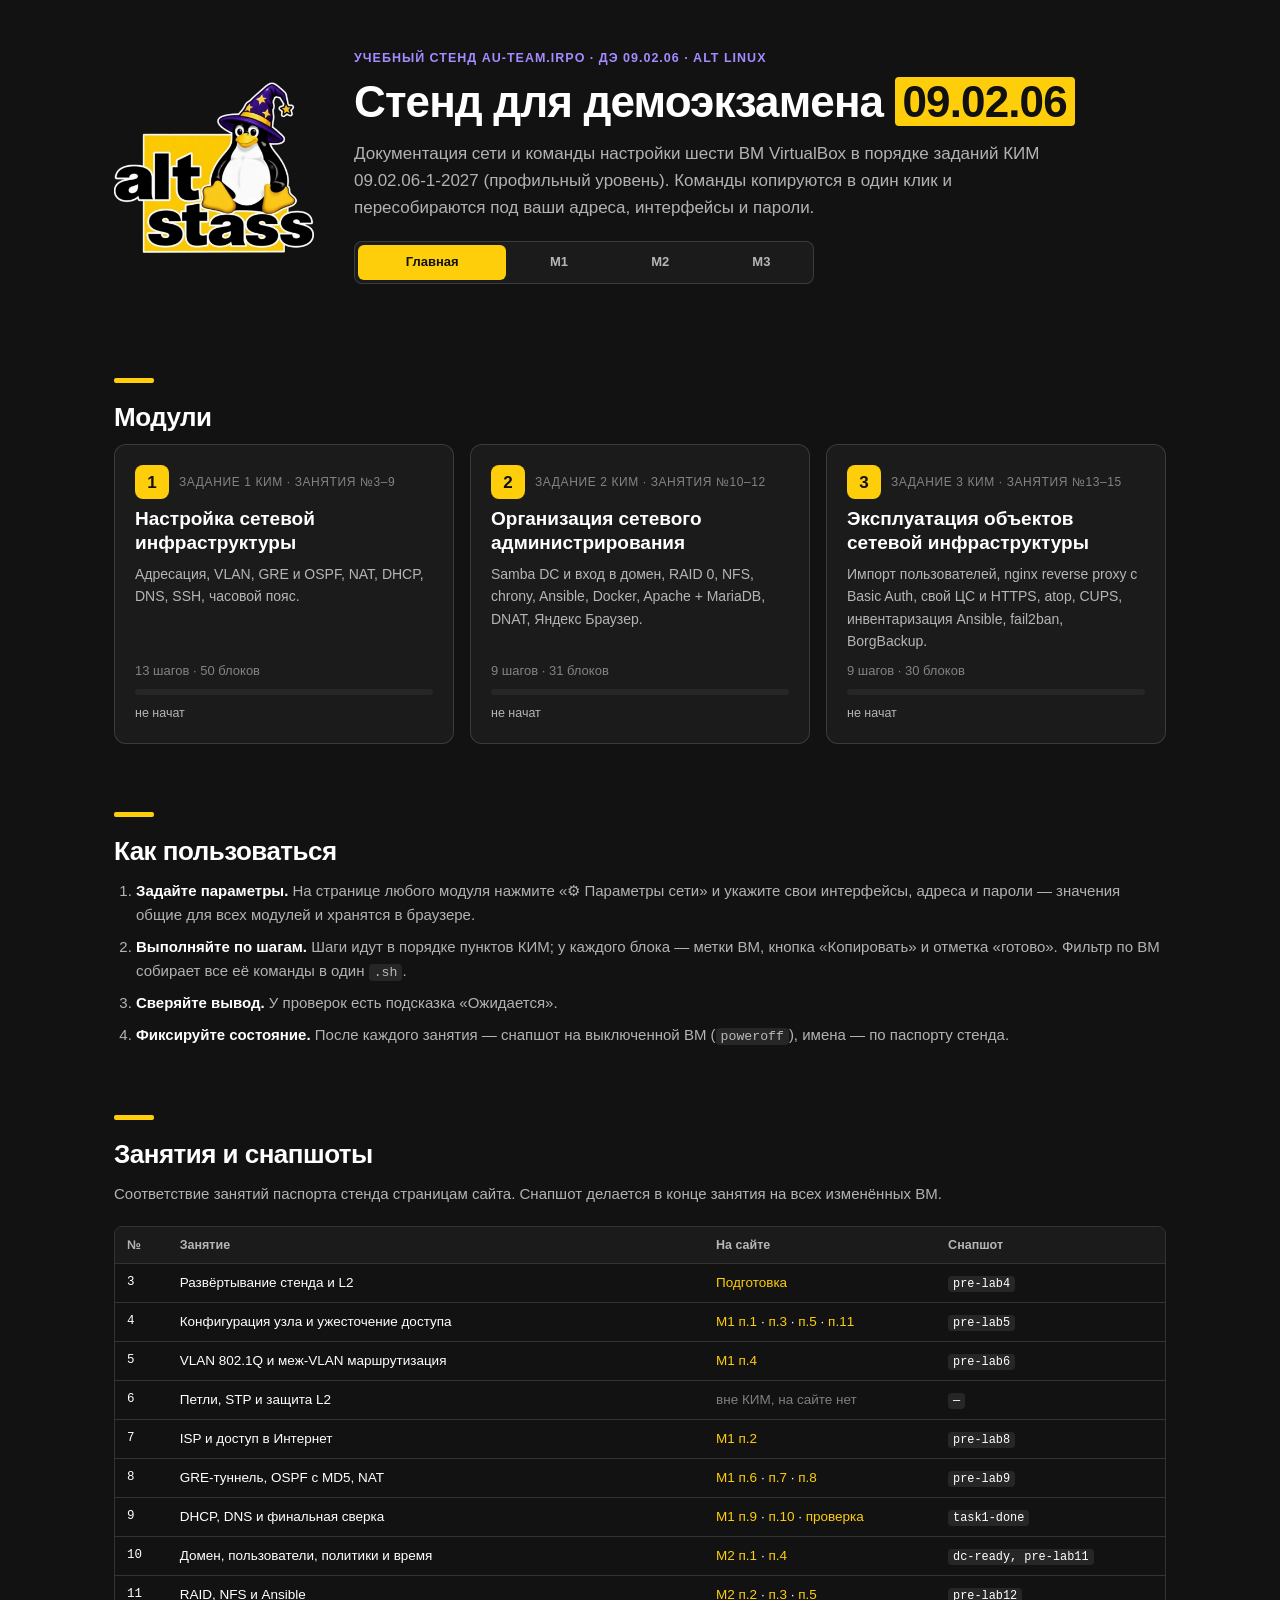
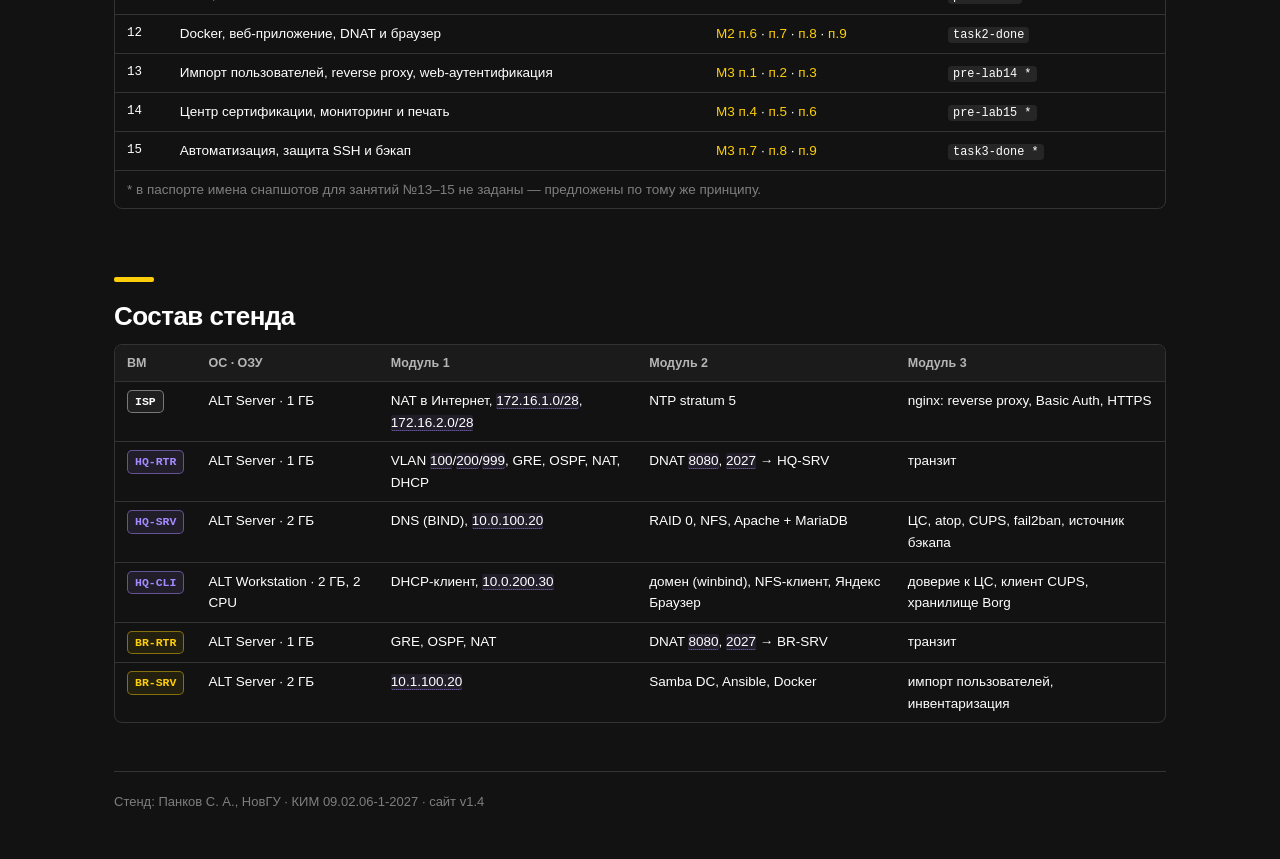
==== commit cccad763: "1.5" ====
--- a/index.html
+++ b/index.html
@@ -41,17 +41,17 @@
 <a class="mcard" href="m1-network.html" data-mod="m1" data-blocks="prep-1 prep-2 prep-3 prep-4 prep-5 prep-6 prep-7 prep-8 prep-9 prep-10 prep-11 prep-12 prep-13 prep-14 t1-1 t1-2 t1-3 t1-4 t1-5 t1-6 t2-1 t2-2 t3-1 t3-2 t3-3 t4-1 t4-2 t4-3 t5-1 t5-2 t6-1 t6-2 t6-3 t7-1 t7-2 t7-3 t8-1 t8-2 t8-3 t9-1 t9-2 t9-3 t10-1 t10-2 t10-3 t10-4 t11-1 check-1 check-2 check-3">
 <span class="mk"><span class="mnum">1</span>Задание 1 КИМ · занятия №3–9</span>
 <span class="mt">Настройка сетевой инфраструктуры</span><span class="md">Адресация, VLAN, GRE и OSPF, NAT, DHCP, DNS, SSH, часовой пояс.</span>
-<span class="mstat">13 шагов · 50 блоков · <span class="vbadge">✓ стенд</span> 15</span>
+<span class="mstat">13 шагов · 50 блоков</span>
 <span class="mprog" aria-hidden="true"><span data-bar></span></span><span class="mdone" data-done>не начат</span></a>
 <a class="mcard" href="m2-admin.html" data-mod="m2" data-blocks="m2t1-1 m2t1-2 m2t1-3 m2t1-4 m2t1-5 m2t1-6 m2t2-1 m2t2-2 m2t3-1 m2t3-2 m2t3-3 m2t4-1 m2t4-2 m2t4-3 m2t4-4 m2t5-1 m2t5-2 m2t5-3 m2t5-4 m2t5-5 m2t6-1 m2t6-2 m2t7-1 m2t7-2 m2t7-3 m2t7-4 m2t8-1 m2t8-2 m2t8-3 m2t8-4 m2t9-1">
 <span class="mk"><span class="mnum">2</span>Задание 2 КИМ · занятия №10–12</span>
 <span class="mt">Организация сетевого администрирования</span><span class="md">Samba DC и вход в домен, RAID 0, NFS, chrony, Ansible, Docker, Apache + MariaDB, DNAT, Яндекс Браузер.</span>
-<span class="mstat">9 шагов · 31 блоков · <span class="vbadge">✓ стенд</span> 24</span>
+<span class="mstat">9 шагов · 31 блоков</span>
 <span class="mprog" aria-hidden="true"><span data-bar></span></span><span class="mdone" data-done>не начат</span></a>
 <a class="mcard" href="m3-services.html" data-mod="m3" data-blocks="m3t1-1 m3t1-2 m3t2-1 m3t2-2 m3t3-1 m3t3-2 m3t4-1 m3t4-2 m3t4-3 m3t4-4 m3t4-5 m3t4-6 m3t4-7 m3t5-1 m3t5-2 m3t6-1 m3t6-2 m3t6-3 m3t7-1 m3t7-2 m3t8-1 m3t8-2 m3t8-3 m3t9-1 m3t9-2 m3t9-3 m3t9-4 m3t9-5 m3t9-6 m3t9-7">
 <span class="mk"><span class="mnum">3</span>Задание 3 КИМ · занятия №13–15</span>
 <span class="mt">Эксплуатация объектов сетевой инфраструктуры</span><span class="md">Импорт пользователей, nginx reverse proxy с Basic Auth, свой ЦС и HTTPS, atop, CUPS, инвентаризация Ansible, fail2ban, BorgBackup.</span>
-<span class="mstat">9 шагов · 30 блоков · <span class="vbadge">✓ стенд</span> 21</span>
+<span class="mstat">9 шагов · 30 блоков</span>
 <span class="mprog" aria-hidden="true"><span data-bar></span></span><span class="mdone" data-done>не начат</span></a>
 </div>
 
@@ -59,26 +59,9 @@
 <ol class="howto">
 <li><b>Задайте параметры.</b> На странице любого модуля нажмите «⚙ Параметры сети» и укажите свои интерфейсы, адреса и пароли — значения общие для всех модулей и хранятся в браузере.</li>
 <li><b>Выполняйте по шагам.</b> Шаги идут в порядке пунктов КИМ; у каждого блока — метки ВМ, кнопка «Копировать» и отметка «готово». Фильтр по ВМ собирает все её команды в один <code>.sh</code>.</li>
-<li><b>Сверяйте вывод.</b> У проверок есть подсказка «Ожидается». Метка <span class="vbadge">✓ стенд</span> — блок выполнен на стенде автора.</li>
+<li><b>Сверяйте вывод.</b> У проверок есть подсказка «Ожидается».</li>
 <li><b>Фиксируйте состояние.</b> После каждого занятия — снапшот на выключенной ВМ (<code>poweroff</code>), имена — по паспорту стенда.</li>
 </ol>
-
-<h2 id="pitfalls">Где теряют баллы</h2>
-<p class="lead">Итог разбора отчёта по стенду: ошибки, которые встречаются чаще всего. Каждая ссылка ведёт на шаг с правильной командой и проверкой.</p>
-<ul class="pitfalls">
-<li><a href="m1-network.html#t5">Баннер SSH дословно «<span class="v" data-k="BANNER">Authorized access only</span>» и одинаковый на всех ВМ — транслит и «For autorized!!!» не засчитываются</a></li>
-<li><a href="m1-network.html#t3">На серверах — <code>sshuser</code> (UID <span class="v" data-k="SSH_UID">2027</span>), на маршрутизаторах — <code>net_admin</code>; то же в <code>AllowUsers</code> и инвентаре Ansible</a></li>
-<li><a href="m1-network.html#check">Ровно один маршрут по умолчанию: лишний <code>default</code> через сеть управления <span class="v" data-k="MG_IF">enp0s8</span> ломает выход в Интернет</a></li>
-<li><a href="m1-network.html#t7">OSPF только на gre1: <code>passive-interface default</code> и явный <code>router-id</code>, иначе выбирается адрес сети управления</a></li>
-<li><a href="m1-network.html#prep">Клонированные ВМ: новые ключи хоста SSH и machine-id — иначе у разных ВМ один отпечаток</a></li>
-<li><a href="m1-network.html#t9">DHCP выдаёт только DNS HQ-SRV (<span class="v" data-k="HQ_SRV_IP">10.0.100.20</span>), без посторонних 1.1.1.1 / 8.8.8.8</a></li>
-<li><a href="m1-network.html#vlan">Маски по КИМ: VLAN серверов /27, клиентов /28, управления /29 (кнопка «Маски по КИМ» в параметрах); VLAN <span class="v" data-k="V_MGMT">999</span> — тоже по КИМ</a></li>
-<li><a href="m1-network.html#t11">Часовой пояс <span class="v" data-k="TZ">Europe/Moscow</span> на всех шести ВМ, а не только на HQ-CLI</a></li>
-<li><a href="m2-admin.html#m2t1">Файлы в <code>/etc/sudoers.d</code> — права 0400, иначе visudo ругается; после ужесточения SSH не возвращать вход по паролю на всех ВМ</a></li>
-<li><a href="m3-services.html#m3t4">Сертификаты ровно на <span class="v" data-k="CA_DAYS">30</span> дней, доверие на HQ-CLI — <code>update-ca-trust</code>, а не <code>update-ca-certificates</code></a></li>
-<li><a href="m3-services.html#m3t5">atop: <code>LOGINTERVAL=<span class="v" data-k="ATOP_INT">420</span></code> записан в <code>/etc/default/atop</code>, иначе после перезагрузки сбросится</a></li>
-<li><a href="m3-services.html#m3t8">fail2ban следит за портом <span class="v" data-k="SSH_PORT">2027</span>, а не 22; <code>bantime</code> — в секундах</a></li>
-</ul>
 
 <h2 id="lessons">Занятия и снапшоты</h2>
 <p class="lead">Соответствие занятий паспорта стенда страницам сайта. Снапшот делается в конце занятия на всех изменённых ВМ.</p>
--- a/assets/style.css
+++ b/assets/style.css
@@ -207,9 +207,40 @@
 }
 .devact[hidden],[hidden]{display:none!important}
 .filebtn{font-size:13px!important;line-height:1}
-/* v1.3: отметка «проверено на стенде» и ожидаемый вывод */
-.vbadge{font-size:11px;font-weight:700;color:#7ee2b8;border:1px solid rgba(126,226,184,.45);border-radius:4px;padding:1px 6px;margin-left:4px;white-space:nowrap}
+/* v1.3: ожидаемый вывод у проверок */
 .exp{display:flex;gap:10px;align-items:flex-start;border-top:1px dashed var(--bd);padding:8px 16px;font:12px/1.55 var(--mono);color:var(--t2)}
 .expl{flex:0 0 auto;font:700 11px/1.9 inherit;font-family:inherit;color:var(--pp);text-transform:uppercase;letter-spacing:.05em}
 .expt{white-space:pre-wrap;overflow-wrap:anywhere;min-width:0}
-@media print{.vbadge{color:#176b45;border-color:#176b45}.exp{color:#333;border-color:#bbb}.expl{color:#4a2a9a}}
+@media print{.exp{color:#333;border-color:#bbb}.expl{color:#4a2a9a}}
+/* ---------- навигация по разделам (v1.4) ---------- */
+.mods a.mhome{flex:1.6}
+.pager{display:grid;grid-template-columns:1fr 1fr;gap:12px;margin:40px 0 0}
+.pager a{display:flex;flex-direction:column;gap:2px;background:var(--sf);border:1px solid var(--bd);border-radius:10px;padding:14px 16px;color:var(--tx);font-weight:700;line-height:1.35}
+.pager a span{font-size:12px;font-weight:700;color:var(--yl);letter-spacing:.02em}
+.pager a:hover{border-color:var(--yl);text-decoration:none}
+.pager .next{grid-column:2;text-align:right}
+/* ---------- главная ---------- */
+.hwrap{max-width:1100px;margin:0 auto;padding:0 24px 40px}
+.hhero{display:grid;grid-template-columns:200px minmax(0,1fr);gap:40px;align-items:center;padding:48px 0 16px}
+.hlogo{width:100%;height:auto;display:block}
+.hhero h1{font-size:44px;line-height:1.08;font-weight:900;letter-spacing:-.02em;margin:6px 0 14px}
+.hlead{color:var(--t2);font-size:17px;max-width:720px;margin:0 0 20px}
+.hmods{max-width:460px}
+.mcards{display:grid;grid-template-columns:repeat(3,minmax(0,1fr));gap:16px}
+.mcard{display:flex;flex-direction:column;gap:8px;background:var(--sf);border:1px solid var(--bd);border-radius:12px;padding:20px;color:var(--tx);transition:border-color .15s,transform .15s}
+.mcard:hover{border-color:var(--yl);text-decoration:none;transform:translateY(-2px)}
+.mcard .mk{display:flex;align-items:center;gap:10px;font-size:12px;color:var(--t3);text-transform:uppercase;letter-spacing:.05em}
+.mcard .mnum{flex:0 0 34px;height:34px;border-radius:8px;background:var(--yl);color:#111;display:grid;place-items:center;font-size:17px;font-weight:900;letter-spacing:0}
+.mcard .mt{font-size:19px;font-weight:800;line-height:1.25}
+.mcard .md{color:var(--t2);font-size:14px;flex:1}
+.mcard .mstat{font-size:13px;color:var(--t3)}
+.mprog{display:block;height:6px;background:var(--rs);border-radius:3px;overflow:hidden}
+.mprog span{display:block;height:100%;width:0;background:var(--yl);transition:width .3s}
+.mdone{font-size:12.5px;color:var(--t2)}
+.howto{margin:0;padding:0 0 0 22px;display:grid;gap:8px;color:var(--t2)}
+.howto b{color:var(--tx)}
+.lessons td:nth-child(3) a{white-space:nowrap}
+.home footer{margin-top:48px}
+@media (max-width:960px){.mcards{grid-template-columns:1fr}.hhero{grid-template-columns:120px minmax(0,1fr);gap:20px;padding-top:28px}.hhero h1{font-size:30px}}
+@media (max-width:560px){.hhero{grid-template-columns:1fr}.hlogo{width:110px}.hwrap{padding:0 16px 32px}.pager{grid-template-columns:1fr}.pager .next{grid-column:1}}
+@media print{.mcard,.pager a{background:#fff;color:#111;border-color:#bbb}.mprog,.mdone,.pager,.hmods{display:none}}
